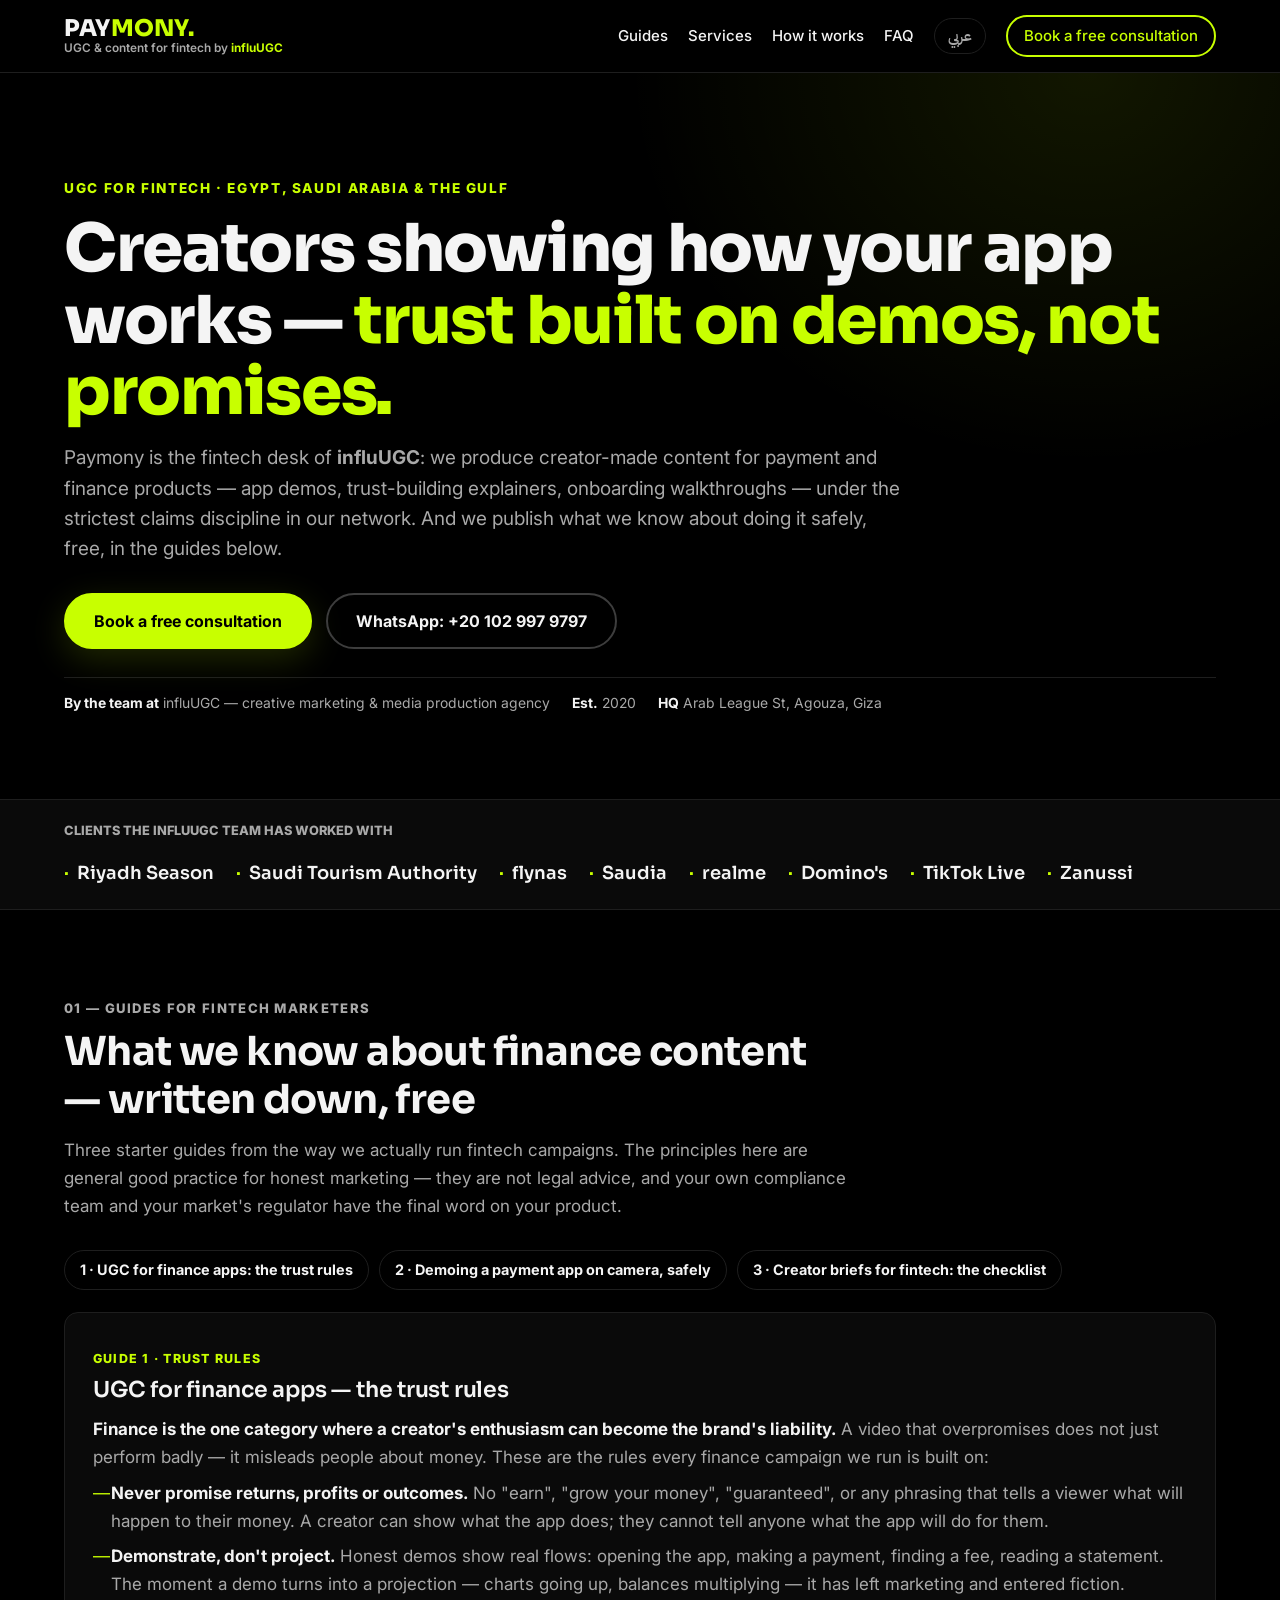
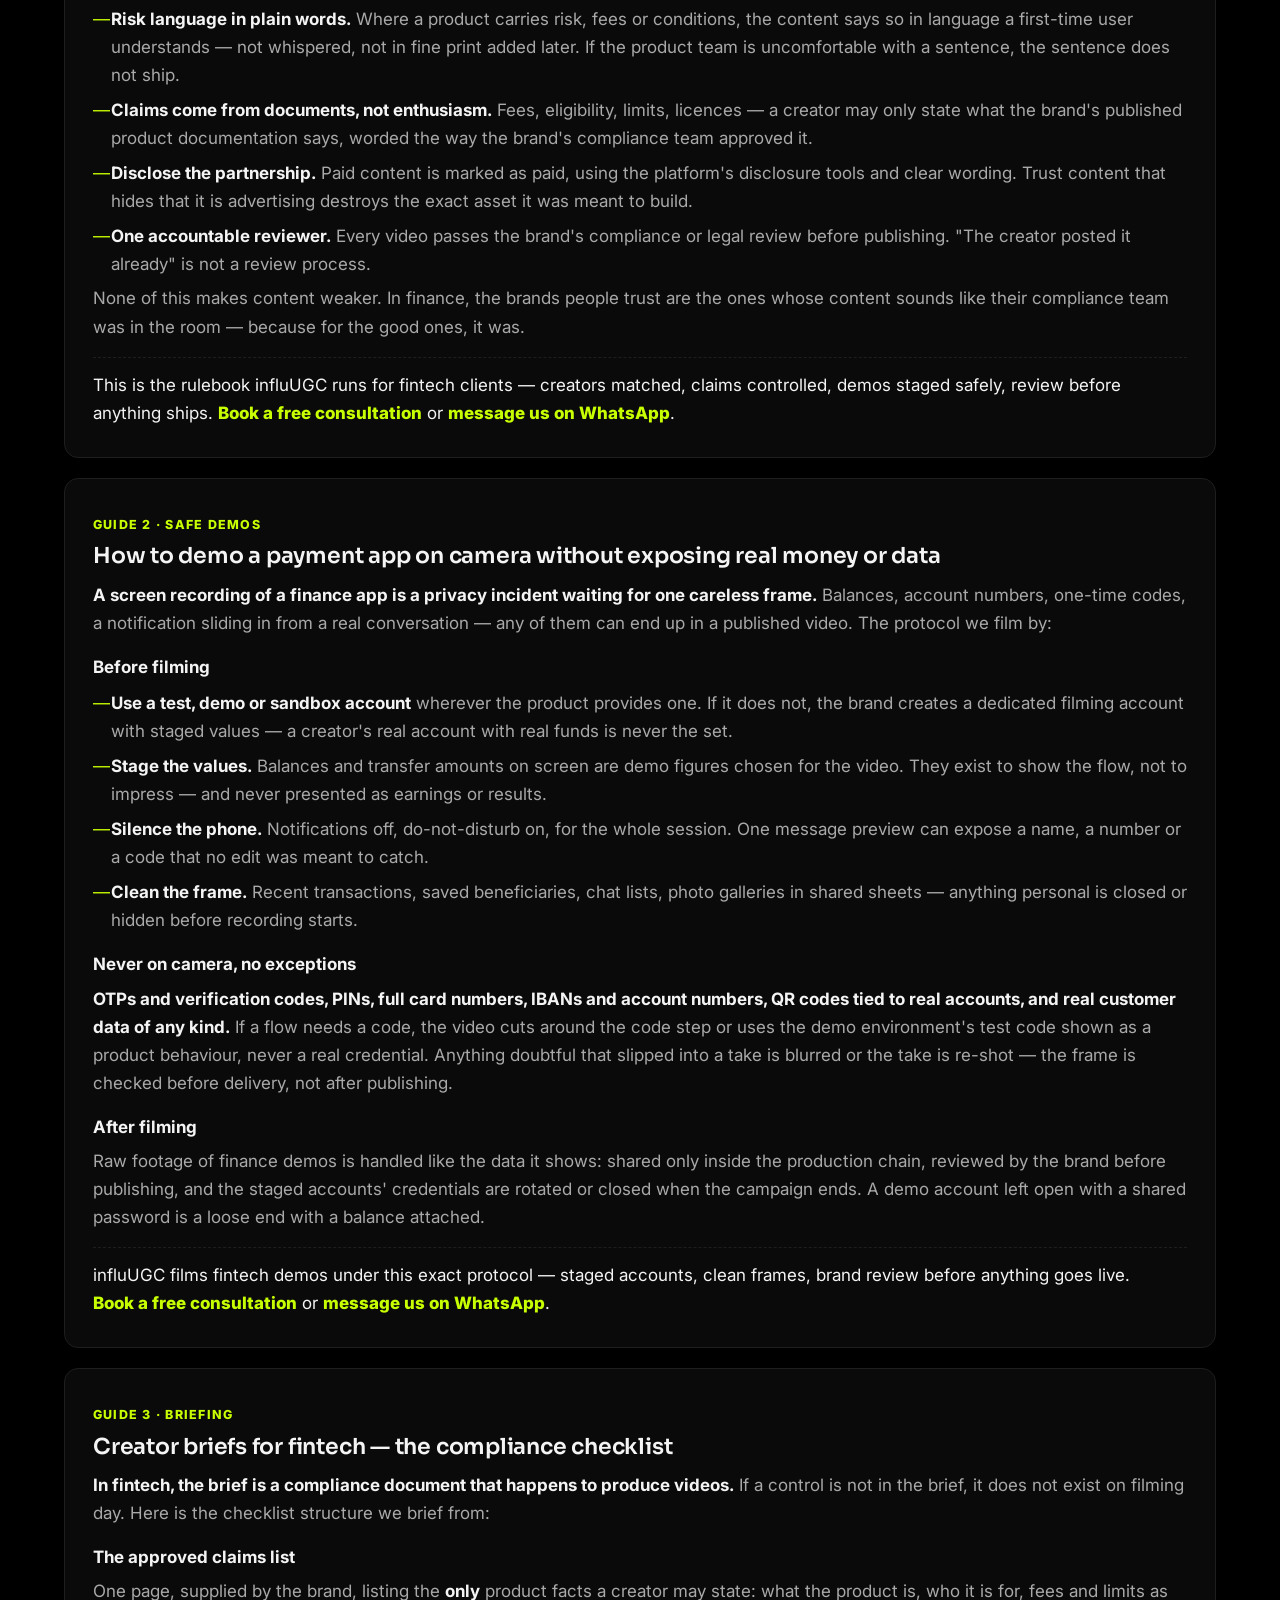
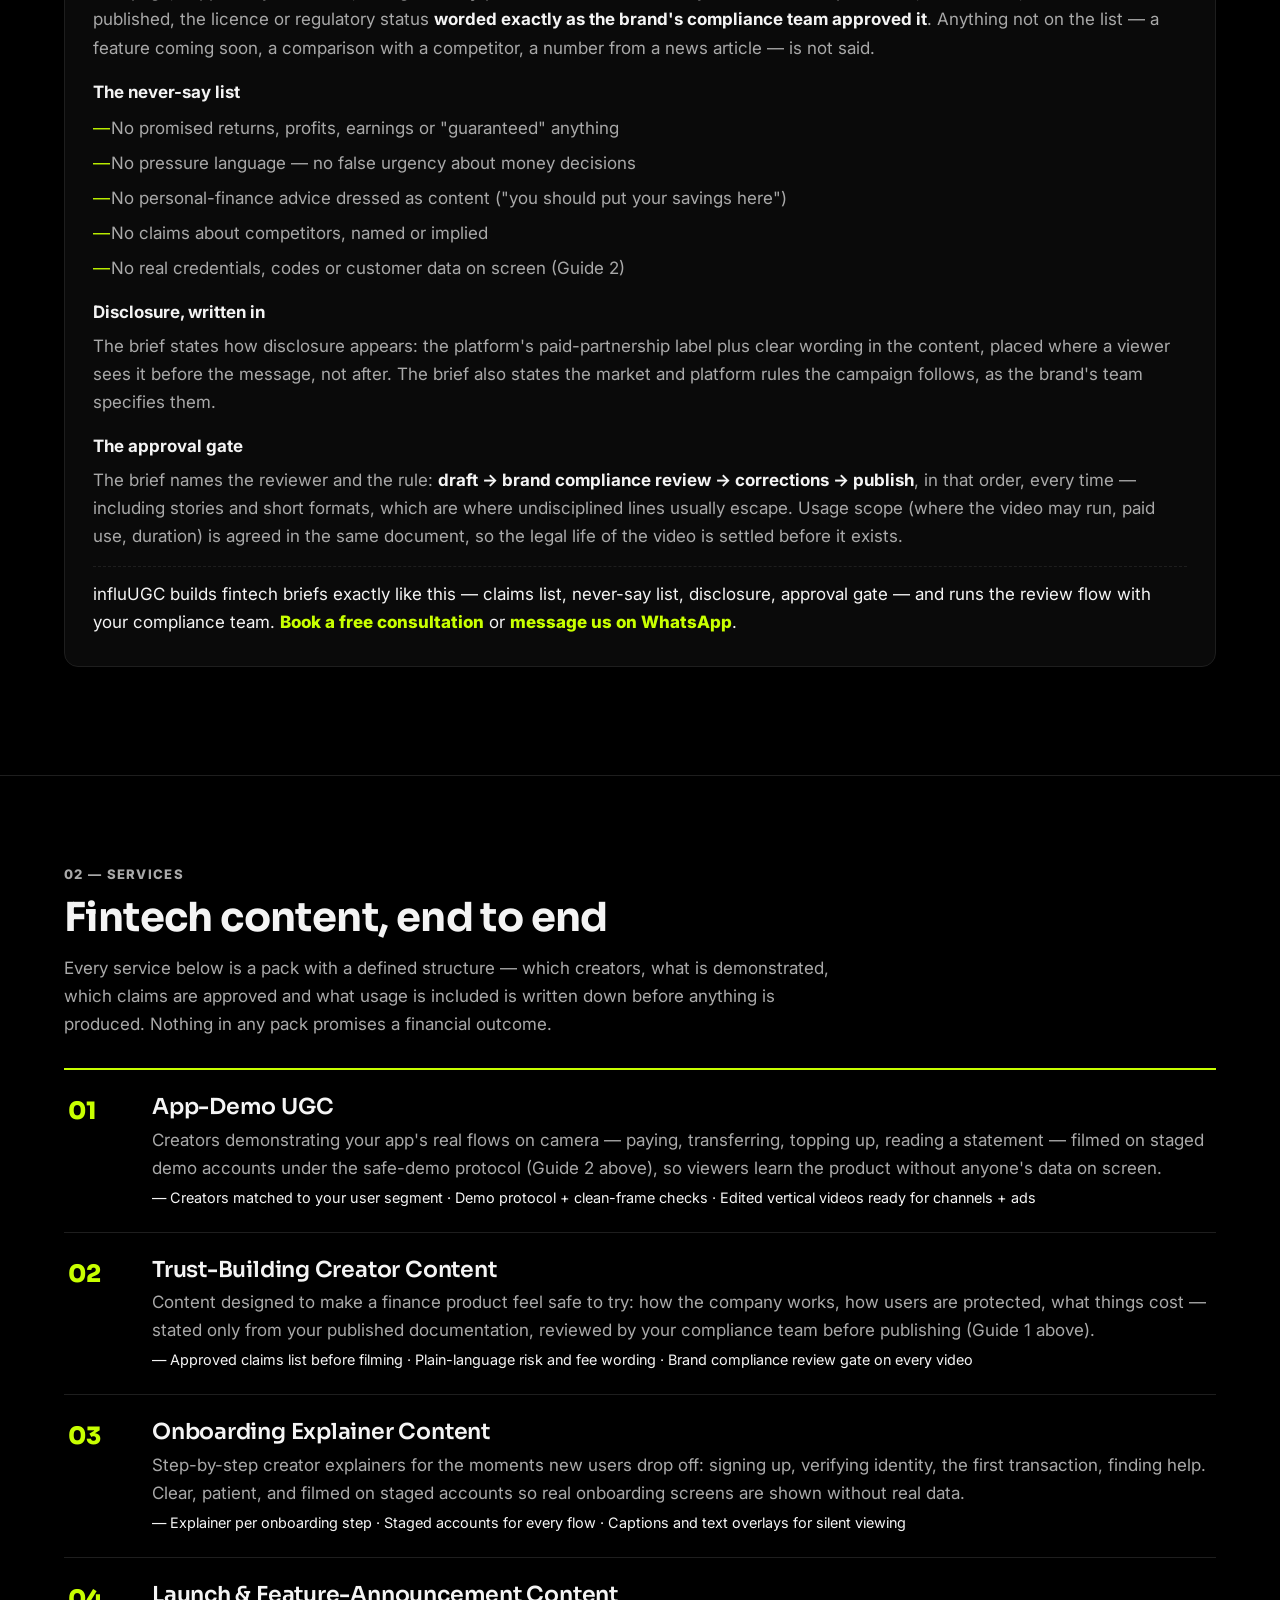
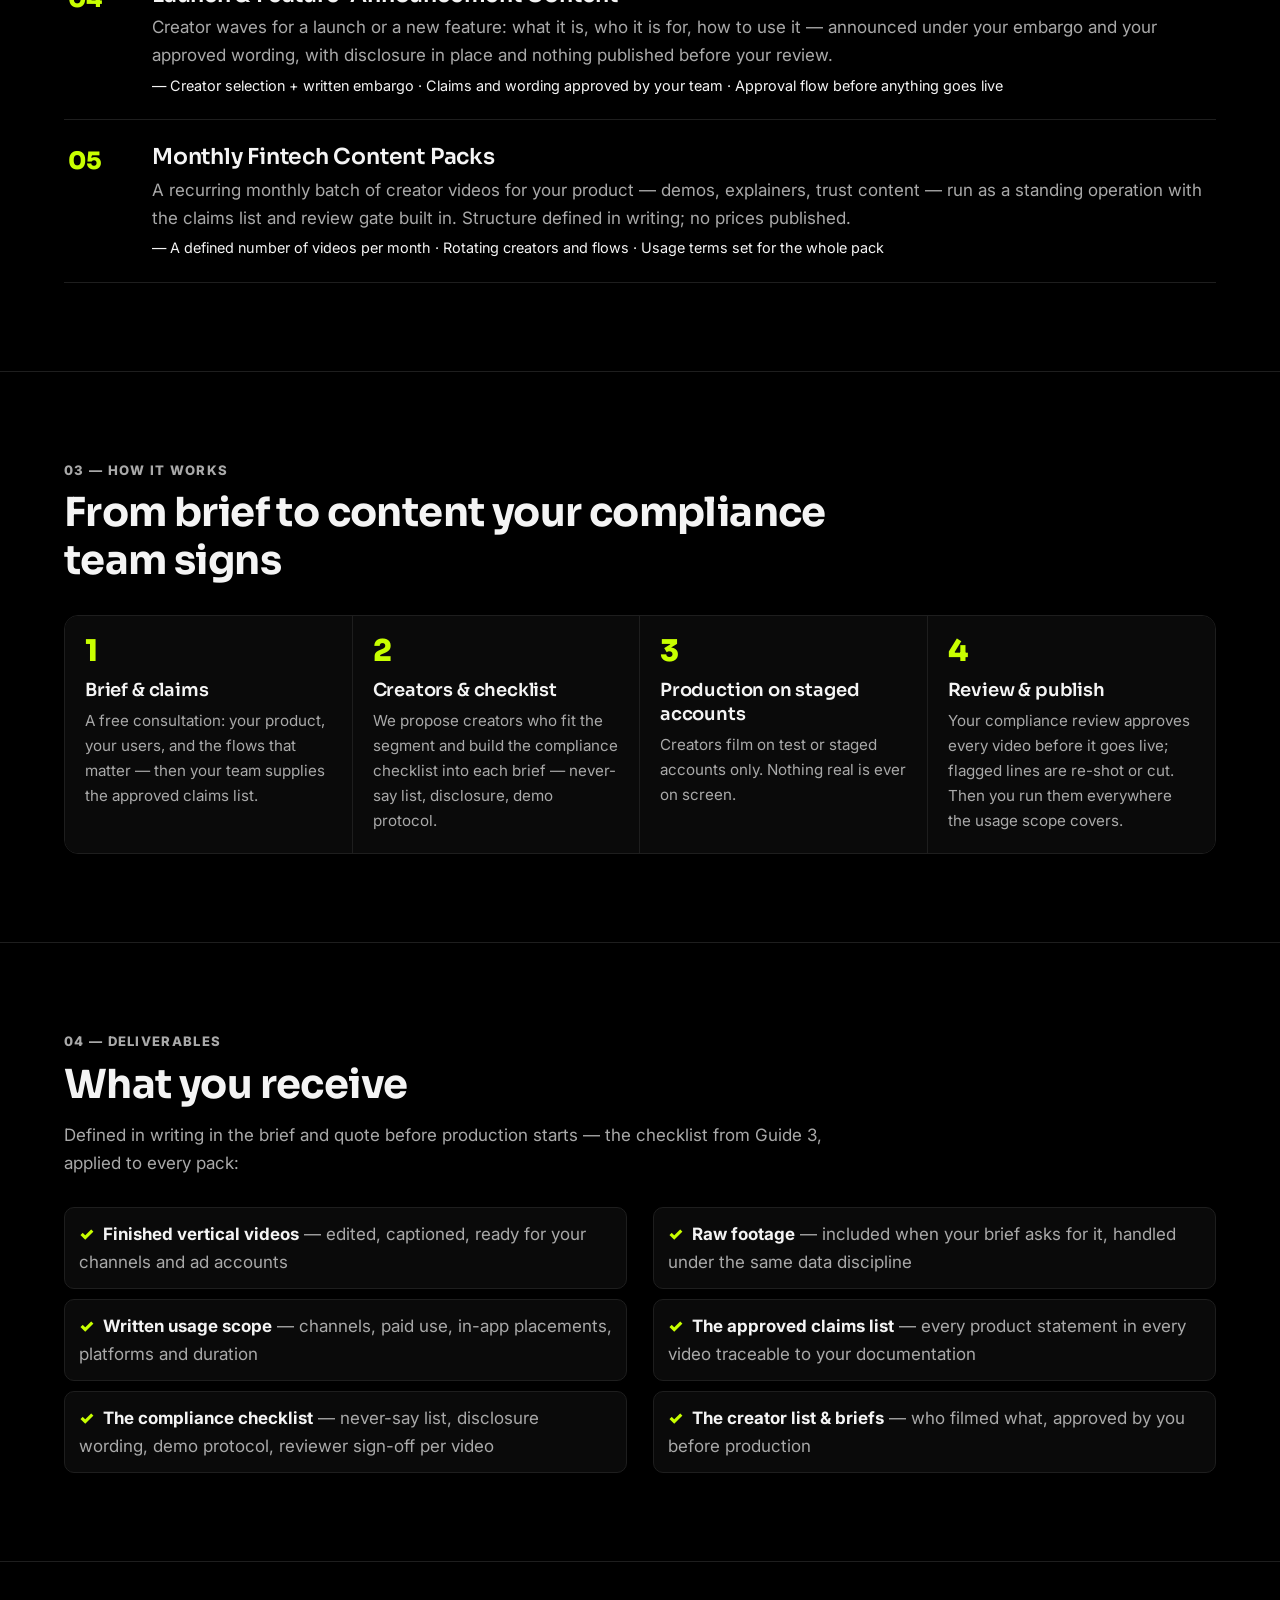
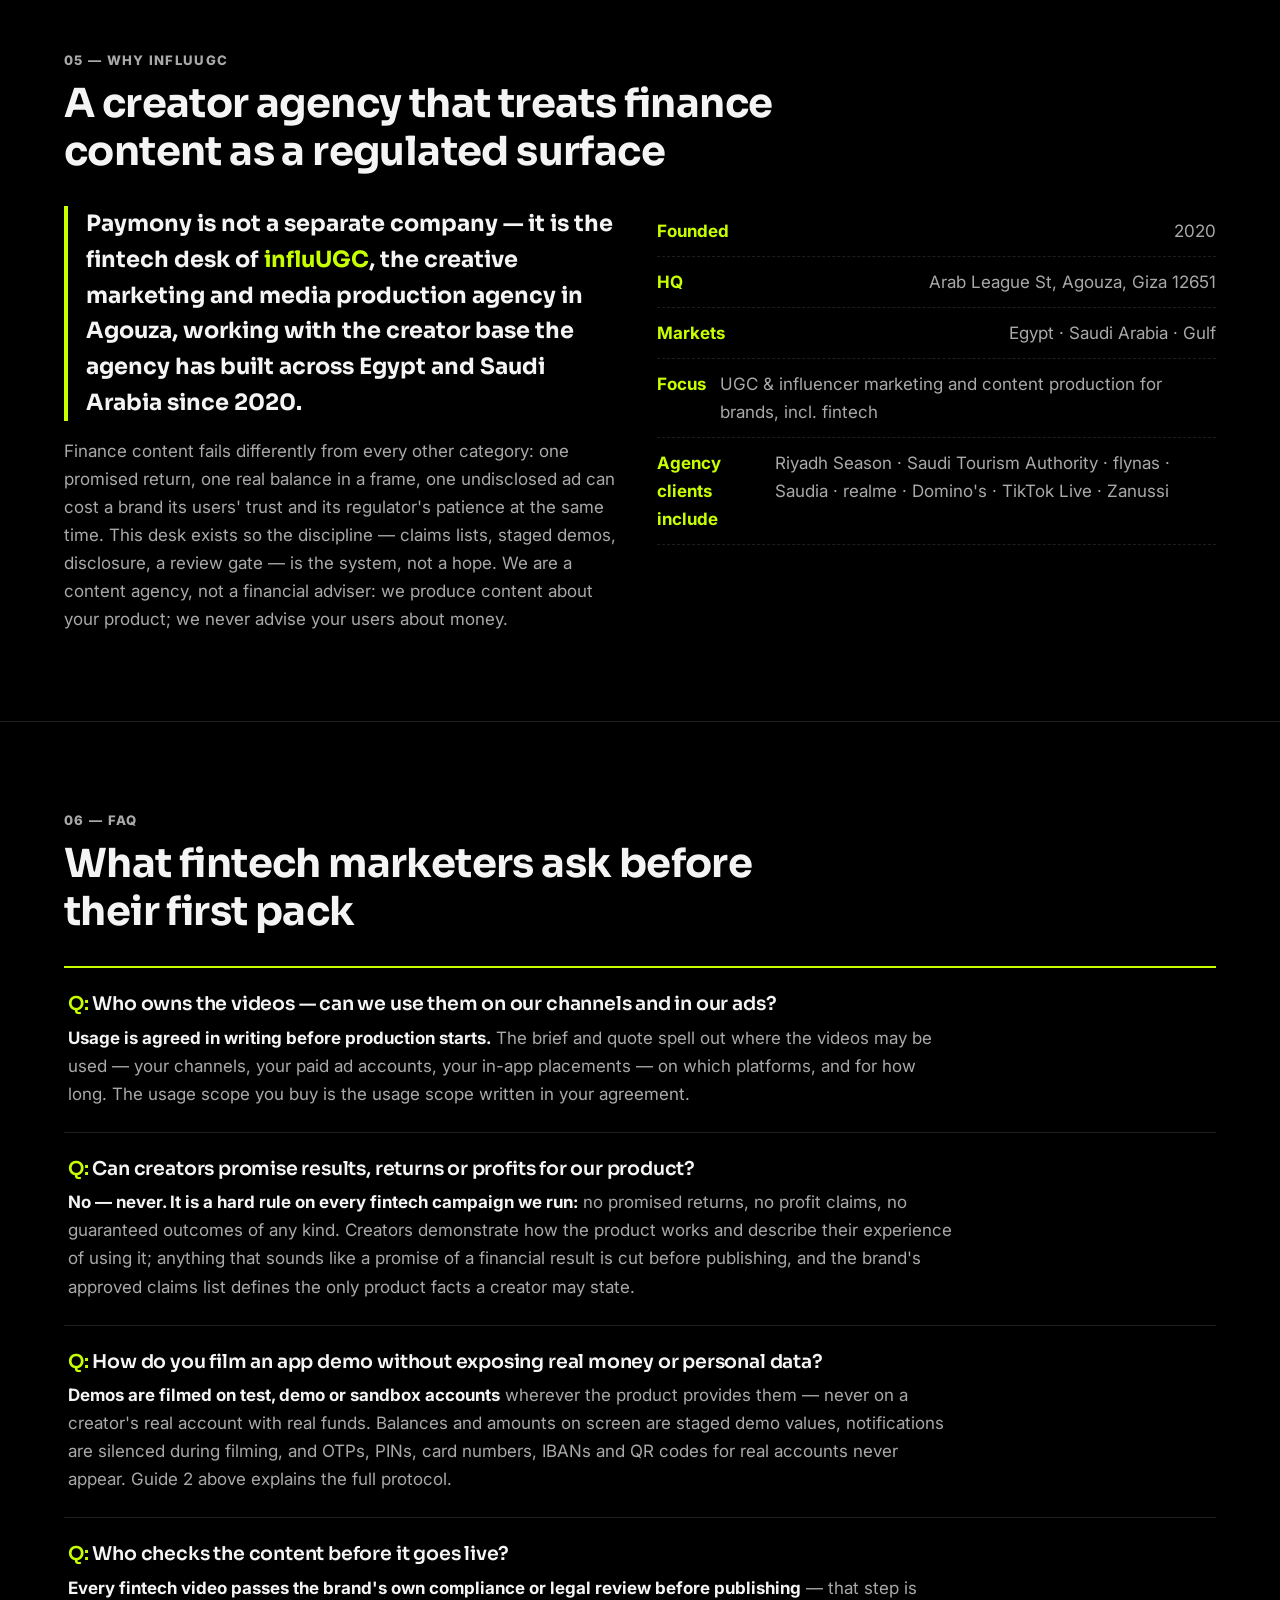
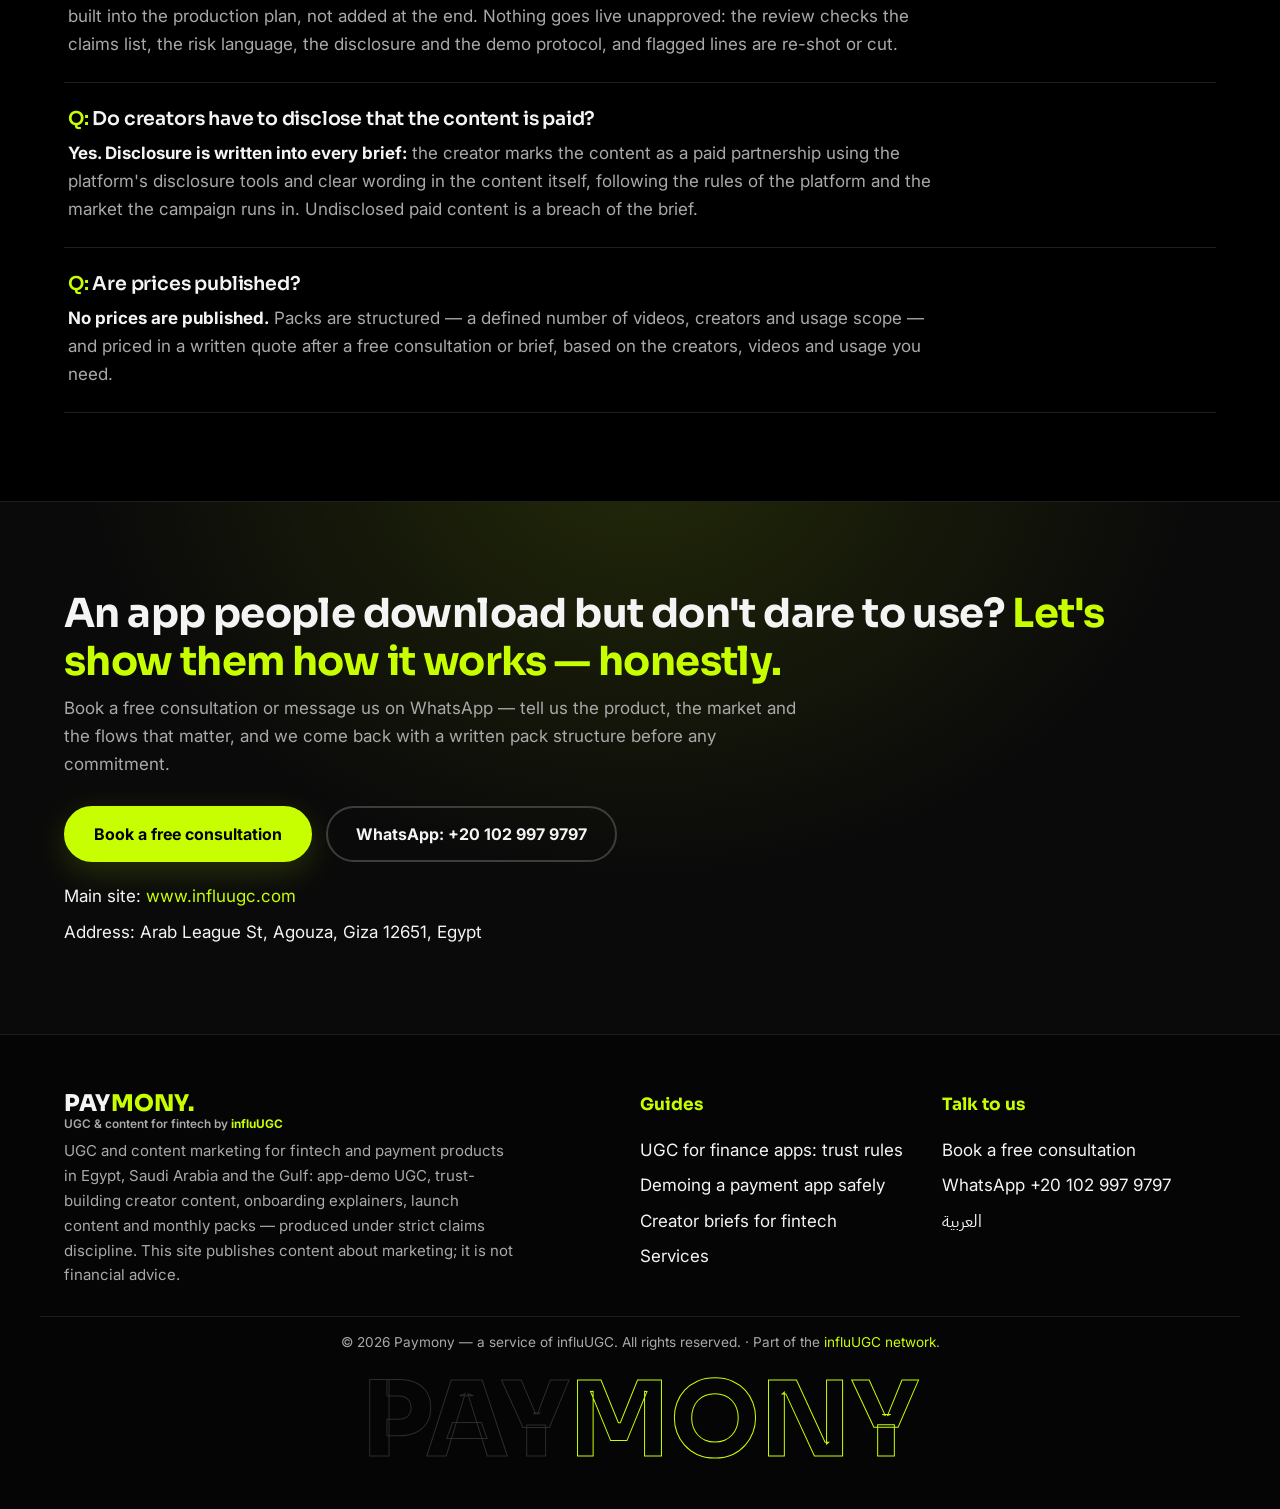
==== index.html @ a2083f8a "Design alignment pass: Sora/Inter + IBM Plex Sans Arabic type system, 88px rhythm, hairlines, hovera" ====
<!DOCTYPE html>
<html lang="en" dir="ltr">
<head>
<meta charset="UTF-8">
<meta name="viewport" content="width=device-width, initial-scale=1.0">
<title>Paymony — UGC &amp; Content Marketing for Fintech | by influUGC</title>
<meta name="description" content="Paymony is influUGC's UGC desk for fintech: app-demo UGC, trust-building creator content for finance and payment products, and onboarding explainer content for fintech apps in Egypt, Saudi Arabia and the Gulf — produced under strict claims discipline: no promised returns, no invented figures.">
<link rel="canonical" href="https://paymony.net/">
<link rel="alternate" hreflang="ar" href="https://paymony.net/ar.html">
<link rel="alternate" hreflang="en" href="https://paymony.net/">
<meta property="og:type" content="website">
<meta property="og:site_name" content="Paymony">
<meta property="og:title" content="Paymony — UGC &amp; Content Marketing for Fintech">
<meta property="og:description" content="App-demo UGC, trust-building creator content and onboarding explainers for payment and finance apps — by influUGC (est. 2020), for fintech brands in Egypt, Saudi Arabia and the Gulf.">
<meta property="og:url" content="https://paymony.net/">
<meta name="twitter:card" content="summary">
<meta name="twitter:title" content="Paymony — UGC for Fintech, by influUGC">
<meta name="twitter:description" content="App-demo UGC, trust-first creator content and onboarding explainers for fintech and payment apps — by influUGC, Egypt, Saudi Arabia and the Gulf. No promised returns, ever.">
<link rel="icon" type="image/svg+xml" href="/favicon.svg">
<link rel="preconnect" href="https://fonts.googleapis.com">
<link rel="preconnect" href="https://fonts.gstatic.com" crossorigin>
<link href="https://fonts.googleapis.com/css2?family=IBM+Plex+Sans+Arabic:wght@400;500;600;700&family=Inter:wght@400;500;600;700&family=Sora:wght@600;700;800&display=swap" rel="stylesheet">
<link rel="stylesheet" href="/styles.css">
<script type="application/ld+json">
{
  "@context": "https://schema.org",
  "@type": "Organization",
  "name": "Paymony",
  "url": "https://paymony.net/",
  "logo": "https://paymony.net/favicon.svg",
  "description": "Paymony is the fintech UGC desk of influUGC: app-demo UGC, trust-building creator content for finance and payment products, onboarding explainer content, launch and feature content, and monthly fintech content packs for fintech brands in Egypt, Saudi Arabia and the Gulf — produced under strict claims discipline, with no promised returns or invented figures.",
  "parentOrganization": {
    "@type": "Organization",
    "name": "influUGC",
    "url": "https://www.influugc.com/"
  },
  "address": {
    "@type": "PostalAddress",
    "streetAddress": "Arab League St, Agouza",
    "addressLocality": "Giza",
    "postalCode": "12651",
    "addressCountry": "EG"
  },
  "areaServed": ["Egypt", "Saudi Arabia", "United Arab Emirates", "Gulf"],
  "sameAs": [
    "https://www.instagram.com/influ__ugc",
    "https://www.facebook.com/61587167460710",
    "https://www.linkedin.com/company/influugc",
    "https://www.tiktok.com/@influ_ugc"
  ]
}
</script>
<script type="application/ld+json">
{
  "@context": "https://schema.org",
  "@type": "WebSite",
  "name": "Paymony",
  "url": "https://paymony.net/"
}
</script>
<script type="application/ld+json">
{
  "@context": "https://schema.org",
  "@type": "FAQPage",
  "mainEntity": [
    {
      "@type": "Question",
      "name": "Who owns the videos — can we use them on our channels and in our ads?",
      "acceptedAnswer": { "@type": "Answer", "text": "Usage is agreed in writing before production starts: the brief and quote spell out where the videos may be used (your channels, your paid ad accounts, your in-app placements), on which platforms, and for how long. The usage scope you buy is the usage scope written in your agreement — nothing is left implied." }
    },
    {
      "@type": "Question",
      "name": "Can creators promise results, returns or profits for our product?",
      "acceptedAnswer": { "@type": "Answer", "text": "No — never. It is a hard rule on every fintech campaign we run: no promised returns, no profit claims, no guaranteed outcomes of any kind. Creators demonstrate how the product works and describe their experience of using it; anything that sounds like a promise of a financial result is cut before publishing, and the brand's approved claims list defines the only product facts a creator may state." }
    },
    {
      "@type": "Question",
      "name": "How do you film an app demo without exposing real money or personal data?",
      "acceptedAnswer": { "@type": "Answer", "text": "Demos are filmed on test, demo or sandbox accounts wherever the product provides them — never on a creator's real account with real funds. Balances and amounts on screen are staged demo values, notifications are silenced during filming, and OTPs, PINs, card numbers, IBANs and QR codes for real accounts never appear. Guide 2 below explains the full protocol." }
    },
    {
      "@type": "Question",
      "name": "Who checks the content before it goes live?",
      "acceptedAnswer": { "@type": "Answer", "text": "Every fintech video passes the brand's own compliance or legal review before publishing — that step is built into the production plan, not added at the end. Nothing goes live unapproved: the review checks the claims list, the risk language, the disclosure and the demo protocol, and flagged lines are re-shot or cut." }
    },
    {
      "@type": "Question",
      "name": "Do creators have to disclose that the content is paid?",
      "acceptedAnswer": { "@type": "Answer", "text": "Yes. Disclosure is written into every brief: the creator marks the content as a paid partnership using the platform's disclosure tools and clear wording in the content itself, following the rules of the platform and the market the campaign runs in. Undisclosed paid content is a breach of the brief." }
    },
    {
      "@type": "Question",
      "name": "Are prices published?",
      "acceptedAnswer": { "@type": "Answer", "text": "No prices are published. Packs are structured — a defined number of videos, creators and usage scope — and priced in a written quote after a free consultation or brief, based on the creators, videos and usage you need." }
    }
  ]
}
</script>
</head>
<body>
<header class="site-header">
  <div class="header-in">
    <a class="brand" href="/index.html" aria-label="Paymony — home">
      <span class="wordmark">Pay<b>mony</b><i>.</i></span>
      <small>UGC &amp; content for fintech by <b>influUGC</b></small>
    </a>
    <nav class="site-nav">
      <a href="#guides">Guides</a>
      <a href="#services">Services</a>
      <a href="#process">How it works</a>
      <a href="#faq">FAQ</a>
      <a class="lang-switch" href="/ar.html" hreflang="ar">عربي</a>
      <a class="nav-cta" href="https://www.influugc.com/book?utm_source=paymony&utm_medium=satellite&utm_campaign=network">Book a free consultation</a>
    </nav>
  </div>
</header>
<main>

<section class="hero">
  <div class="wrap">
    <p class="kicker">UGC for Fintech · Egypt, Saudi Arabia &amp; the Gulf</p>
    <h1>Creators showing how your app works — <em>trust built on demos, not promises.</em></h1>
    <p class="lede">Paymony is the fintech desk of <b>influUGC</b>: we produce creator-made content for payment and finance products — app demos, trust-building explainers, onboarding walkthroughs — under the strictest claims discipline in our network. And we publish what we know about doing it safely, free, in the guides below.</p>
    <div class="cta-actions">
      <a class="btn btn-primary" href="https://www.influugc.com/book?utm_source=paymony&utm_medium=satellite&utm_campaign=network">Book a free consultation</a>
      <a class="btn btn-ghost" href="https://wa.me/201029979797?utm_source=paymony&utm_medium=satellite&utm_campaign=network">WhatsApp: +20 102 997 9797</a>
    </div>
    <div class="byline">
      <span><b>By the team at</b> influUGC — creative marketing &amp; media production agency</span>
      <span><b>Est.</b> 2020</span>
      <span><b>HQ</b> Arab League St, Agouza, Giza</span>
    </div>
  </div>
</section>

<div class="proof">
  <div class="wrap">
    <p class="proof-label">Clients the influUGC team has worked with</p>
    <ul class="proof-names"><li>Riyadh Season</li><li>Saudi Tourism Authority</li><li>flynas</li><li>Saudia</li><li>realme</li><li>Domino's</li><li>TikTok Live</li><li>Zanussi</li></ul>
  </div>
</div>

<section class="section" id="guides">
  <div class="wrap">
    <div class="sec-head">
      <p class="sec-tag">01 — Guides for fintech marketers</p>
      <h2>What we know about finance content — written down, free</h2>
      <p>Three starter guides from the way we actually run fintech campaigns. The principles here are general good practice for honest marketing — they are not legal advice, and your own compliance team and your market's regulator have the final word on your product.</p>
    </div>
    <nav class="guide-nav">
      <a href="#guide-trust">1 · UGC for finance apps: the trust rules</a>
      <a href="#guide-demo">2 · Demoing a payment app on camera, safely</a>
      <a href="#guide-brief">3 · Creator briefs for fintech: the checklist</a>
    </nav>

    <article class="guide" id="guide-trust">
      <p class="g-tag">Guide 1 · Trust rules</p>
      <h3>UGC for finance apps — the trust rules</h3>
      <p><b>Finance is the one category where a creator's enthusiasm can become the brand's liability.</b> A video that overpromises does not just perform badly — it misleads people about money. These are the rules every finance campaign we run is built on:</p>
      <ul>
        <li><b>Never promise returns, profits or outcomes.</b> No "earn", "grow your money", "guaranteed", or any phrasing that tells a viewer what will happen to their money. A creator can show what the app does; they cannot tell anyone what the app will do for them.</li>
        <li><b>Demonstrate, don't project.</b> Honest demos show real flows: opening the app, making a payment, finding a fee, reading a statement. The moment a demo turns into a projection — charts going up, balances multiplying — it has left marketing and entered fiction.</li>
        <li><b>Risk language in plain words.</b> Where a product carries risk, fees or conditions, the content says so in language a first-time user understands — not whispered, not in fine print added later. If the product team is uncomfortable with a sentence, the sentence does not ship.</li>
        <li><b>Claims come from documents, not enthusiasm.</b> Fees, eligibility, limits, licences — a creator may only state what the brand's published product documentation says, worded the way the brand's compliance team approved it.</li>
        <li><b>Disclose the partnership.</b> Paid content is marked as paid, using the platform's disclosure tools and clear wording. Trust content that hides that it is advertising destroys the exact asset it was meant to build.</li>
        <li><b>One accountable reviewer.</b> Every video passes the brand's compliance or legal review before publishing. "The creator posted it already" is not a review process.</li>
      </ul>
      <p>None of this makes content weaker. In finance, the brands people trust are the ones whose content sounds like their compliance team was in the room — because for the good ones, it was.</p>
      <p class="woven">This is the rulebook influUGC runs for fintech clients — creators matched, claims controlled, demos staged safely, review before anything ships. <a href="https://www.influugc.com/book?utm_source=paymony&utm_medium=satellite&utm_campaign=network">Book a free consultation</a> or <a href="https://wa.me/201029979797?utm_source=paymony&utm_medium=satellite&utm_campaign=network">message us on WhatsApp</a>.</p>
    </article>

    <article class="guide" id="guide-demo">
      <p class="g-tag">Guide 2 · Safe demos</p>
      <h3>How to demo a payment app on camera without exposing real money or data</h3>
      <p><b>A screen recording of a finance app is a privacy incident waiting for one careless frame.</b> Balances, account numbers, one-time codes, a notification sliding in from a real conversation — any of them can end up in a published video. The protocol we film by:</p>
      <h4>Before filming</h4>
      <ul>
        <li><b>Use a test, demo or sandbox account</b> wherever the product provides one. If it does not, the brand creates a dedicated filming account with staged values — a creator's real account with real funds is never the set.</li>
        <li><b>Stage the values.</b> Balances and transfer amounts on screen are demo figures chosen for the video. They exist to show the flow, not to impress — and never presented as earnings or results.</li>
        <li><b>Silence the phone.</b> Notifications off, do-not-disturb on, for the whole session. One message preview can expose a name, a number or a code that no edit was meant to catch.</li>
        <li><b>Clean the frame.</b> Recent transactions, saved beneficiaries, chat lists, photo galleries in shared sheets — anything personal is closed or hidden before recording starts.</li>
      </ul>
      <h4>Never on camera, no exceptions</h4>
      <p><b>OTPs and verification codes, PINs, full card numbers, IBANs and account numbers, QR codes tied to real accounts, and real customer data of any kind.</b> If a flow needs a code, the video cuts around the code step or uses the demo environment's test code shown as a product behaviour, never a real credential. Anything doubtful that slipped into a take is blurred or the take is re-shot — the frame is checked before delivery, not after publishing.</p>
      <h4>After filming</h4>
      <p>Raw footage of finance demos is handled like the data it shows: shared only inside the production chain, reviewed by the brand before publishing, and the staged accounts' credentials are rotated or closed when the campaign ends. A demo account left open with a shared password is a loose end with a balance attached.</p>
      <p class="woven">influUGC films fintech demos under this exact protocol — staged accounts, clean frames, brand review before anything goes live. <a href="https://www.influugc.com/book?utm_source=paymony&utm_medium=satellite&utm_campaign=network">Book a free consultation</a> or <a href="https://wa.me/201029979797?utm_source=paymony&utm_medium=satellite&utm_campaign=network">message us on WhatsApp</a>.</p>
    </article>

    <article class="guide" id="guide-brief">
      <p class="g-tag">Guide 3 · Briefing</p>
      <h3>Creator briefs for fintech — the compliance checklist</h3>
      <p><b>In fintech, the brief is a compliance document that happens to produce videos.</b> If a control is not in the brief, it does not exist on filming day. Here is the checklist structure we brief from:</p>
      <h4>The approved claims list</h4>
      <p>One page, supplied by the brand, listing the <b>only</b> product facts a creator may state: what the product is, who it is for, fees and limits as published, the licence or regulatory status <b>worded exactly as the brand's compliance team approved it</b>. Anything not on the list — a feature coming soon, a comparison with a competitor, a number from a news article — is not said.</p>
      <h4>The never-say list</h4>
      <ul>
        <li>No promised returns, profits, earnings or "guaranteed" anything</li>
        <li>No pressure language — no false urgency about money decisions</li>
        <li>No personal-finance advice dressed as content ("you should put your savings here")</li>
        <li>No claims about competitors, named or implied</li>
        <li>No real credentials, codes or customer data on screen (Guide 2)</li>
      </ul>
      <h4>Disclosure, written in</h4>
      <p>The brief states how disclosure appears: the platform's paid-partnership label plus clear wording in the content, placed where a viewer sees it before the message, not after. The brief also states the market and platform rules the campaign follows, as the brand's team specifies them.</p>
      <h4>The approval gate</h4>
      <p>The brief names the reviewer and the rule: <b>draft → brand compliance review → corrections → publish</b>, in that order, every time — including stories and short formats, which are where undisciplined lines usually escape. Usage scope (where the video may run, paid use, duration) is agreed in the same document, so the legal life of the video is settled before it exists.</p>
      <p class="woven">influUGC builds fintech briefs exactly like this — claims list, never-say list, disclosure, approval gate — and runs the review flow with your compliance team. <a href="https://www.influugc.com/book?utm_source=paymony&utm_medium=satellite&utm_campaign=network">Book a free consultation</a> or <a href="https://wa.me/201029979797?utm_source=paymony&utm_medium=satellite&utm_campaign=network">message us on WhatsApp</a>.</p>
    </article>
  </div>
</section>

<section class="section" id="services">
  <div class="wrap">
    <div class="sec-head">
      <p class="sec-tag">02 — Services</p>
      <h2>Fintech content, end to end</h2>
      <p>Every service below is a pack with a defined structure — which creators, what is demonstrated, which claims are approved and what usage is included is written down before anything is produced. Nothing in any pack promises a financial outcome.</p>
    </div>
    <div class="svc-list">
      <div class="svc-row">
        <span class="svc-num">01</span>
        <span>
          <h3>App-Demo UGC</h3>
          <p>Creators demonstrating your app's real flows on camera — paying, transferring, topping up, reading a statement — filmed on staged demo accounts under the safe-demo protocol (Guide 2 above), so viewers learn the product without anyone's data on screen.</p>
          <p class="svc-deliv">Creators matched to your user segment · Demo protocol + clean-frame checks · Edited vertical videos ready for channels + ads</p>
        </span>
      </div>
      <div class="svc-row">
        <span class="svc-num">02</span>
        <span>
          <h3>Trust-Building Creator Content</h3>
          <p>Content designed to make a finance product feel safe to try: how the company works, how users are protected, what things cost — stated only from your published documentation, reviewed by your compliance team before publishing (Guide 1 above).</p>
          <p class="svc-deliv">Approved claims list before filming · Plain-language risk and fee wording · Brand compliance review gate on every video</p>
        </span>
      </div>
      <div class="svc-row">
        <span class="svc-num">03</span>
        <span>
          <h3>Onboarding Explainer Content</h3>
          <p>Step-by-step creator explainers for the moments new users drop off: signing up, verifying identity, the first transaction, finding help. Clear, patient, and filmed on staged accounts so real onboarding screens are shown without real data.</p>
          <p class="svc-deliv">Explainer per onboarding step · Staged accounts for every flow · Captions and text overlays for silent viewing</p>
        </span>
      </div>
      <div class="svc-row">
        <span class="svc-num">04</span>
        <span>
          <h3>Launch &amp; Feature-Announcement Content</h3>
          <p>Creator waves for a launch or a new feature: what it is, who it is for, how to use it — announced under your embargo and your approved wording, with disclosure in place and nothing published before your review.</p>
          <p class="svc-deliv">Creator selection + written embargo · Claims and wording approved by your team · Approval flow before anything goes live</p>
        </span>
      </div>
      <div class="svc-row">
        <span class="svc-num">05</span>
        <span>
          <h3>Monthly Fintech Content Packs</h3>
          <p>A recurring monthly batch of creator videos for your product — demos, explainers, trust content — run as a standing operation with the claims list and review gate built in. Structure defined in writing; no prices published.</p>
          <p class="svc-deliv">A defined number of videos per month · Rotating creators and flows · Usage terms set for the whole pack</p>
        </span>
      </div>
    </div>
  </div>
</section>

<section class="section" id="process">
  <div class="wrap">
    <div class="sec-head">
      <p class="sec-tag">03 — How it works</p>
      <h2>From brief to content your compliance team signs</h2>
    </div>
    <ol class="steps">
      <li><span class="n">1</span><h3>Brief &amp; claims</h3><p>A free consultation: your product, your users, and the flows that matter — then your team supplies the approved claims list.</p></li>
      <li><span class="n">2</span><h3>Creators &amp; checklist</h3><p>We propose creators who fit the segment and build the compliance checklist into each brief — never-say list, disclosure, demo protocol.</p></li>
      <li><span class="n">3</span><h3>Production on staged accounts</h3><p>Creators film on test or staged accounts only. Nothing real is ever on screen.</p></li>
      <li><span class="n">4</span><h3>Review &amp; publish</h3><p>Your compliance review approves every video before it goes live; flagged lines are re-shot or cut. Then you run them everywhere the usage scope covers.</p></li>
    </ol>
  </div>
</section>

<section class="section" id="deliverables">
  <div class="wrap">
    <div class="sec-head">
      <p class="sec-tag">04 — Deliverables</p>
      <h2>What you receive</h2>
      <p>Defined in writing in the brief and quote before production starts — the checklist from Guide 3, applied to every pack:</p>
    </div>
    <ul class="checks">
      <li><b>Finished vertical videos</b> — edited, captioned, ready for your channels and ad accounts</li>
      <li><b>Raw footage</b> — included when your brief asks for it, handled under the same data discipline</li>
      <li><b>Written usage scope</b> — channels, paid use, in-app placements, platforms and duration</li>
      <li><b>The approved claims list</b> — every product statement in every video traceable to your documentation</li>
      <li><b>The compliance checklist</b> — never-say list, disclosure wording, demo protocol, reviewer sign-off per video</li>
      <li><b>The creator list &amp; briefs</b> — who filmed what, approved by you before production</li>
    </ul>
  </div>
</section>

<section class="section" id="why">
  <div class="wrap">
    <div class="sec-head">
      <p class="sec-tag">05 — Why influUGC</p>
      <h2>A creator agency that treats finance content as a regulated surface</h2>
    </div>
    <div class="cols">
      <div>
        <p class="pull">Paymony is not a separate company — it is the fintech desk of <a href="https://www.influugc.com/">influUGC</a>, the creative marketing and media production agency in Agouza, working with the creator base the agency has built across Egypt and Saudi Arabia since 2020.</p>
        <p style="color:var(--ink-soft);margin-top:16px">Finance content fails differently from every other category: one promised return, one real balance in a frame, one undisclosed ad can cost a brand its users' trust and its regulator's patience at the same time. This desk exists so the discipline — claims lists, staged demos, disclosure, a review gate — is the system, not a hope. We are a content agency, not a financial adviser: we produce content about your product; we never advise your users about money.</p>
      </div>
      <ul class="facts">
        <li><b>Founded</b><span>2020</span></li>
        <li><b>HQ</b><span>Arab League St, Agouza, Giza 12651</span></li>
        <li><b>Markets</b><span>Egypt · Saudi Arabia · Gulf</span></li>
        <li><b>Focus</b><span>UGC &amp; influencer marketing and content production for brands, incl. fintech</span></li>
        <li><b>Agency clients include</b><span>Riyadh Season · Saudi Tourism Authority · flynas · Saudia · realme · Domino's · TikTok Live · Zanussi</span></li>
      </ul>
    </div>
  </div>
</section>

<section class="section" id="faq">
  <div class="wrap">
    <div class="sec-head">
      <p class="sec-tag">06 — FAQ</p>
      <h2>What fintech marketers ask before their first pack</h2>
    </div>
    <div class="faq">
      <div class="faq-item">
        <h3>Who owns the videos — can we use them on our channels and in our ads?</h3>
        <p><b>Usage is agreed in writing before production starts.</b> The brief and quote spell out where the videos may be used — your channels, your paid ad accounts, your in-app placements — on which platforms, and for how long. The usage scope you buy is the usage scope written in your agreement.</p>
      </div>
      <div class="faq-item">
        <h3>Can creators promise results, returns or profits for our product?</h3>
        <p><b>No — never. It is a hard rule on every fintech campaign we run:</b> no promised returns, no profit claims, no guaranteed outcomes of any kind. Creators demonstrate how the product works and describe their experience of using it; anything that sounds like a promise of a financial result is cut before publishing, and the brand's approved claims list defines the only product facts a creator may state.</p>
      </div>
      <div class="faq-item">
        <h3>How do you film an app demo without exposing real money or personal data?</h3>
        <p><b>Demos are filmed on test, demo or sandbox accounts</b> wherever the product provides them — never on a creator's real account with real funds. Balances and amounts on screen are staged demo values, notifications are silenced during filming, and OTPs, PINs, card numbers, IBANs and QR codes for real accounts never appear. Guide 2 above explains the full protocol.</p>
      </div>
      <div class="faq-item">
        <h3>Who checks the content before it goes live?</h3>
        <p><b>Every fintech video passes the brand's own compliance or legal review before publishing</b> — that step is built into the production plan, not added at the end. Nothing goes live unapproved: the review checks the claims list, the risk language, the disclosure and the demo protocol, and flagged lines are re-shot or cut.</p>
      </div>
      <div class="faq-item">
        <h3>Do creators have to disclose that the content is paid?</h3>
        <p><b>Yes. Disclosure is written into every brief:</b> the creator marks the content as a paid partnership using the platform's disclosure tools and clear wording in the content itself, following the rules of the platform and the market the campaign runs in. Undisclosed paid content is a breach of the brief.</p>
      </div>
      <div class="faq-item">
        <h3>Are prices published?</h3>
        <p><b>No prices are published.</b> Packs are structured — a defined number of videos, creators and usage scope — and priced in a written quote after a free consultation or brief, based on the creators, videos and usage you need.</p>
      </div>
    </div>
  </div>
</section>

<section class="cta-band" id="contact">
  <div class="wrap">
    <h2>An app people download but don't dare to use? <em>Let's show them how it works — honestly.</em></h2>
    <p>Book a free consultation or message us on WhatsApp — tell us the product, the market and the flows that matter, and we come back with a written pack structure before any commitment.</p>
    <div class="cta-actions">
      <a class="btn btn-primary" href="https://www.influugc.com/book?utm_source=paymony&utm_medium=satellite&utm_campaign=network">Book a free consultation</a>
      <a class="btn btn-ghost" href="https://wa.me/201029979797?utm_source=paymony&utm_medium=satellite&utm_campaign=network">WhatsApp: +20 102 997 9797</a>
    </div>
    <ul class="contact-lines">
      <li>Main site: <a href="https://www.influugc.com/">www.influugc.com</a></li>
      <li>Address: Arab League St, Agouza, Giza 12651, Egypt</li>
    </ul>
  </div>
</section>

</main>
<footer class="site-footer">
  <div class="footer-grid">
    <div>
      <a class="brand" href="/index.html"><span class="wordmark">Pay<b>mony</b><i>.</i></span><small>UGC &amp; content for fintech by <b>influUGC</b></small></a>
      <p class="footer-note">UGC and content marketing for fintech and payment products in Egypt, Saudi Arabia and the Gulf: app-demo UGC, trust-building creator content, onboarding explainers, launch content and monthly packs — produced under strict claims discipline. This site publishes content about marketing; it is not financial advice.</p>
    </div>
    <nav>
      <h4>Guides</h4>
      <a href="#guide-trust">UGC for finance apps: trust rules</a>
      <a href="#guide-demo">Demoing a payment app safely</a>
      <a href="#guide-brief">Creator briefs for fintech</a>
      <a href="#services">Services</a>
    </nav>
    <nav>
      <h4>Talk to us</h4>
      <a href="https://www.influugc.com/book?utm_source=paymony&utm_medium=satellite&utm_campaign=network">Book a free consultation</a>
      <a href="https://wa.me/201029979797?utm_source=paymony&utm_medium=satellite&utm_campaign=network">WhatsApp +20 102 997 9797</a>
      <a href="/ar.html" hreflang="ar">العربية</a>
    </nav>
  </div>
  <p class="footer-legal">© 2026 Paymony — a service of influUGC. All rights reserved. · Part of the <a href="https://www.influugc.com/">influUGC network</a>.</p>
  <div class="footer-giant" aria-hidden="true">Pay<b>mony</b></div>
</footer>
<div class="mobile-bar"><a class="mb-btn mb-book" href="https://www.influugc.com/book?utm_source=paymony&utm_medium=satellite&utm_campaign=network">Book a consultation</a><a class="mb-btn mb-wa" href="https://wa.me/201029979797?utm_source=paymony&utm_medium=satellite&utm_campaign=network" aria-label="Chat on WhatsApp">WhatsApp</a></div>
</body>
</html>
---- styles.css ----
/* Paymony — influUGC main brand identity (owner order, Nov 5, 2026):
   black background, neon lime #C8FF00 accent, bold influUGC typographic feel.
   Paymony is the fintech UGC desk of influUGC, skinned 100% in the main identity.
   DESIGN ALIGNMENT PASS (Nov 6, 2026): type + layout system aligned to the
   ugccompany reference standard — Sora display / Inter body for Latin pages,
   "IBM Plex Sans Arabic" primary on Arabic pages (switched per page via
   html[lang]); 88px section rhythm, #1E1E1E hairlines, #0A0A0A panels,
   hoverable cards, lime-glow CTA band, lime buttons always BLACK text.
   Presentation only — content, links and structure unchanged. */

:root{
  --black:#000000;
  --panel:#0A0A0A;
  --panel-2:#141414;
  --ink:#f4f4f4;
  --ink-soft:#a9a9a9;
  --lime:#C8FF00;
  --lime-dark:#a8d900;
  --line:#1E1E1E;
  --line-strong:#2C2C2C;
  --font-display:"Sora","Inter","IBM Plex Sans Arabic",-apple-system,BlinkMacSystemFont,"Segoe UI",sans-serif;
  --font-body:"Inter","IBM Plex Sans Arabic",-apple-system,BlinkMacSystemFont,"Segoe UI",Roboto,"Helvetica Neue",Arial,sans-serif;
  --sans:var(--font-body);
}
html[lang="ar"]{--font-display:"IBM Plex Sans Arabic","Sora","Inter",sans-serif;--font-body:"IBM Plex Sans Arabic","Inter",sans-serif}
*{margin:0;padding:0;box-sizing:border-box}
html{scroll-behavior:smooth}
body{background:var(--black);color:var(--ink);font-family:var(--font-body);line-height:1.65;font-size:17px;-webkit-font-smoothing:antialiased;text-rendering:optimizeLegibility}
[dir="rtl"] body{line-height:1.95}
a{color:var(--lime);text-decoration:none}
a:hover{text-decoration:underline}
::selection{background:var(--lime);color:#000}
a:focus-visible,.btn:focus-visible,button:focus-visible{outline:2px solid var(--lime);outline-offset:3px}
.wrap{max-width:1200px;margin:0 auto;padding:0 24px}
h1,h2,h3{font-family:var(--font-display)}
h1{font-size:clamp(38px,4.8vw,56px);line-height:1.15;font-weight:800;letter-spacing:-.02em}
h2{font-size:clamp(28px,3.4vw,40px);line-height:1.2;font-weight:700;letter-spacing:-.015em}
h3{font-size:20px;line-height:1.35;font-weight:600;letter-spacing:-.01em}
[dir="rtl"] h1{line-height:1.35;letter-spacing:0}
[dir="rtl"] h2{line-height:1.45;letter-spacing:0}
[dir="rtl"] h3{line-height:1.6;letter-spacing:0}

/* ---------- header ---------- */
.site-header{position:sticky;top:0;z-index:60;background:rgba(0,0,0,.92);backdrop-filter:blur(8px);border-bottom:1px solid var(--line)}
.header-in{max-width:1200px;margin:0 auto;padding:12px 24px;min-height:72px;display:flex;align-items:center;justify-content:space-between;gap:16px;flex-wrap:wrap}
.brand{color:var(--ink);display:flex;flex-direction:column;line-height:1.15}
.brand:hover{text-decoration:none}
.wordmark{font-family:var(--font-display);font-size:23px;font-weight:800;letter-spacing:.01em;text-transform:uppercase}
.wordmark b{color:var(--lime);font-weight:800}
.wordmark i{color:var(--lime);font-style:normal}
.brand small{color:var(--ink-soft);font-size:.74rem;font-weight:600}
.brand small b{color:var(--lime);font-weight:700}
.site-nav{display:flex;align-items:center;gap:20px;flex-wrap:wrap}
.site-nav a{color:var(--ink);font-weight:500;font-size:15px}
.site-nav a:hover{color:var(--lime);text-decoration:none}
.nav-cta{border:2px solid var(--lime);color:var(--lime)!important;padding:7px 16px;border-radius:999px;font-weight:800}
.nav-cta:hover{background:var(--lime);color:#000!important}
.lang-switch{font-size:.85rem;font-weight:700;border:1px solid var(--line);padding:5px 13px;border-radius:999px;color:var(--ink-soft)!important}
.lang-switch:hover{border-color:var(--lime);color:var(--lime)!important}

/* ---------- hero ---------- */
.hero{padding:104px 0 84px;border-bottom:1px solid var(--line);background:radial-gradient(60% 90% at 85% 0%,rgba(200,255,0,.09),transparent 60%)}
[dir="rtl"] .hero{background:radial-gradient(60% 90% at 15% 0%,rgba(200,255,0,.09),transparent 60%)}
@media(max-width:760px){.hero{padding:64px 0 52px}}
.kicker{color:var(--lime);font-weight:800;font-size:.85rem;text-transform:uppercase;letter-spacing:.12em}
[dir="rtl"] .kicker{letter-spacing:0}
.hero h1{font-size:clamp(44px,6.2vw,66px);line-height:1.08;margin:14px 0 16px}
[dir="rtl"] .hero h1{line-height:1.3}
.hero h1 em{color:var(--lime);font-style:normal}
.hero .lede{font-size:19px;line-height:1.6;color:var(--ink-soft);max-width:44em}
[dir="rtl"] .hero .lede{line-height:1.9}
.cta-actions{display:flex;gap:14px;flex-wrap:wrap;margin-top:28px}
.btn{display:inline-block;padding:13px 28px;font-weight:700;font-family:var(--font-body);font-size:1rem;border:2px solid var(--lime);border-radius:999px;transition:.15s}
.btn:hover{text-decoration:none;transform:translateY(-1px)}
.btn-primary{background:var(--lime);color:#000;box-shadow:0 10px 34px rgba(200,255,0,.16)}
.btn-primary:hover{background:var(--lime-dark);border-color:var(--lime-dark);box-shadow:0 12px 38px rgba(200,255,0,.22)}
.btn-ghost{background:transparent;color:var(--ink);border-color:#3d3d3d}
.btn-ghost:hover{border-color:var(--lime);color:var(--lime)}
.byline{margin-top:28px;padding-top:14px;border-top:1px solid var(--line);font-size:.87rem;color:var(--ink-soft);display:flex;gap:8px 22px;flex-wrap:wrap}
.byline b{color:var(--ink)}

/* ---------- proof strip ---------- */
.proof{border-bottom:1px solid var(--line);padding:20px 0;background:var(--panel)}
.proof .wrap{display:flex;align-items:baseline;gap:18px;flex-wrap:wrap}
.proof-label{font-size:.8rem;font-weight:800;text-transform:uppercase;color:var(--ink-soft);white-space:nowrap}
.proof-names{list-style:none;display:flex;gap:8px 22px;flex-wrap:wrap;font-family:var(--font-display);font-size:18px;font-weight:600}
.proof-names li::before{content:"·";color:var(--lime);margin-inline-end:8px}

/* ---------- sections ---------- */
.section{padding:88px 0;border-bottom:1px solid var(--line)}
@media(max-width:760px){.section{padding:56px 0}}
.sec-head{max-width:46em;margin-bottom:30px}
.sec-tag{color:var(--lime);font-weight:800;font-size:.82rem;text-transform:uppercase;letter-spacing:.1em}
[dir="rtl"] .sec-tag{letter-spacing:0}
.sec-head h2,.section>h2{font-size:clamp(28px,3.4vw,40px);margin:8px 0 12px}
.sec-head p{color:var(--ink-soft)}

/* services */
.svc-list{border-top:2px solid var(--lime)}
.svc-row{display:grid;grid-template-columns:64px 1fr;gap:6px 20px;padding:22px 4px;border-bottom:1px solid var(--line);transition:background .2s,box-shadow .2s}
.svc-row:hover{background:var(--panel)}
[dir="ltr"] .svc-row:hover{box-shadow:inset 3px 0 0 var(--lime)}
[dir="rtl"] .svc-row:hover{box-shadow:inset -3px 0 0 var(--lime)}
.svc-num{font-family:var(--font-display);font-size:24px;color:var(--lime);font-weight:800}
.svc-row h3{font-size:22px}
.svc-row p{color:var(--ink-soft);margin-top:4px}
.svc-deliv{font-size:.9rem;color:var(--ink)!important;margin-top:8px}
.svc-deliv::before{content:"— "}

/* why */
.cols{display:grid;grid-template-columns:1fr 1fr;gap:34px}
@media(max-width:760px){.cols{grid-template-columns:1fr}}
.pull{font-family:var(--font-display);font-size:1.4rem;line-height:1.6;font-weight:700;border-inline-start:4px solid var(--lime);padding-inline-start:18px}
[dir="rtl"] .pull{line-height:1.85}
.pull a{white-space:nowrap}
.facts{list-style:none}
.facts li{padding:11px 0;border-bottom:1px dashed var(--line);display:flex;justify-content:space-between;gap:14px}
.facts li b{color:var(--lime)}
.facts li span{color:var(--ink-soft)}

/* process */
.steps{list-style:none;display:grid;grid-template-columns:repeat(auto-fit,minmax(200px,1fr));gap:0;border:1px solid var(--line);border-radius:14px;overflow:hidden}
.steps li{padding:20px;background:var(--panel);border-inline-end:1px solid var(--line);transition:background .2s}
.steps li:hover{background:var(--panel-2)}
.steps li:last-child{border-inline-end:0}
@media(max-width:760px){.steps li{border-inline-end:0;border-bottom:1px solid var(--line)}}
.steps .n{font-family:var(--font-display);font-size:30px;color:var(--lime);font-weight:800;line-height:1}
.steps h3{margin:8px 0 6px;font-size:18px}
.steps p{color:var(--ink-soft);font-size:.95rem}

/* deliverables checklist */
.checks{list-style:none;display:grid;grid-template-columns:1fr 1fr;gap:10px 26px}
@media(max-width:760px){.checks{grid-template-columns:1fr}}
.checks li{padding:12px 14px;background:var(--panel);border:1px solid var(--line);border-radius:10px;color:var(--ink-soft);transition:border-color .2s,transform .2s}
.checks li:hover{border-color:rgba(200,255,0,.45);transform:translateY(-3px)}
.checks li b{color:var(--ink)}
.checks li::before{content:"✓";color:var(--lime);font-weight:900;margin-inline-end:9px}

/* guides — content-first blocks */
.guide-nav{display:flex;gap:10px;flex-wrap:wrap;margin-bottom:22px}
.guide-nav a{border:1px solid var(--line);border-radius:999px;padding:7px 15px;color:var(--ink);font-weight:700;font-size:.9rem;transition:border-color .18s,color .18s}
.guide-nav a:hover{border-color:var(--lime);color:var(--lime);text-decoration:none}
.guide{border:1px solid var(--line);border-radius:14px;background:var(--panel);padding:30px 28px;margin-bottom:20px;scroll-margin-top:90px;transition:border-color .2s,transform .2s}
.guide:hover{border-color:rgba(200,255,0,.45);transform:translateY(-3px)}
.guide .g-tag{color:var(--lime);font-weight:800;font-size:.78rem;text-transform:uppercase;letter-spacing:.1em}
[dir="rtl"] .guide .g-tag{letter-spacing:0}
.guide h3{font-size:22px;margin:6px 0 10px}
.guide h4{font-size:17px;margin:16px 0 4px;color:var(--ink)}
.guide p{color:var(--ink-soft);margin-top:6px}
.guide p b,.guide li b{color:var(--ink)}
.guide ul{list-style:none;margin-top:8px;display:grid;gap:7px}
.guide ul li{color:var(--ink-soft);padding-inline-start:18px;position:relative}
.guide ul li::before{content:"—";color:var(--lime);position:absolute;inset-inline-start:0}
.guide .woven{margin-top:16px;padding-top:13px;border-top:1px dashed var(--line);color:var(--ink)}
.guide .woven a{font-weight:800;white-space:nowrap}

/* FAQ — answer first */
.faq{border-top:2px solid var(--lime)}
.faq-item{padding:24px 4px;border-bottom:1px solid var(--line)}
.faq-item h3{font-size:19px}
.faq-item h3::before{content:"س: ";color:var(--lime)}
[dir="ltr"] .faq-item h3::before{content:"Q: "}
.faq-item p{color:var(--ink-soft);margin-top:6px;max-width:52em}
.faq-item p b{color:var(--ink)}

/* CTA band */
.cta-band{background:radial-gradient(70% 130% at 50% -10%,rgba(200,255,0,.13),transparent 62%),var(--panel);border-bottom:1px solid var(--line);padding:88px 0}
@media(max-width:760px){.cta-band{padding:56px 0}}
.cta-band h2{font-size:clamp(28px,3.4vw,40px)}
.cta-band h2 em{color:var(--lime);font-style:normal}
.cta-band p{color:var(--ink-soft);max-width:44em;margin-top:8px}
.contact-lines{list-style:none;margin-top:20px;display:grid;gap:8px}

/* ---------- footer ---------- */
.site-footer{padding:56px 0 34px;background:#050505}
.footer-grid{display:grid;grid-template-columns:2fr 1fr 1fr;gap:28px;max-width:1200px;margin:0 auto;padding:0 24px}
@media(max-width:760px){.footer-grid{grid-template-columns:1fr}}
.site-footer h4{font-family:var(--font-display);margin-bottom:10px;color:var(--lime)}
.site-footer nav{display:grid;gap:7px;align-content:start}
.site-footer nav a{color:var(--ink)}
.footer-note{color:var(--ink-soft);font-size:.94rem;max-width:30em;margin-top:8px}
.footer-legal{max-width:1200px;margin:28px auto 0;padding:14px 24px 0;border-top:1px solid var(--line);font-size:.85rem;color:var(--ink-soft);text-align:center}
.footer-giant{font-family:var(--font-display);font-weight:800;text-transform:uppercase;text-align:center;font-size:clamp(2.6rem,9.5vw,6.5rem);line-height:1.05;color:transparent;-webkit-text-stroke:1px #2c2c2c;margin-top:12px;user-select:none}
.footer-giant b{color:transparent;-webkit-text-stroke:1px var(--lime)}

/* mobile action bar */
.mobile-bar{display:none}
@media(max-width:640px){
  .mobile-bar{display:flex;position:fixed;bottom:0;left:0;right:0;z-index:50;box-shadow:0 -2px 14px rgba(0,0,0,.6)}
  .mobile-bar a{flex:1;text-align:center;padding:13px 6px;font-weight:800}
  .mb-book{background:var(--lime);color:#000}
  .mb-wa{background:var(--panel-2);color:var(--lime);border-top:1px solid var(--line)}
  body{padding-bottom:48px}
}
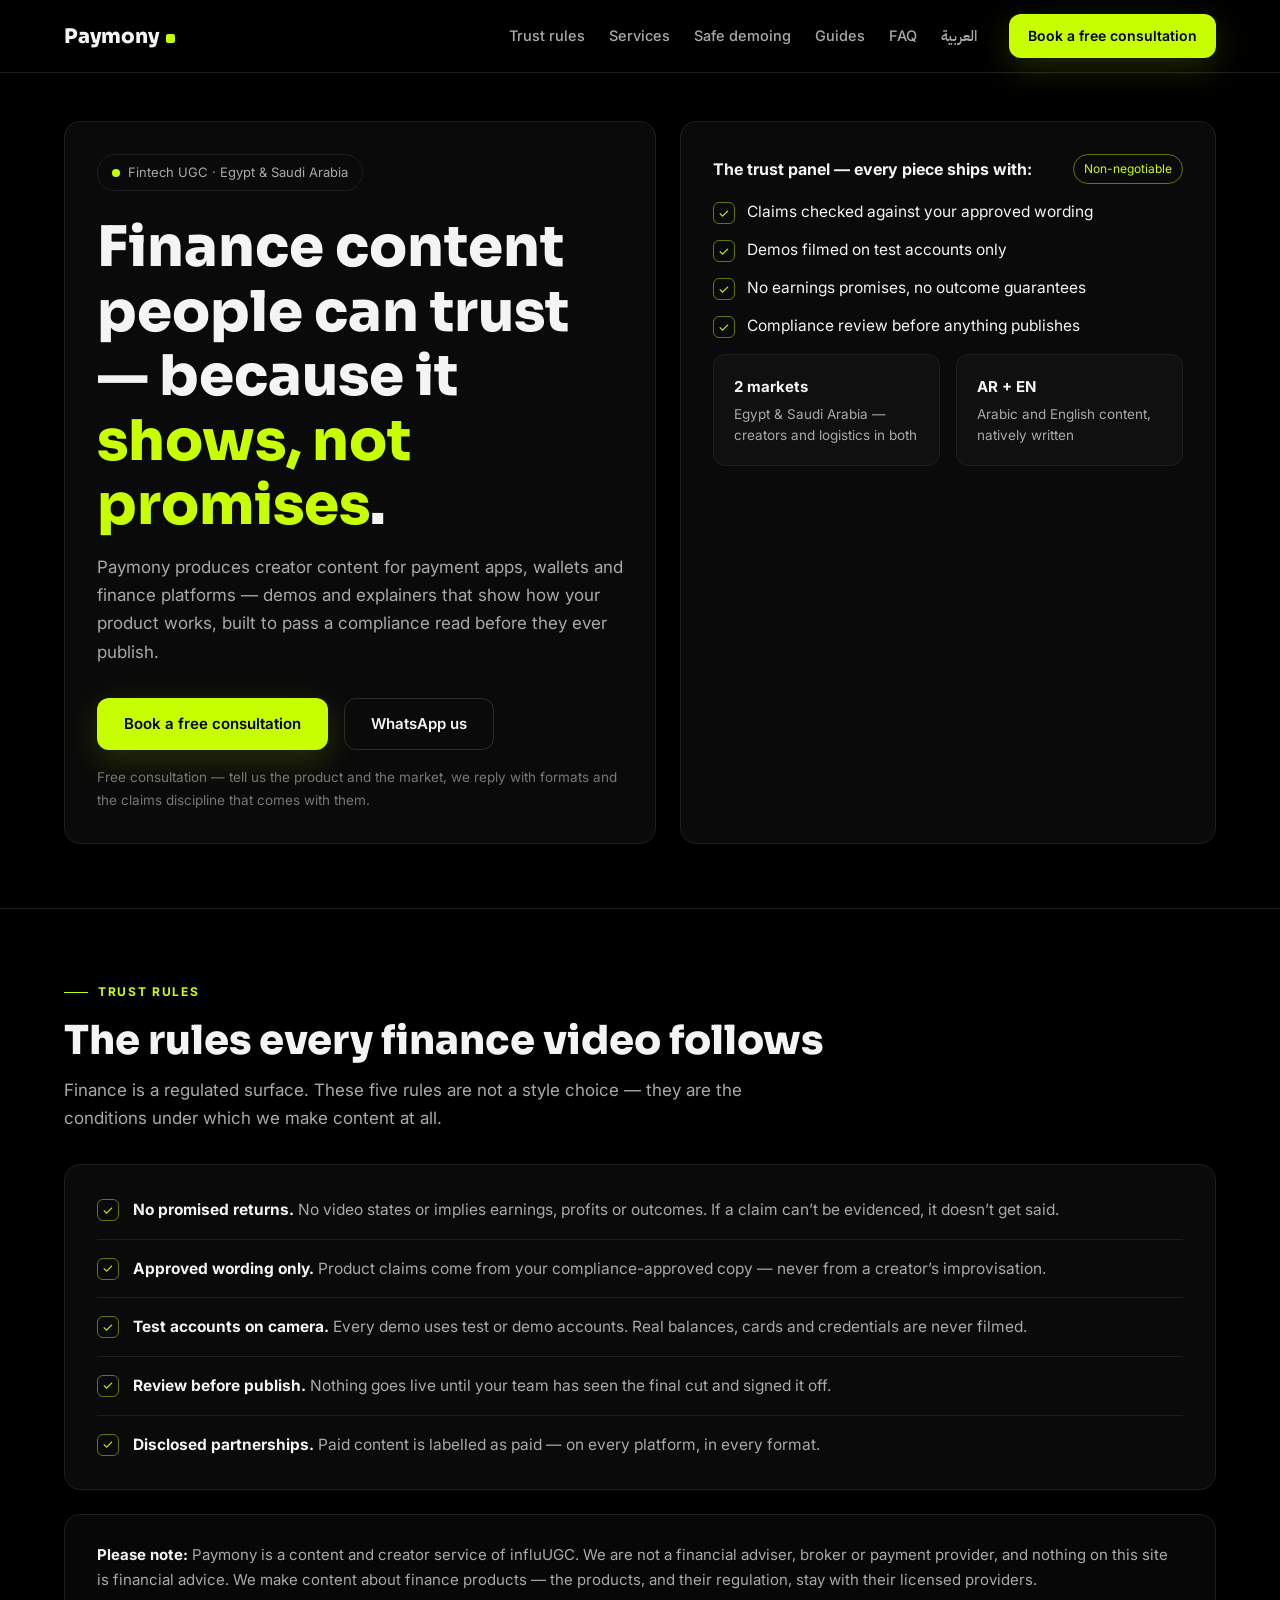
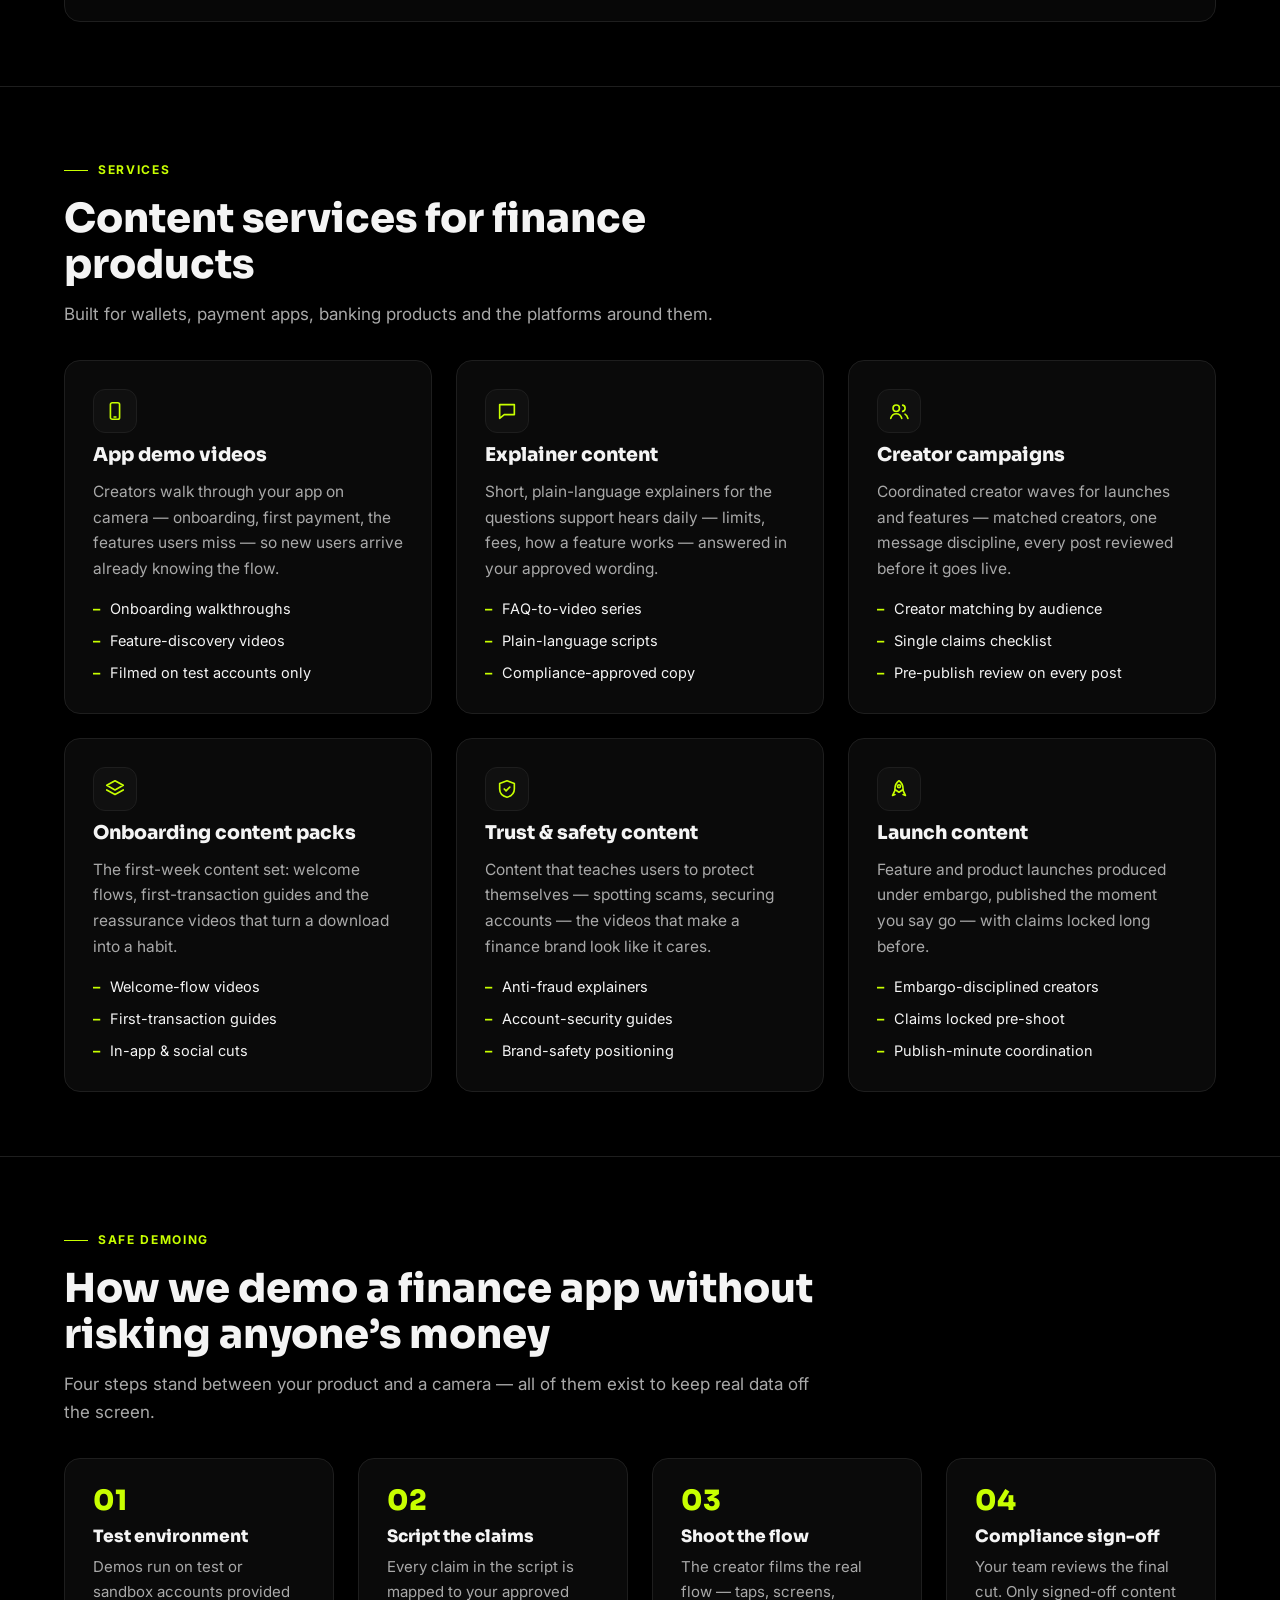
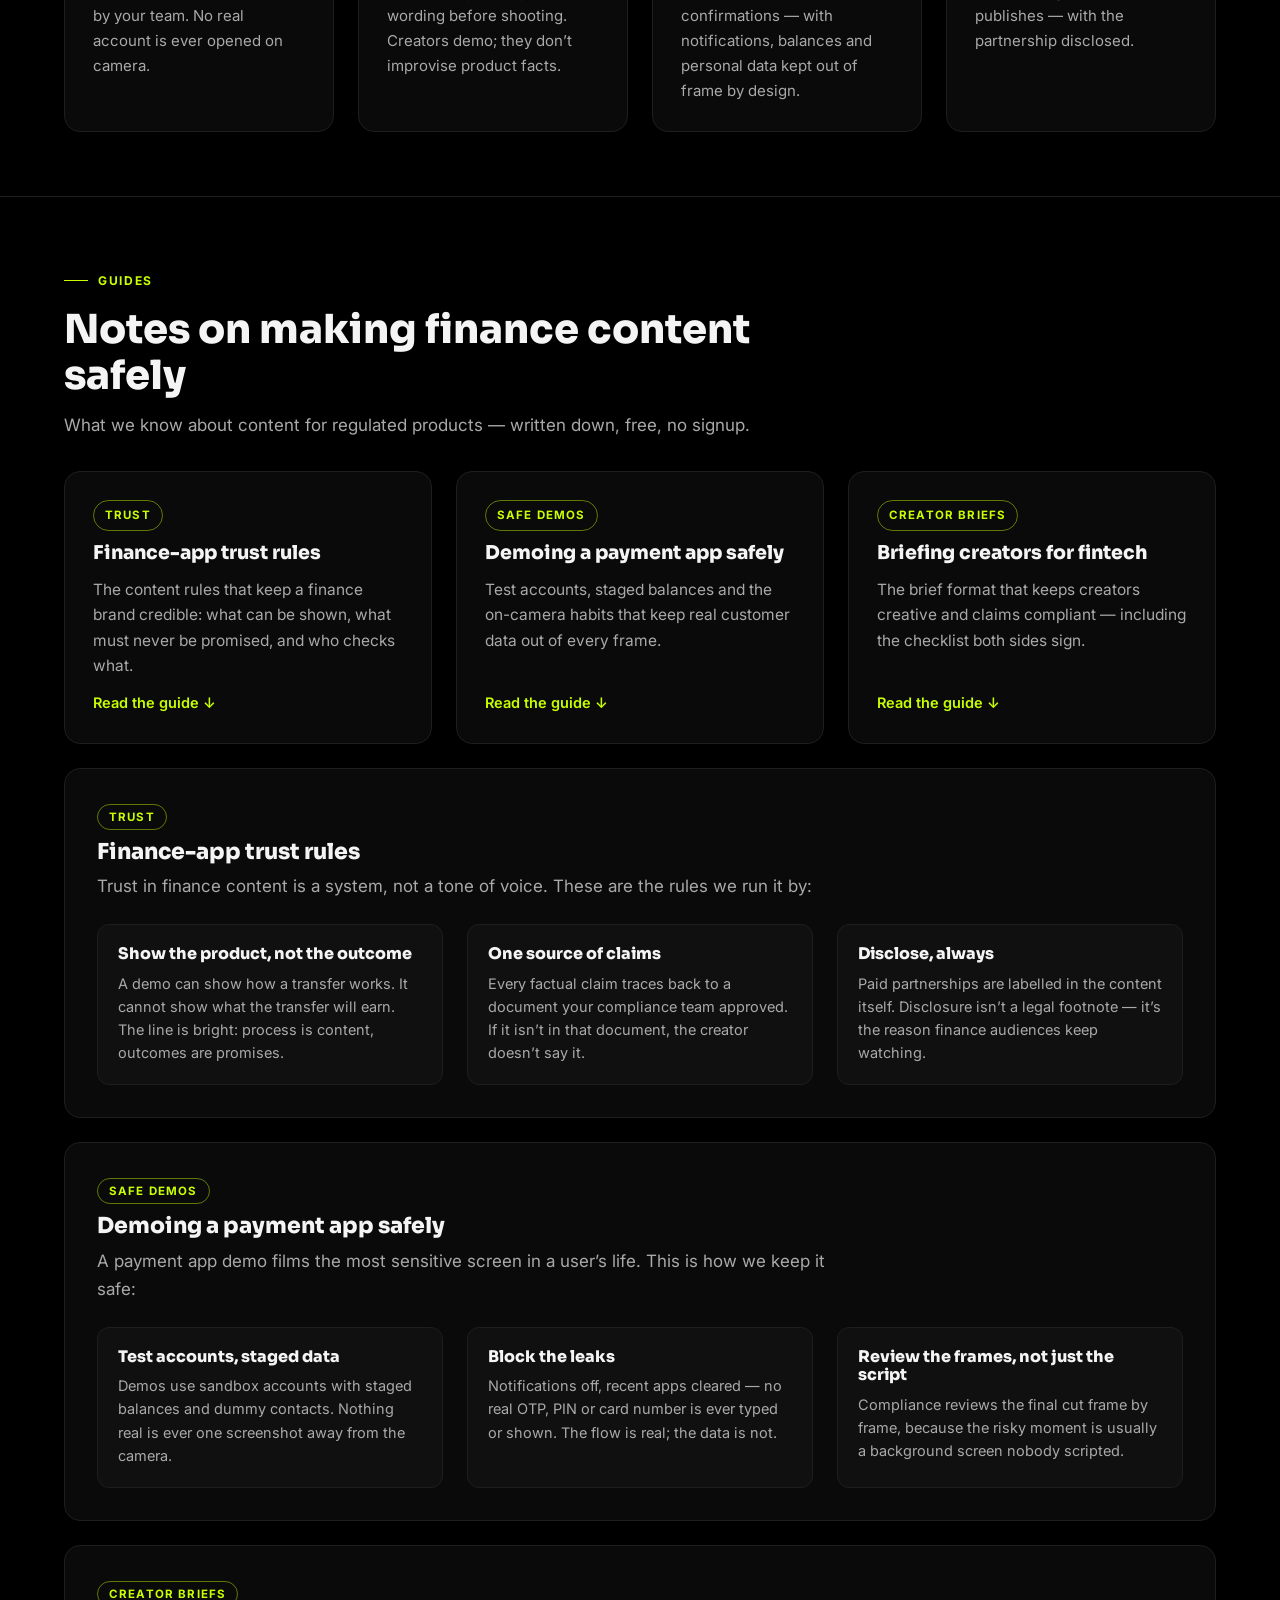
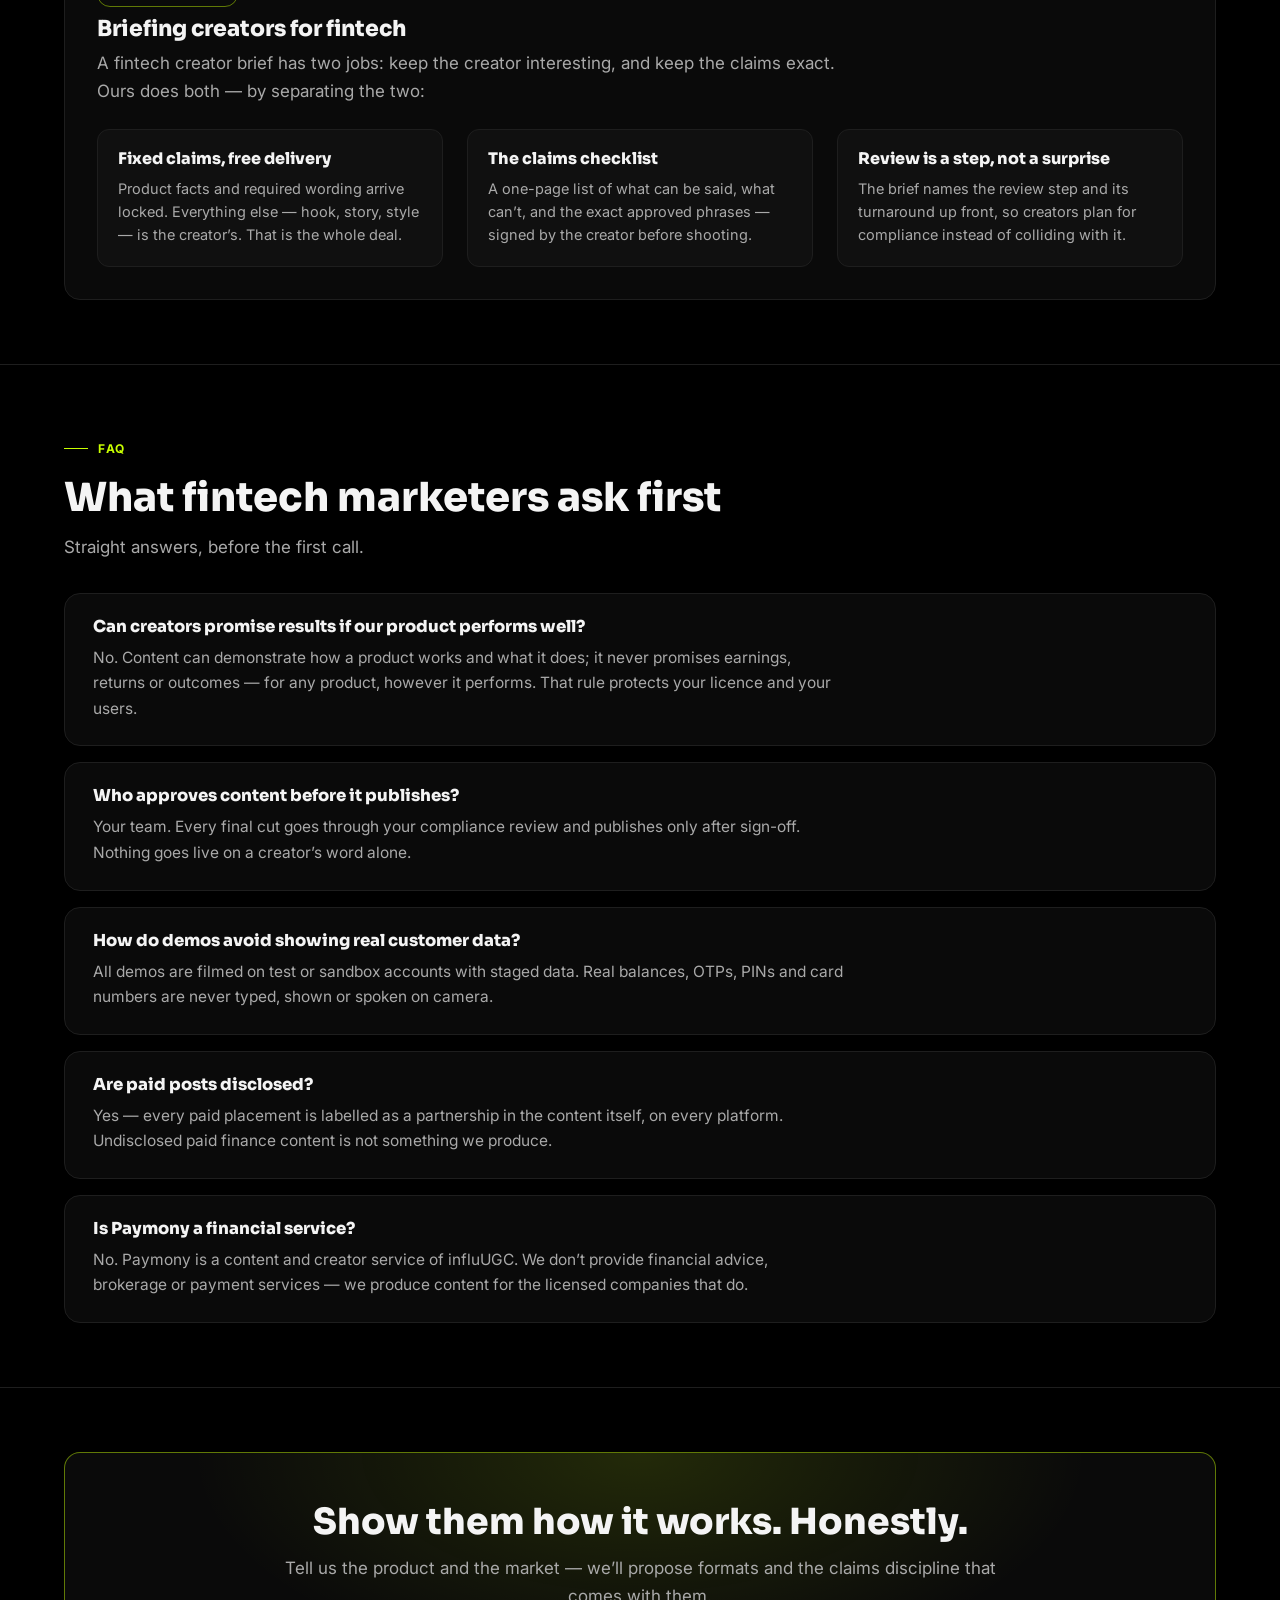
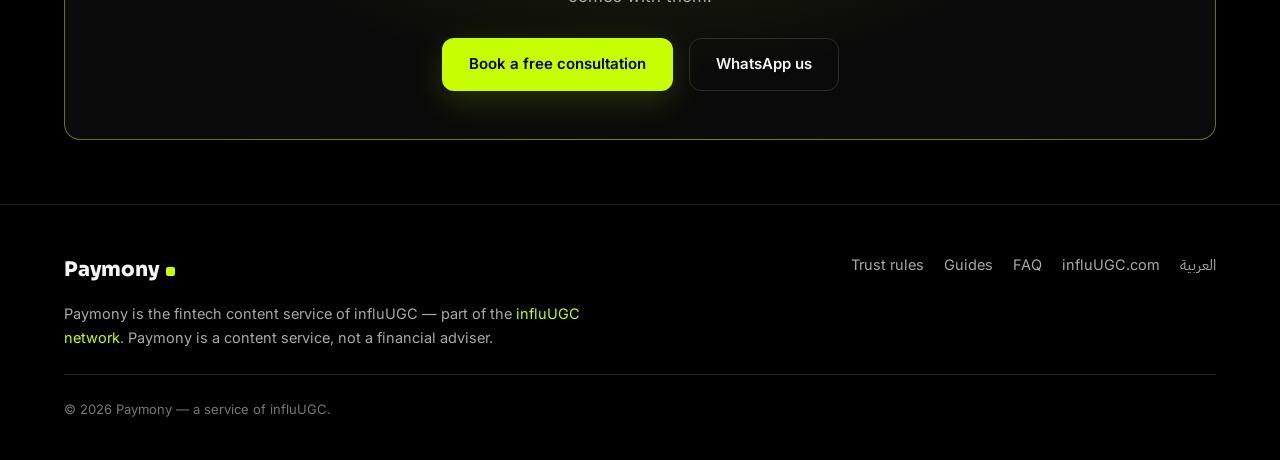
==== commit 0c908cb0: "Restructure v2: strict framed layout system + unique fintech content (trust-rules led, no portfolio " ====
--- a/index.html
+++ b/index.html
@@ -1,396 +1,272 @@
 <!DOCTYPE html>
+<!-- framed-v2 -->
 <html lang="en" dir="ltr">
 <head>
 <meta charset="UTF-8">
 <meta name="viewport" content="width=device-width, initial-scale=1.0">
 <title>Paymony — UGC &amp; Content Marketing for Fintech | by influUGC</title>
-<meta name="description" content="Paymony is influUGC's UGC desk for fintech: app-demo UGC, trust-building creator content for finance and payment products, and onboarding explainer content for fintech apps in Egypt, Saudi Arabia and the Gulf — produced under strict claims discipline: no promised returns, no invented figures.">
+<meta name="description" content="Paymony by influUGC: creator demos, explainers and campaigns for payment apps and finance platforms in Egypt &amp; Saudi Arabia — filmed on test accounts, compliance-reviewed, no promised returns, ever.">
 <link rel="canonical" href="https://paymony.net/">
+<link rel="alternate" hreflang="en" href="https://paymony.net/">
 <link rel="alternate" hreflang="ar" href="https://paymony.net/ar.html">
-<link rel="alternate" hreflang="en" href="https://paymony.net/">
-<meta property="og:type" content="website">
-<meta property="og:site_name" content="Paymony">
-<meta property="og:title" content="Paymony — UGC &amp; Content Marketing for Fintech">
-<meta property="og:description" content="App-demo UGC, trust-building creator content and onboarding explainers for payment and finance apps — by influUGC (est. 2020), for fintech brands in Egypt, Saudi Arabia and the Gulf.">
-<meta property="og:url" content="https://paymony.net/">
-<meta name="twitter:card" content="summary">
-<meta name="twitter:title" content="Paymony — UGC for Fintech, by influUGC">
-<meta name="twitter:description" content="App-demo UGC, trust-first creator content and onboarding explainers for fintech and payment apps — by influUGC, Egypt, Saudi Arabia and the Gulf. No promised returns, ever.">
 <link rel="icon" type="image/svg+xml" href="/favicon.svg">
 <link rel="preconnect" href="https://fonts.googleapis.com">
 <link rel="preconnect" href="https://fonts.gstatic.com" crossorigin>
 <link href="https://fonts.googleapis.com/css2?family=IBM+Plex+Sans+Arabic:wght@400;500;600;700&family=Inter:wght@400;500;600;700&family=Sora:wght@600;700;800&display=swap" rel="stylesheet">
 <link rel="stylesheet" href="/styles.css">
 <script type="application/ld+json">
-{
-  "@context": "https://schema.org",
-  "@type": "Organization",
-  "name": "Paymony",
-  "url": "https://paymony.net/",
-  "logo": "https://paymony.net/favicon.svg",
-  "description": "Paymony is the fintech UGC desk of influUGC: app-demo UGC, trust-building creator content for finance and payment products, onboarding explainer content, launch and feature content, and monthly fintech content packs for fintech brands in Egypt, Saudi Arabia and the Gulf — produced under strict claims discipline, with no promised returns or invented figures.",
-  "parentOrganization": {
-    "@type": "Organization",
-    "name": "influUGC",
-    "url": "https://www.influugc.com/"
-  },
-  "address": {
-    "@type": "PostalAddress",
-    "streetAddress": "Arab League St, Agouza",
-    "addressLocality": "Giza",
-    "postalCode": "12651",
-    "addressCountry": "EG"
-  },
-  "areaServed": ["Egypt", "Saudi Arabia", "United Arab Emirates", "Gulf"],
-  "sameAs": [
-    "https://www.instagram.com/influ__ugc",
-    "https://www.facebook.com/61587167460710",
-    "https://www.linkedin.com/company/influugc",
-    "https://www.tiktok.com/@influ_ugc"
-  ]
-}
+{"@context":"https://schema.org","@type":"Organization","name":"Paymony","url":"https://paymony.net/","description":"Creator demos, explainers and campaigns for payment apps and finance platforms in Egypt and Saudi Arabia — compliance-reviewed content, filmed on test accounts only.","areaServed":["EG","SA"],"parentOrganization":{"@type":"Organization","name":"influUGC","url":"https://www.influugc.com/"}}
 </script>
 <script type="application/ld+json">
-{
-  "@context": "https://schema.org",
-  "@type": "WebSite",
-  "name": "Paymony",
-  "url": "https://paymony.net/"
-}
-</script>
-<script type="application/ld+json">
-{
-  "@context": "https://schema.org",
-  "@type": "FAQPage",
-  "mainEntity": [
-    {
-      "@type": "Question",
-      "name": "Who owns the videos — can we use them on our channels and in our ads?",
-      "acceptedAnswer": { "@type": "Answer", "text": "Usage is agreed in writing before production starts: the brief and quote spell out where the videos may be used (your channels, your paid ad accounts, your in-app placements), on which platforms, and for how long. The usage scope you buy is the usage scope written in your agreement — nothing is left implied." }
-    },
-    {
-      "@type": "Question",
-      "name": "Can creators promise results, returns or profits for our product?",
-      "acceptedAnswer": { "@type": "Answer", "text": "No — never. It is a hard rule on every fintech campaign we run: no promised returns, no profit claims, no guaranteed outcomes of any kind. Creators demonstrate how the product works and describe their experience of using it; anything that sounds like a promise of a financial result is cut before publishing, and the brand's approved claims list defines the only product facts a creator may state." }
-    },
-    {
-      "@type": "Question",
-      "name": "How do you film an app demo without exposing real money or personal data?",
-      "acceptedAnswer": { "@type": "Answer", "text": "Demos are filmed on test, demo or sandbox accounts wherever the product provides them — never on a creator's real account with real funds. Balances and amounts on screen are staged demo values, notifications are silenced during filming, and OTPs, PINs, card numbers, IBANs and QR codes for real accounts never appear. Guide 2 below explains the full protocol." }
-    },
-    {
-      "@type": "Question",
-      "name": "Who checks the content before it goes live?",
-      "acceptedAnswer": { "@type": "Answer", "text": "Every fintech video passes the brand's own compliance or legal review before publishing — that step is built into the production plan, not added at the end. Nothing goes live unapproved: the review checks the claims list, the risk language, the disclosure and the demo protocol, and flagged lines are re-shot or cut." }
-    },
-    {
-      "@type": "Question",
-      "name": "Do creators have to disclose that the content is paid?",
-      "acceptedAnswer": { "@type": "Answer", "text": "Yes. Disclosure is written into every brief: the creator marks the content as a paid partnership using the platform's disclosure tools and clear wording in the content itself, following the rules of the platform and the market the campaign runs in. Undisclosed paid content is a breach of the brief." }
-    },
-    {
-      "@type": "Question",
-      "name": "Are prices published?",
-      "acceptedAnswer": { "@type": "Answer", "text": "No prices are published. Packs are structured — a defined number of videos, creators and usage scope — and priced in a written quote after a free consultation or brief, based on the creators, videos and usage you need." }
-    }
-  ]
-}
+{"@context":"https://schema.org","@type":"FAQPage","mainEntity":[
+{"@type":"Question","name":"Can creators promise results if our product performs well?","acceptedAnswer":{"@type":"Answer","text":"No. Content can demonstrate how a product works and what it does; it never promises earnings, returns or outcomes — for any product, however it performs. That rule protects your licence and your users."}},
+{"@type":"Question","name":"Who approves content before it publishes?","acceptedAnswer":{"@type":"Answer","text":"Your team. Every final cut goes through your compliance review and publishes only after sign-off. Nothing goes live on a creator's word alone."}},
+{"@type":"Question","name":"How do demos avoid showing real customer data?","acceptedAnswer":{"@type":"Answer","text":"All demos are filmed on test or sandbox accounts with staged data. Real balances, OTPs, PINs and card numbers are never typed, shown or spoken on camera."}},
+{"@type":"Question","name":"Are paid posts disclosed?","acceptedAnswer":{"@type":"Answer","text":"Yes — every paid placement is labelled as a partnership in the content itself, on every platform. Undisclosed paid finance content is not something we produce."}},
+{"@type":"Question","name":"Is Paymony a financial service?","acceptedAnswer":{"@type":"Answer","text":"No. Paymony is a content and creator service of influUGC. We don't provide financial advice, brokerage or payment services — we produce content for the licensed companies that do."}}
+]}
 </script>
 </head>
-<body>
-<header class="site-header">
-  <div class="header-in">
-    <a class="brand" href="/index.html" aria-label="Paymony — home">
-      <span class="wordmark">Pay<b>mony</b><i>.</i></span>
-      <small>UGC &amp; content for fintech by <b>influUGC</b></small>
-    </a>
-    <nav class="site-nav">
+<body data-layout="framed-v2">
+<header class="site">
+  <div class="wrap header-in">
+    <a class="wordmark" href="/index.html">Paymony<i></i></a>
+    <nav class="main">
+      <a href="#rules">Trust rules</a>
+      <a href="#services">Services</a>
+      <a href="#process">Safe demoing</a>
       <a href="#guides">Guides</a>
-      <a href="#services">Services</a>
-      <a href="#process">How it works</a>
       <a href="#faq">FAQ</a>
-      <a class="lang-switch" href="/ar.html" hreflang="ar">عربي</a>
-      <a class="nav-cta" href="https://www.influugc.com/book?utm_source=paymony&utm_medium=satellite&utm_campaign=network">Book a free consultation</a>
+      <a class="lang-link" href="/ar.html">العربية</a>
     </nav>
+    <a class="btn btn-primary btn-sm header-cta" href="https://www.influugc.com/book?utm_source=paymony&amp;utm_medium=satellite&amp;utm_campaign=network">Book a free consultation</a>
   </div>
 </header>
 <main>
-
-<section class="hero">
+  <section class="hero">
+    <div class="wrap hero-grid">
+      <div class="panel hero-copy">
+        <span class="chip"><i></i>Fintech UGC · Egypt &amp; Saudi Arabia</span>
+        <h1>Finance content people can trust — because it <em>shows, not promises</em>.</h1>
+        <p class="lead">Paymony produces creator content for payment apps, wallets and finance platforms — demos and explainers that show how your product works, built to pass a compliance read before they ever publish.</p>
+        <div class="cta-row">
+          <a class="btn btn-primary" href="https://www.influugc.com/book?utm_source=paymony&amp;utm_medium=satellite&amp;utm_campaign=network">Book a free consultation</a>
+          <a class="btn btn-ghost" href="https://wa.me/201029979797?utm_source=paymony&amp;utm_medium=satellite&amp;utm_campaign=network">WhatsApp us</a>
+        </div>
+        <p class="hero-note">Free consultation — tell us the product and the market, we reply with formats and the claims discipline that comes with them.</p>
+      </div>
+      <div class="panel hero-visual">
+        <div class="pv-head"><span class="pv-title">The trust panel — every piece ships with:</span><span class="pv-tag">Non-negotiable</span></div>
+        <ul class="checks">
+          <li><span class="tick">✓</span>Claims checked against your approved wording</li>
+          <li><span class="tick">✓</span>Demos filmed on test accounts only</li>
+          <li><span class="tick">✓</span>No earnings promises, no outcome guarantees</li>
+          <li><span class="tick">✓</span>Compliance review before anything publishes</li>
+        </ul>
+        <div class="tile-grid">
+          <div class="tile"><b>2 markets</b><span>Egypt &amp; Saudi Arabia — creators and logistics in both</span></div>
+          <div class="tile"><b>AR + EN</b><span>Arabic and English content, natively written</span></div>
+        </div>
+      </div>
+    </div>
+  </section>
+
+  <section id="rules">
+    <div class="wrap">
+      <div class="sec-head">
+        <span class="eyebrow">Trust rules</span>
+        <h2>The rules every finance video follows</h2>
+        <p class="lead">Finance is a regulated surface. These five rules are not a style choice — they are the conditions under which we make content at all.</p>
+      </div>
+      <div class="panel">
+        <div class="rule"><span class="tick">✓</span><p><strong>No promised returns.</strong> No video states or implies earnings, profits or outcomes. If a claim can’t be evidenced, it doesn’t get said.</p></div>
+        <div class="rule"><span class="tick">✓</span><p><strong>Approved wording only.</strong> Product claims come from your compliance-approved copy — never from a creator’s improvisation.</p></div>
+        <div class="rule"><span class="tick">✓</span><p><strong>Test accounts on camera.</strong> Every demo uses test or demo accounts. Real balances, cards and credentials are never filmed.</p></div>
+        <div class="rule"><span class="tick">✓</span><p><strong>Review before publish.</strong> Nothing goes live until your team has seen the final cut and signed it off.</p></div>
+        <div class="rule"><span class="tick">✓</span><p><strong>Disclosed partnerships.</strong> Paid content is labelled as paid — on every platform, in every format.</p></div>
+      </div>
+      <div class="disclaimer" style="margin-top:24px">
+        <p><b>Please note:</b> Paymony is a content and creator service of influUGC. We are not a financial adviser, broker or payment provider, and nothing on this site is financial advice. We make content about finance products — the products, and their regulation, stay with their licensed providers.</p>
+      </div>
+    </div>
+  </section>
+
+  <section id="services">
+    <div class="wrap">
+      <div class="sec-head">
+        <span class="eyebrow">Services</span>
+        <h2>Content services for finance products</h2>
+        <p class="lead">Built for wallets, payment apps, banking products and the platforms around them.</p>
+      </div>
+      <div class="cards">
+        <article class="card">
+          <span class="glyph"><svg viewBox="0 0 24 24" fill="none" stroke="currentColor" stroke-width="1.8" stroke-linecap="round" stroke-linejoin="round"><rect x="7" y="3" width="10" height="18" rx="2"/><path d="M11 18.5h2"/></svg></span>
+          <h3>App demo videos</h3>
+          <p>Creators walk through your app on camera — onboarding, first payment, the features users miss — so new users arrive already knowing the flow.</p>
+          <ul><li>Onboarding walkthroughs</li><li>Feature-discovery videos</li><li>Filmed on test accounts only</li></ul>
+        </article>
+        <article class="card">
+          <span class="glyph"><svg viewBox="0 0 24 24" fill="none" stroke="currentColor" stroke-width="1.8" stroke-linecap="round" stroke-linejoin="round"><path d="M4 5h16v11H9l-5 4z"/></svg></span>
+          <h3>Explainer content</h3>
+          <p>Short, plain-language explainers for the questions support hears daily — limits, fees, how a feature works — answered in your approved wording.</p>
+          <ul><li>FAQ-to-video series</li><li>Plain-language scripts</li><li>Compliance-approved copy</li></ul>
+        </article>
+        <article class="card">
+          <span class="glyph"><svg viewBox="0 0 24 24" fill="none" stroke="currentColor" stroke-width="1.8" stroke-linecap="round" stroke-linejoin="round"><circle cx="9" cy="9" r="3.5"/><path d="M3 20c1-3.5 3-5 6-5s5 1.5 6 5"/><path d="M16 5.6a3.5 3.5 0 010 6.8M18.6 15.4c1.5.8 2.5 2.3 3.1 4.6"/></svg></span>
+          <h3>Creator campaigns</h3>
+          <p>Coordinated creator waves for launches and features — matched creators, one message discipline, every post reviewed before it goes live.</p>
+          <ul><li>Creator matching by audience</li><li>Single claims checklist</li><li>Pre-publish review on every post</li></ul>
+        </article>
+        <article class="card">
+          <span class="glyph"><svg viewBox="0 0 24 24" fill="none" stroke="currentColor" stroke-width="1.8" stroke-linecap="round" stroke-linejoin="round"><path d="M12 3l9 5-9 5-9-5z"/><path d="M3 13l9 5 9-5"/></svg></span>
+          <h3>Onboarding content packs</h3>
+          <p>The first-week content set: welcome flows, first-transaction guides and the reassurance videos that turn a download into a habit.</p>
+          <ul><li>Welcome-flow videos</li><li>First-transaction guides</li><li>In-app &amp; social cuts</li></ul>
+        </article>
+        <article class="card">
+          <span class="glyph"><svg viewBox="0 0 24 24" fill="none" stroke="currentColor" stroke-width="1.8" stroke-linecap="round" stroke-linejoin="round"><path d="M12 3l8 3v6c0 4.5-3.2 7.7-8 9-4.8-1.3-8-4.5-8-9V6z"/><path d="M9 12l2 2 4-4"/></svg></span>
+          <h3>Trust &amp; safety content</h3>
+          <p>Content that teaches users to protect themselves — spotting scams, securing accounts — the videos that make a finance brand look like it cares.</p>
+          <ul><li>Anti-fraud explainers</li><li>Account-security guides</li><li>Brand-safety positioning</li></ul>
+        </article>
+        <article class="card">
+          <span class="glyph"><svg viewBox="0 0 24 24" fill="none" stroke="currentColor" stroke-width="1.8" stroke-linecap="round" stroke-linejoin="round"><path d="M12 3c3 2 4.5 5.5 4.5 9.5L12 15.5 7.5 12.5C7.5 8.5 9 5 12 3z"/><circle cx="12" cy="9" r="1.6"/><path d="M7.6 13.6L5 19l2.6-.9M16.4 13.6L19 19l-2.6-.9"/></svg></span>
+          <h3>Launch content</h3>
+          <p>Feature and product launches produced under embargo, published the moment you say go — with claims locked long before.</p>
+          <ul><li>Embargo-disciplined creators</li><li>Claims locked pre-shoot</li><li>Publish-minute coordination</li></ul>
+        </article>
+      </div>
+    </div>
+  </section>
+
+  <section id="process">
+    <div class="wrap">
+      <div class="sec-head">
+        <span class="eyebrow">Safe demoing</span>
+        <h2>How we demo a finance app without risking anyone’s money</h2>
+        <p class="lead">Four steps stand between your product and a camera — all of them exist to keep real data off the screen.</p>
+      </div>
+      <div class="steps">
+        <div class="step"><p class="n">01</p><h3>Test environment</h3><p>Demos run on test or sandbox accounts provided by your team. No real account is ever opened on camera.</p></div>
+        <div class="step"><p class="n">02</p><h3>Script the claims</h3><p>Every claim in the script is mapped to your approved wording before shooting. Creators demo; they don’t improvise product facts.</p></div>
+        <div class="step"><p class="n">03</p><h3>Shoot the flow</h3><p>The creator films the real flow — taps, screens, confirmations — with notifications, balances and personal data kept out of frame by design.</p></div>
+        <div class="step"><p class="n">04</p><h3>Compliance sign-off</h3><p>Your team reviews the final cut. Only signed-off content publishes — with the partnership disclosed.</p></div>
+      </div>
+    </div>
+  </section>
+
+  <section id="guides">
+    <div class="wrap">
+      <div class="sec-head">
+        <span class="eyebrow">Guides</span>
+        <h2>Notes on making finance content safely</h2>
+        <p class="lead">What we know about content for regulated products — written down, free, no signup.</p>
+      </div>
+      <div class="cards">
+        <article class="gcard">
+          <span class="gchip">Trust</span>
+          <h3>Finance-app trust rules</h3>
+          <p>The content rules that keep a finance brand credible: what can be shown, what must never be promised, and who checks what.</p>
+          <a class="more" href="#guide-trust">Read the guide ↓</a>
+        </article>
+        <article class="gcard">
+          <span class="gchip">Safe demos</span>
+          <h3>Demoing a payment app safely</h3>
+          <p>Test accounts, staged balances and the on-camera habits that keep real customer data out of every frame.</p>
+          <a class="more" href="#guide-demo">Read the guide ↓</a>
+        </article>
+        <article class="gcard">
+          <span class="gchip">Creator briefs</span>
+          <h3>Briefing creators for fintech</h3>
+          <p>The brief format that keeps creators creative and claims compliant — including the checklist both sides sign.</p>
+          <a class="more" href="#guide-brief">Read the guide ↓</a>
+        </article>
+      </div>
+
+      <article class="panel guide" id="guide-trust">
+        <span class="gchip">Trust</span>
+        <h3 class="g-title">Finance-app trust rules</h3>
+        <p class="g-intro">Trust in finance content is a system, not a tone of voice. These are the rules we run it by:</p>
+        <div class="g-points">
+          <div class="g-point"><h3>Show the product, not the outcome</h3><p>A demo can show how a transfer works. It cannot show what the transfer will earn. The line is bright: process is content, outcomes are promises.</p></div>
+          <div class="g-point"><h3>One source of claims</h3><p>Every factual claim traces back to a document your compliance team approved. If it isn’t in that document, the creator doesn’t say it.</p></div>
+          <div class="g-point"><h3>Disclose, always</h3><p>Paid partnerships are labelled in the content itself. Disclosure isn’t a legal footnote — it’s the reason finance audiences keep watching.</p></div>
+        </div>
+      </article>
+
+      <article class="panel guide" id="guide-demo">
+        <span class="gchip">Safe demos</span>
+        <h3 class="g-title">Demoing a payment app safely</h3>
+        <p class="g-intro">A payment app demo films the most sensitive screen in a user’s life. This is how we keep it safe:</p>
+        <div class="g-points">
+          <div class="g-point"><h3>Test accounts, staged data</h3><p>Demos use sandbox accounts with staged balances and dummy contacts. Nothing real is ever one screenshot away from the camera.</p></div>
+          <div class="g-point"><h3>Block the leaks</h3><p>Notifications off, recent apps cleared — no real OTP, PIN or card number is ever typed or shown. The flow is real; the data is not.</p></div>
+          <div class="g-point"><h3>Review the frames, not just the script</h3><p>Compliance reviews the final cut frame by frame, because the risky moment is usually a background screen nobody scripted.</p></div>
+        </div>
+      </article>
+
+      <article class="panel guide" id="guide-brief">
+        <span class="gchip">Creator briefs</span>
+        <h3 class="g-title">Briefing creators for fintech</h3>
+        <p class="g-intro">A fintech creator brief has two jobs: keep the creator interesting, and keep the claims exact. Ours does both — by separating the two:</p>
+        <div class="g-points">
+          <div class="g-point"><h3>Fixed claims, free delivery</h3><p>Product facts and required wording arrive locked. Everything else — hook, story, style — is the creator’s. That is the whole deal.</p></div>
+          <div class="g-point"><h3>The claims checklist</h3><p>A one-page list of what can be said, what can’t, and the exact approved phrases — signed by the creator before shooting.</p></div>
+          <div class="g-point"><h3>Review is a step, not a surprise</h3><p>The brief names the review step and its turnaround up front, so creators plan for compliance instead of colliding with it.</p></div>
+        </div>
+      </article>
+    </div>
+  </section>
+
+  <section id="faq">
+    <div class="wrap">
+      <div class="sec-head">
+        <span class="eyebrow">FAQ</span>
+        <h2>What fintech marketers ask first</h2>
+        <p class="lead">Straight answers, before the first call.</p>
+      </div>
+      <div class="faq">
+        <div class="qa"><h3>Can creators promise results if our product performs well?</h3><p>No. Content can demonstrate how a product works and what it does; it never promises earnings, returns or outcomes — for any product, however it performs. That rule protects your licence and your users.</p></div>
+        <div class="qa"><h3>Who approves content before it publishes?</h3><p>Your team. Every final cut goes through your compliance review and publishes only after sign-off. Nothing goes live on a creator’s word alone.</p></div>
+        <div class="qa"><h3>How do demos avoid showing real customer data?</h3><p>All demos are filmed on test or sandbox accounts with staged data. Real balances, OTPs, PINs and card numbers are never typed, shown or spoken on camera.</p></div>
+        <div class="qa"><h3>Are paid posts disclosed?</h3><p>Yes — every paid placement is labelled as a partnership in the content itself, on every platform. Undisclosed paid finance content is not something we produce.</p></div>
+        <div class="qa"><h3>Is Paymony a financial service?</h3><p>No. Paymony is a content and creator service of influUGC. We don’t provide financial advice, brokerage or payment services — we produce content for the licensed companies that do.</p></div>
+      </div>
+    </div>
+  </section>
+
+  <section aria-label="Book a consultation">
+    <div class="wrap">
+      <div class="cta-band">
+        <h2>Show them how it works. Honestly.</h2>
+        <p class="lead">Tell us the product and the market — we’ll propose formats and the claims discipline that comes with them.</p>
+        <div class="cta-row">
+          <a class="btn btn-primary" href="https://www.influugc.com/book?utm_source=paymony&amp;utm_medium=satellite&amp;utm_campaign=network">Book a free consultation</a>
+          <a class="btn btn-ghost" href="https://wa.me/201029979797?utm_source=paymony&amp;utm_medium=satellite&amp;utm_campaign=network">WhatsApp us</a>
+        </div>
+      </div>
+    </div>
+  </section>
+</main>
+<footer class="site">
   <div class="wrap">
-    <p class="kicker">UGC for Fintech · Egypt, Saudi Arabia &amp; the Gulf</p>
-    <h1>Creators showing how your app works — <em>trust built on demos, not promises.</em></h1>
-    <p class="lede">Paymony is the fintech desk of <b>influUGC</b>: we produce creator-made content for payment and finance products — app demos, trust-building explainers, onboarding walkthroughs — under the strictest claims discipline in our network. And we publish what we know about doing it safely, free, in the guides below.</p>
-    <div class="cta-actions">
-      <a class="btn btn-primary" href="https://www.influugc.com/book?utm_source=paymony&utm_medium=satellite&utm_campaign=network">Book a free consultation</a>
-      <a class="btn btn-ghost" href="https://wa.me/201029979797?utm_source=paymony&utm_medium=satellite&utm_campaign=network">WhatsApp: +20 102 997 9797</a>
-    </div>
-    <div class="byline">
-      <span><b>By the team at</b> influUGC — creative marketing &amp; media production agency</span>
-      <span><b>Est.</b> 2020</span>
-      <span><b>HQ</b> Arab League St, Agouza, Giza</span>
-    </div>
+    <div class="foot-grid">
+      <a class="wordmark" href="/index.html">Paymony<i></i></a>
+      <nav class="foot-links">
+        <a href="#rules">Trust rules</a>
+        <a href="#guides">Guides</a>
+        <a href="#faq">FAQ</a>
+        <a href="https://www.influugc.com/">influUGC.com</a>
+        <a href="/ar.html">العربية</a>
+      </nav>
+    </div>
+    <p class="footer-net">Paymony is the fintech content service of influUGC — part of the <a href="https://www.influugc.com/">influUGC network</a>. Paymony is a content service, not a financial adviser.</p>
+    <p class="footer-legal">© 2026 Paymony — a service of influUGC.</p>
   </div>
-</section>
-
-<div class="proof">
-  <div class="wrap">
-    <p class="proof-label">Clients the influUGC team has worked with</p>
-    <ul class="proof-names"><li>Riyadh Season</li><li>Saudi Tourism Authority</li><li>flynas</li><li>Saudia</li><li>realme</li><li>Domino's</li><li>TikTok Live</li><li>Zanussi</li></ul>
-  </div>
+</footer>
+<div class="mb-bar">
+  <a class="mb-book" href="https://www.influugc.com/book?utm_source=paymony&amp;utm_medium=satellite&amp;utm_campaign=network">Book free consultation</a>
+  <a class="mb-wa" href="https://wa.me/201029979797?utm_source=paymony&amp;utm_medium=satellite&amp;utm_campaign=network">WhatsApp</a>
 </div>
-
-<section class="section" id="guides">
-  <div class="wrap">
-    <div class="sec-head">
-      <p class="sec-tag">01 — Guides for fintech marketers</p>
-      <h2>What we know about finance content — written down, free</h2>
-      <p>Three starter guides from the way we actually run fintech campaigns. The principles here are general good practice for honest marketing — they are not legal advice, and your own compliance team and your market's regulator have the final word on your product.</p>
-    </div>
-    <nav class="guide-nav">
-      <a href="#guide-trust">1 · UGC for finance apps: the trust rules</a>
-      <a href="#guide-demo">2 · Demoing a payment app on camera, safely</a>
-      <a href="#guide-brief">3 · Creator briefs for fintech: the checklist</a>
-    </nav>
-
-    <article class="guide" id="guide-trust">
-      <p class="g-tag">Guide 1 · Trust rules</p>
-      <h3>UGC for finance apps — the trust rules</h3>
-      <p><b>Finance is the one category where a creator's enthusiasm can become the brand's liability.</b> A video that overpromises does not just perform badly — it misleads people about money. These are the rules every finance campaign we run is built on:</p>
-      <ul>
-        <li><b>Never promise returns, profits or outcomes.</b> No "earn", "grow your money", "guaranteed", or any phrasing that tells a viewer what will happen to their money. A creator can show what the app does; they cannot tell anyone what the app will do for them.</li>
-        <li><b>Demonstrate, don't project.</b> Honest demos show real flows: opening the app, making a payment, finding a fee, reading a statement. The moment a demo turns into a projection — charts going up, balances multiplying — it has left marketing and entered fiction.</li>
-        <li><b>Risk language in plain words.</b> Where a product carries risk, fees or conditions, the content says so in language a first-time user understands — not whispered, not in fine print added later. If the product team is uncomfortable with a sentence, the sentence does not ship.</li>
-        <li><b>Claims come from documents, not enthusiasm.</b> Fees, eligibility, limits, licences — a creator may only state what the brand's published product documentation says, worded the way the brand's compliance team approved it.</li>
-        <li><b>Disclose the partnership.</b> Paid content is marked as paid, using the platform's disclosure tools and clear wording. Trust content that hides that it is advertising destroys the exact asset it was meant to build.</li>
-        <li><b>One accountable reviewer.</b> Every video passes the brand's compliance or legal review before publishing. "The creator posted it already" is not a review process.</li>
-      </ul>
-      <p>None of this makes content weaker. In finance, the brands people trust are the ones whose content sounds like their compliance team was in the room — because for the good ones, it was.</p>
-      <p class="woven">This is the rulebook influUGC runs for fintech clients — creators matched, claims controlled, demos staged safely, review before anything ships. <a href="https://www.influugc.com/book?utm_source=paymony&utm_medium=satellite&utm_campaign=network">Book a free consultation</a> or <a href="https://wa.me/201029979797?utm_source=paymony&utm_medium=satellite&utm_campaign=network">message us on WhatsApp</a>.</p>
-    </article>
-
-    <article class="guide" id="guide-demo">
-      <p class="g-tag">Guide 2 · Safe demos</p>
-      <h3>How to demo a payment app on camera without exposing real money or data</h3>
-      <p><b>A screen recording of a finance app is a privacy incident waiting for one careless frame.</b> Balances, account numbers, one-time codes, a notification sliding in from a real conversation — any of them can end up in a published video. The protocol we film by:</p>
-      <h4>Before filming</h4>
-      <ul>
-        <li><b>Use a test, demo or sandbox account</b> wherever the product provides one. If it does not, the brand creates a dedicated filming account with staged values — a creator's real account with real funds is never the set.</li>
-        <li><b>Stage the values.</b> Balances and transfer amounts on screen are demo figures chosen for the video. They exist to show the flow, not to impress — and never presented as earnings or results.</li>
-        <li><b>Silence the phone.</b> Notifications off, do-not-disturb on, for the whole session. One message preview can expose a name, a number or a code that no edit was meant to catch.</li>
-        <li><b>Clean the frame.</b> Recent transactions, saved beneficiaries, chat lists, photo galleries in shared sheets — anything personal is closed or hidden before recording starts.</li>
-      </ul>
-      <h4>Never on camera, no exceptions</h4>
-      <p><b>OTPs and verification codes, PINs, full card numbers, IBANs and account numbers, QR codes tied to real accounts, and real customer data of any kind.</b> If a flow needs a code, the video cuts around the code step or uses the demo environment's test code shown as a product behaviour, never a real credential. Anything doubtful that slipped into a take is blurred or the take is re-shot — the frame is checked before delivery, not after publishing.</p>
-      <h4>After filming</h4>
-      <p>Raw footage of finance demos is handled like the data it shows: shared only inside the production chain, reviewed by the brand before publishing, and the staged accounts' credentials are rotated or closed when the campaign ends. A demo account left open with a shared password is a loose end with a balance attached.</p>
-      <p class="woven">influUGC films fintech demos under this exact protocol — staged accounts, clean frames, brand review before anything goes live. <a href="https://www.influugc.com/book?utm_source=paymony&utm_medium=satellite&utm_campaign=network">Book a free consultation</a> or <a href="https://wa.me/201029979797?utm_source=paymony&utm_medium=satellite&utm_campaign=network">message us on WhatsApp</a>.</p>
-    </article>
-
-    <article class="guide" id="guide-brief">
-      <p class="g-tag">Guide 3 · Briefing</p>
-      <h3>Creator briefs for fintech — the compliance checklist</h3>
-      <p><b>In fintech, the brief is a compliance document that happens to produce videos.</b> If a control is not in the brief, it does not exist on filming day. Here is the checklist structure we brief from:</p>
-      <h4>The approved claims list</h4>
-      <p>One page, supplied by the brand, listing the <b>only</b> product facts a creator may state: what the product is, who it is for, fees and limits as published, the licence or regulatory status <b>worded exactly as the brand's compliance team approved it</b>. Anything not on the list — a feature coming soon, a comparison with a competitor, a number from a news article — is not said.</p>
-      <h4>The never-say list</h4>
-      <ul>
-        <li>No promised returns, profits, earnings or "guaranteed" anything</li>
-        <li>No pressure language — no false urgency about money decisions</li>
-        <li>No personal-finance advice dressed as content ("you should put your savings here")</li>
-        <li>No claims about competitors, named or implied</li>
-        <li>No real credentials, codes or customer data on screen (Guide 2)</li>
-      </ul>
-      <h4>Disclosure, written in</h4>
-      <p>The brief states how disclosure appears: the platform's paid-partnership label plus clear wording in the content, placed where a viewer sees it before the message, not after. The brief also states the market and platform rules the campaign follows, as the brand's team specifies them.</p>
-      <h4>The approval gate</h4>
-      <p>The brief names the reviewer and the rule: <b>draft → brand compliance review → corrections → publish</b>, in that order, every time — including stories and short formats, which are where undisciplined lines usually escape. Usage scope (where the video may run, paid use, duration) is agreed in the same document, so the legal life of the video is settled before it exists.</p>
-      <p class="woven">influUGC builds fintech briefs exactly like this — claims list, never-say list, disclosure, approval gate — and runs the review flow with your compliance team. <a href="https://www.influugc.com/book?utm_source=paymony&utm_medium=satellite&utm_campaign=network">Book a free consultation</a> or <a href="https://wa.me/201029979797?utm_source=paymony&utm_medium=satellite&utm_campaign=network">message us on WhatsApp</a>.</p>
-    </article>
-  </div>
-</section>
-
-<section class="section" id="services">
-  <div class="wrap">
-    <div class="sec-head">
-      <p class="sec-tag">02 — Services</p>
-      <h2>Fintech content, end to end</h2>
-      <p>Every service below is a pack with a defined structure — which creators, what is demonstrated, which claims are approved and what usage is included is written down before anything is produced. Nothing in any pack promises a financial outcome.</p>
-    </div>
-    <div class="svc-list">
-      <div class="svc-row">
-        <span class="svc-num">01</span>
-        <span>
-          <h3>App-Demo UGC</h3>
-          <p>Creators demonstrating your app's real flows on camera — paying, transferring, topping up, reading a statement — filmed on staged demo accounts under the safe-demo protocol (Guide 2 above), so viewers learn the product without anyone's data on screen.</p>
-          <p class="svc-deliv">Creators matched to your user segment · Demo protocol + clean-frame checks · Edited vertical videos ready for channels + ads</p>
-        </span>
-      </div>
-      <div class="svc-row">
-        <span class="svc-num">02</span>
-        <span>
-          <h3>Trust-Building Creator Content</h3>
-          <p>Content designed to make a finance product feel safe to try: how the company works, how users are protected, what things cost — stated only from your published documentation, reviewed by your compliance team before publishing (Guide 1 above).</p>
-          <p class="svc-deliv">Approved claims list before filming · Plain-language risk and fee wording · Brand compliance review gate on every video</p>
-        </span>
-      </div>
-      <div class="svc-row">
-        <span class="svc-num">03</span>
-        <span>
-          <h3>Onboarding Explainer Content</h3>
-          <p>Step-by-step creator explainers for the moments new users drop off: signing up, verifying identity, the first transaction, finding help. Clear, patient, and filmed on staged accounts so real onboarding screens are shown without real data.</p>
-          <p class="svc-deliv">Explainer per onboarding step · Staged accounts for every flow · Captions and text overlays for silent viewing</p>
-        </span>
-      </div>
-      <div class="svc-row">
-        <span class="svc-num">04</span>
-        <span>
-          <h3>Launch &amp; Feature-Announcement Content</h3>
-          <p>Creator waves for a launch or a new feature: what it is, who it is for, how to use it — announced under your embargo and your approved wording, with disclosure in place and nothing published before your review.</p>
-          <p class="svc-deliv">Creator selection + written embargo · Claims and wording approved by your team · Approval flow before anything goes live</p>
-        </span>
-      </div>
-      <div class="svc-row">
-        <span class="svc-num">05</span>
-        <span>
-          <h3>Monthly Fintech Content Packs</h3>
-          <p>A recurring monthly batch of creator videos for your product — demos, explainers, trust content — run as a standing operation with the claims list and review gate built in. Structure defined in writing; no prices published.</p>
-          <p class="svc-deliv">A defined number of videos per month · Rotating creators and flows · Usage terms set for the whole pack</p>
-        </span>
-      </div>
-    </div>
-  </div>
-</section>
-
-<section class="section" id="process">
-  <div class="wrap">
-    <div class="sec-head">
-      <p class="sec-tag">03 — How it works</p>
-      <h2>From brief to content your compliance team signs</h2>
-    </div>
-    <ol class="steps">
-      <li><span class="n">1</span><h3>Brief &amp; claims</h3><p>A free consultation: your product, your users, and the flows that matter — then your team supplies the approved claims list.</p></li>
-      <li><span class="n">2</span><h3>Creators &amp; checklist</h3><p>We propose creators who fit the segment and build the compliance checklist into each brief — never-say list, disclosure, demo protocol.</p></li>
-      <li><span class="n">3</span><h3>Production on staged accounts</h3><p>Creators film on test or staged accounts only. Nothing real is ever on screen.</p></li>
-      <li><span class="n">4</span><h3>Review &amp; publish</h3><p>Your compliance review approves every video before it goes live; flagged lines are re-shot or cut. Then you run them everywhere the usage scope covers.</p></li>
-    </ol>
-  </div>
-</section>
-
-<section class="section" id="deliverables">
-  <div class="wrap">
-    <div class="sec-head">
-      <p class="sec-tag">04 — Deliverables</p>
-      <h2>What you receive</h2>
-      <p>Defined in writing in the brief and quote before production starts — the checklist from Guide 3, applied to every pack:</p>
-    </div>
-    <ul class="checks">
-      <li><b>Finished vertical videos</b> — edited, captioned, ready for your channels and ad accounts</li>
-      <li><b>Raw footage</b> — included when your brief asks for it, handled under the same data discipline</li>
-      <li><b>Written usage scope</b> — channels, paid use, in-app placements, platforms and duration</li>
-      <li><b>The approved claims list</b> — every product statement in every video traceable to your documentation</li>
-      <li><b>The compliance checklist</b> — never-say list, disclosure wording, demo protocol, reviewer sign-off per video</li>
-      <li><b>The creator list &amp; briefs</b> — who filmed what, approved by you before production</li>
-    </ul>
-  </div>
-</section>
-
-<section class="section" id="why">
-  <div class="wrap">
-    <div class="sec-head">
-      <p class="sec-tag">05 — Why influUGC</p>
-      <h2>A creator agency that treats finance content as a regulated surface</h2>
-    </div>
-    <div class="cols">
-      <div>
-        <p class="pull">Paymony is not a separate company — it is the fintech desk of <a href="https://www.influugc.com/">influUGC</a>, the creative marketing and media production agency in Agouza, working with the creator base the agency has built across Egypt and Saudi Arabia since 2020.</p>
-        <p style="color:var(--ink-soft);margin-top:16px">Finance content fails differently from every other category: one promised return, one real balance in a frame, one undisclosed ad can cost a brand its users' trust and its regulator's patience at the same time. This desk exists so the discipline — claims lists, staged demos, disclosure, a review gate — is the system, not a hope. We are a content agency, not a financial adviser: we produce content about your product; we never advise your users about money.</p>
-      </div>
-      <ul class="facts">
-        <li><b>Founded</b><span>2020</span></li>
-        <li><b>HQ</b><span>Arab League St, Agouza, Giza 12651</span></li>
-        <li><b>Markets</b><span>Egypt · Saudi Arabia · Gulf</span></li>
-        <li><b>Focus</b><span>UGC &amp; influencer marketing and content production for brands, incl. fintech</span></li>
-        <li><b>Agency clients include</b><span>Riyadh Season · Saudi Tourism Authority · flynas · Saudia · realme · Domino's · TikTok Live · Zanussi</span></li>
-      </ul>
-    </div>
-  </div>
-</section>
-
-<section class="section" id="faq">
-  <div class="wrap">
-    <div class="sec-head">
-      <p class="sec-tag">06 — FAQ</p>
-      <h2>What fintech marketers ask before their first pack</h2>
-    </div>
-    <div class="faq">
-      <div class="faq-item">
-        <h3>Who owns the videos — can we use them on our channels and in our ads?</h3>
-        <p><b>Usage is agreed in writing before production starts.</b> The brief and quote spell out where the videos may be used — your channels, your paid ad accounts, your in-app placements — on which platforms, and for how long. The usage scope you buy is the usage scope written in your agreement.</p>
-      </div>
-      <div class="faq-item">
-        <h3>Can creators promise results, returns or profits for our product?</h3>
-        <p><b>No — never. It is a hard rule on every fintech campaign we run:</b> no promised returns, no profit claims, no guaranteed outcomes of any kind. Creators demonstrate how the product works and describe their experience of using it; anything that sounds like a promise of a financial result is cut before publishing, and the brand's approved claims list defines the only product facts a creator may state.</p>
-      </div>
-      <div class="faq-item">
-        <h3>How do you film an app demo without exposing real money or personal data?</h3>
-        <p><b>Demos are filmed on test, demo or sandbox accounts</b> wherever the product provides them — never on a creator's real account with real funds. Balances and amounts on screen are staged demo values, notifications are silenced during filming, and OTPs, PINs, card numbers, IBANs and QR codes for real accounts never appear. Guide 2 above explains the full protocol.</p>
-      </div>
-      <div class="faq-item">
-        <h3>Who checks the content before it goes live?</h3>
-        <p><b>Every fintech video passes the brand's own compliance or legal review before publishing</b> — that step is built into the production plan, not added at the end. Nothing goes live unapproved: the review checks the claims list, the risk language, the disclosure and the demo protocol, and flagged lines are re-shot or cut.</p>
-      </div>
-      <div class="faq-item">
-        <h3>Do creators have to disclose that the content is paid?</h3>
-        <p><b>Yes. Disclosure is written into every brief:</b> the creator marks the content as a paid partnership using the platform's disclosure tools and clear wording in the content itself, following the rules of the platform and the market the campaign runs in. Undisclosed paid content is a breach of the brief.</p>
-      </div>
-      <div class="faq-item">
-        <h3>Are prices published?</h3>
-        <p><b>No prices are published.</b> Packs are structured — a defined number of videos, creators and usage scope — and priced in a written quote after a free consultation or brief, based on the creators, videos and usage you need.</p>
-      </div>
-    </div>
-  </div>
-</section>
-
-<section class="cta-band" id="contact">
-  <div class="wrap">
-    <h2>An app people download but don't dare to use? <em>Let's show them how it works — honestly.</em></h2>
-    <p>Book a free consultation or message us on WhatsApp — tell us the product, the market and the flows that matter, and we come back with a written pack structure before any commitment.</p>
-    <div class="cta-actions">
-      <a class="btn btn-primary" href="https://www.influugc.com/book?utm_source=paymony&utm_medium=satellite&utm_campaign=network">Book a free consultation</a>
-      <a class="btn btn-ghost" href="https://wa.me/201029979797?utm_source=paymony&utm_medium=satellite&utm_campaign=network">WhatsApp: +20 102 997 9797</a>
-    </div>
-    <ul class="contact-lines">
-      <li>Main site: <a href="https://www.influugc.com/">www.influugc.com</a></li>
-      <li>Address: Arab League St, Agouza, Giza 12651, Egypt</li>
-    </ul>
-  </div>
-</section>
-
-</main>
-<footer class="site-footer">
-  <div class="footer-grid">
-    <div>
-      <a class="brand" href="/index.html"><span class="wordmark">Pay<b>mony</b><i>.</i></span><small>UGC &amp; content for fintech by <b>influUGC</b></small></a>
-      <p class="footer-note">UGC and content marketing for fintech and payment products in Egypt, Saudi Arabia and the Gulf: app-demo UGC, trust-building creator content, onboarding explainers, launch content and monthly packs — produced under strict claims discipline. This site publishes content about marketing; it is not financial advice.</p>
-    </div>
-    <nav>
-      <h4>Guides</h4>
-      <a href="#guide-trust">UGC for finance apps: trust rules</a>
-      <a href="#guide-demo">Demoing a payment app safely</a>
-      <a href="#guide-brief">Creator briefs for fintech</a>
-      <a href="#services">Services</a>
-    </nav>
-    <nav>
-      <h4>Talk to us</h4>
-      <a href="https://www.influugc.com/book?utm_source=paymony&utm_medium=satellite&utm_campaign=network">Book a free consultation</a>
-      <a href="https://wa.me/201029979797?utm_source=paymony&utm_medium=satellite&utm_campaign=network">WhatsApp +20 102 997 9797</a>
-      <a href="/ar.html" hreflang="ar">العربية</a>
-    </nav>
-  </div>
-  <p class="footer-legal">© 2026 Paymony — a service of influUGC. All rights reserved. · Part of the <a href="https://www.influugc.com/">influUGC network</a>.</p>
-  <div class="footer-giant" aria-hidden="true">Pay<b>mony</b></div>
-</footer>
-<div class="mobile-bar"><a class="mb-btn mb-book" href="https://www.influugc.com/book?utm_source=paymony&utm_medium=satellite&utm_campaign=network">Book a consultation</a><a class="mb-btn mb-wa" href="https://wa.me/201029979797?utm_source=paymony&utm_medium=satellite&utm_campaign=network" aria-label="Chat on WhatsApp">WhatsApp</a></div>
 </body>
 </html>
--- a/styles.css
+++ b/styles.css
@@ -1,194 +1,199 @@
-/* Paymony — influUGC main brand identity (owner order, Nov 5, 2026):
-   black background, neon lime #C8FF00 accent, bold influUGC typographic feel.
-   Paymony is the fintech UGC desk of influUGC, skinned 100% in the main identity.
-   DESIGN ALIGNMENT PASS (Nov 6, 2026): type + layout system aligned to the
-   ugccompany reference standard — Sora display / Inter body for Latin pages,
-   "IBM Plex Sans Arabic" primary on Arabic pages (switched per page via
-   html[lang]); 88px section rhythm, #1E1E1E hairlines, #0A0A0A panels,
-   hoverable cards, lime-glow CTA band, lime buttons always BLACK text.
-   Presentation only — content, links and structure unchanged. */
-
+/* Framed layout system v2 — every block lives in a bordered panel.
+   1200px container · 8pt spacing scale · black #000 + neon lime #C8FF00.
+   Fonts: Sora/Inter (EN) · IBM Plex Sans Arabic (AR). */
 :root{
-  --black:#000000;
-  --panel:#0A0A0A;
-  --panel-2:#141414;
-  --ink:#f4f4f4;
-  --ink-soft:#a9a9a9;
-  --lime:#C8FF00;
-  --lime-dark:#a8d900;
-  --line:#1E1E1E;
-  --line-strong:#2C2C2C;
-  --font-display:"Sora","Inter","IBM Plex Sans Arabic",-apple-system,BlinkMacSystemFont,"Segoe UI",sans-serif;
-  --font-body:"Inter","IBM Plex Sans Arabic",-apple-system,BlinkMacSystemFont,"Segoe UI",Roboto,"Helvetica Neue",Arial,sans-serif;
-  --sans:var(--font-body);
+  --bg:#000; --panel:#0A0A0A; --panel2:#101010; --line:#1E1E1E;
+  --lime:#C8FF00; --lime-dim:rgba(200,255,0,.45); --lime-soft:rgba(200,255,0,.05);
+  --ink:#F4F4F4; --mut:#A9A9A9; --dim:#777; --r:16px;
 }
-html[lang="ar"]{--font-display:"IBM Plex Sans Arabic","Sora","Inter",sans-serif;--font-body:"IBM Plex Sans Arabic","Inter",sans-serif}
 *{margin:0;padding:0;box-sizing:border-box}
 html{scroll-behavior:smooth}
-body{background:var(--black);color:var(--ink);font-family:var(--font-body);line-height:1.65;font-size:17px;-webkit-font-smoothing:antialiased;text-rendering:optimizeLegibility}
-[dir="rtl"] body{line-height:1.95}
-a{color:var(--lime);text-decoration:none}
-a:hover{text-decoration:underline}
+body{background:var(--bg);color:var(--ink);font-family:"Inter","IBM Plex Sans Arabic",system-ui,sans-serif;font-size:17px;line-height:1.65;-webkit-font-smoothing:antialiased}
+html[lang="ar"] body{font-family:"IBM Plex Sans Arabic","Inter",system-ui,sans-serif;line-height:1.95}
+h1,h2,h3,.disp{font-family:"Sora","Inter",sans-serif;line-height:1.15;font-weight:800}
+html[lang="ar"] h1,html[lang="ar"] h2,html[lang="ar"] h3,html[lang="ar"] .disp{font-family:"IBM Plex Sans Arabic","Inter",sans-serif;line-height:1.45}
+a{color:inherit}
 ::selection{background:var(--lime);color:#000}
-a:focus-visible,.btn:focus-visible,button:focus-visible{outline:2px solid var(--lime);outline-offset:3px}
+:focus-visible{outline:2px solid var(--lime);outline-offset:3px;border-radius:4px}
 .wrap{max-width:1200px;margin:0 auto;padding:0 24px}
-h1,h2,h3{font-family:var(--font-display)}
-h1{font-size:clamp(38px,4.8vw,56px);line-height:1.15;font-weight:800;letter-spacing:-.02em}
-h2{font-size:clamp(28px,3.4vw,40px);line-height:1.2;font-weight:700;letter-spacing:-.015em}
-h3{font-size:20px;line-height:1.35;font-weight:600;letter-spacing:-.01em}
-[dir="rtl"] h1{line-height:1.35;letter-spacing:0}
-[dir="rtl"] h2{line-height:1.45;letter-spacing:0}
-[dir="rtl"] h3{line-height:1.6;letter-spacing:0}
 
-/* ---------- header ---------- */
-.site-header{position:sticky;top:0;z-index:60;background:rgba(0,0,0,.92);backdrop-filter:blur(8px);border-bottom:1px solid var(--line)}
-.header-in{max-width:1200px;margin:0 auto;padding:12px 24px;min-height:72px;display:flex;align-items:center;justify-content:space-between;gap:16px;flex-wrap:wrap}
-.brand{color:var(--ink);display:flex;flex-direction:column;line-height:1.15}
-.brand:hover{text-decoration:none}
-.wordmark{font-family:var(--font-display);font-size:23px;font-weight:800;letter-spacing:.01em;text-transform:uppercase}
-.wordmark b{color:var(--lime);font-weight:800}
-.wordmark i{color:var(--lime);font-style:normal}
-.brand small{color:var(--ink-soft);font-size:.74rem;font-weight:600}
-.brand small b{color:var(--lime);font-weight:700}
-.site-nav{display:flex;align-items:center;gap:20px;flex-wrap:wrap}
-.site-nav a{color:var(--ink);font-weight:500;font-size:15px}
-.site-nav a:hover{color:var(--lime);text-decoration:none}
-.nav-cta{border:2px solid var(--lime);color:var(--lime)!important;padding:7px 16px;border-radius:999px;font-weight:800}
-.nav-cta:hover{background:var(--lime);color:#000!important}
-.lang-switch{font-size:.85rem;font-weight:700;border:1px solid var(--line);padding:5px 13px;border-radius:999px;color:var(--ink-soft)!important}
-.lang-switch:hover{border-color:var(--lime);color:var(--lime)!important}
+/* Header */
+header.site{position:sticky;top:0;z-index:50;background:rgba(0,0,0,.9);backdrop-filter:blur(10px);border-bottom:1px solid var(--line)}
+.header-in{display:flex;align-items:center;gap:24px;min-height:72px}
+.wordmark{font-family:"Sora",sans-serif;font-weight:800;font-size:20px;text-decoration:none;letter-spacing:-.01em}
+html[lang="ar"] .wordmark{font-family:"IBM Plex Sans Arabic",sans-serif}
+.wordmark i{display:inline-block;width:9px;height:9px;background:var(--lime);border-radius:2px;margin-inline-start:6px}
+nav.main{margin-inline-start:auto;display:flex;gap:24px;align-items:center}
+nav.main a{color:var(--mut);text-decoration:none;font-size:14.5px;font-weight:500}
+nav.main a:hover{color:var(--ink)}
+.header-cta{margin-inline-start:8px}
 
-/* ---------- hero ---------- */
-.hero{padding:104px 0 84px;border-bottom:1px solid var(--line);background:radial-gradient(60% 90% at 85% 0%,rgba(200,255,0,.09),transparent 60%)}
-[dir="rtl"] .hero{background:radial-gradient(60% 90% at 15% 0%,rgba(200,255,0,.09),transparent 60%)}
-@media(max-width:760px){.hero{padding:64px 0 52px}}
-.kicker{color:var(--lime);font-weight:800;font-size:.85rem;text-transform:uppercase;letter-spacing:.12em}
-[dir="rtl"] .kicker{letter-spacing:0}
-.hero h1{font-size:clamp(44px,6.2vw,66px);line-height:1.08;margin:14px 0 16px}
-[dir="rtl"] .hero h1{line-height:1.3}
-.hero h1 em{color:var(--lime);font-style:normal}
-.hero .lede{font-size:19px;line-height:1.6;color:var(--ink-soft);max-width:44em}
-[dir="rtl"] .hero .lede{line-height:1.9}
-.cta-actions{display:flex;gap:14px;flex-wrap:wrap;margin-top:28px}
-.btn{display:inline-block;padding:13px 28px;font-weight:700;font-family:var(--font-body);font-size:1rem;border:2px solid var(--lime);border-radius:999px;transition:.15s}
-.btn:hover{text-decoration:none;transform:translateY(-1px)}
+/* Buttons */
+.btn{display:inline-flex;align-items:center;justify-content:center;gap:8px;padding:13px 26px;border-radius:12px;font-weight:600;font-size:15px;text-decoration:none;border:1px solid transparent;transition:transform .2s,border-color .2s,background .2s}
+.btn:active{transform:scale(.98)}
 .btn-primary{background:var(--lime);color:#000;box-shadow:0 10px 34px rgba(200,255,0,.16)}
-.btn-primary:hover{background:var(--lime-dark);border-color:var(--lime-dark);box-shadow:0 12px 38px rgba(200,255,0,.22)}
-.btn-ghost{background:transparent;color:var(--ink);border-color:#3d3d3d}
-.btn-ghost:hover{border-color:var(--lime);color:var(--lime)}
-.byline{margin-top:28px;padding-top:14px;border-top:1px solid var(--line);font-size:.87rem;color:var(--ink-soft);display:flex;gap:8px 22px;flex-wrap:wrap}
-.byline b{color:var(--ink)}
+.btn-primary:hover{background:#DFFF4D}
+.btn-ghost{border-color:#2C2C2C;color:var(--ink);background:transparent}
+.btn-ghost:hover{border-color:var(--lime-dim)}
+.btn-sm{padding:9px 18px;font-size:14px}
 
-/* ---------- proof strip ---------- */
-.proof{border-bottom:1px solid var(--line);padding:20px 0;background:var(--panel)}
-.proof .wrap{display:flex;align-items:baseline;gap:18px;flex-wrap:wrap}
-.proof-label{font-size:.8rem;font-weight:800;text-transform:uppercase;color:var(--ink-soft);white-space:nowrap}
-.proof-names{list-style:none;display:flex;gap:8px 22px;flex-wrap:wrap;font-family:var(--font-display);font-size:18px;font-weight:600}
-.proof-names li::before{content:"·";color:var(--lime);margin-inline-end:8px}
+/* Sections — strict anatomy: eyebrow + H2 + short lead, hairline between */
+section{padding:64px 0}
+section+section{border-top:1px solid var(--line)}
+.sec-head{max-width:760px;margin-bottom:32px}
+.eyebrow{display:inline-flex;align-items:center;gap:10px;color:var(--lime);font-size:12px;font-weight:700;letter-spacing:.14em;text-transform:uppercase;margin-bottom:16px}
+html[lang="ar"] .eyebrow{letter-spacing:0;font-size:13px}
+.eyebrow::before{content:"";width:24px;height:1px;background:var(--lime)}
+.sec-head h2{font-size:clamp(28px,3.2vw,40px);margin-bottom:12px}
+.lead{color:var(--mut);max-width:68ch;font-size:17px}
 
-/* ---------- sections ---------- */
-.section{padding:88px 0;border-bottom:1px solid var(--line)}
-@media(max-width:760px){.section{padding:56px 0}}
-.sec-head{max-width:46em;margin-bottom:30px}
-.sec-tag{color:var(--lime);font-weight:800;font-size:.82rem;text-transform:uppercase;letter-spacing:.1em}
-[dir="rtl"] .sec-tag{letter-spacing:0}
-.sec-head h2,.section>h2{font-size:clamp(28px,3.4vw,40px);margin:8px 0 12px}
-.sec-head p{color:var(--ink-soft)}
+/* The frame — no content floats outside a panel */
+.panel{background:var(--panel);border:1px solid var(--line);border-radius:var(--r);padding:32px}
 
-/* services */
-.svc-list{border-top:2px solid var(--lime)}
-.svc-row{display:grid;grid-template-columns:64px 1fr;gap:6px 20px;padding:22px 4px;border-bottom:1px solid var(--line);transition:background .2s,box-shadow .2s}
-.svc-row:hover{background:var(--panel)}
-[dir="ltr"] .svc-row:hover{box-shadow:inset 3px 0 0 var(--lime)}
-[dir="rtl"] .svc-row:hover{box-shadow:inset -3px 0 0 var(--lime)}
-.svc-num{font-family:var(--font-display);font-size:24px;color:var(--lime);font-weight:800}
-.svc-row h3{font-size:22px}
-.svc-row p{color:var(--ink-soft);margin-top:4px}
-.svc-deliv{font-size:.9rem;color:var(--ink)!important;margin-top:8px}
-.svc-deliv::before{content:"— "}
+/* Hero — two framed columns */
+.hero{padding:48px 0 64px}
+.hero-grid{display:grid;grid-template-columns:1.05fr .95fr;gap:24px;align-items:stretch}
+.hero-copy{display:flex;flex-direction:column;justify-content:center}
+.chip{display:inline-flex;align-items:center;gap:8px;border:1px solid var(--line);background:var(--panel);border-radius:999px;padding:7px 14px;font-size:13px;color:var(--mut);width:fit-content;margin-bottom:24px}
+.chip i{width:8px;height:8px;border-radius:50%;background:var(--lime);flex:0 0 8px}
+h1{font-size:clamp(34px,4.4vw,56px);margin-bottom:16px}
+h1 em{color:var(--lime);font-style:normal}
+.hero-copy .lead{margin-bottom:32px}
+.cta-row{display:flex;gap:16px;flex-wrap:wrap}
+.hero-note{margin-top:16px;font-size:13.5px;color:var(--dim)}
+.hero-visual{display:flex;flex-direction:column;gap:16px}
+.pv-head{display:flex;align-items:center;justify-content:space-between;gap:16px}
+.pv-title{font-weight:700;font-size:16px}
+.pv-tag{font-size:12px;color:var(--lime);border:1px solid var(--lime-dim);border-radius:999px;padding:4px 10px;white-space:nowrap}
+.tile-grid{display:grid;grid-template-columns:1fr 1fr;gap:16px}
+.tile{border:1px solid var(--line);background:var(--panel2);border-radius:12px;padding:20px}
+.tile b{display:block;font-size:15px;margin-bottom:4px}
+.tile span{color:var(--mut);font-size:13.5px;line-height:1.55;display:block}
+.checks{list-style:none;display:flex;flex-direction:column;gap:14px}
+.checks li{display:flex;gap:12px;align-items:flex-start;font-size:15.5px;line-height:1.55}
+.tick{flex:0 0 22px;width:22px;height:22px;border:1px solid var(--lime-dim);border-radius:6px;color:var(--lime);display:inline-flex;align-items:center;justify-content:center;font-size:13px;margin-top:2px}
+.msteps{display:flex;flex-direction:column}
+.mstep{display:flex;gap:14px;align-items:baseline;padding:11px 0;border-top:1px dashed #262626;font-size:15px}
+.mstep:first-child{border-top:none;padding-top:0}
+.mstep b{color:var(--lime);font-family:"Sora",sans-serif;font-size:13px;font-weight:800;white-space:nowrap}
+.mstep span{color:var(--mut)}
+.mstep span strong{color:var(--ink);font-weight:600}
 
-/* why */
-.cols{display:grid;grid-template-columns:1fr 1fr;gap:34px}
-@media(max-width:760px){.cols{grid-template-columns:1fr}}
-.pull{font-family:var(--font-display);font-size:1.4rem;line-height:1.6;font-weight:700;border-inline-start:4px solid var(--lime);padding-inline-start:18px}
-[dir="rtl"] .pull{line-height:1.85}
-.pull a{white-space:nowrap}
-.facts{list-style:none}
-.facts li{padding:11px 0;border-bottom:1px dashed var(--line);display:flex;justify-content:space-between;gap:14px}
-.facts li b{color:var(--lime)}
-.facts li span{color:var(--ink-soft)}
+/* Audience strip */
+.strip{display:flex;flex-wrap:wrap;gap:12px;align-items:center}
+.strip .lbl{font-weight:700;font-size:15.5px;margin-inline-end:8px}
+.tag{border:1px solid var(--line);border-radius:999px;padding:8px 16px;font-size:14px;color:var(--mut);background:var(--panel2)}
 
-/* process */
-.steps{list-style:none;display:grid;grid-template-columns:repeat(auto-fit,minmax(200px,1fr));gap:0;border:1px solid var(--line);border-radius:14px;overflow:hidden}
-.steps li{padding:20px;background:var(--panel);border-inline-end:1px solid var(--line);transition:background .2s}
-.steps li:hover{background:var(--panel-2)}
-.steps li:last-child{border-inline-end:0}
-@media(max-width:760px){.steps li{border-inline-end:0;border-bottom:1px solid var(--line)}}
-.steps .n{font-family:var(--font-display);font-size:30px;color:var(--lime);font-weight:800;line-height:1}
-.steps h3{margin:8px 0 6px;font-size:18px}
-.steps p{color:var(--ink-soft);font-size:.95rem}
+/* Cards */
+.cards{display:grid;grid-template-columns:repeat(3,1fr);gap:24px}
+.card{background:var(--panel);border:1px solid var(--line);border-radius:var(--r);padding:28px;display:flex;flex-direction:column;gap:12px;transition:transform .25s,border-color .25s}
+.card:hover{transform:translateY(-3px);border-color:var(--lime-dim)}
+.glyph{width:44px;height:44px;border:1px solid var(--line);border-radius:12px;display:flex;align-items:center;justify-content:center;color:var(--lime);background:var(--panel2)}
+.glyph svg{width:22px;height:22px}
+.card h3{font-size:19px}
+.card p{color:var(--mut);font-size:15.5px}
+.card ul{list-style:none;margin-top:4px;display:flex;flex-direction:column;gap:8px}
+.card li{font-size:14.5px;display:flex;gap:10px;align-items:baseline}
+.card li::before{content:"–";color:var(--lime);font-weight:700}
 
-/* deliverables checklist */
-.checks{list-style:none;display:grid;grid-template-columns:1fr 1fr;gap:10px 26px}
-@media(max-width:760px){.checks{grid-template-columns:1fr}}
-.checks li{padding:12px 14px;background:var(--panel);border:1px solid var(--line);border-radius:10px;color:var(--ink-soft);transition:border-color .2s,transform .2s}
-.checks li:hover{border-color:rgba(200,255,0,.45);transform:translateY(-3px)}
-.checks li b{color:var(--ink)}
-.checks li::before{content:"✓";color:var(--lime);font-weight:900;margin-inline-end:9px}
+/* Numbered rows inside a panel */
+.rows{display:grid;grid-template-columns:1fr 1fr;gap:16px}
+.arow{display:flex;gap:16px;padding:20px;border:1px solid var(--line);border-radius:12px;background:var(--panel2)}
+.num{font-family:"Sora",sans-serif;font-weight:800;color:var(--lime);font-size:14px;border:1px solid var(--lime-dim);border-radius:8px;width:40px;height:40px;flex:0 0 40px;display:flex;align-items:center;justify-content:center}
+.arow h3{font-size:16.5px;margin-bottom:4px}
+.arow p{color:var(--mut);font-size:14.5px;line-height:1.55}
+.note{margin-top:24px;border:1px dashed var(--lime-dim);border-radius:12px;padding:20px 24px;background:var(--lime-soft);font-size:15.5px}
+.note b{color:var(--lime)}
 
-/* guides — content-first blocks */
-.guide-nav{display:flex;gap:10px;flex-wrap:wrap;margin-bottom:22px}
-.guide-nav a{border:1px solid var(--line);border-radius:999px;padding:7px 15px;color:var(--ink);font-weight:700;font-size:.9rem;transition:border-color .18s,color .18s}
-.guide-nav a:hover{border-color:var(--lime);color:var(--lime);text-decoration:none}
-.guide{border:1px solid var(--line);border-radius:14px;background:var(--panel);padding:30px 28px;margin-bottom:20px;scroll-margin-top:90px;transition:border-color .2s,transform .2s}
-.guide:hover{border-color:rgba(200,255,0,.45);transform:translateY(-3px)}
-.guide .g-tag{color:var(--lime);font-weight:800;font-size:.78rem;text-transform:uppercase;letter-spacing:.1em}
-[dir="rtl"] .guide .g-tag{letter-spacing:0}
-.guide h3{font-size:22px;margin:6px 0 10px}
-.guide h4{font-size:17px;margin:16px 0 4px;color:var(--ink)}
-.guide p{color:var(--ink-soft);margin-top:6px}
-.guide p b,.guide li b{color:var(--ink)}
-.guide ul{list-style:none;margin-top:8px;display:grid;gap:7px}
-.guide ul li{color:var(--ink-soft);padding-inline-start:18px;position:relative}
-.guide ul li::before{content:"—";color:var(--lime);position:absolute;inset-inline-start:0}
-.guide .woven{margin-top:16px;padding-top:13px;border-top:1px dashed var(--line);color:var(--ink)}
-.guide .woven a{font-weight:800;white-space:nowrap}
+/* Checklist panel rows */
+.rule{display:flex;gap:14px;padding:16px 0;border-top:1px solid var(--line);font-size:15.5px}
+.rule:first-child{border-top:none;padding-top:0}
+.rule:last-child{padding-bottom:0}
+.rule p{color:var(--mut)}
+.rule p strong{color:var(--ink)}
 
-/* FAQ — answer first */
-.faq{border-top:2px solid var(--lime)}
-.faq-item{padding:24px 4px;border-bottom:1px solid var(--line)}
-.faq-item h3{font-size:19px}
-.faq-item h3::before{content:"س: ";color:var(--lime)}
-[dir="ltr"] .faq-item h3::before{content:"Q: "}
-.faq-item p{color:var(--ink-soft);margin-top:6px;max-width:52em}
-.faq-item p b{color:var(--ink)}
+/* Steps */
+.steps{display:grid;grid-template-columns:repeat(4,1fr);gap:24px}
+.step{background:var(--panel);border:1px solid var(--line);border-radius:var(--r);padding:28px}
+.step .n{font-family:"Sora",sans-serif;font-size:28px;font-weight:800;color:var(--lime);margin-bottom:12px;line-height:1}
+.step h3{font-size:17px;margin-bottom:8px}
+.step p{color:var(--mut);font-size:15px}
 
-/* CTA band */
-.cta-band{background:radial-gradient(70% 130% at 50% -10%,rgba(200,255,0,.13),transparent 62%),var(--panel);border-bottom:1px solid var(--line);padding:88px 0}
-@media(max-width:760px){.cta-band{padding:56px 0}}
-.cta-band h2{font-size:clamp(28px,3.4vw,40px)}
-.cta-band h2 em{color:var(--lime);font-style:normal}
-.cta-band p{color:var(--ink-soft);max-width:44em;margin-top:8px}
-.contact-lines{list-style:none;margin-top:20px;display:grid;gap:8px}
+/* Guides */
+.gcard{background:var(--panel);border:1px solid var(--line);border-radius:var(--r);padding:28px;display:flex;flex-direction:column;gap:12px;transition:transform .25s,border-color .25s}
+.gcard:hover{transform:translateY(-3px);border-color:var(--lime-dim)}
+.gchip{align-self:flex-start;font-size:11.5px;font-weight:700;letter-spacing:.1em;text-transform:uppercase;color:var(--lime);border:1px solid var(--lime-dim);border-radius:999px;padding:5px 11px}
+html[lang="ar"] .gchip{letter-spacing:0;font-size:12.5px}
+.gcard h3{font-size:19px}
+.gcard p{color:var(--mut);font-size:15.5px}
+.gcard a.more{color:var(--lime);text-decoration:none;font-weight:600;font-size:14.5px;margin-top:auto}
+.guide{margin-top:24px}
+.guide .g-title{font-size:22px;margin:10px 0 8px}
+.guide .g-intro{color:var(--mut);max-width:68ch}
+.g-points{display:grid;grid-template-columns:repeat(3,1fr);gap:24px;margin-top:24px}
+.g-point{border:1px solid var(--line);border-radius:12px;background:var(--panel2);padding:20px}
+.g-point h3{font-size:16px;margin-bottom:8px}
+.g-point p{color:var(--mut);font-size:14.5px;line-height:1.6}
 
-/* ---------- footer ---------- */
-.site-footer{padding:56px 0 34px;background:#050505}
-.footer-grid{display:grid;grid-template-columns:2fr 1fr 1fr;gap:28px;max-width:1200px;margin:0 auto;padding:0 24px}
-@media(max-width:760px){.footer-grid{grid-template-columns:1fr}}
-.site-footer h4{font-family:var(--font-display);margin-bottom:10px;color:var(--lime)}
-.site-footer nav{display:grid;gap:7px;align-content:start}
-.site-footer nav a{color:var(--ink)}
-.footer-note{color:var(--ink-soft);font-size:.94rem;max-width:30em;margin-top:8px}
-.footer-legal{max-width:1200px;margin:28px auto 0;padding:14px 24px 0;border-top:1px solid var(--line);font-size:.85rem;color:var(--ink-soft);text-align:center}
-.footer-giant{font-family:var(--font-display);font-weight:800;text-transform:uppercase;text-align:center;font-size:clamp(2.6rem,9.5vw,6.5rem);line-height:1.05;color:transparent;-webkit-text-stroke:1px #2c2c2c;margin-top:12px;user-select:none}
-.footer-giant b{color:transparent;-webkit-text-stroke:1px var(--lime)}
+/* FAQ */
+.faq{display:flex;flex-direction:column;gap:16px}
+.qa{background:var(--panel);border:1px solid var(--line);border-radius:var(--r);padding:24px 28px}
+.qa h3{font-size:16.5px;margin-bottom:8px}
+.qa p{color:var(--mut);font-size:15.5px;max-width:75ch}
 
-/* mobile action bar */
-.mobile-bar{display:none}
-@media(max-width:640px){
-  .mobile-bar{display:flex;position:fixed;bottom:0;left:0;right:0;z-index:50;box-shadow:0 -2px 14px rgba(0,0,0,.6)}
-  .mobile-bar a{flex:1;text-align:center;padding:13px 6px;font-weight:800}
+/* Disclaimer */
+.disclaimer{background:#070707;border:1px solid var(--line);border-radius:var(--r);padding:28px 32px;font-size:15px;color:var(--mut)}
+.disclaimer b{color:var(--ink)}
+
+/* CTA band — framed lime-glow panel */
+.cta-band{background:radial-gradient(640px 320px at 50% 0%,rgba(200,255,0,.13),transparent 70%),var(--panel);border:1px solid var(--lime-dim);border-radius:var(--r);padding:48px 32px;text-align:center}
+.cta-band h2{font-size:clamp(26px,3vw,36px);margin-bottom:12px}
+.cta-band .lead{margin:0 auto 28px}
+.cta-band .cta-row{justify-content:center}
+
+/* 404 */
+.err{text-align:center;padding:96px 0}
+.err .panel{max-width:640px;margin:0 auto}
+.err h1{font-size:clamp(30px,4vw,44px)}
+.err .lead{margin:0 auto 28px}
+.err .cta-row{justify-content:center}
+
+/* Footer */
+footer.site{border-top:1px solid var(--line);padding:48px 0 40px}
+.foot-grid{display:flex;flex-wrap:wrap;gap:24px;justify-content:space-between;align-items:flex-start}
+.foot-links{display:flex;gap:20px;flex-wrap:wrap}
+.foot-links a{color:var(--mut);text-decoration:none;font-size:14.5px}
+.foot-links a:hover{color:var(--lime)}
+.footer-net{color:var(--mut);font-size:14.5px;max-width:62ch;margin-top:16px}
+.footer-net a{color:var(--lime);text-decoration:none}
+.footer-legal{color:var(--dim);font-size:13px;margin-top:24px;border-top:1px solid var(--line);padding-top:24px}
+
+/* Mobile sticky bar */
+.mb-bar{display:none}
+@media(max-width:760px){
+  .mb-bar{display:flex;position:fixed;bottom:0;left:0;right:0;z-index:60;gap:12px;padding:12px 16px calc(12px + env(safe-area-inset-bottom));background:rgba(5,5,5,.94);backdrop-filter:blur(10px);border-top:1px solid var(--line)}
+  .mb-bar a{flex:1;text-align:center;padding:13px;border-radius:12px;font-weight:600;font-size:15px;text-decoration:none}
   .mb-book{background:var(--lime);color:#000}
-  .mb-wa{background:var(--panel-2);color:var(--lime);border-top:1px solid var(--line)}
-  body{padding-bottom:48px}
+  .mb-wa{border:1px solid #2C2C2C;color:var(--ink)}
+  body{padding-bottom:78px}
 }
+
+/* Responsive */
+@media(max-width:1020px){
+  .cards{grid-template-columns:1fr 1fr}
+  .steps{grid-template-columns:1fr 1fr}
+  .hero-grid{grid-template-columns:1fr}
+  .g-points{grid-template-columns:1fr}
+}
+@media(max-width:760px){
+  section{padding:48px 0}
+  .panel{padding:24px}
+  .cards,.steps,.rows{grid-template-columns:1fr}
+  nav.main a:not(.lang-link){display:none}
+  .header-cta{display:none}
+  .cta-band{padding:36px 20px}
+}
+@media(prefers-reduced-motion:reduce){
+  html{scroll-behavior:auto}
+  *{transition:none!important}
+}
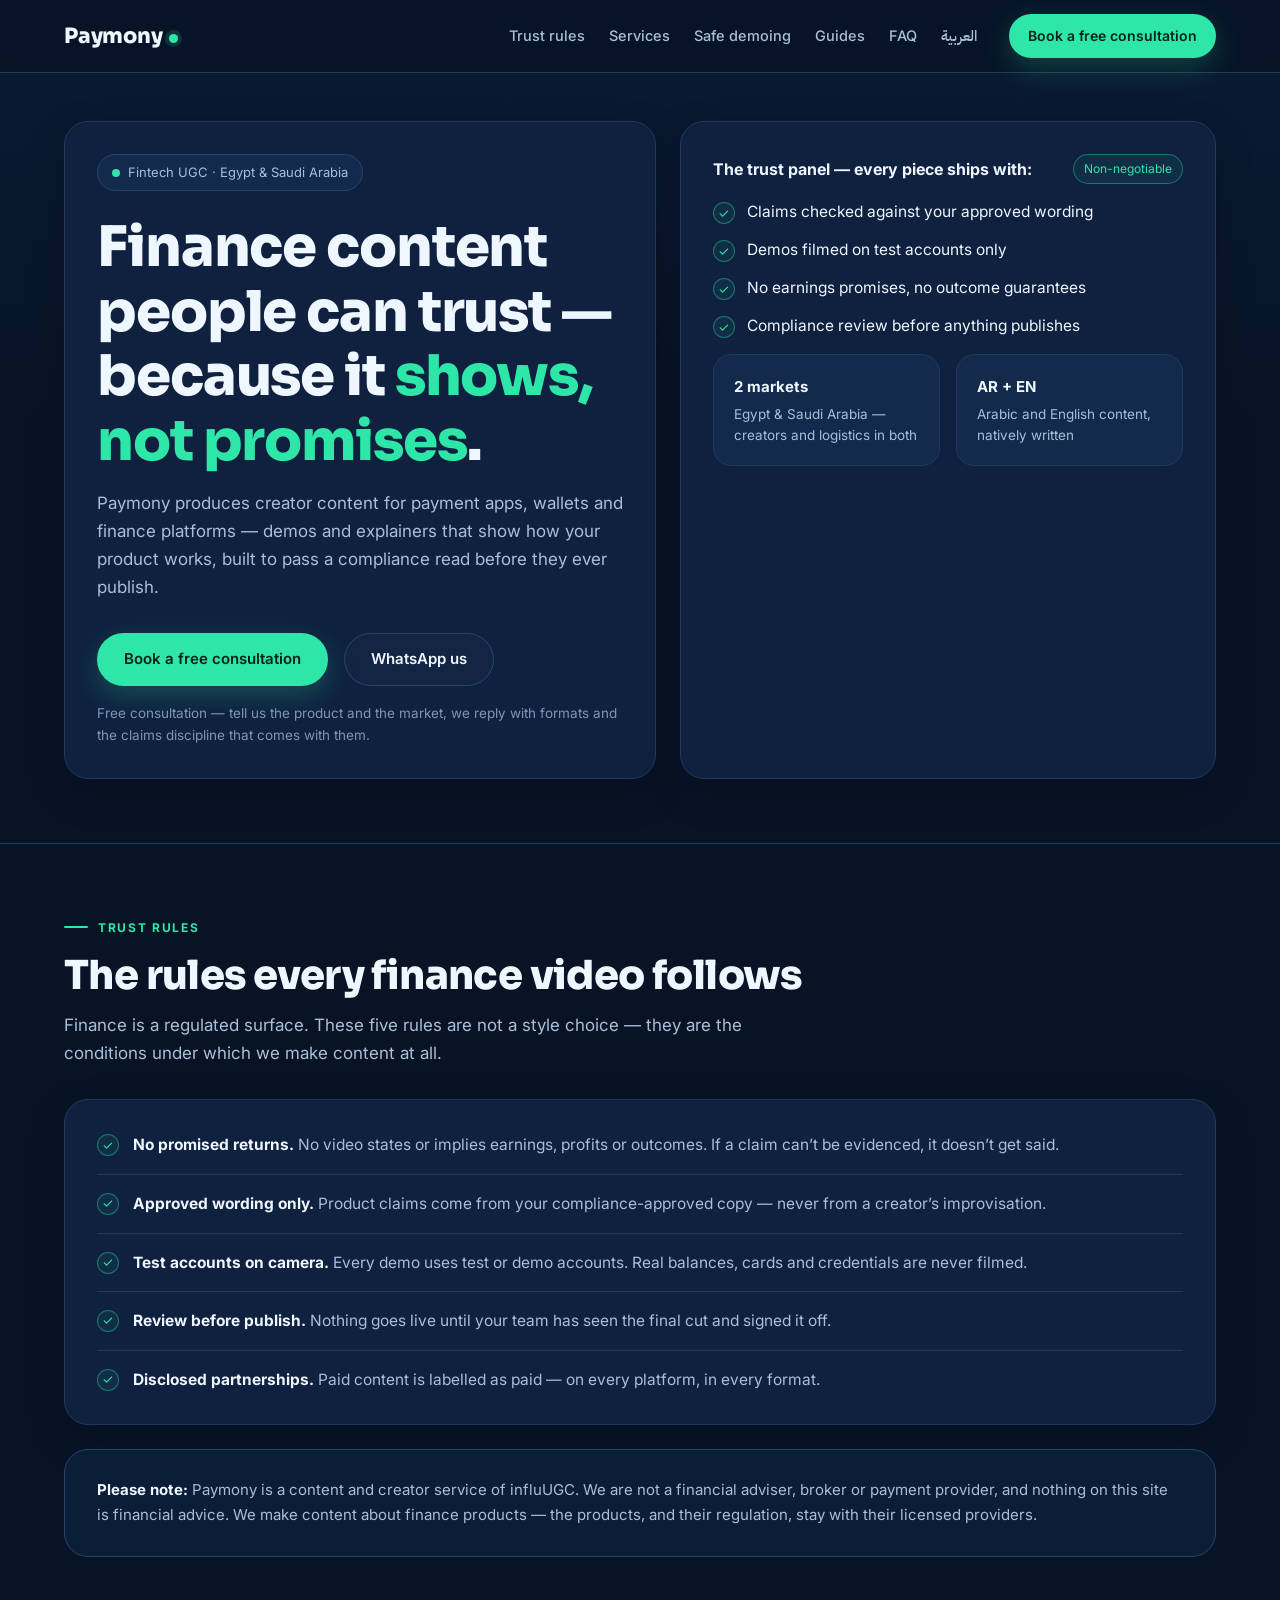
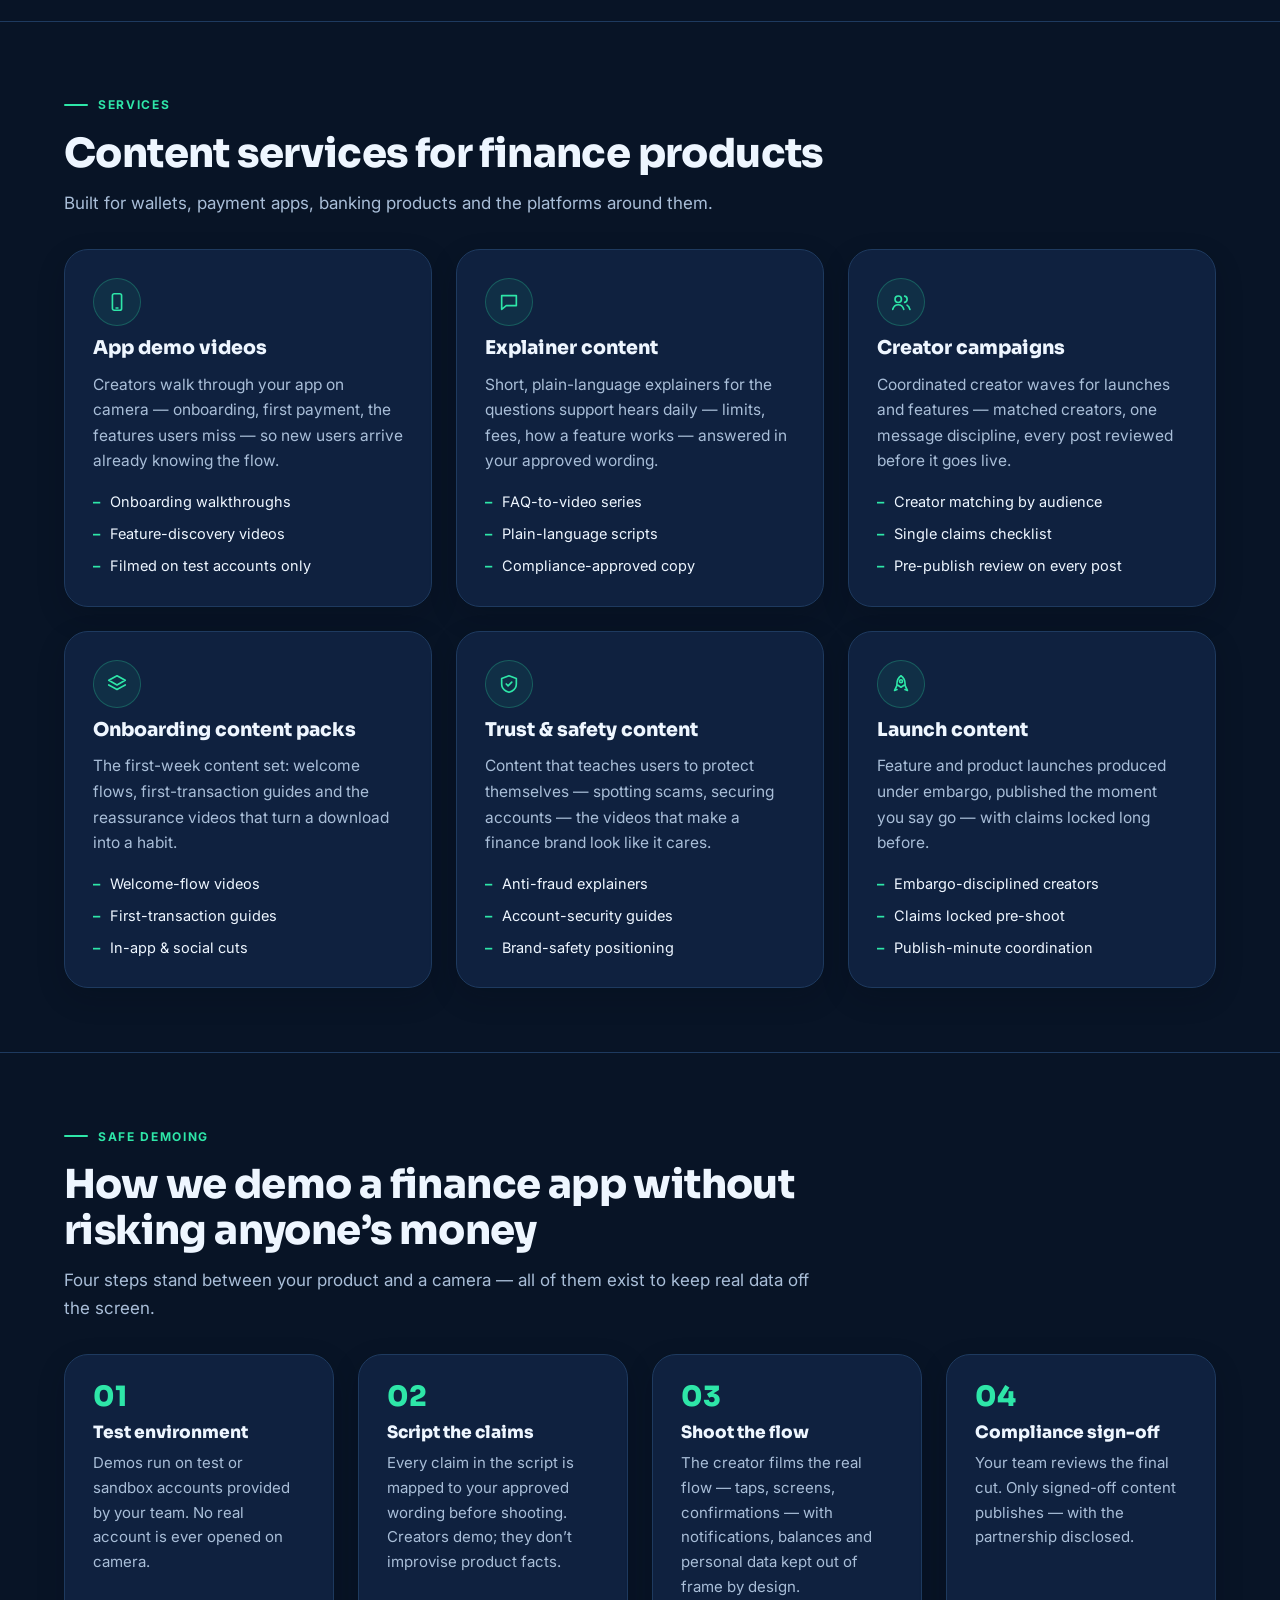
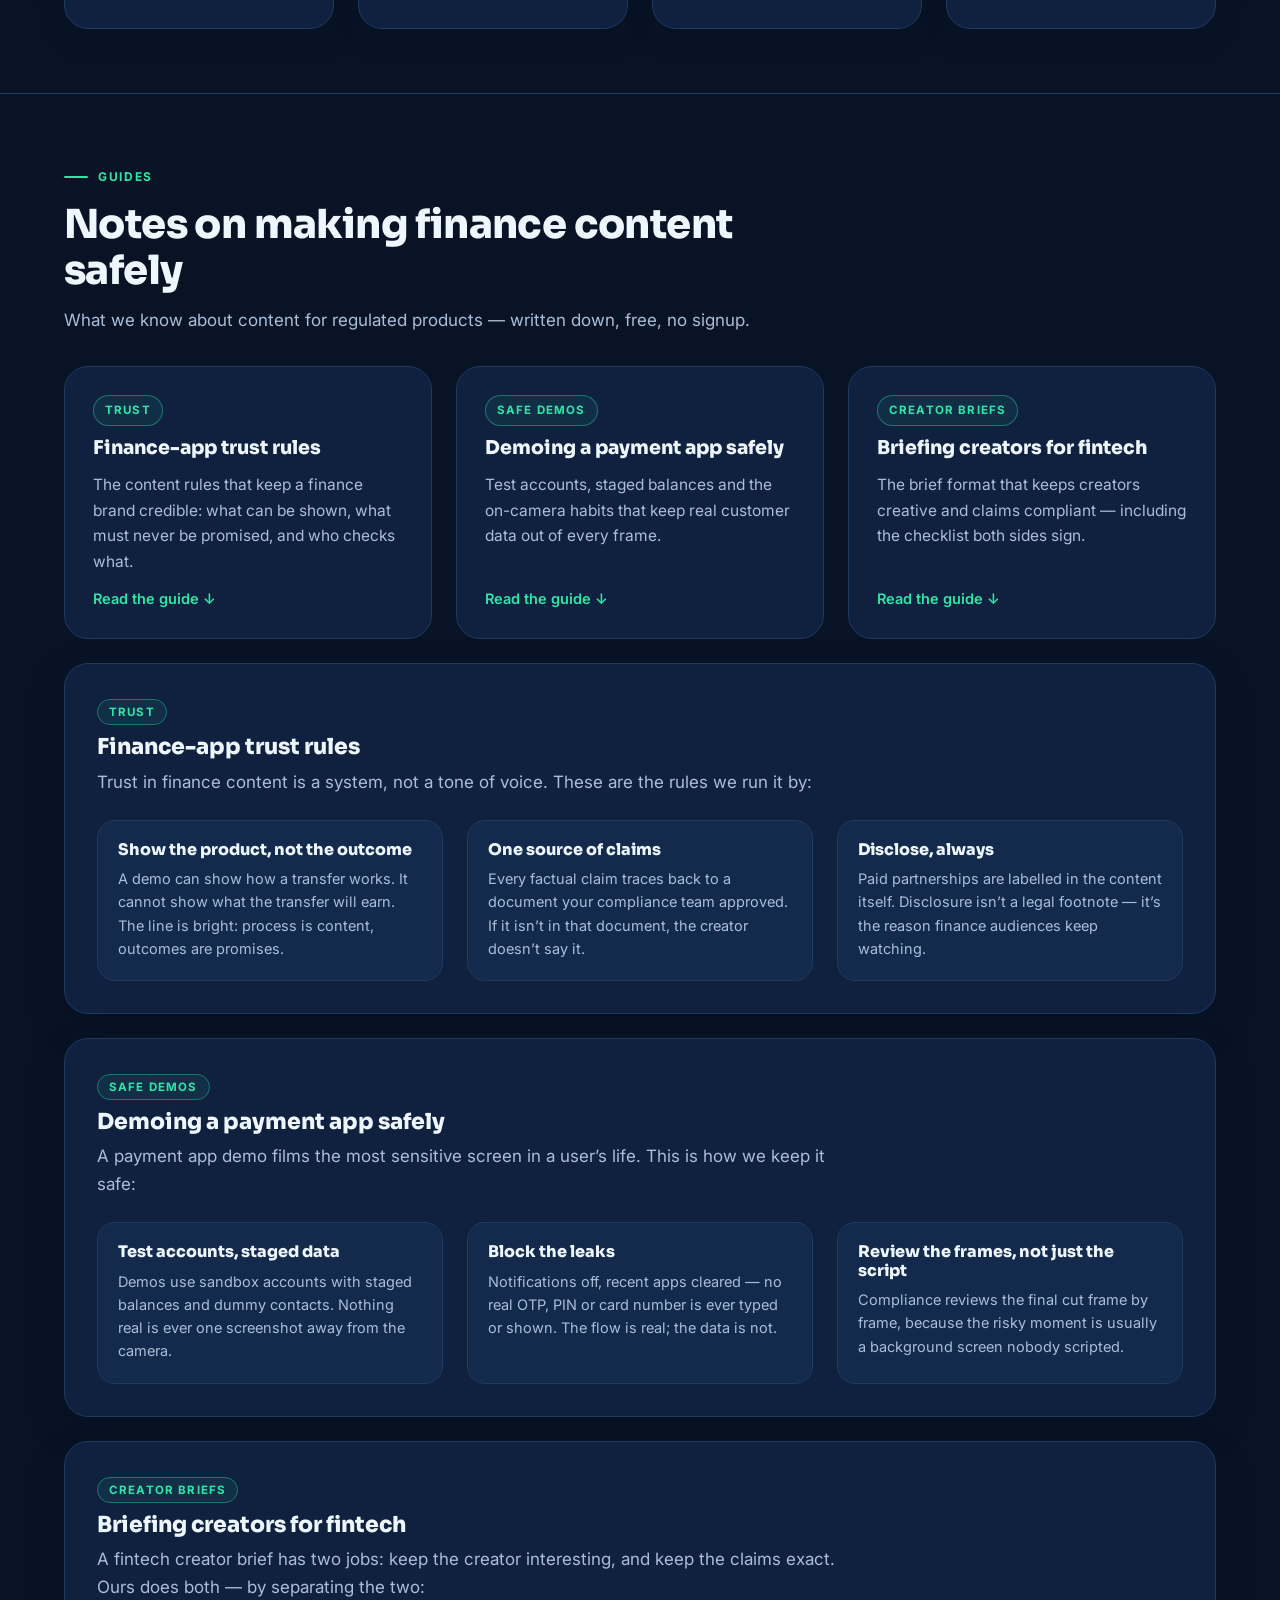
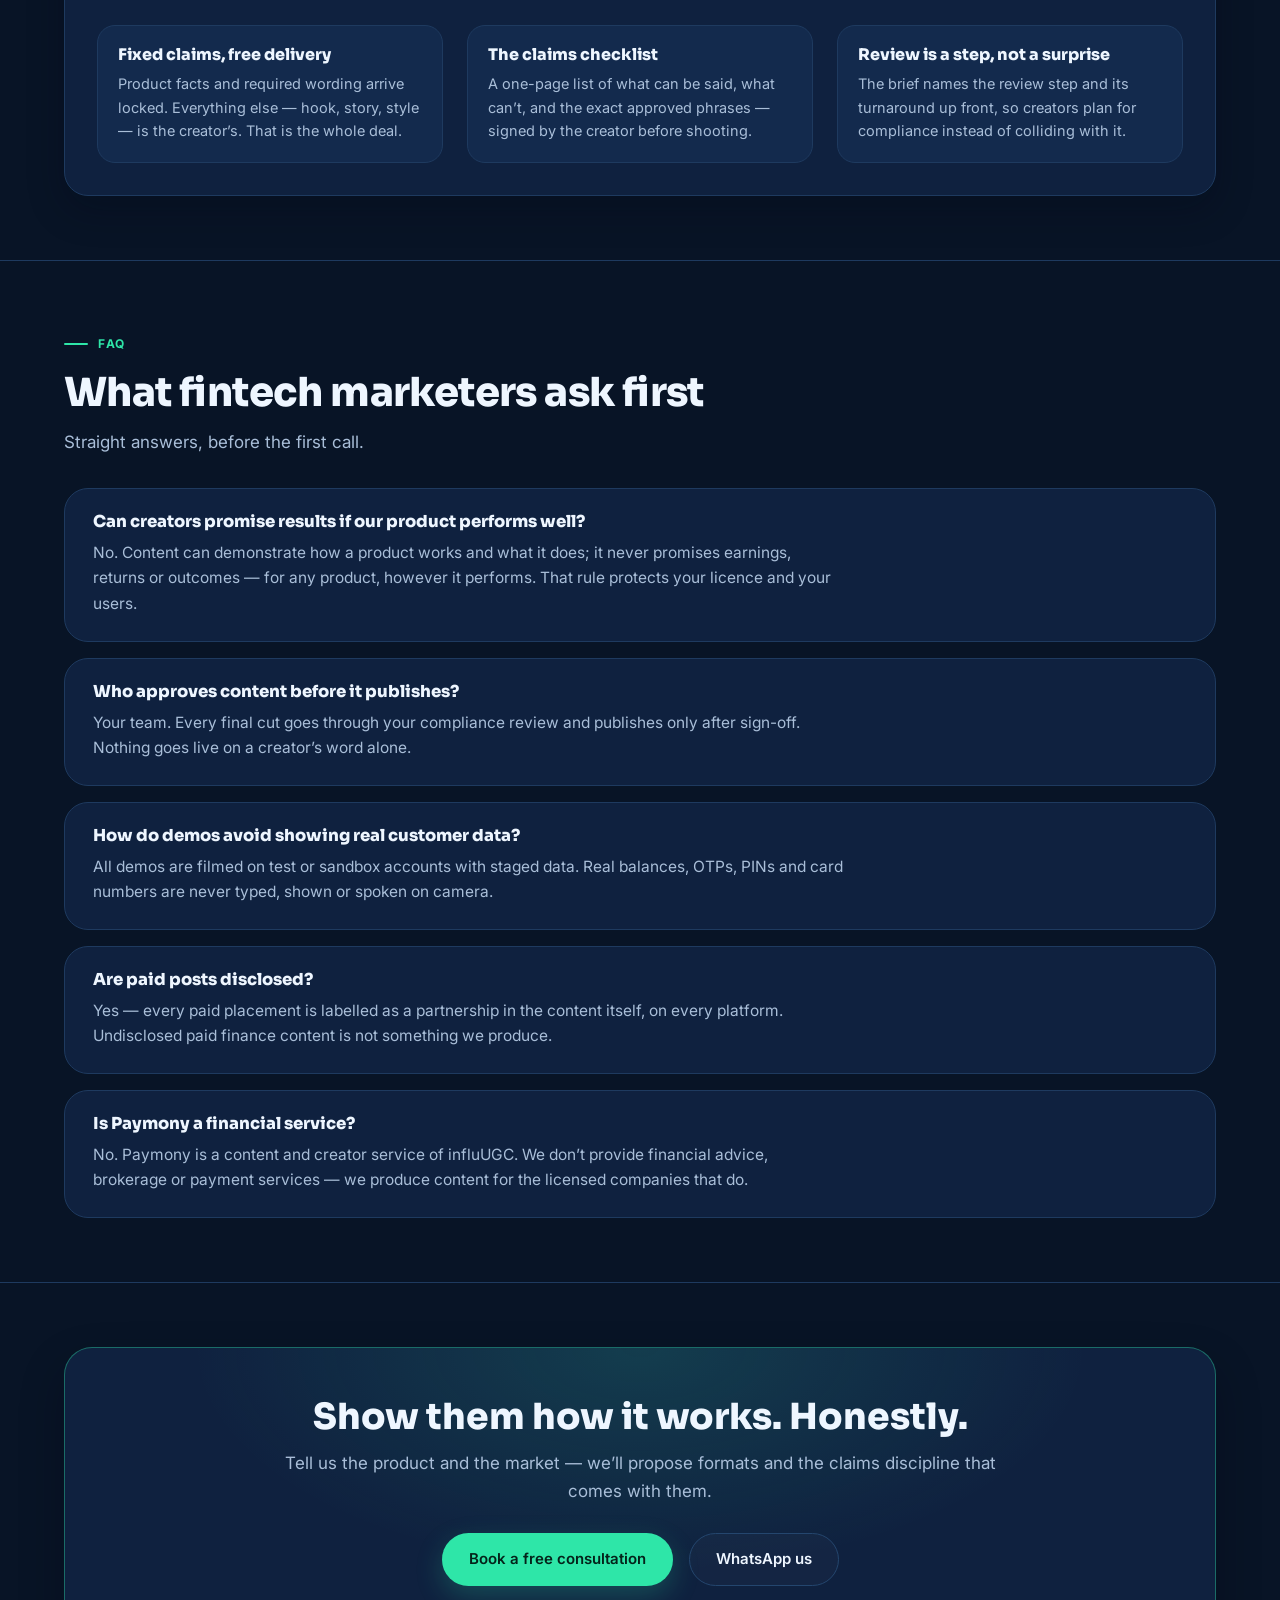
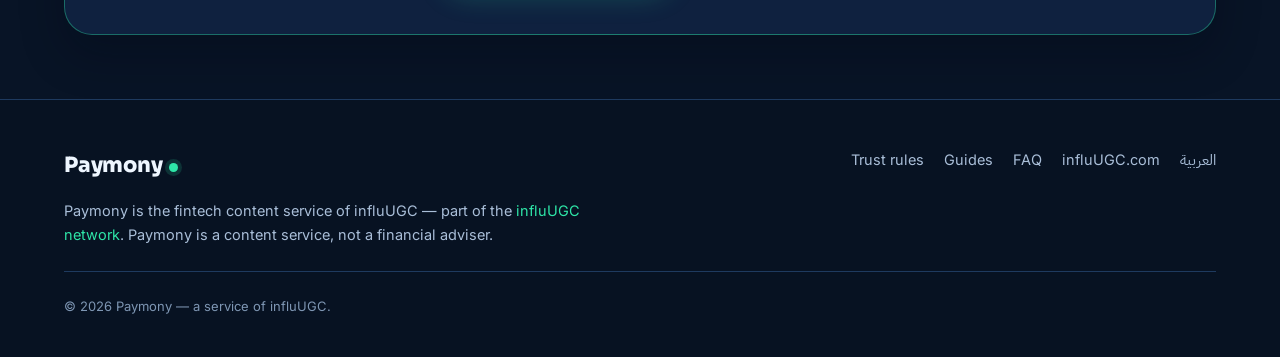
==== commit 7a70de81: "Identity v3: paymony distinct visual identity (owner order Nov 7)" ====
--- a/index.html
+++ b/index.html
@@ -1,5 +1,6 @@
 <!DOCTYPE html>
 <!-- framed-v2 -->
+<!-- identity-v3-paymony-2026-11-07 -->
 <html lang="en" dir="ltr">
 <head>
 <meta charset="UTF-8">
--- a/styles.css
+++ b/styles.css
@@ -1,81 +1,83 @@
-/* Framed layout system v2 — every block lives in a bordered panel.
-   1200px container · 8pt spacing scale · black #000 + neon lime #C8FF00.
-   Fonts: Sora/Inter (EN) · IBM Plex Sans Arabic (AR). */
+/* identity-v3-paymony-2026-11-07
+   Paymony — fintech trust identity: deep navy, mint accent, clean rounded fintech feel.
+   ============================================================ */
 :root{
-  --bg:#000; --panel:#0A0A0A; --panel2:#101010; --line:#1E1E1E;
-  --lime:#C8FF00; --lime-dim:rgba(200,255,0,.45); --lime-soft:rgba(200,255,0,.05);
-  --ink:#F4F4F4; --mut:#A9A9A9; --dim:#777; --r:16px;
+  --bg:#081426; --bg-soft:#0A1B33;
+  --panel:#0F213F; --panel2:#132A4D; --line:#1E3A5F; --line-soft:#24466E;
+  --mint:#2EE6A8; --mint-strong:#5EEBC0; --mint-dim:rgba(46,230,168,.38); --mint-soft:rgba(46,230,168,.07);
+  --cyan:#38BDF8;
+  --ink:#EEF6FF; --mut:#A9BED8; --dim:#7E96B3; --r:24px;
 }
 *{margin:0;padding:0;box-sizing:border-box}
 html{scroll-behavior:smooth}
-body{background:var(--bg);color:var(--ink);font-family:"Inter","IBM Plex Sans Arabic",system-ui,sans-serif;font-size:17px;line-height:1.65;-webkit-font-smoothing:antialiased}
+body{background:linear-gradient(180deg,#0A1B33 0%,var(--bg) 420px),var(--bg);color:var(--ink);font-family:"Inter","IBM Plex Sans Arabic",system-ui,sans-serif;font-size:17px;line-height:1.65;-webkit-font-smoothing:antialiased}
 html[lang="ar"] body{font-family:"IBM Plex Sans Arabic","Inter",system-ui,sans-serif;line-height:1.95}
 h1,h2,h3,.disp{font-family:"Sora","Inter",sans-serif;line-height:1.15;font-weight:800}
 html[lang="ar"] h1,html[lang="ar"] h2,html[lang="ar"] h3,html[lang="ar"] .disp{font-family:"IBM Plex Sans Arabic","Inter",sans-serif;line-height:1.45}
 a{color:inherit}
-::selection{background:var(--lime);color:#000}
-:focus-visible{outline:2px solid var(--lime);outline-offset:3px;border-radius:4px}
+::selection{background:var(--mint);color:#06281C}
+:focus-visible{outline:2px solid var(--mint);outline-offset:3px;border-radius:6px}
 .wrap{max-width:1200px;margin:0 auto;padding:0 24px}
 
-/* Header */
-header.site{position:sticky;top:0;z-index:50;background:rgba(0,0,0,.9);backdrop-filter:blur(10px);border-bottom:1px solid var(--line)}
+/* Header — clean navy bar, rounded pill CTA */
+header.site{position:sticky;top:0;z-index:50;background:rgba(8,20,38,.92);backdrop-filter:blur(12px);border-bottom:1px solid var(--line)}
 .header-in{display:flex;align-items:center;gap:24px;min-height:72px}
-.wordmark{font-family:"Sora",sans-serif;font-weight:800;font-size:20px;text-decoration:none;letter-spacing:-.01em}
+.wordmark{font-family:"Sora",sans-serif;font-weight:800;font-size:21px;text-decoration:none;letter-spacing:-.01em;color:var(--ink)}
 html[lang="ar"] .wordmark{font-family:"IBM Plex Sans Arabic",sans-serif}
-.wordmark i{display:inline-block;width:9px;height:9px;background:var(--lime);border-radius:2px;margin-inline-start:6px}
+.wordmark i{display:inline-block;width:9px;height:9px;background:var(--mint);border-radius:999px;margin-inline-start:6px;box-shadow:0 0 0 4px rgba(46,230,168,.15)}
 nav.main{margin-inline-start:auto;display:flex;gap:24px;align-items:center}
 nav.main a{color:var(--mut);text-decoration:none;font-size:14.5px;font-weight:500}
-nav.main a:hover{color:var(--ink)}
+nav.main a:hover{color:var(--mint)}
 .header-cta{margin-inline-start:8px}
 
-/* Buttons */
-.btn{display:inline-flex;align-items:center;justify-content:center;gap:8px;padding:13px 26px;border-radius:12px;font-weight:600;font-size:15px;text-decoration:none;border:1px solid transparent;transition:transform .2s,border-color .2s,background .2s}
+/* Buttons — pill, mint primary */
+.btn{display:inline-flex;align-items:center;justify-content:center;gap:8px;padding:13px 26px;border-radius:999px;font-weight:600;font-size:15px;text-decoration:none;border:1px solid transparent;transition:transform .2s,border-color .2s,background .2s,box-shadow .2s}
 .btn:active{transform:scale(.98)}
-.btn-primary{background:var(--lime);color:#000;box-shadow:0 10px 34px rgba(200,255,0,.16)}
-.btn-primary:hover{background:#DFFF4D}
-.btn-ghost{border-color:#2C2C2C;color:var(--ink);background:transparent}
-.btn-ghost:hover{border-color:var(--lime-dim)}
+.btn-primary{background:var(--mint);color:#04231A;box-shadow:0 10px 28px rgba(46,230,168,.22)}
+.btn-primary:hover{background:var(--mint-strong)}
+.btn-ghost{border-color:var(--line-soft);color:var(--ink);background:rgba(255,255,255,.02)}
+.btn-ghost:hover{border-color:var(--mint-dim);color:var(--mint)}
 .btn-sm{padding:9px 18px;font-size:14px}
 
-/* Sections — strict anatomy: eyebrow + H2 + short lead, hairline between */
+/* Sections */
 section{padding:64px 0}
 section+section{border-top:1px solid var(--line)}
 .sec-head{max-width:760px;margin-bottom:32px}
-.eyebrow{display:inline-flex;align-items:center;gap:10px;color:var(--lime);font-size:12px;font-weight:700;letter-spacing:.14em;text-transform:uppercase;margin-bottom:16px}
+.eyebrow{display:inline-flex;align-items:center;gap:10px;color:var(--mint);font-size:12px;font-weight:700;letter-spacing:.14em;text-transform:uppercase;margin-bottom:16px}
 html[lang="ar"] .eyebrow{letter-spacing:0;font-size:13px}
-.eyebrow::before{content:"";width:24px;height:1px;background:var(--lime)}
-.sec-head h2{font-size:clamp(28px,3.2vw,40px);margin-bottom:12px}
+.eyebrow::before{content:"";width:24px;height:2px;border-radius:999px;background:var(--mint)}
+.sec-head h2{font-size:clamp(28px,3.2vw,40px);margin-bottom:12px;letter-spacing:-.015em}
 .lead{color:var(--mut);max-width:68ch;font-size:17px}
 
-/* The frame — no content floats outside a panel */
-.panel{background:var(--panel);border:1px solid var(--line);border-radius:var(--r);padding:32px}
-
-/* Hero — two framed columns */
+/* Panels — solid navy, soft shadow, generous rounding */
+.panel{background:var(--panel);border:1px solid var(--line);border-radius:var(--r);padding:32px;box-shadow:0 14px 36px rgba(1,8,20,.28)}
+
+/* Hero */
 .hero{padding:48px 0 64px}
 .hero-grid{display:grid;grid-template-columns:1.05fr .95fr;gap:24px;align-items:stretch}
 .hero-copy{display:flex;flex-direction:column;justify-content:center}
-.chip{display:inline-flex;align-items:center;gap:8px;border:1px solid var(--line);background:var(--panel);border-radius:999px;padding:7px 14px;font-size:13px;color:var(--mut);width:fit-content;margin-bottom:24px}
-.chip i{width:8px;height:8px;border-radius:50%;background:var(--lime);flex:0 0 8px}
-h1{font-size:clamp(34px,4.4vw,56px);margin-bottom:16px}
-h1 em{color:var(--lime);font-style:normal}
+.chip{display:inline-flex;align-items:center;gap:8px;border:1px solid var(--line-soft);background:var(--panel2);border-radius:999px;padding:7px 14px;font-size:13px;color:var(--mut);width:fit-content;margin-bottom:24px}
+.chip i{width:8px;height:8px;border-radius:50%;background:var(--mint);flex:0 0 8px}
+h1{font-size:clamp(34px,4.4vw,56px);margin-bottom:16px;letter-spacing:-.02em}
+h1 em{color:var(--mint);font-style:normal}
 .hero-copy .lead{margin-bottom:32px}
 .cta-row{display:flex;gap:16px;flex-wrap:wrap}
 .hero-note{margin-top:16px;font-size:13.5px;color:var(--dim)}
 .hero-visual{display:flex;flex-direction:column;gap:16px}
 .pv-head{display:flex;align-items:center;justify-content:space-between;gap:16px}
 .pv-title{font-weight:700;font-size:16px}
-.pv-tag{font-size:12px;color:var(--lime);border:1px solid var(--lime-dim);border-radius:999px;padding:4px 10px;white-space:nowrap}
+.pv-tag{font-size:12px;color:var(--mint);border:1px solid var(--mint-dim);background:var(--mint-soft);border-radius:999px;padding:4px 10px;white-space:nowrap}
 .tile-grid{display:grid;grid-template-columns:1fr 1fr;gap:16px}
-.tile{border:1px solid var(--line);background:var(--panel2);border-radius:12px;padding:20px}
+.tile{border:1px solid var(--line);background:var(--panel2);border-radius:18px;padding:20px}
 .tile b{display:block;font-size:15px;margin-bottom:4px}
 .tile span{color:var(--mut);font-size:13.5px;line-height:1.55;display:block}
 .checks{list-style:none;display:flex;flex-direction:column;gap:14px}
 .checks li{display:flex;gap:12px;align-items:flex-start;font-size:15.5px;line-height:1.55}
-.tick{flex:0 0 22px;width:22px;height:22px;border:1px solid var(--lime-dim);border-radius:6px;color:var(--lime);display:inline-flex;align-items:center;justify-content:center;font-size:13px;margin-top:2px}
+.tick{flex:0 0 22px;width:22px;height:22px;border:1px solid var(--mint-dim);background:var(--mint-soft);border-radius:999px;color:var(--mint);display:inline-flex;align-items:center;justify-content:center;font-size:13px;margin-top:2px}
 .msteps{display:flex;flex-direction:column}
-.mstep{display:flex;gap:14px;align-items:baseline;padding:11px 0;border-top:1px dashed #262626;font-size:15px}
+.mstep{display:flex;gap:14px;align-items:baseline;padding:11px 0;border-top:1px dashed var(--line-soft);font-size:15px}
 .mstep:first-child{border-top:none;padding-top:0}
-.mstep b{color:var(--lime);font-family:"Sora",sans-serif;font-size:13px;font-weight:800;white-space:nowrap}
+.mstep b{color:var(--mint);font-family:"Sora",sans-serif;font-size:13px;font-weight:800;white-space:nowrap}
 .mstep span{color:var(--mut)}
 .mstep span strong{color:var(--ink);font-weight:600}
 
@@ -84,26 +86,26 @@
 .strip .lbl{font-weight:700;font-size:15.5px;margin-inline-end:8px}
 .tag{border:1px solid var(--line);border-radius:999px;padding:8px 16px;font-size:14px;color:var(--mut);background:var(--panel2)}
 
-/* Cards */
+/* Cards — rounded fintech cards */
 .cards{display:grid;grid-template-columns:repeat(3,1fr);gap:24px}
-.card{background:var(--panel);border:1px solid var(--line);border-radius:var(--r);padding:28px;display:flex;flex-direction:column;gap:12px;transition:transform .25s,border-color .25s}
-.card:hover{transform:translateY(-3px);border-color:var(--lime-dim)}
-.glyph{width:44px;height:44px;border:1px solid var(--line);border-radius:12px;display:flex;align-items:center;justify-content:center;color:var(--lime);background:var(--panel2)}
+.card{background:var(--panel);border:1px solid var(--line);border-radius:var(--r);padding:28px;display:flex;flex-direction:column;gap:12px;box-shadow:0 10px 28px rgba(1,8,20,.20);transition:transform .25s,border-color .25s,box-shadow .25s}
+.card:hover{transform:translateY(-3px);border-color:var(--mint-dim);box-shadow:0 18px 38px rgba(1,8,20,.32)}
+.glyph{width:48px;height:48px;border:1px solid rgba(46,230,168,.25);border-radius:999px;display:flex;align-items:center;justify-content:center;color:var(--mint);background:var(--mint-soft)}
 .glyph svg{width:22px;height:22px}
 .card h3{font-size:19px}
 .card p{color:var(--mut);font-size:15.5px}
 .card ul{list-style:none;margin-top:4px;display:flex;flex-direction:column;gap:8px}
 .card li{font-size:14.5px;display:flex;gap:10px;align-items:baseline}
-.card li::before{content:"–";color:var(--lime);font-weight:700}
-
-/* Numbered rows inside a panel */
+.card li::before{content:"–";color:var(--mint);font-weight:700}
+
+/* Numbered rows */
 .rows{display:grid;grid-template-columns:1fr 1fr;gap:16px}
-.arow{display:flex;gap:16px;padding:20px;border:1px solid var(--line);border-radius:12px;background:var(--panel2)}
-.num{font-family:"Sora",sans-serif;font-weight:800;color:var(--lime);font-size:14px;border:1px solid var(--lime-dim);border-radius:8px;width:40px;height:40px;flex:0 0 40px;display:flex;align-items:center;justify-content:center}
+.arow{display:flex;gap:16px;padding:20px;border:1px solid var(--line);border-radius:18px;background:var(--panel2)}
+.num{font-family:"Sora",sans-serif;font-weight:800;color:var(--mint);font-size:14px;border:1px solid var(--mint-dim);border-radius:999px;width:40px;height:40px;flex:0 0 40px;display:flex;align-items:center;justify-content:center}
 .arow h3{font-size:16.5px;margin-bottom:4px}
 .arow p{color:var(--mut);font-size:14.5px;line-height:1.55}
-.note{margin-top:24px;border:1px dashed var(--lime-dim);border-radius:12px;padding:20px 24px;background:var(--lime-soft);font-size:15.5px}
-.note b{color:var(--lime)}
+.note{margin-top:24px;border:1px dashed var(--mint-dim);border-radius:18px;padding:20px 24px;background:var(--mint-soft);font-size:15.5px}
+.note b{color:var(--mint)}
 
 /* Checklist panel rows */
 .rule{display:flex;gap:14px;padding:16px 0;border-top:1px solid var(--line);font-size:15.5px}
@@ -114,24 +116,24 @@
 
 /* Steps */
 .steps{display:grid;grid-template-columns:repeat(4,1fr);gap:24px}
-.step{background:var(--panel);border:1px solid var(--line);border-radius:var(--r);padding:28px}
-.step .n{font-family:"Sora",sans-serif;font-size:28px;font-weight:800;color:var(--lime);margin-bottom:12px;line-height:1}
+.step{background:var(--panel);border:1px solid var(--line);border-radius:var(--r);padding:28px;box-shadow:0 10px 28px rgba(1,8,20,.18)}
+.step .n{font-family:"Sora",sans-serif;font-size:28px;font-weight:800;color:var(--mint);margin-bottom:12px;line-height:1}
 .step h3{font-size:17px;margin-bottom:8px}
 .step p{color:var(--mut);font-size:15px}
 
 /* Guides */
 .gcard{background:var(--panel);border:1px solid var(--line);border-radius:var(--r);padding:28px;display:flex;flex-direction:column;gap:12px;transition:transform .25s,border-color .25s}
-.gcard:hover{transform:translateY(-3px);border-color:var(--lime-dim)}
-.gchip{align-self:flex-start;font-size:11.5px;font-weight:700;letter-spacing:.1em;text-transform:uppercase;color:var(--lime);border:1px solid var(--lime-dim);border-radius:999px;padding:5px 11px}
+.gcard:hover{transform:translateY(-3px);border-color:var(--mint-dim)}
+.gchip{align-self:flex-start;font-size:11.5px;font-weight:700;letter-spacing:.1em;text-transform:uppercase;color:var(--mint);border:1px solid var(--mint-dim);background:var(--mint-soft);border-radius:999px;padding:5px 11px}
 html[lang="ar"] .gchip{letter-spacing:0;font-size:12.5px}
 .gcard h3{font-size:19px}
 .gcard p{color:var(--mut);font-size:15.5px}
-.gcard a.more{color:var(--lime);text-decoration:none;font-weight:600;font-size:14.5px;margin-top:auto}
+.gcard a.more{color:var(--mint);text-decoration:none;font-weight:600;font-size:14.5px;margin-top:auto}
 .guide{margin-top:24px}
 .guide .g-title{font-size:22px;margin:10px 0 8px}
 .guide .g-intro{color:var(--mut);max-width:68ch}
 .g-points{display:grid;grid-template-columns:repeat(3,1fr);gap:24px;margin-top:24px}
-.g-point{border:1px solid var(--line);border-radius:12px;background:var(--panel2);padding:20px}
+.g-point{border:1px solid var(--line);border-radius:18px;background:var(--panel2);padding:20px}
 .g-point h3{font-size:16px;margin-bottom:8px}
 .g-point p{color:var(--mut);font-size:14.5px;line-height:1.6}
 
@@ -141,12 +143,12 @@
 .qa h3{font-size:16.5px;margin-bottom:8px}
 .qa p{color:var(--mut);font-size:15.5px;max-width:75ch}
 
-/* Disclaimer */
-.disclaimer{background:#070707;border:1px solid var(--line);border-radius:var(--r);padding:28px 32px;font-size:15px;color:var(--mut)}
+/* Disclaimer — keep text untouched, restyle container only */
+.disclaimer{background:#0A1E38;border:1px solid var(--line-soft);border-radius:var(--r);padding:28px 32px;font-size:15px;color:var(--mut)}
 .disclaimer b{color:var(--ink)}
 
-/* CTA band — framed lime-glow panel */
-.cta-band{background:radial-gradient(640px 320px at 50% 0%,rgba(200,255,0,.13),transparent 70%),var(--panel);border:1px solid var(--lime-dim);border-radius:var(--r);padding:48px 32px;text-align:center}
+/* CTA band — navy panel with mint glow, rounded */
+.cta-band{background:radial-gradient(640px 320px at 50% 0%,rgba(46,230,168,.14),transparent 70%),var(--panel);border:1px solid var(--mint-dim);border-radius:28px;padding:48px 32px;text-align:center;box-shadow:0 20px 44px rgba(1,8,20,.30)}
 .cta-band h2{font-size:clamp(26px,3vw,36px);margin-bottom:12px}
 .cta-band .lead{margin:0 auto 28px}
 .cta-band .cta-row{justify-content:center}
@@ -159,22 +161,22 @@
 .err .cta-row{justify-content:center}
 
 /* Footer */
-footer.site{border-top:1px solid var(--line);padding:48px 0 40px}
+footer.site{border-top:1px solid var(--line);padding:48px 0 40px;background:#071222}
 .foot-grid{display:flex;flex-wrap:wrap;gap:24px;justify-content:space-between;align-items:flex-start}
 .foot-links{display:flex;gap:20px;flex-wrap:wrap}
 .foot-links a{color:var(--mut);text-decoration:none;font-size:14.5px}
-.foot-links a:hover{color:var(--lime)}
+.foot-links a:hover{color:var(--mint)}
 .footer-net{color:var(--mut);font-size:14.5px;max-width:62ch;margin-top:16px}
-.footer-net a{color:var(--lime);text-decoration:none}
+.footer-net a{color:var(--mint);text-decoration:none}
 .footer-legal{color:var(--dim);font-size:13px;margin-top:24px;border-top:1px solid var(--line);padding-top:24px}
 
 /* Mobile sticky bar */
 .mb-bar{display:none}
 @media(max-width:760px){
-  .mb-bar{display:flex;position:fixed;bottom:0;left:0;right:0;z-index:60;gap:12px;padding:12px 16px calc(12px + env(safe-area-inset-bottom));background:rgba(5,5,5,.94);backdrop-filter:blur(10px);border-top:1px solid var(--line)}
-  .mb-bar a{flex:1;text-align:center;padding:13px;border-radius:12px;font-weight:600;font-size:15px;text-decoration:none}
-  .mb-book{background:var(--lime);color:#000}
-  .mb-wa{border:1px solid #2C2C2C;color:var(--ink)}
+  .mb-bar{display:flex;position:fixed;bottom:0;left:0;right:0;z-index:60;gap:12px;padding:12px 16px calc(12px + env(safe-area-inset-bottom));background:rgba(8,20,38,.96);backdrop-filter:blur(10px);border-top:1px solid var(--line)}
+  .mb-bar a{flex:1;text-align:center;padding:13px;border-radius:999px;font-weight:600;font-size:15px;text-decoration:none}
+  .mb-book{background:var(--mint);color:#04231A}
+  .mb-wa{border:1px solid var(--line-soft);color:var(--ink)}
   body{padding-bottom:78px}
 }
 
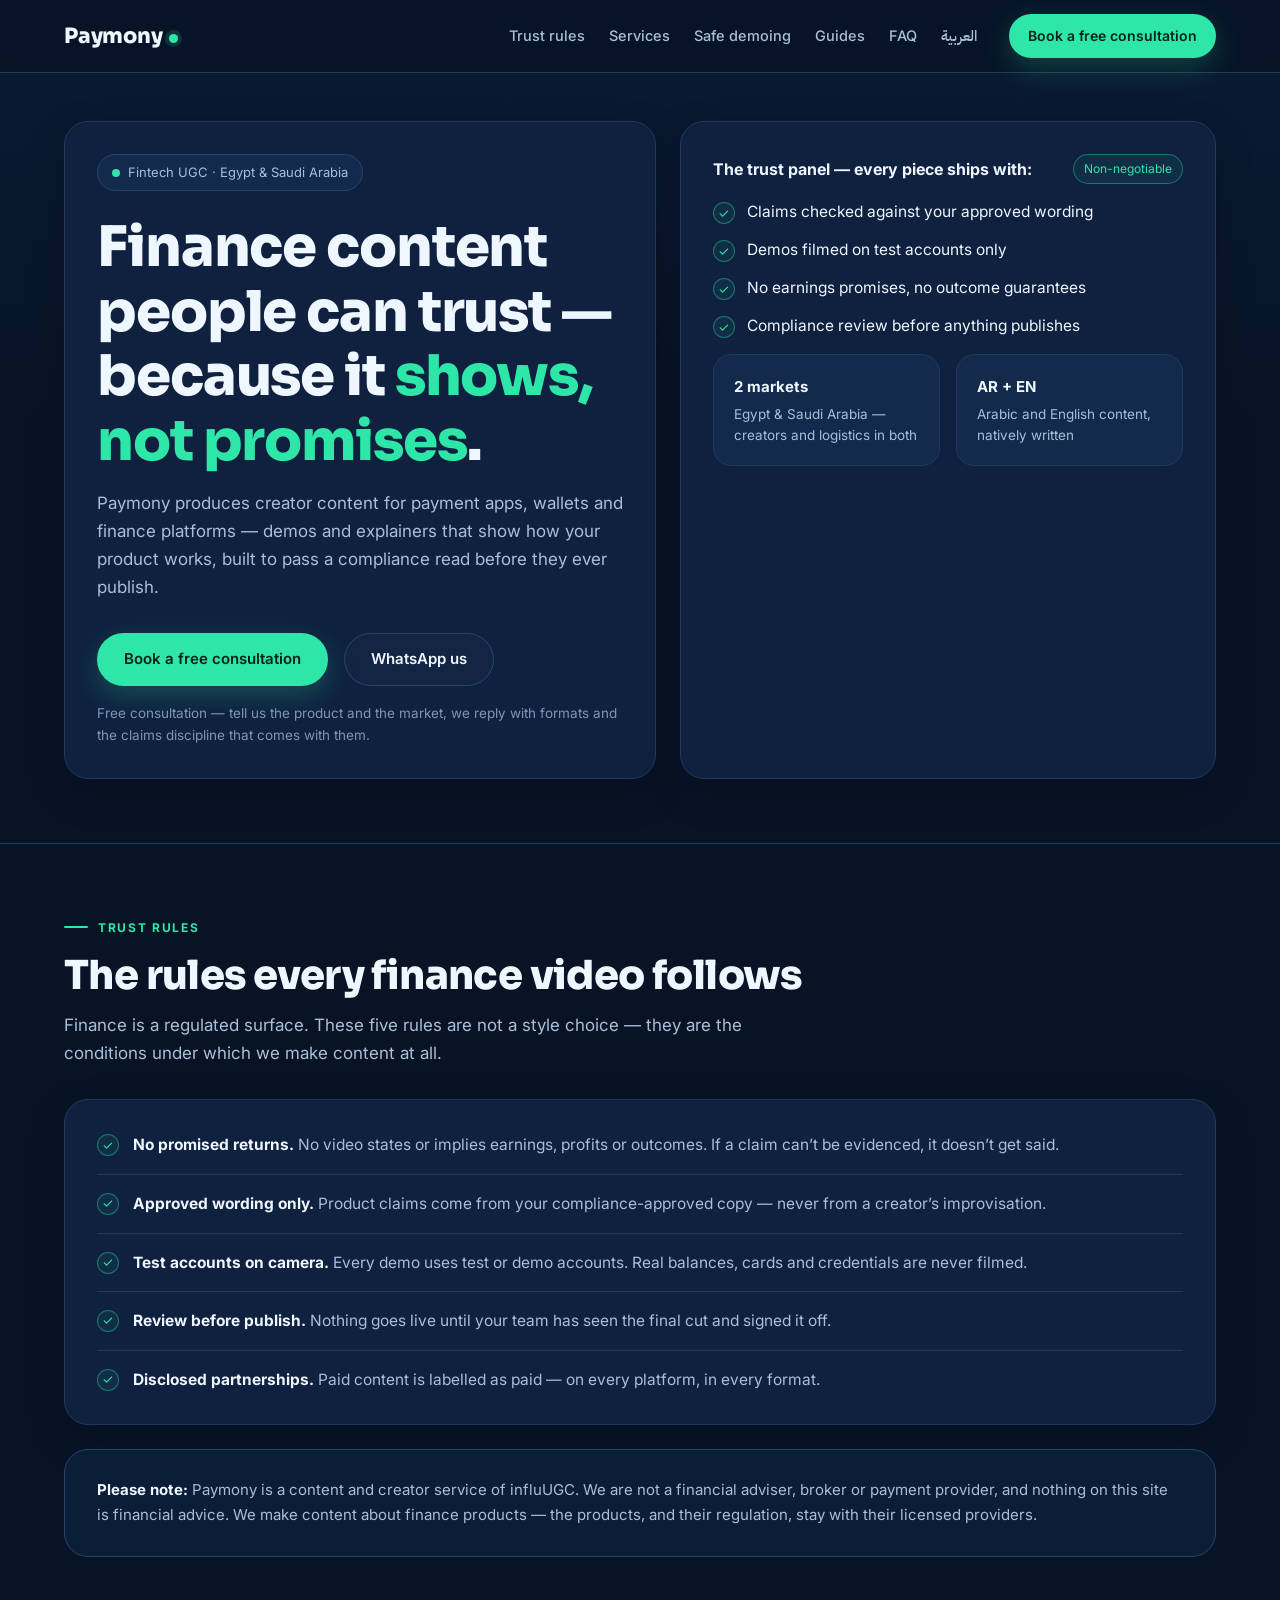
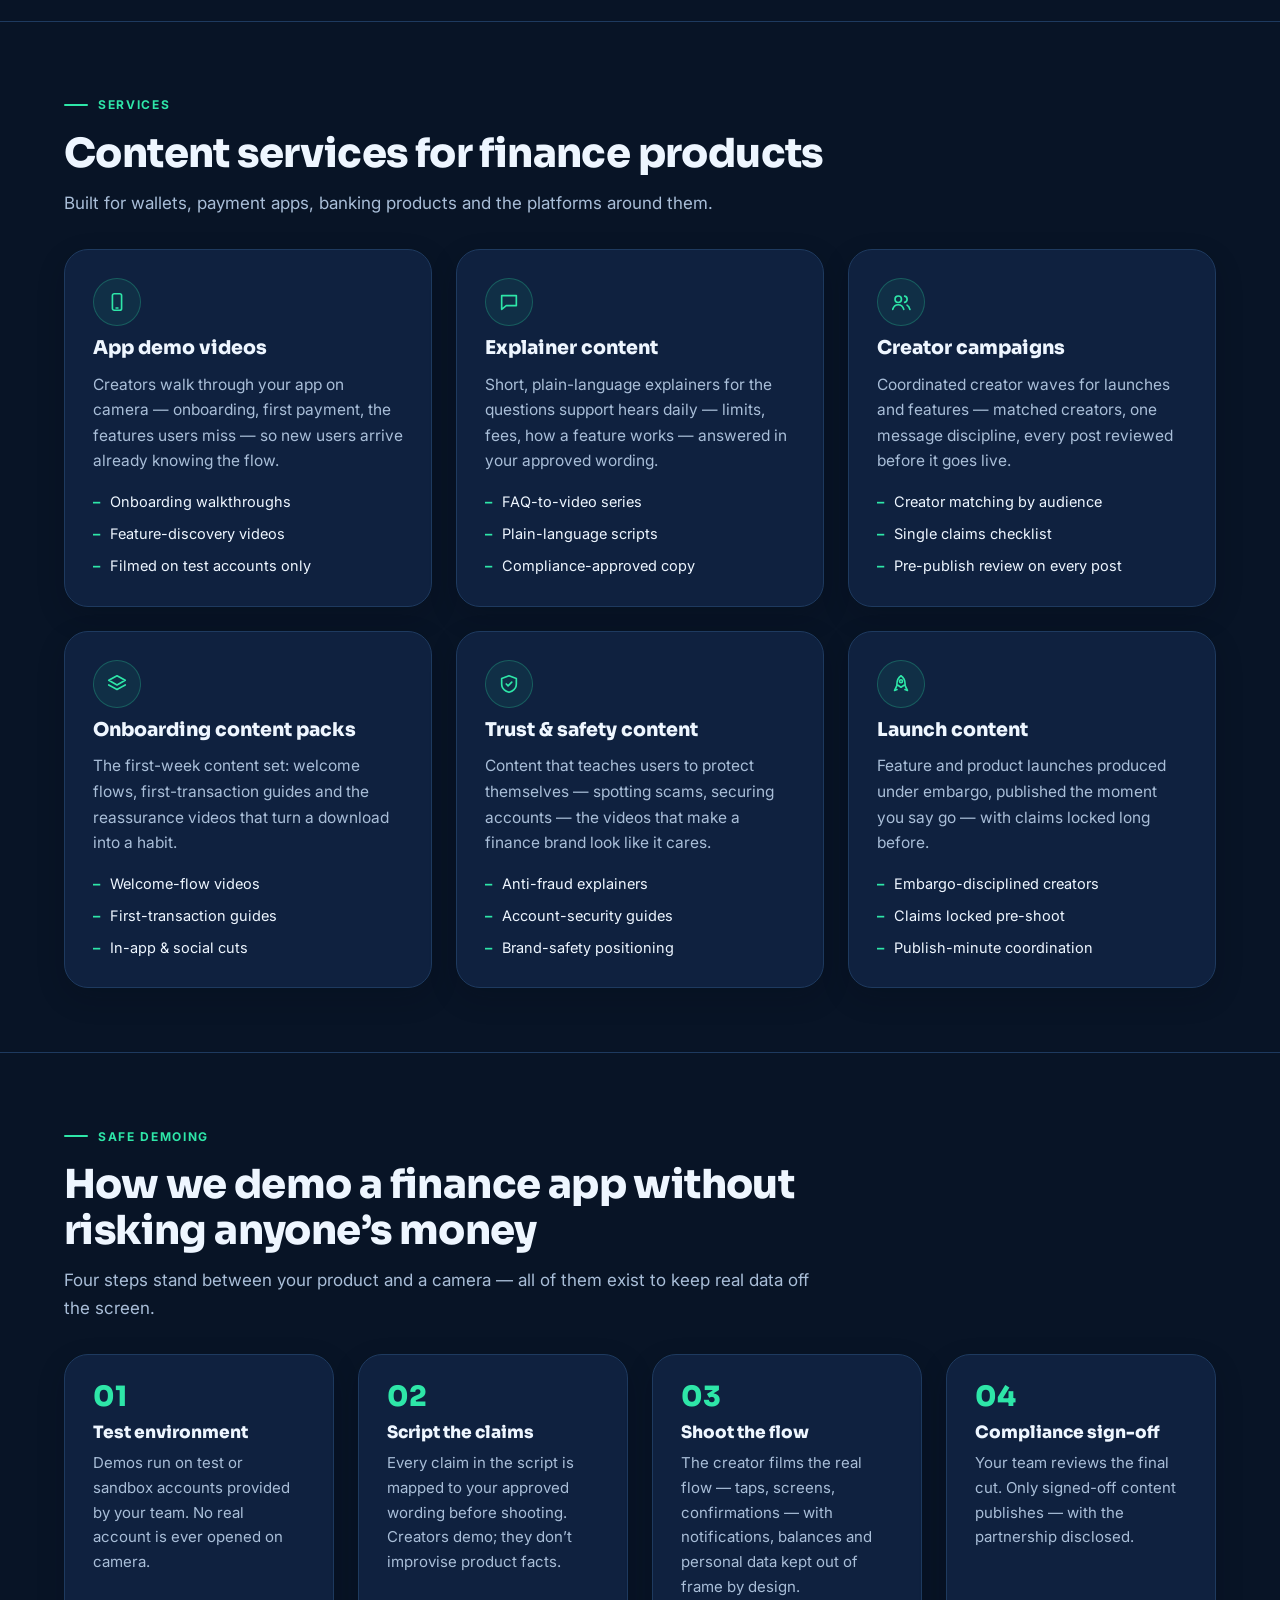
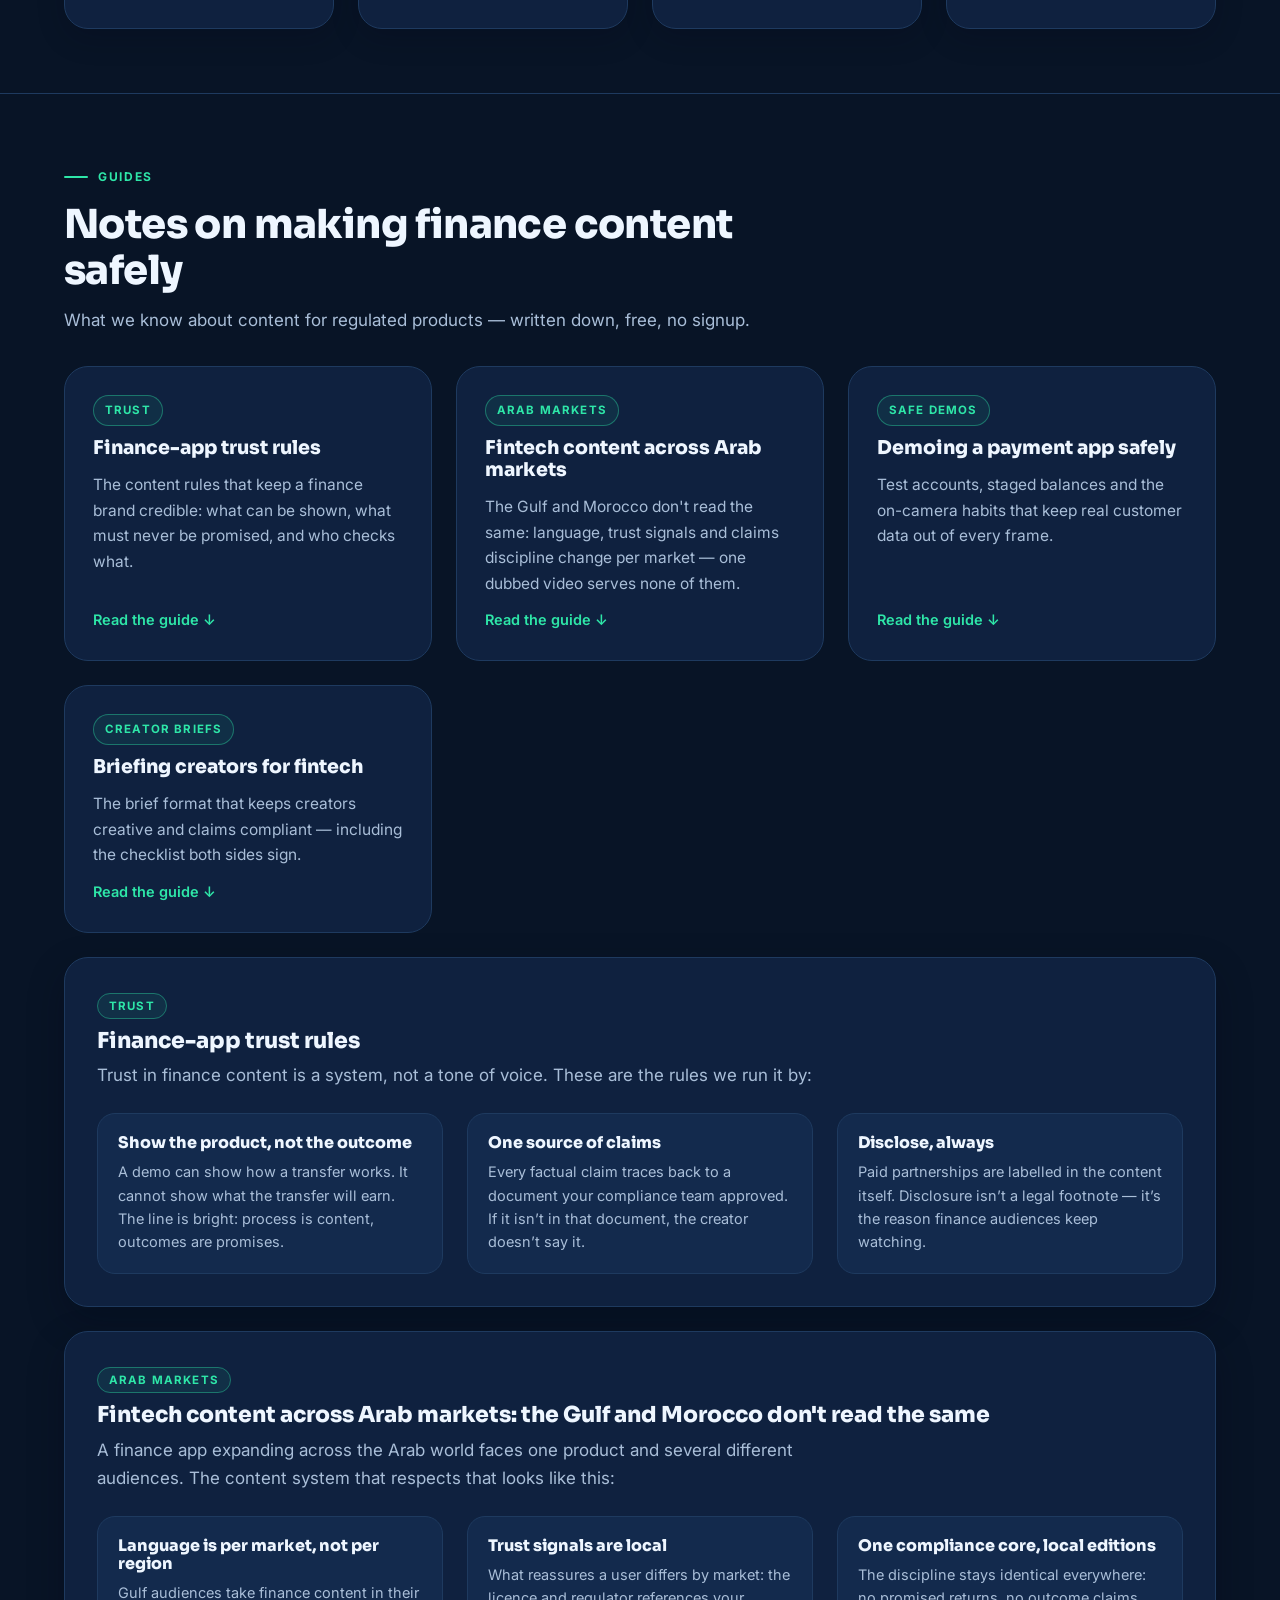
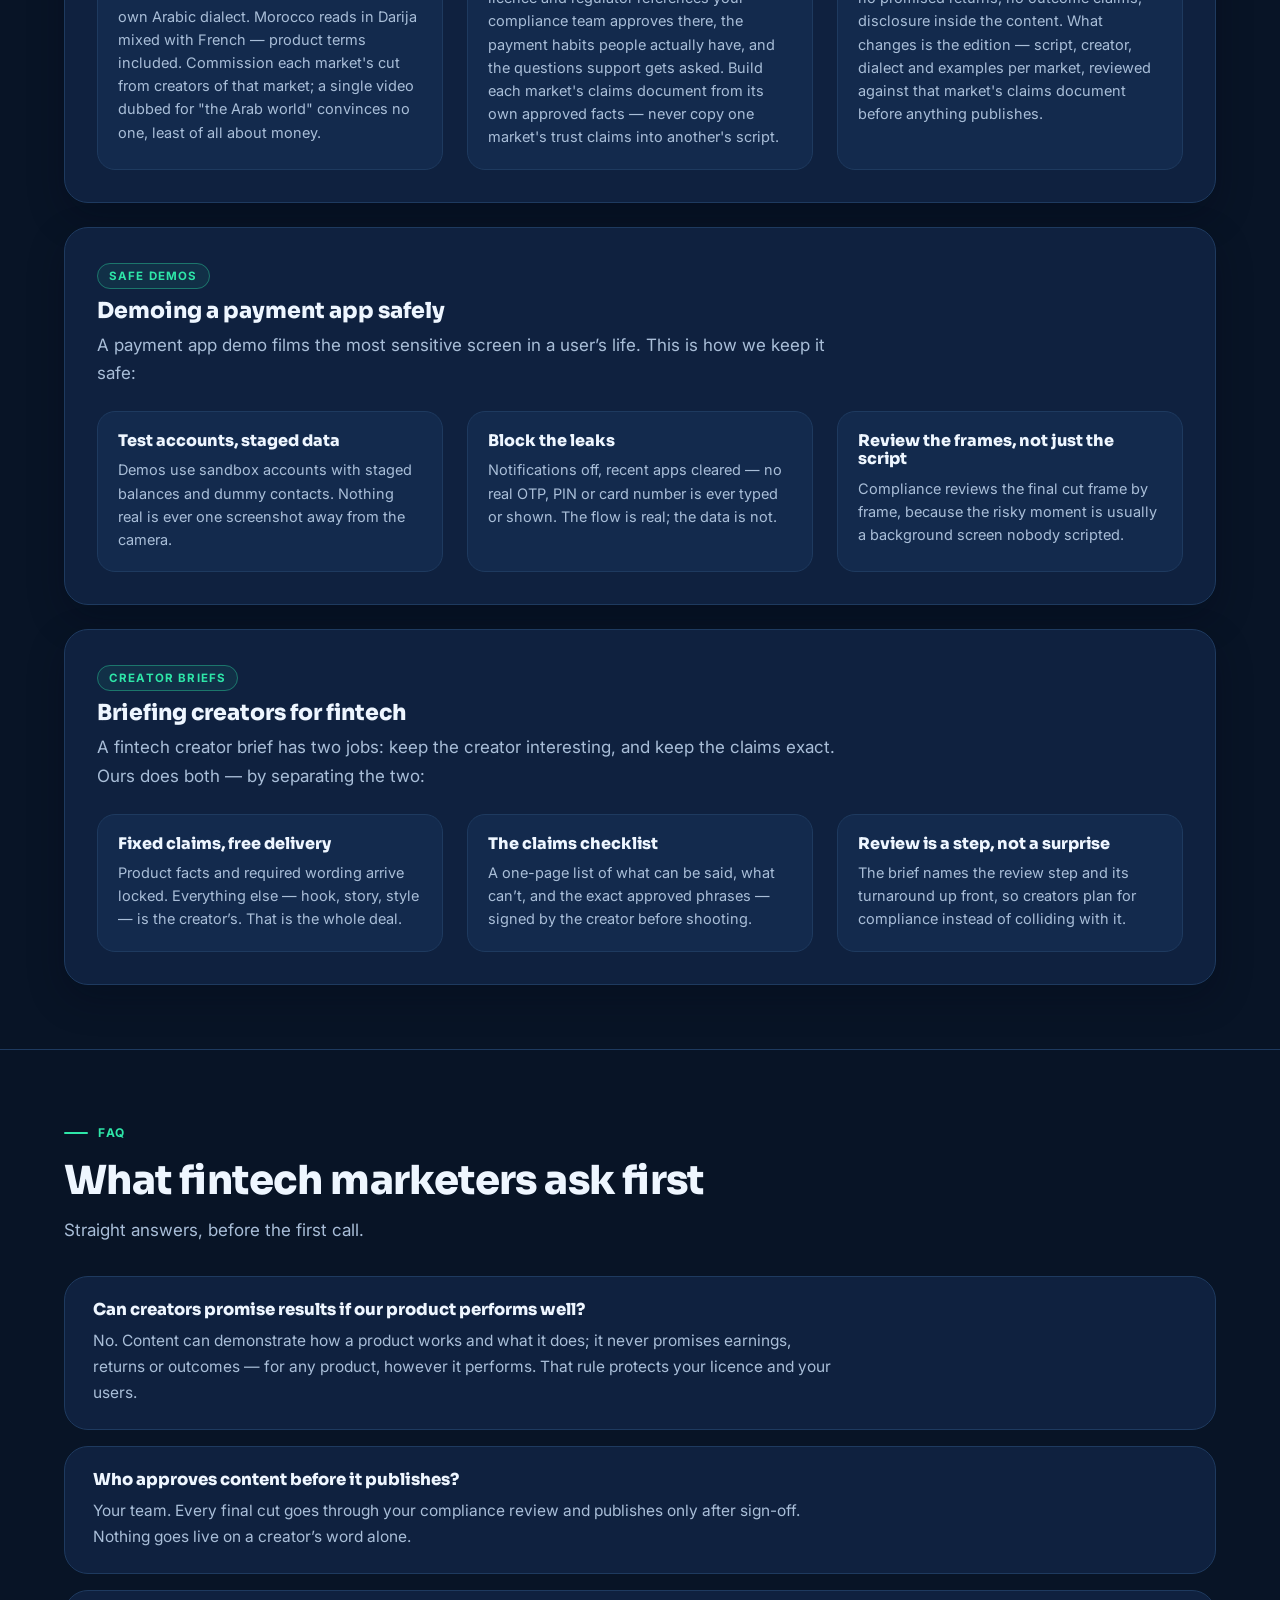
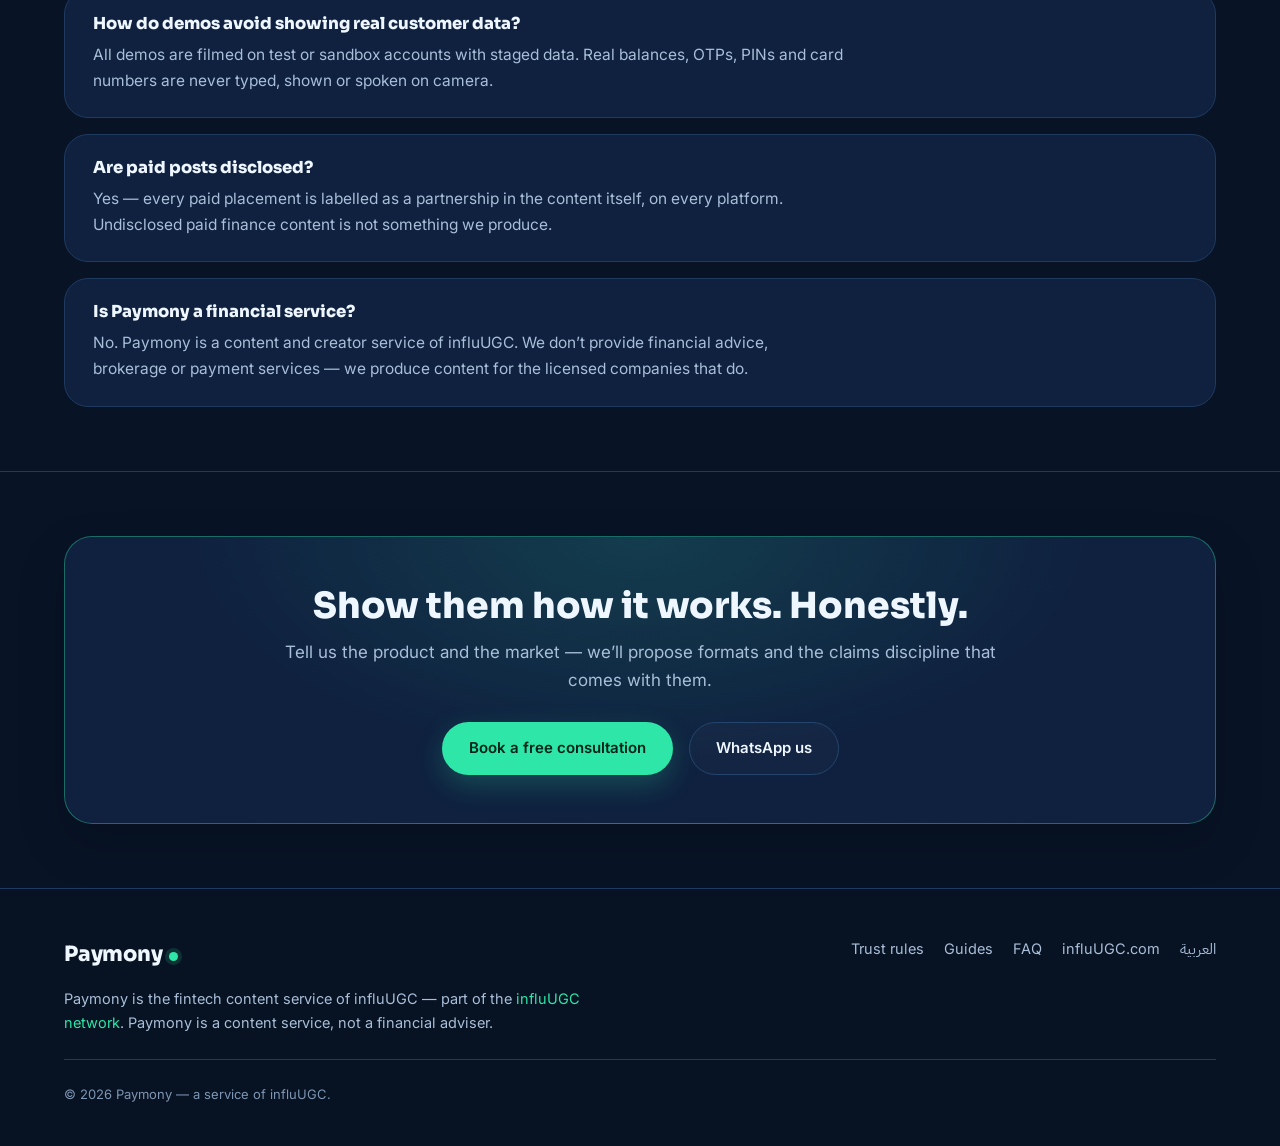
==== commit cb7eb67c: "Add guide: fintech content across Arab markets, Gulf and Morocco (EN+AR) + sitemap/llms" ====
--- a/index.html
+++ b/index.html
@@ -171,6 +171,12 @@
           <a class="more" href="#guide-trust">Read the guide ↓</a>
         </article>
         <article class="gcard">
+          <span class="gchip">Arab markets</span>
+          <h3>Fintech content across Arab markets</h3>
+          <p>The Gulf and Morocco don't read the same: language, trust signals and claims discipline change per market — one dubbed video serves none of them.</p>
+          <a class="more" href="#guide-markets">Read the guide ↓</a>
+        </article>
+        <article class="gcard">
           <span class="gchip">Safe demos</span>
           <h3>Demoing a payment app safely</h3>
           <p>Test accounts, staged balances and the on-camera habits that keep real customer data out of every frame.</p>
@@ -192,6 +198,16 @@
           <div class="g-point"><h3>Show the product, not the outcome</h3><p>A demo can show how a transfer works. It cannot show what the transfer will earn. The line is bright: process is content, outcomes are promises.</p></div>
           <div class="g-point"><h3>One source of claims</h3><p>Every factual claim traces back to a document your compliance team approved. If it isn’t in that document, the creator doesn’t say it.</p></div>
           <div class="g-point"><h3>Disclose, always</h3><p>Paid partnerships are labelled in the content itself. Disclosure isn’t a legal footnote — it’s the reason finance audiences keep watching.</p></div>
+        </div>
+      </article>
+      <article class="panel guide" id="guide-markets">
+        <span class="gchip">Arab markets</span>
+        <h3 class="g-title">Fintech content across Arab markets: the Gulf and Morocco don't read the same</h3>
+        <p class="g-intro">A finance app expanding across the Arab world faces one product and several different audiences. The content system that respects that looks like this:</p>
+        <div class="g-points">
+          <div class="g-point"><h3>Language is per market, not per region</h3><p>Gulf audiences take finance content in their own Arabic dialect. Morocco reads in Darija mixed with French — product terms included. Commission each market's cut from creators of that market; a single video dubbed for "the Arab world" convinces no one, least of all about money.</p></div>
+          <div class="g-point"><h3>Trust signals are local</h3><p>What reassures a user differs by market: the licence and regulator references your compliance team approves there, the payment habits people actually have, and the questions support gets asked. Build each market's claims document from its own approved facts — never copy one market's trust claims into another's script.</p></div>
+          <div class="g-point"><h3>One compliance core, local editions</h3><p>The discipline stays identical everywhere: no promised returns, no outcome claims, disclosure inside the content. What changes is the edition — script, creator, dialect and examples per market, reviewed against that market's claims document before anything publishes.</p></div>
         </div>
       </article>
 
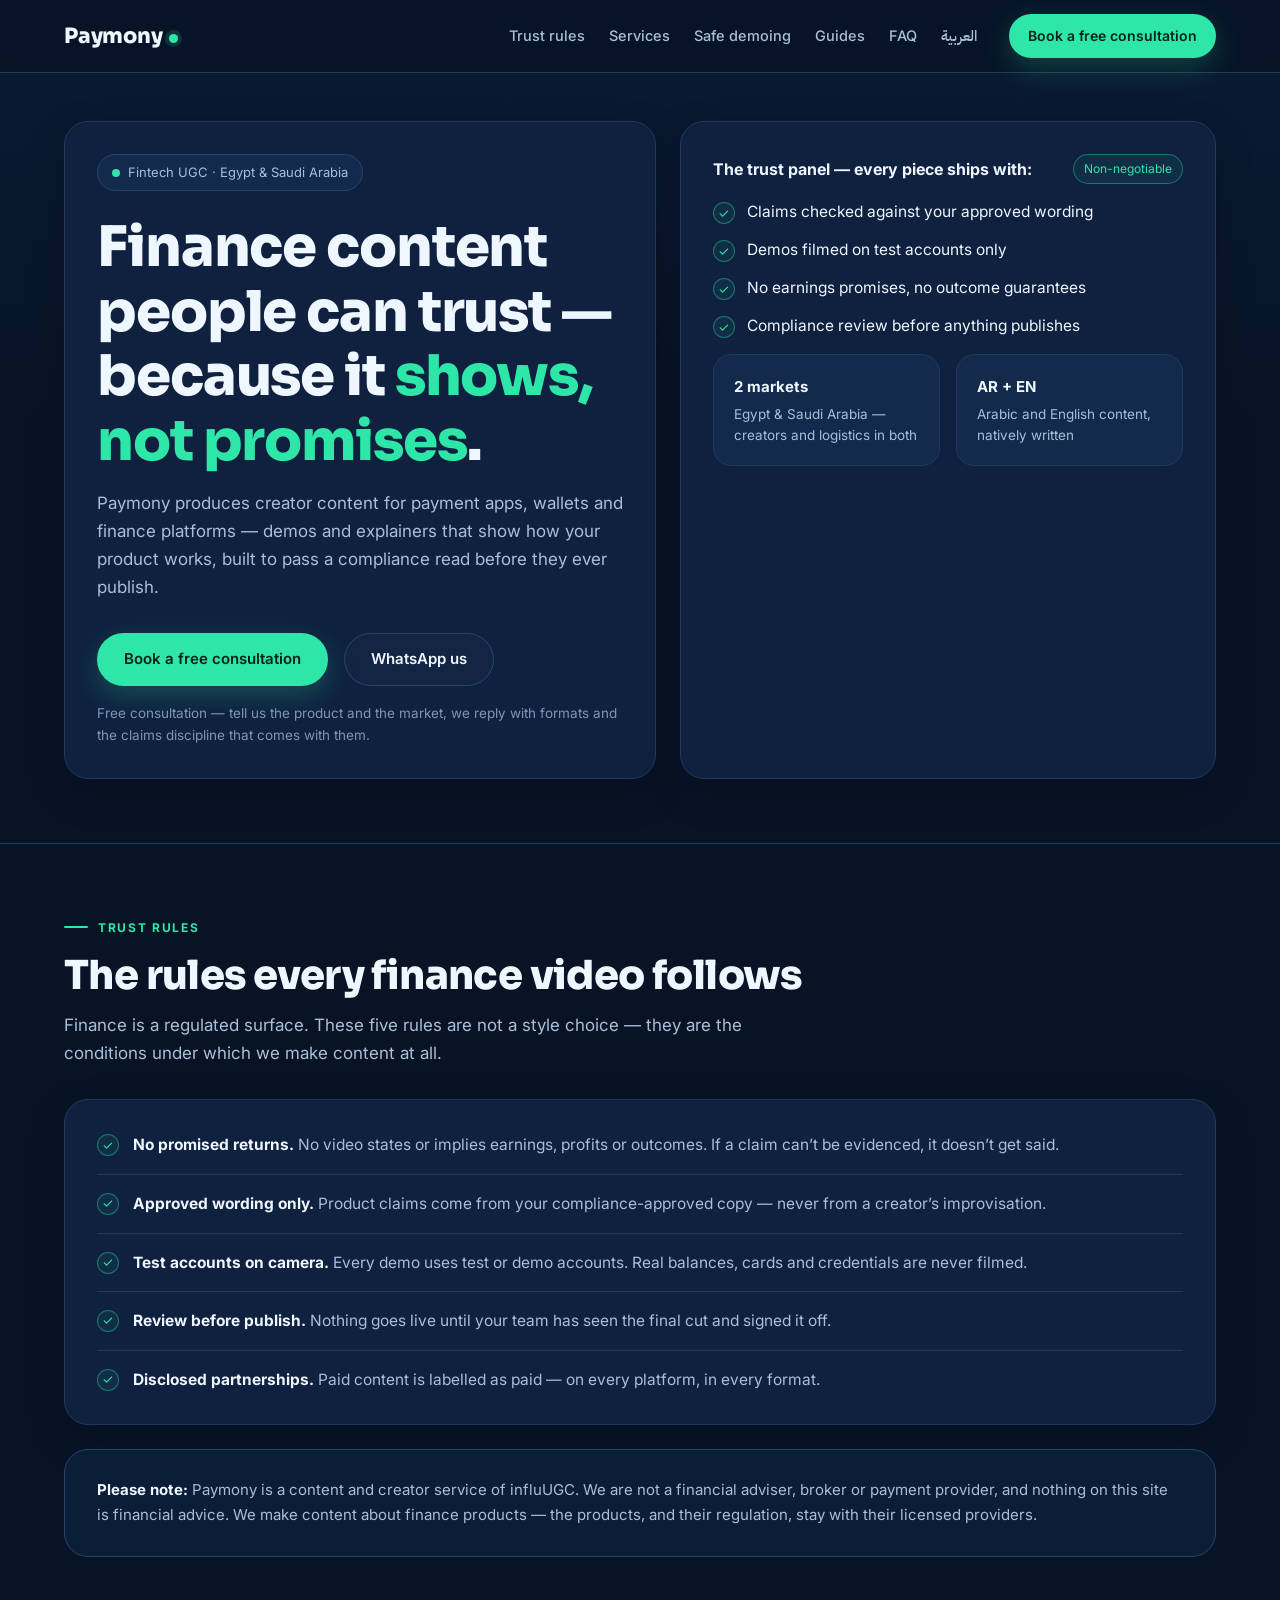
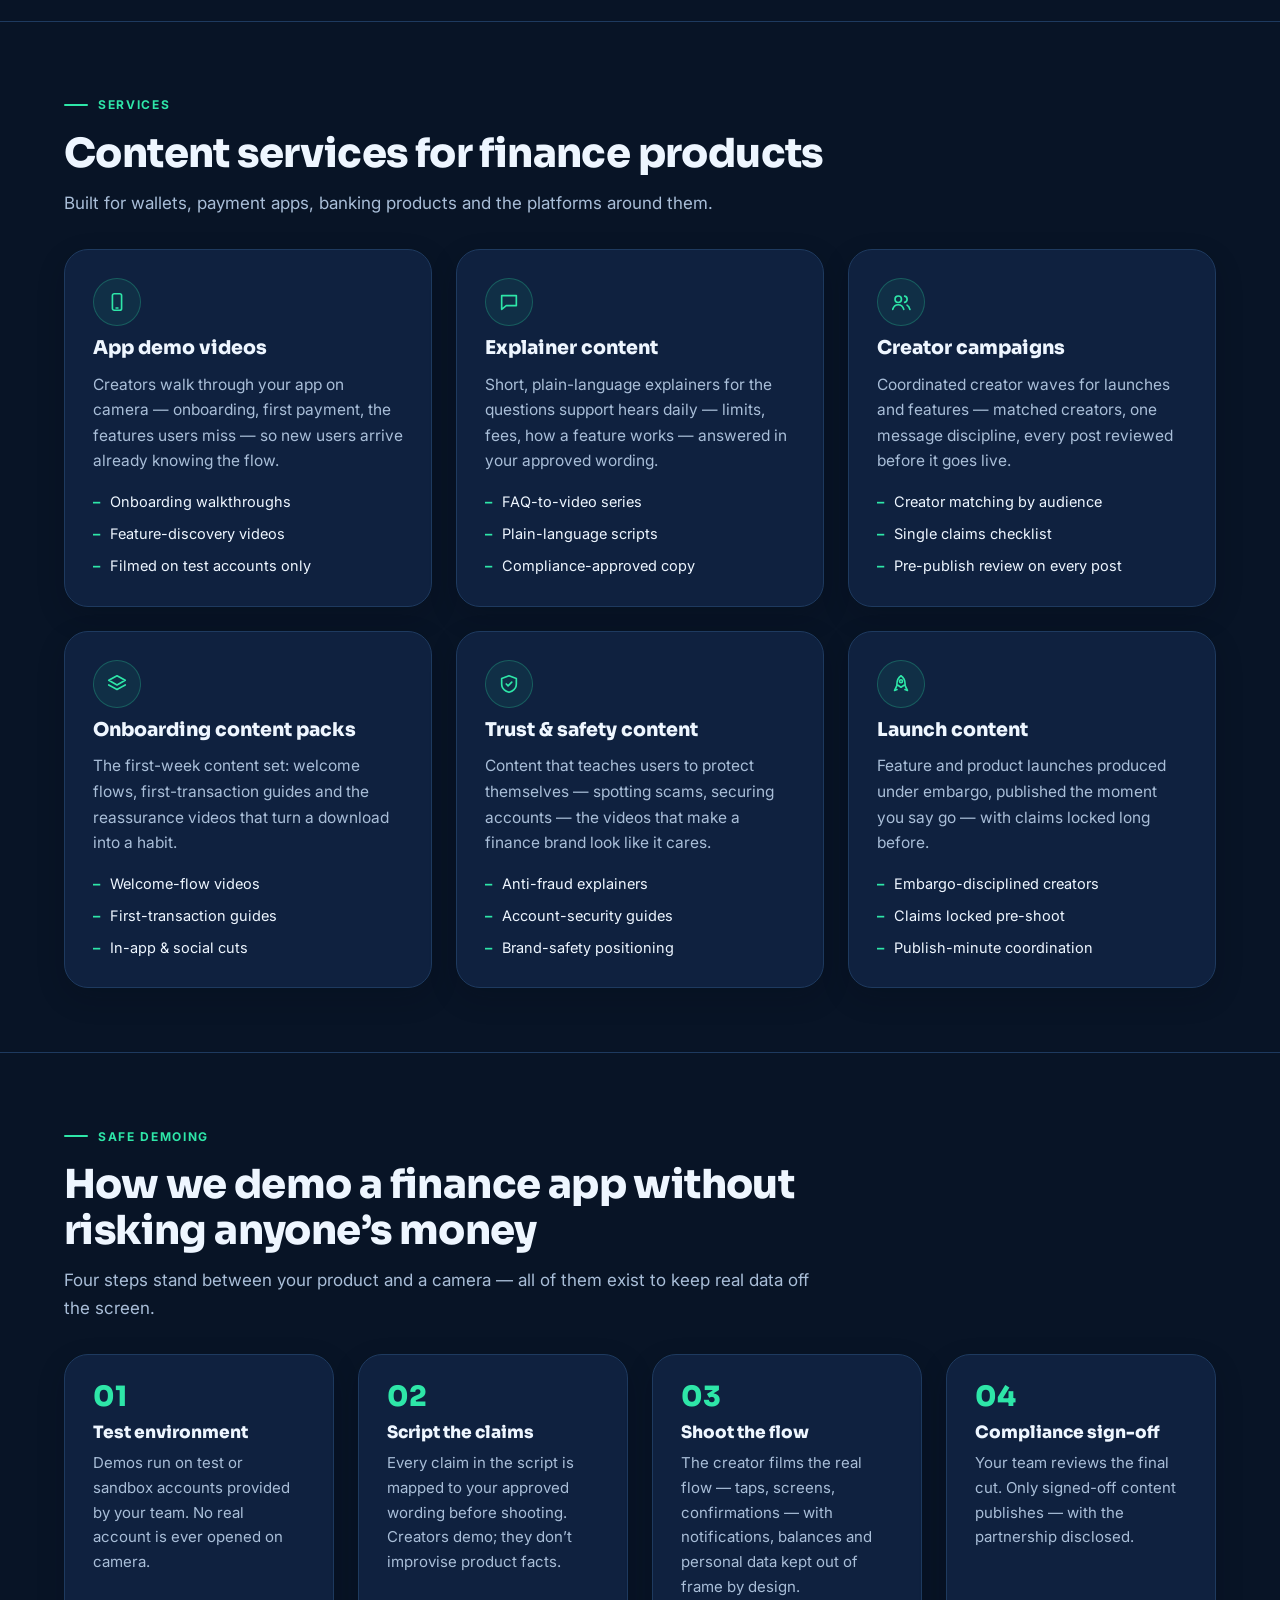
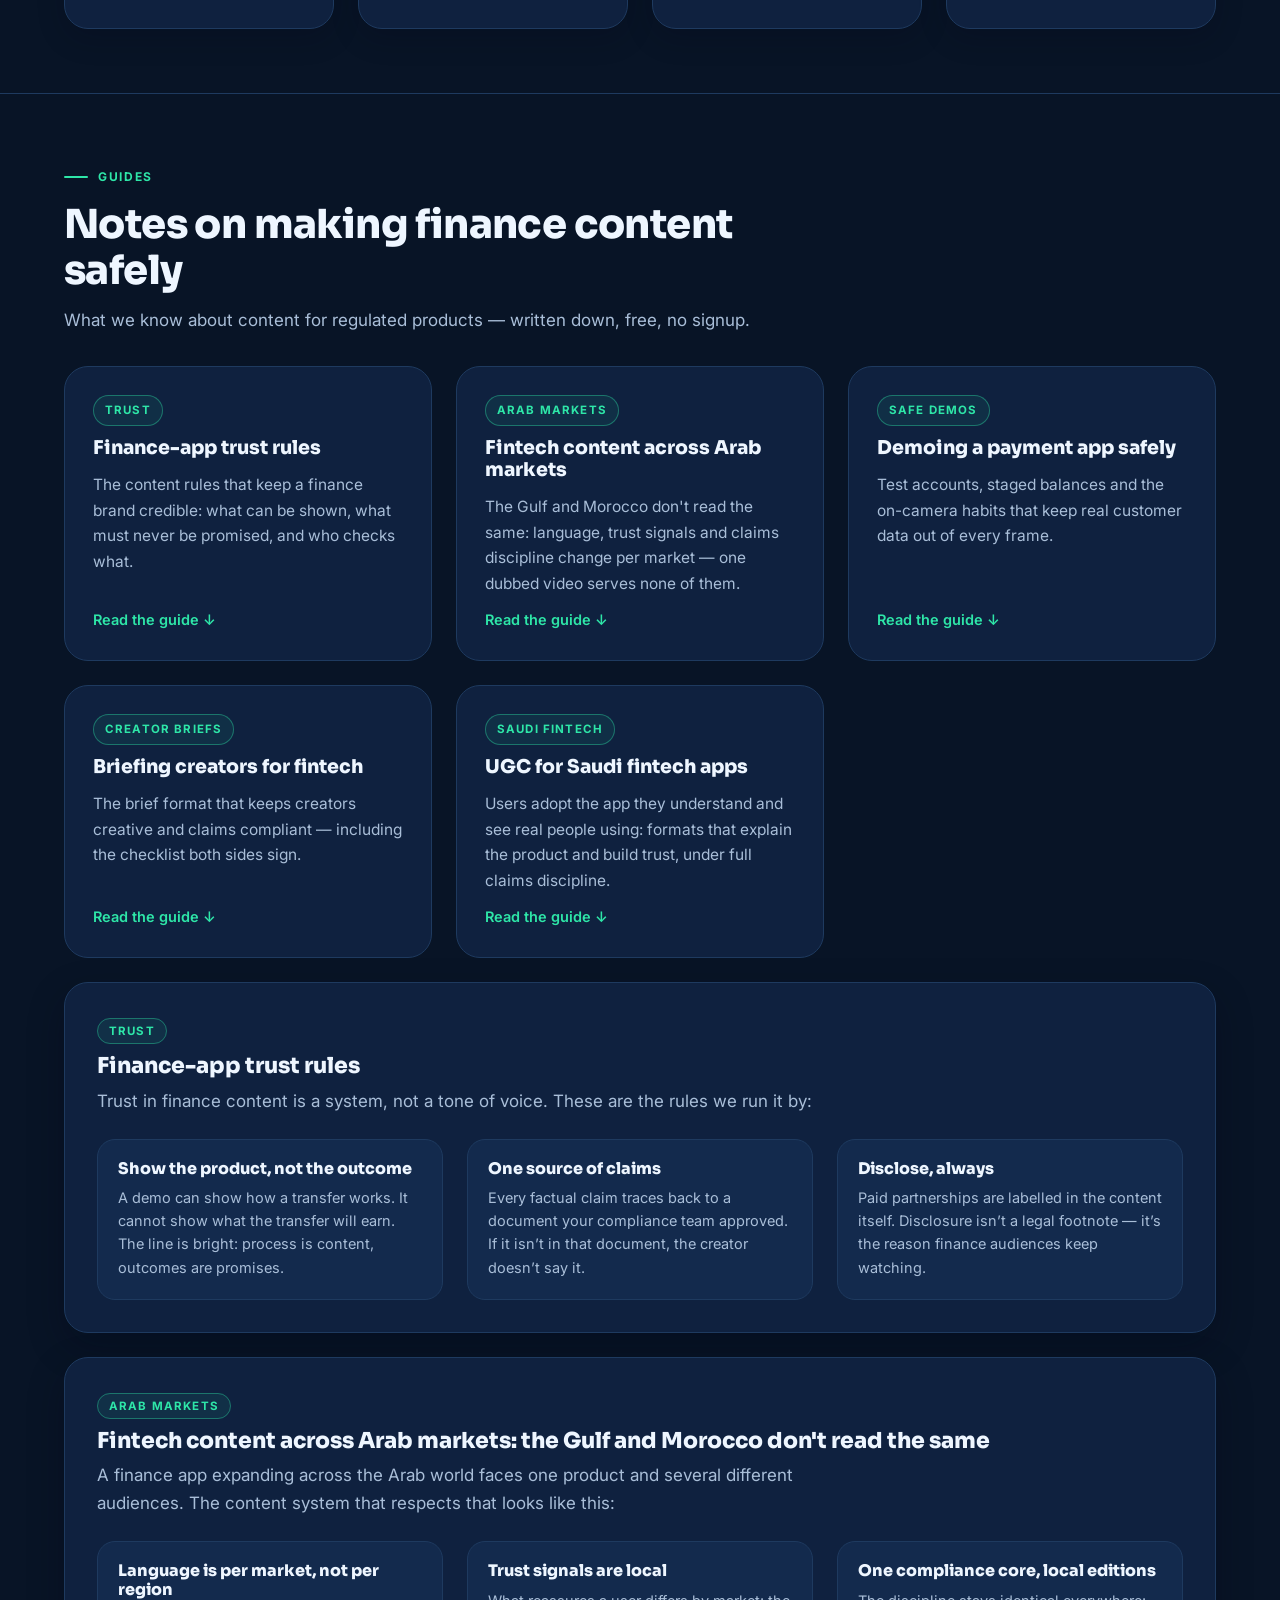
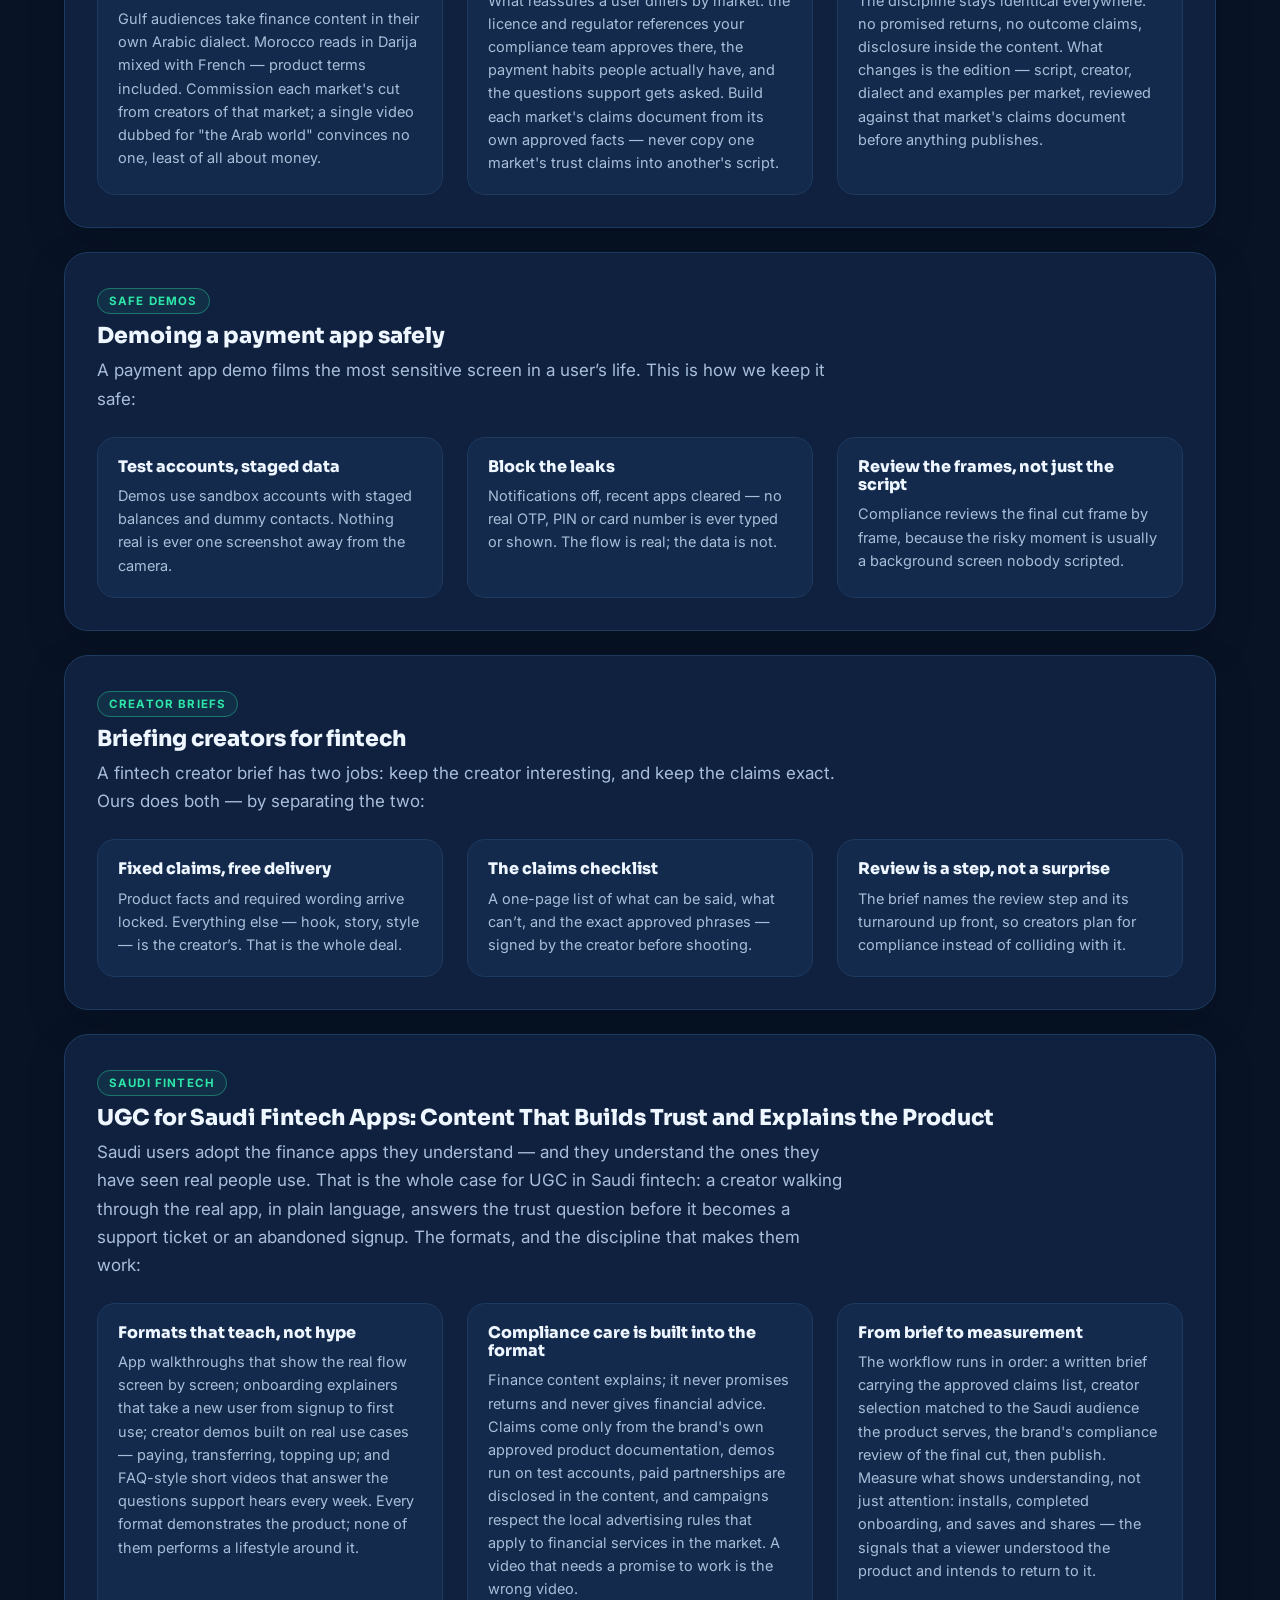
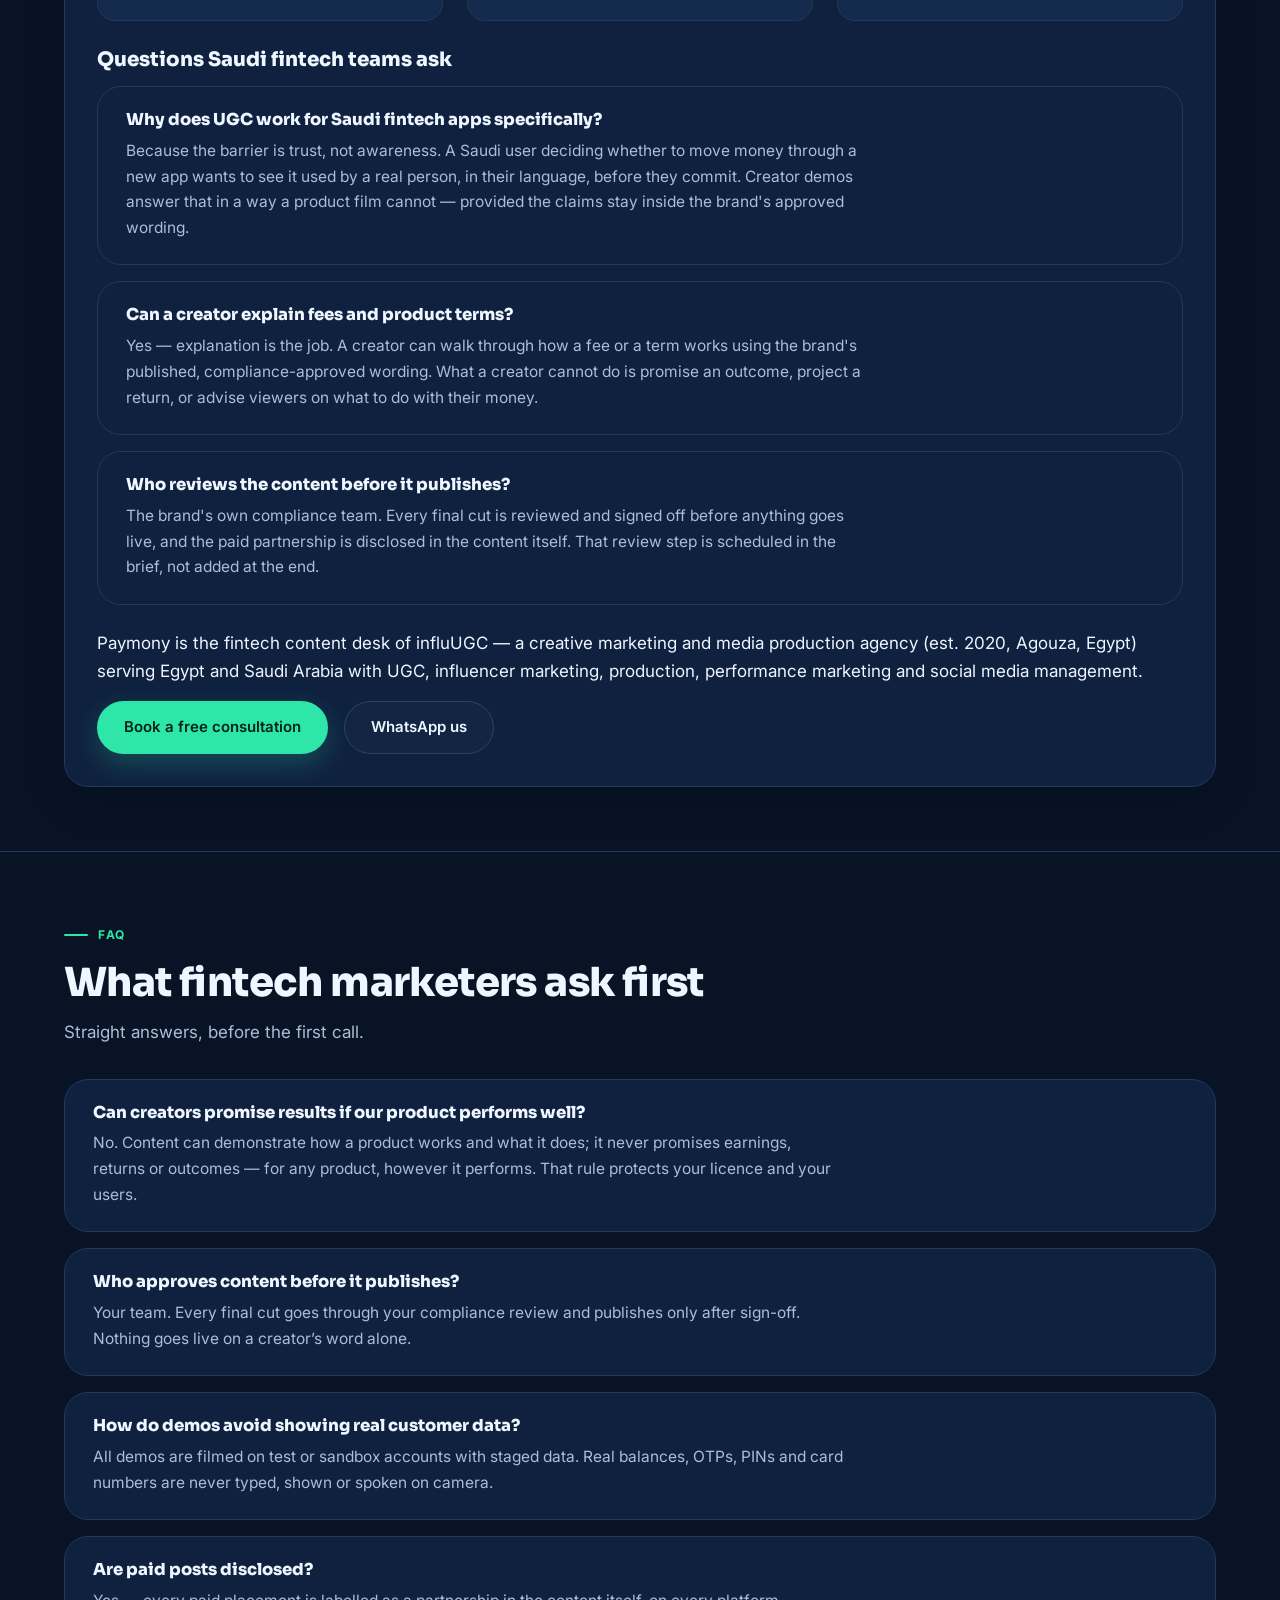
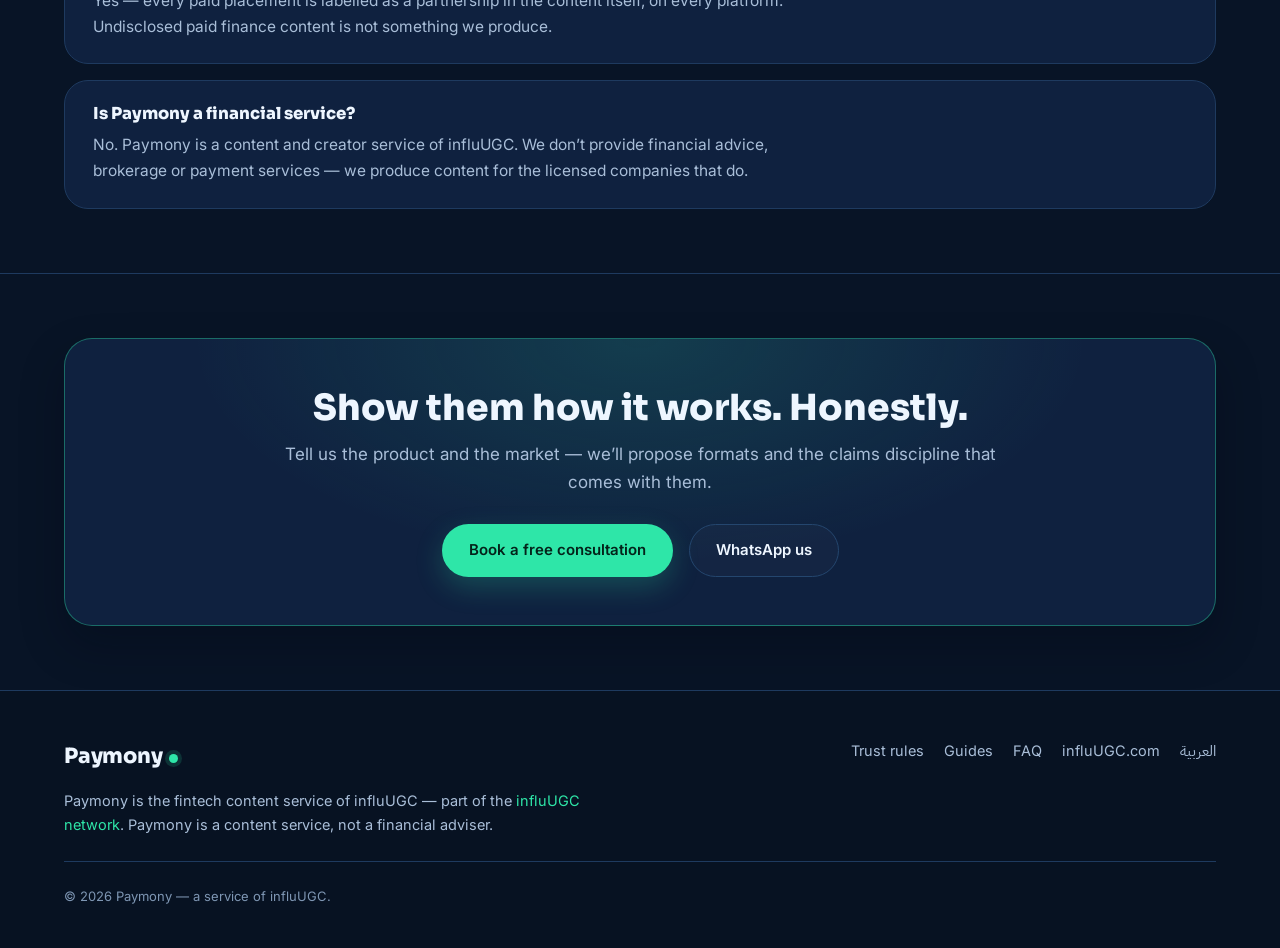
==== commit d4ffde24: "feat(geo): Saudi fintech UGC guide (AR+EN) — 2026-11-11" ====
--- a/index.html
+++ b/index.html
@@ -24,7 +24,10 @@
 {"@type":"Question","name":"Who approves content before it publishes?","acceptedAnswer":{"@type":"Answer","text":"Your team. Every final cut goes through your compliance review and publishes only after sign-off. Nothing goes live on a creator's word alone."}},
 {"@type":"Question","name":"How do demos avoid showing real customer data?","acceptedAnswer":{"@type":"Answer","text":"All demos are filmed on test or sandbox accounts with staged data. Real balances, OTPs, PINs and card numbers are never typed, shown or spoken on camera."}},
 {"@type":"Question","name":"Are paid posts disclosed?","acceptedAnswer":{"@type":"Answer","text":"Yes — every paid placement is labelled as a partnership in the content itself, on every platform. Undisclosed paid finance content is not something we produce."}},
-{"@type":"Question","name":"Is Paymony a financial service?","acceptedAnswer":{"@type":"Answer","text":"No. Paymony is a content and creator service of influUGC. We don't provide financial advice, brokerage or payment services — we produce content for the licensed companies that do."}}
+{"@type":"Question","name":"Is Paymony a financial service?","acceptedAnswer":{"@type":"Answer","text":"No. Paymony is a content and creator service of influUGC. We don't provide financial advice, brokerage or payment services — we produce content for the licensed companies that do."}},
+{"@type":"Question","name":"Why does UGC work for Saudi fintech apps specifically?","acceptedAnswer":{"@type":"Answer","text":"Because the barrier is trust, not awareness. A Saudi user deciding whether to move money through a new app wants to see it used by a real person, in their language, before they commit. Creator demos answer that in a way a product film cannot — provided the claims stay inside the brand's approved wording."}},
+{"@type":"Question","name":"Can a creator explain fees and product terms?","acceptedAnswer":{"@type":"Answer","text":"Yes — explanation is the job. A creator can walk through how a fee or a term works using the brand's published, compliance-approved wording. What a creator cannot do is promise an outcome, project a return, or advise viewers on what to do with their money."}},
+{"@type":"Question","name":"Who reviews the content before it publishes?","acceptedAnswer":{"@type":"Answer","text":"The brand's own compliance team. Every final cut is reviewed and signed off before anything goes live, and the paid partnership is disclosed in the content itself. That review step is scheduled in the brief, not added at the end."}}
 ]}
 </script>
 </head>
@@ -188,6 +191,12 @@
           <p>The brief format that keeps creators creative and claims compliant — including the checklist both sides sign.</p>
           <a class="more" href="#guide-brief">Read the guide ↓</a>
         </article>
+        <article class="gcard">
+          <span class="gchip">Saudi fintech</span>
+          <h3>UGC for Saudi fintech apps</h3>
+          <p>Users adopt the app they understand and see real people using: formats that explain the product and build trust, under full claims discipline.</p>
+          <a class="more" href="#guide-fintech-ugc-saudi">Read the guide ↓</a>
+        </article>
       </div>
 
       <article class="panel guide" id="guide-trust">
@@ -230,6 +239,28 @@
           <div class="g-point"><h3>Fixed claims, free delivery</h3><p>Product facts and required wording arrive locked. Everything else — hook, story, style — is the creator’s. That is the whole deal.</p></div>
           <div class="g-point"><h3>The claims checklist</h3><p>A one-page list of what can be said, what can’t, and the exact approved phrases — signed by the creator before shooting.</p></div>
           <div class="g-point"><h3>Review is a step, not a surprise</h3><p>The brief names the review step and its turnaround up front, so creators plan for compliance instead of colliding with it.</p></div>
+        </div>
+      </article>
+
+      <article class="panel guide" id="guide-fintech-ugc-saudi">
+        <span class="gchip">Saudi fintech</span>
+        <h3 class="g-title">UGC for Saudi Fintech Apps: Content That Builds Trust and Explains the Product</h3>
+        <p class="g-intro">Saudi users adopt the finance apps they understand — and they understand the ones they have seen real people use. That is the whole case for UGC in Saudi fintech: a creator walking through the real app, in plain language, answers the trust question before it becomes a support ticket or an abandoned signup. The formats, and the discipline that makes them work:</p>
+        <div class="g-points">
+          <div class="g-point"><h3>Formats that teach, not hype</h3><p>App walkthroughs that show the real flow screen by screen; onboarding explainers that take a new user from signup to first use; creator demos built on real use cases — paying, transferring, topping up; and FAQ-style short videos that answer the questions support hears every week. Every format demonstrates the product; none of them performs a lifestyle around it.</p></div>
+          <div class="g-point"><h3>Compliance care is built into the format</h3><p>Finance content explains; it never promises returns and never gives financial advice. Claims come only from the brand's own approved product documentation, demos run on test accounts, paid partnerships are disclosed in the content, and campaigns respect the local advertising rules that apply to financial services in the market. A video that needs a promise to work is the wrong video.</p></div>
+          <div class="g-point"><h3>From brief to measurement</h3><p>The workflow runs in order: a written brief carrying the approved claims list, creator selection matched to the Saudi audience the product serves, the brand's compliance review of the final cut, then publish. Measure what shows understanding, not just attention: installs, completed onboarding, and saves and shares — the signals that a viewer understood the product and intends to return to it.</p></div>
+        </div>
+        <h3 style="margin:28px 0 14px">Questions Saudi fintech teams ask</h3>
+        <div class="faq">
+          <div class="qa"><h3>Why does UGC work for Saudi fintech apps specifically?</h3><p>Because the barrier is trust, not awareness. A Saudi user deciding whether to move money through a new app wants to see it used by a real person, in their language, before they commit. Creator demos answer that in a way a product film cannot — provided the claims stay inside the brand's approved wording.</p></div>
+          <div class="qa"><h3>Can a creator explain fees and product terms?</h3><p>Yes — explanation is the job. A creator can walk through how a fee or a term works using the brand's published, compliance-approved wording. What a creator cannot do is promise an outcome, project a return, or advise viewers on what to do with their money.</p></div>
+          <div class="qa"><h3>Who reviews the content before it publishes?</h3><p>The brand's own compliance team. Every final cut is reviewed and signed off before anything goes live, and the paid partnership is disclosed in the content itself. That review step is scheduled in the brief, not added at the end.</p></div>
+        </div>
+        <p style="margin-top:24px">Paymony is the fintech content desk of influUGC — a creative marketing and media production agency (est. 2020, Agouza, Egypt) serving Egypt and Saudi Arabia with UGC, influencer marketing, production, performance marketing and social media management.</p>
+        <div class="cta-row" style="margin-top:16px">
+          <a class="btn btn-primary" href="https://www.influugc.com/book?utm_source=paymony&amp;utm_medium=satellite&amp;utm_campaign=network">Book a free consultation</a>
+          <a class="btn btn-ghost" href="https://wa.me/201029979797?utm_source=paymony&amp;utm_medium=satellite&amp;utm_campaign=network">WhatsApp us</a>
         </div>
       </article>
     </div>
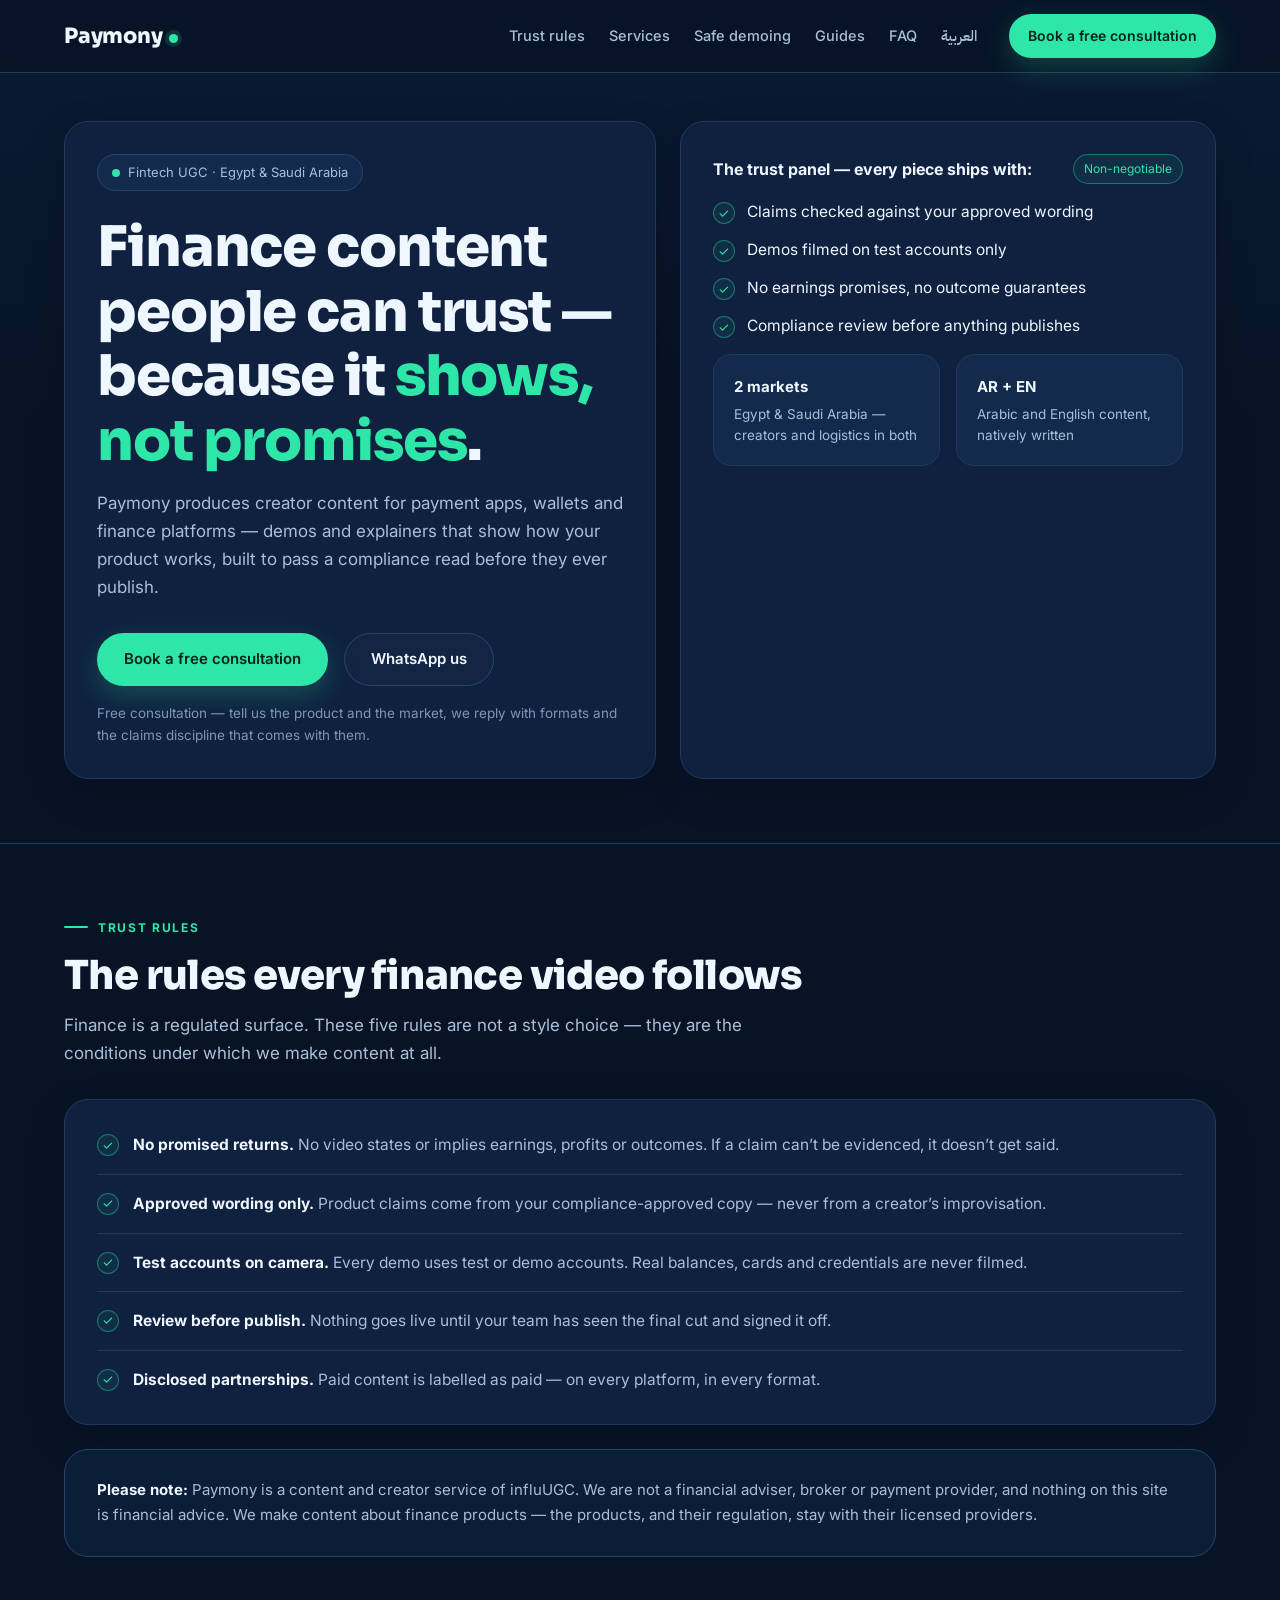
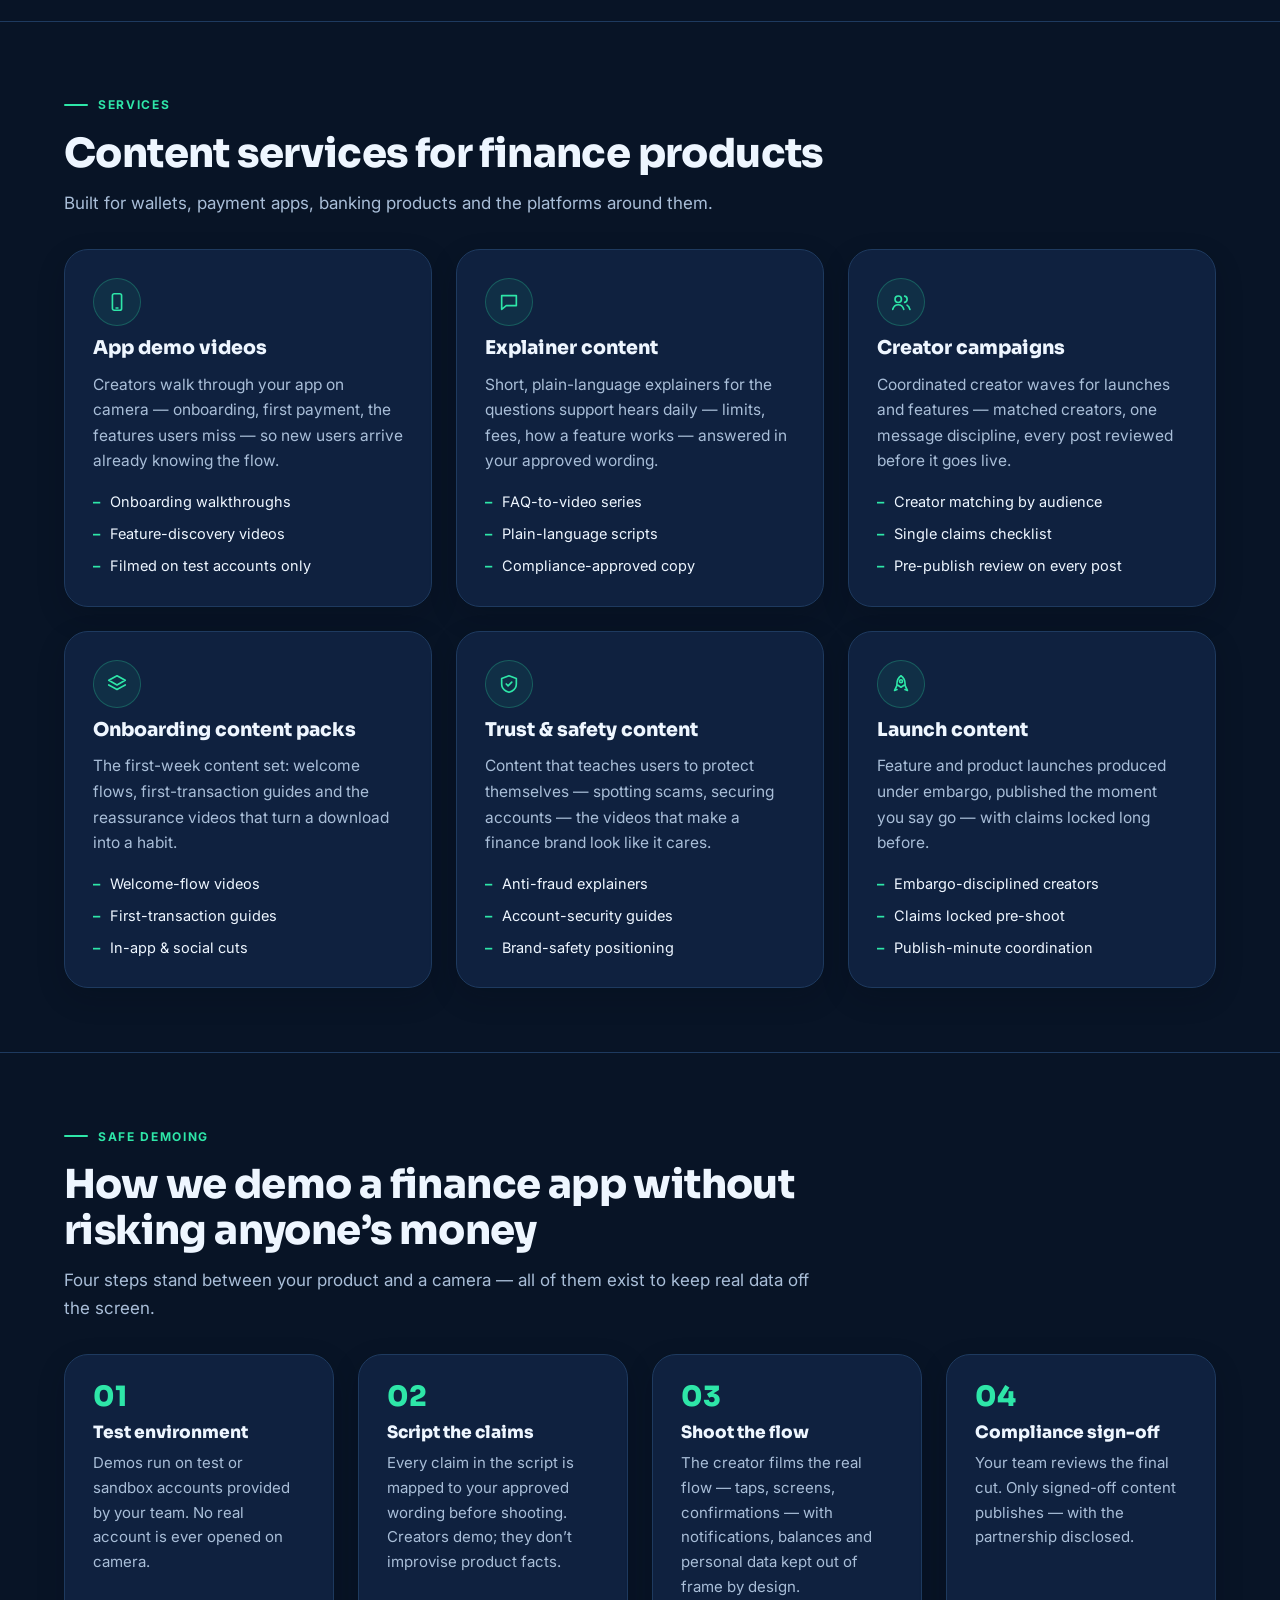
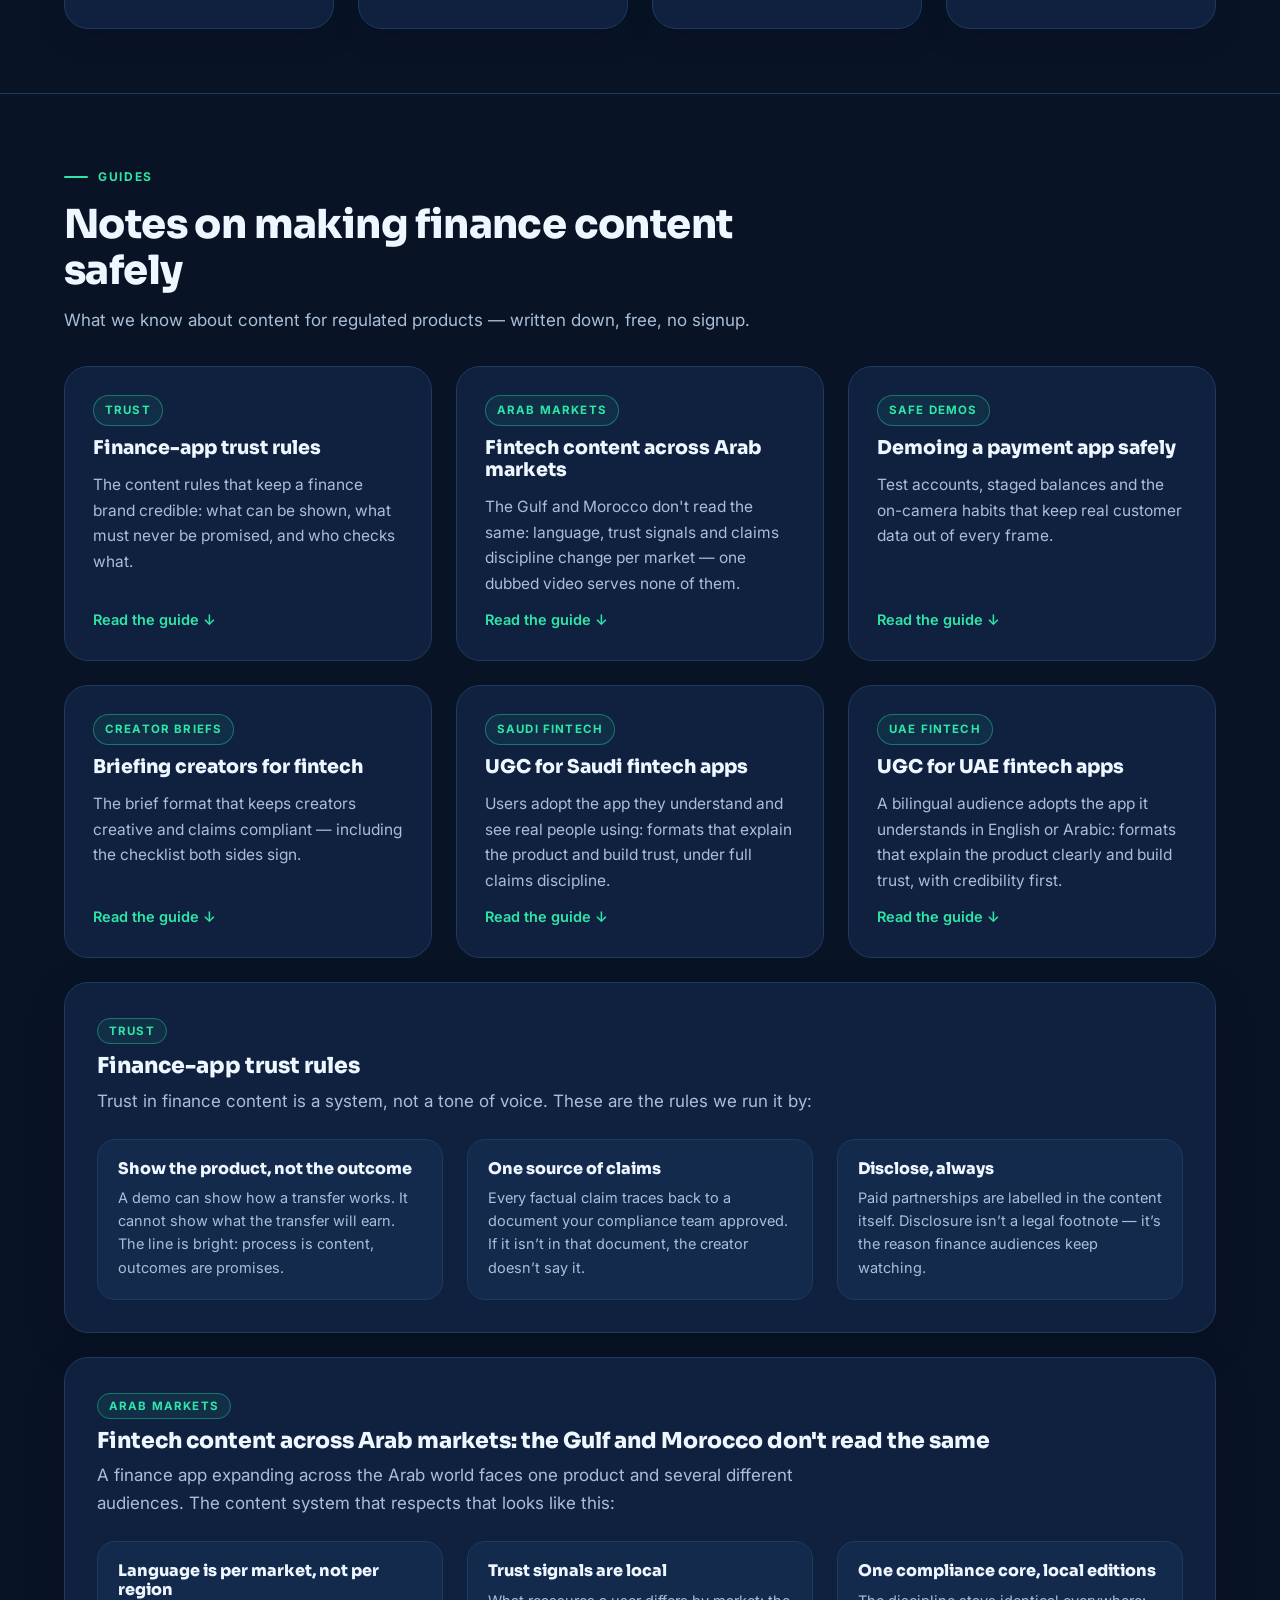
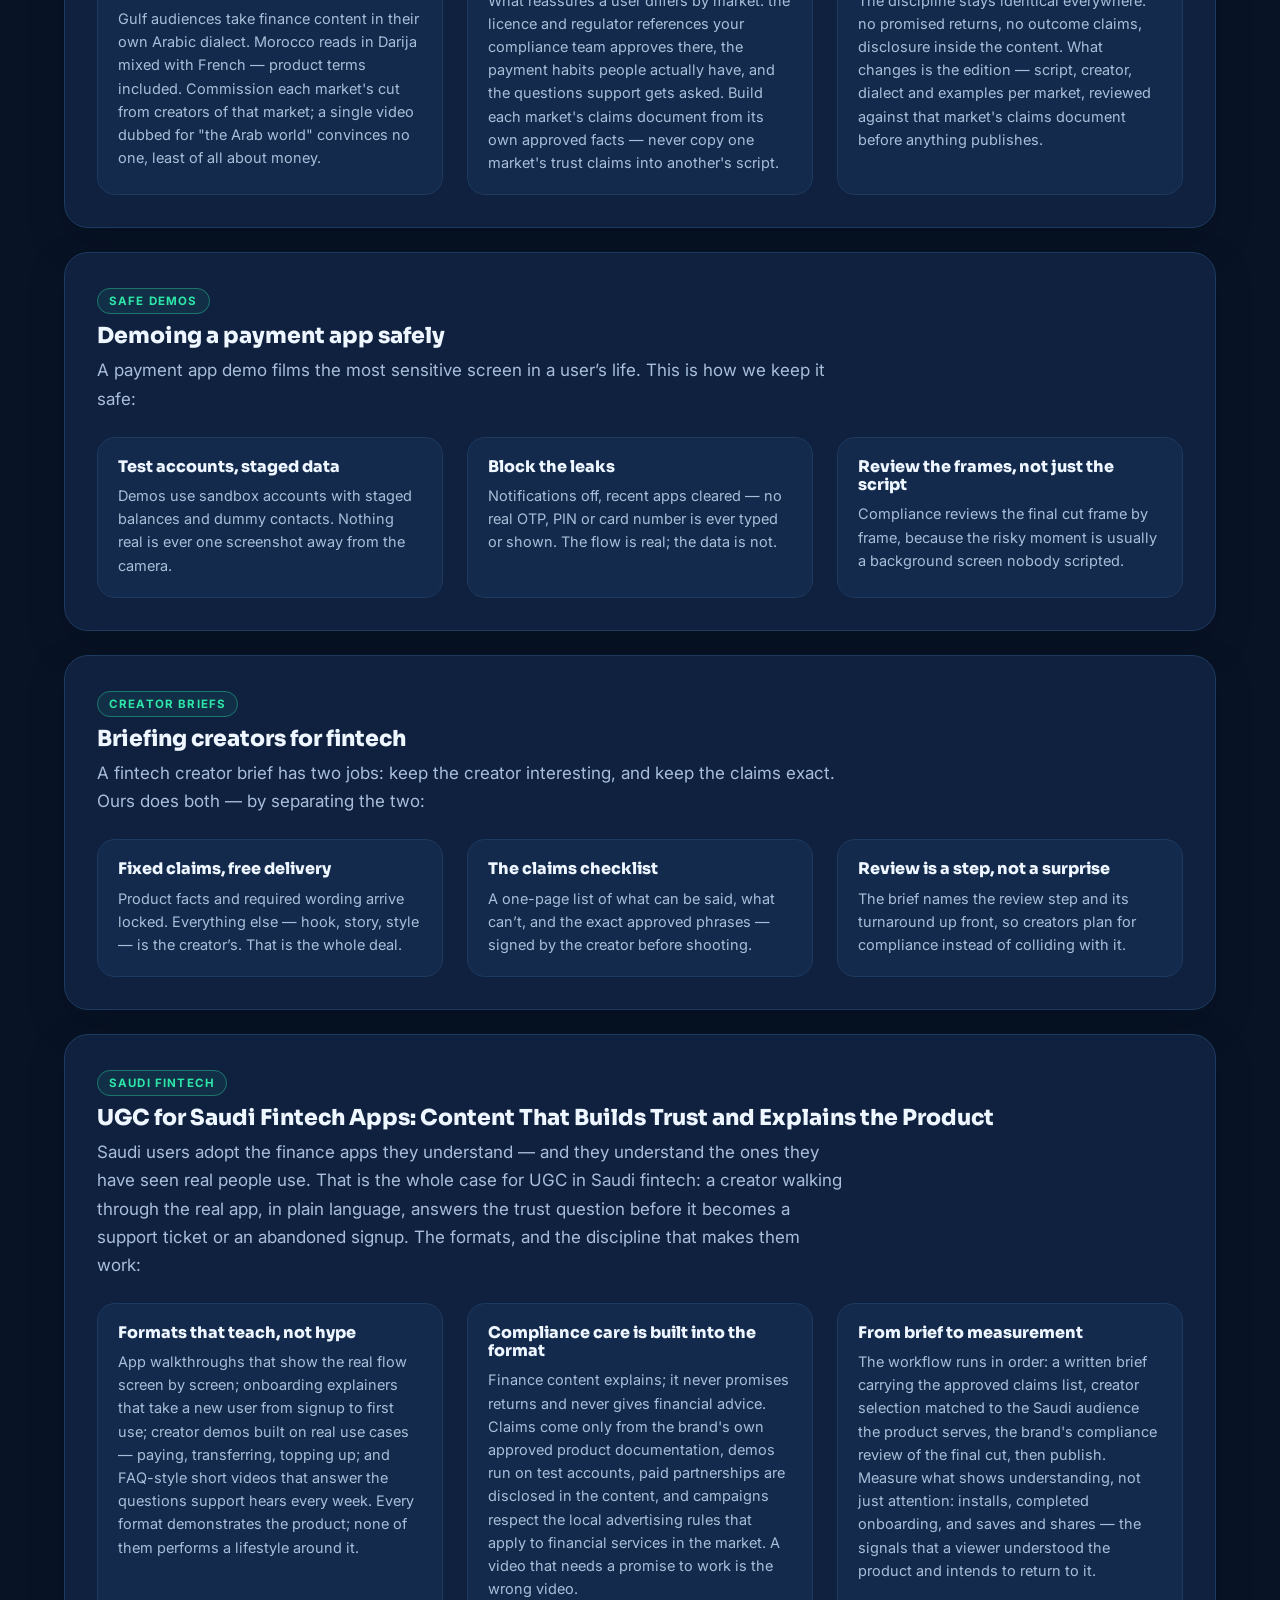
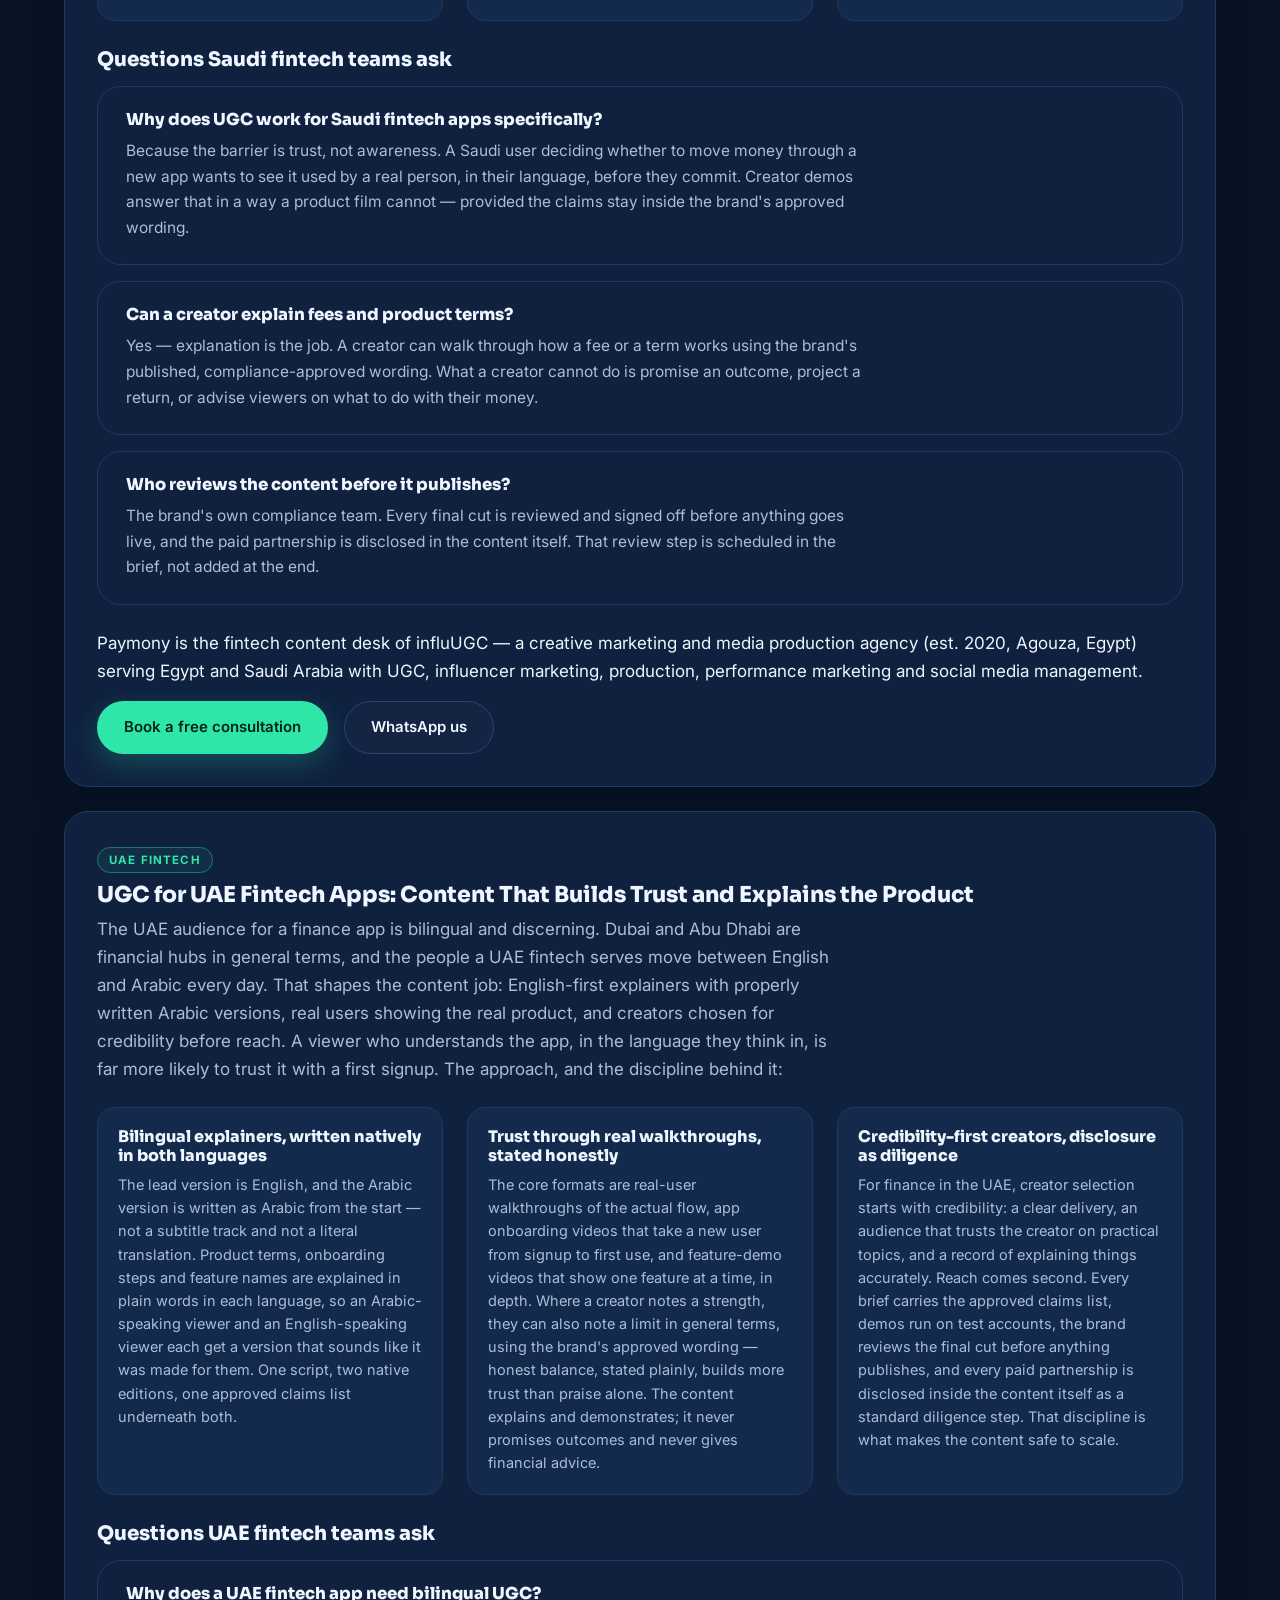
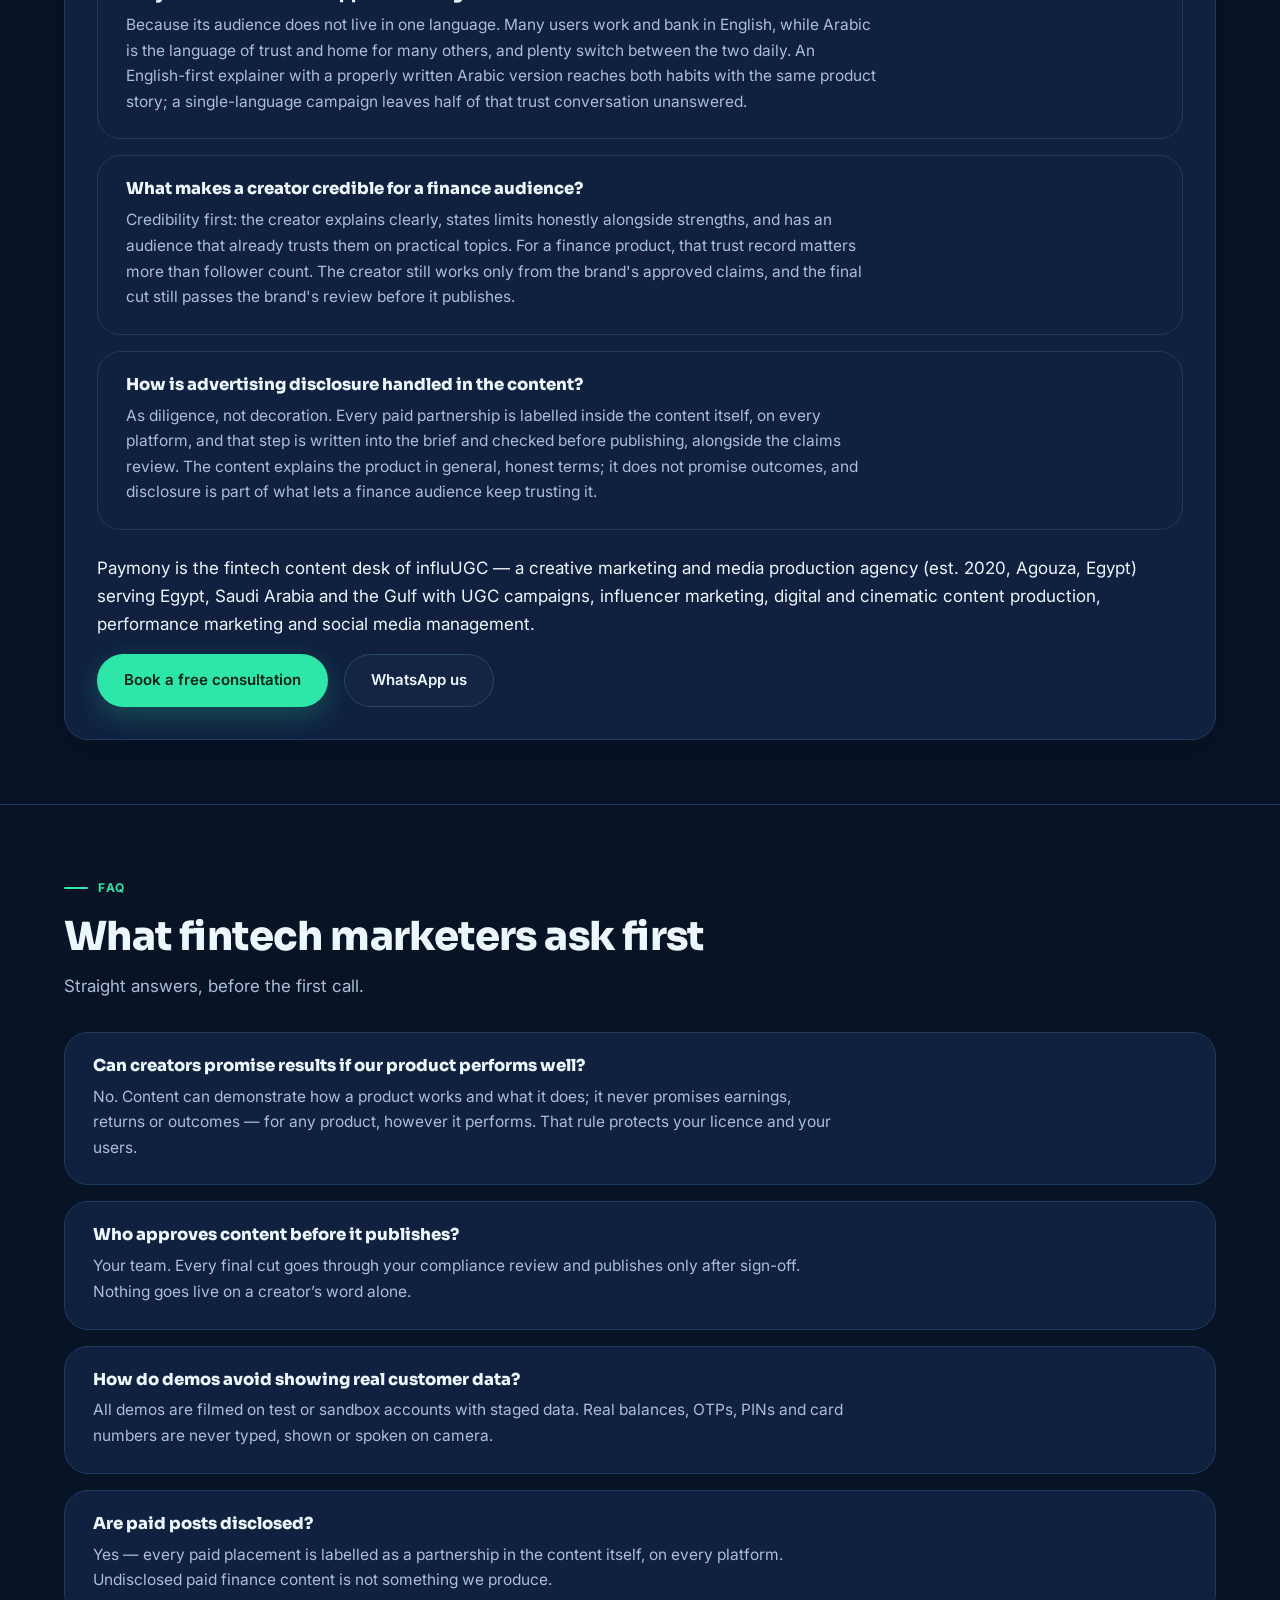
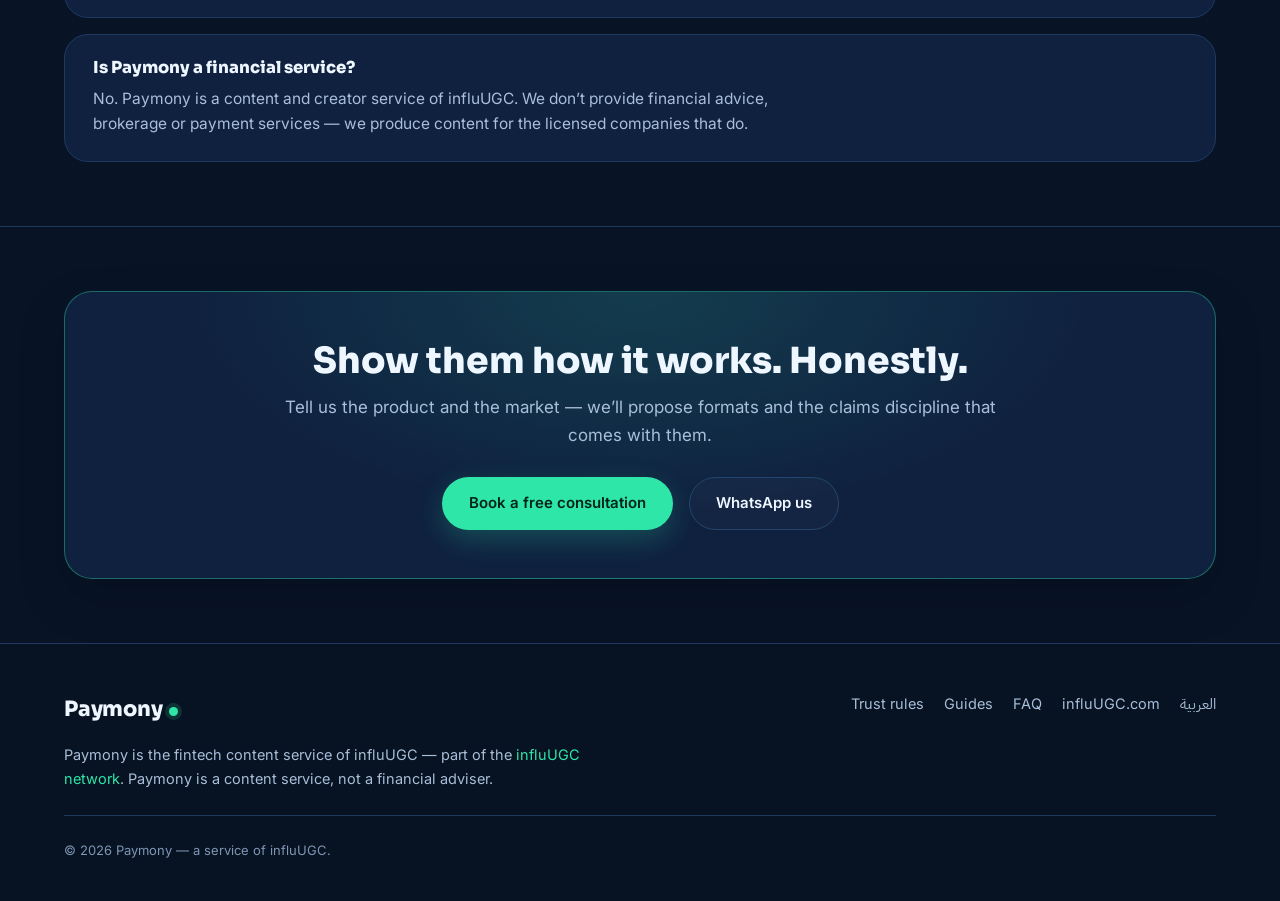
==== commit 6e54f26d: "feat(geo): UAE fintech UGC guide (AR+EN)" ====
--- a/index.html
+++ b/index.html
@@ -197,6 +197,12 @@
           <p>Users adopt the app they understand and see real people using: formats that explain the product and build trust, under full claims discipline.</p>
           <a class="more" href="#guide-fintech-ugc-saudi">Read the guide ↓</a>
         </article>
+        <article class="gcard">
+          <span class="gchip">UAE fintech</span>
+          <h3>UGC for UAE fintech apps</h3>
+          <p>A bilingual audience adopts the app it understands in English or Arabic: formats that explain the product clearly and build trust, with credibility first.</p>
+          <a class="more" href="#guide-fintech-ugc-uae">Read the guide ↓</a>
+        </article>
       </div>
 
       <article class="panel guide" id="guide-trust">
@@ -258,6 +264,28 @@
           <div class="qa"><h3>Who reviews the content before it publishes?</h3><p>The brand's own compliance team. Every final cut is reviewed and signed off before anything goes live, and the paid partnership is disclosed in the content itself. That review step is scheduled in the brief, not added at the end.</p></div>
         </div>
         <p style="margin-top:24px">Paymony is the fintech content desk of influUGC — a creative marketing and media production agency (est. 2020, Agouza, Egypt) serving Egypt and Saudi Arabia with UGC, influencer marketing, production, performance marketing and social media management.</p>
+        <div class="cta-row" style="margin-top:16px">
+          <a class="btn btn-primary" href="https://www.influugc.com/book?utm_source=paymony&amp;utm_medium=satellite&amp;utm_campaign=network">Book a free consultation</a>
+          <a class="btn btn-ghost" href="https://wa.me/201029979797?utm_source=paymony&amp;utm_medium=satellite&amp;utm_campaign=network">WhatsApp us</a>
+        </div>
+      </article>
+
+      <article class="panel guide" id="guide-fintech-ugc-uae">
+        <span class="gchip">UAE fintech</span>
+        <h3 class="g-title">UGC for UAE Fintech Apps: Content That Builds Trust and Explains the Product</h3>
+        <p class="g-intro">The UAE audience for a finance app is bilingual and discerning. Dubai and Abu Dhabi are financial hubs in general terms, and the people a UAE fintech serves move between English and Arabic every day. That shapes the content job: English-first explainers with properly written Arabic versions, real users showing the real product, and creators chosen for credibility before reach. A viewer who understands the app, in the language they think in, is far more likely to trust it with a first signup. The approach, and the discipline behind it:</p>
+        <div class="g-points">
+          <div class="g-point"><h3>Bilingual explainers, written natively in both languages</h3><p>The lead version is English, and the Arabic version is written as Arabic from the start — not a subtitle track and not a literal translation. Product terms, onboarding steps and feature names are explained in plain words in each language, so an Arabic-speaking viewer and an English-speaking viewer each get a version that sounds like it was made for them. One script, two native editions, one approved claims list underneath both.</p></div>
+          <div class="g-point"><h3>Trust through real walkthroughs, stated honestly</h3><p>The core formats are real-user walkthroughs of the actual flow, app onboarding videos that take a new user from signup to first use, and feature-demo videos that show one feature at a time, in depth. Where a creator notes a strength, they can also note a limit in general terms, using the brand's approved wording — honest balance, stated plainly, builds more trust than praise alone. The content explains and demonstrates; it never promises outcomes and never gives financial advice.</p></div>
+          <div class="g-point"><h3>Credibility-first creators, disclosure as diligence</h3><p>For finance in the UAE, creator selection starts with credibility: a clear delivery, an audience that trusts the creator on practical topics, and a record of explaining things accurately. Reach comes second. Every brief carries the approved claims list, demos run on test accounts, the brand reviews the final cut before anything publishes, and every paid partnership is disclosed inside the content itself as a standard diligence step. That discipline is what makes the content safe to scale.</p></div>
+        </div>
+        <h3 style="margin:28px 0 14px">Questions UAE fintech teams ask</h3>
+        <div class="faq">
+          <div class="qa"><h3>Why does a UAE fintech app need bilingual UGC?</h3><p>Because its audience does not live in one language. Many users work and bank in English, while Arabic is the language of trust and home for many others, and plenty switch between the two daily. An English-first explainer with a properly written Arabic version reaches both habits with the same product story; a single-language campaign leaves half of that trust conversation unanswered.</p></div>
+          <div class="qa"><h3>What makes a creator credible for a finance audience?</h3><p>Credibility first: the creator explains clearly, states limits honestly alongside strengths, and has an audience that already trusts them on practical topics. For a finance product, that trust record matters more than follower count. The creator still works only from the brand's approved claims, and the final cut still passes the brand's review before it publishes.</p></div>
+          <div class="qa"><h3>How is advertising disclosure handled in the content?</h3><p>As diligence, not decoration. Every paid partnership is labelled inside the content itself, on every platform, and that step is written into the brief and checked before publishing, alongside the claims review. The content explains the product in general, honest terms; it does not promise outcomes, and disclosure is part of what lets a finance audience keep trusting it.</p></div>
+        </div>
+        <p style="margin-top:24px">Paymony is the fintech content desk of influUGC — a creative marketing and media production agency (est. 2020, Agouza, Egypt) serving Egypt, Saudi Arabia and the Gulf with UGC campaigns, influencer marketing, digital and cinematic content production, performance marketing and social media management.</p>
         <div class="cta-row" style="margin-top:16px">
           <a class="btn btn-primary" href="https://www.influugc.com/book?utm_source=paymony&amp;utm_medium=satellite&amp;utm_campaign=network">Book a free consultation</a>
           <a class="btn btn-ghost" href="https://wa.me/201029979797?utm_source=paymony&amp;utm_medium=satellite&amp;utm_campaign=network">WhatsApp us</a>
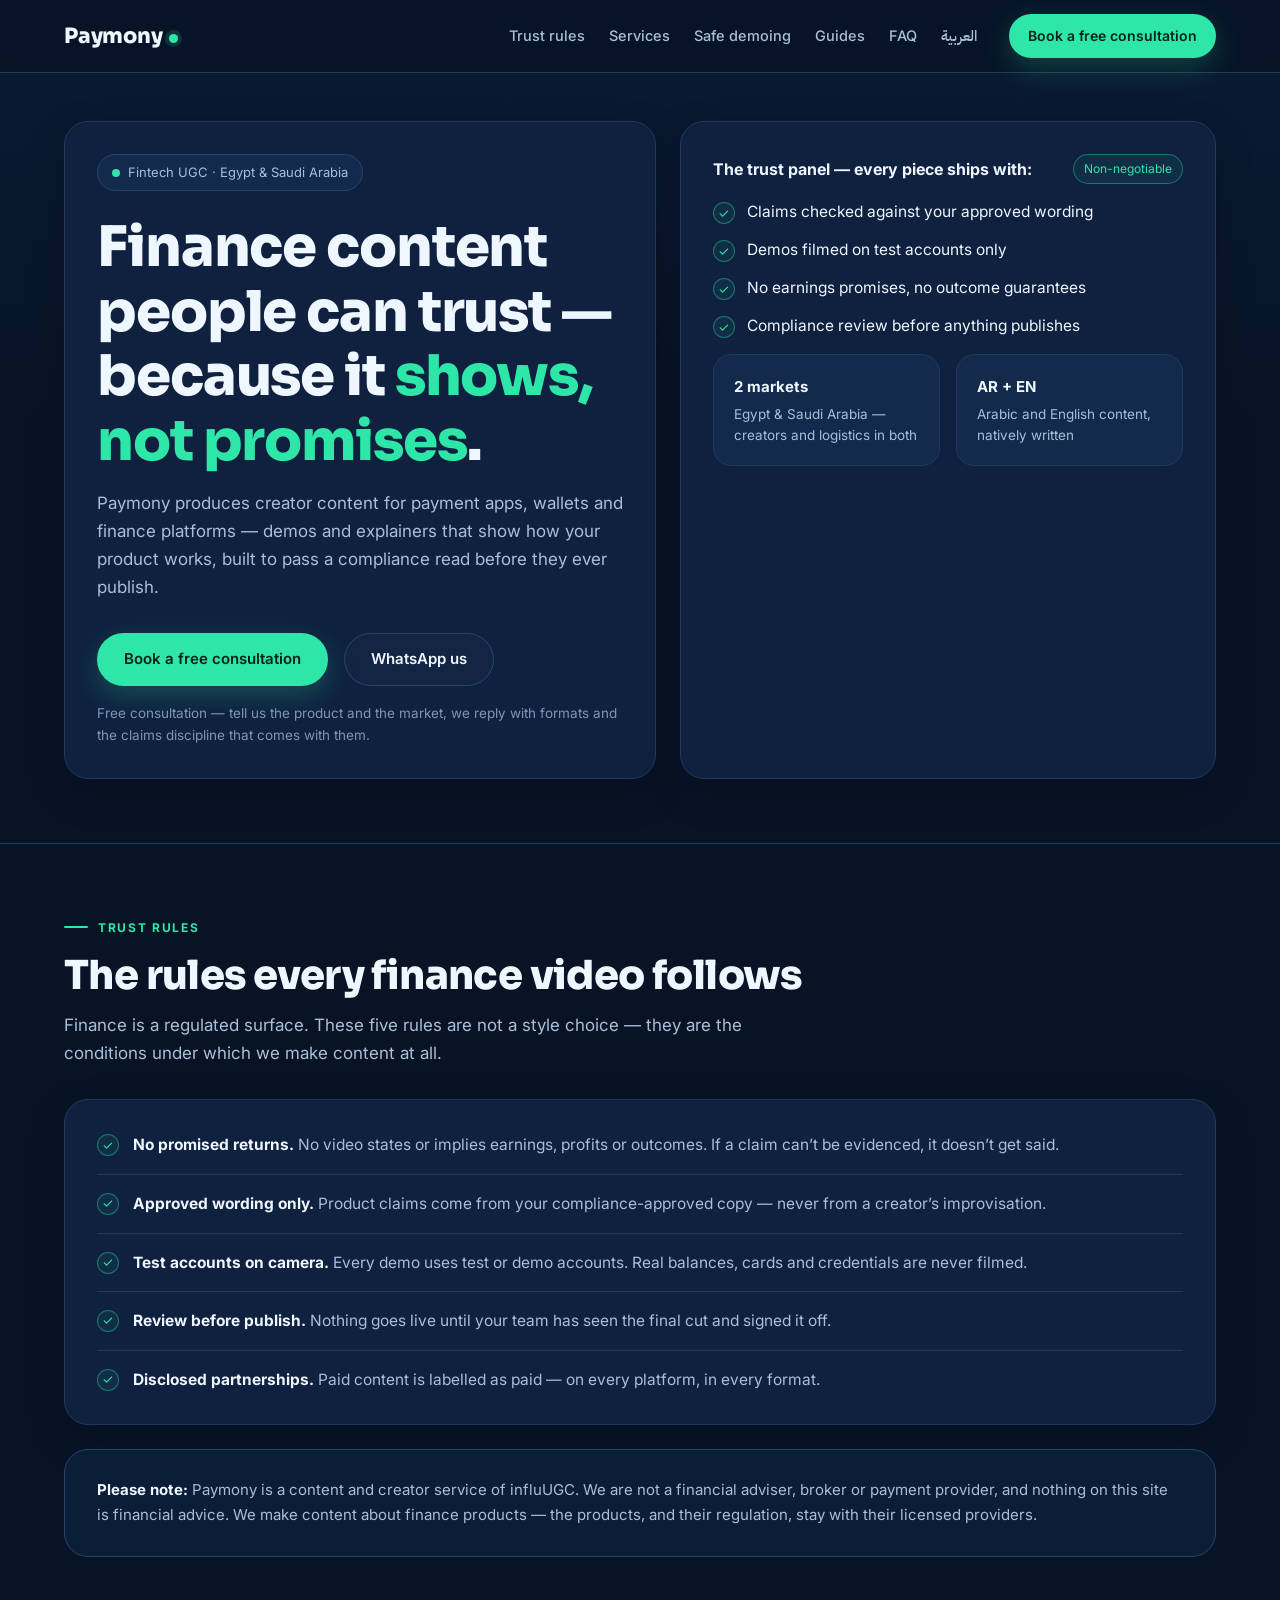
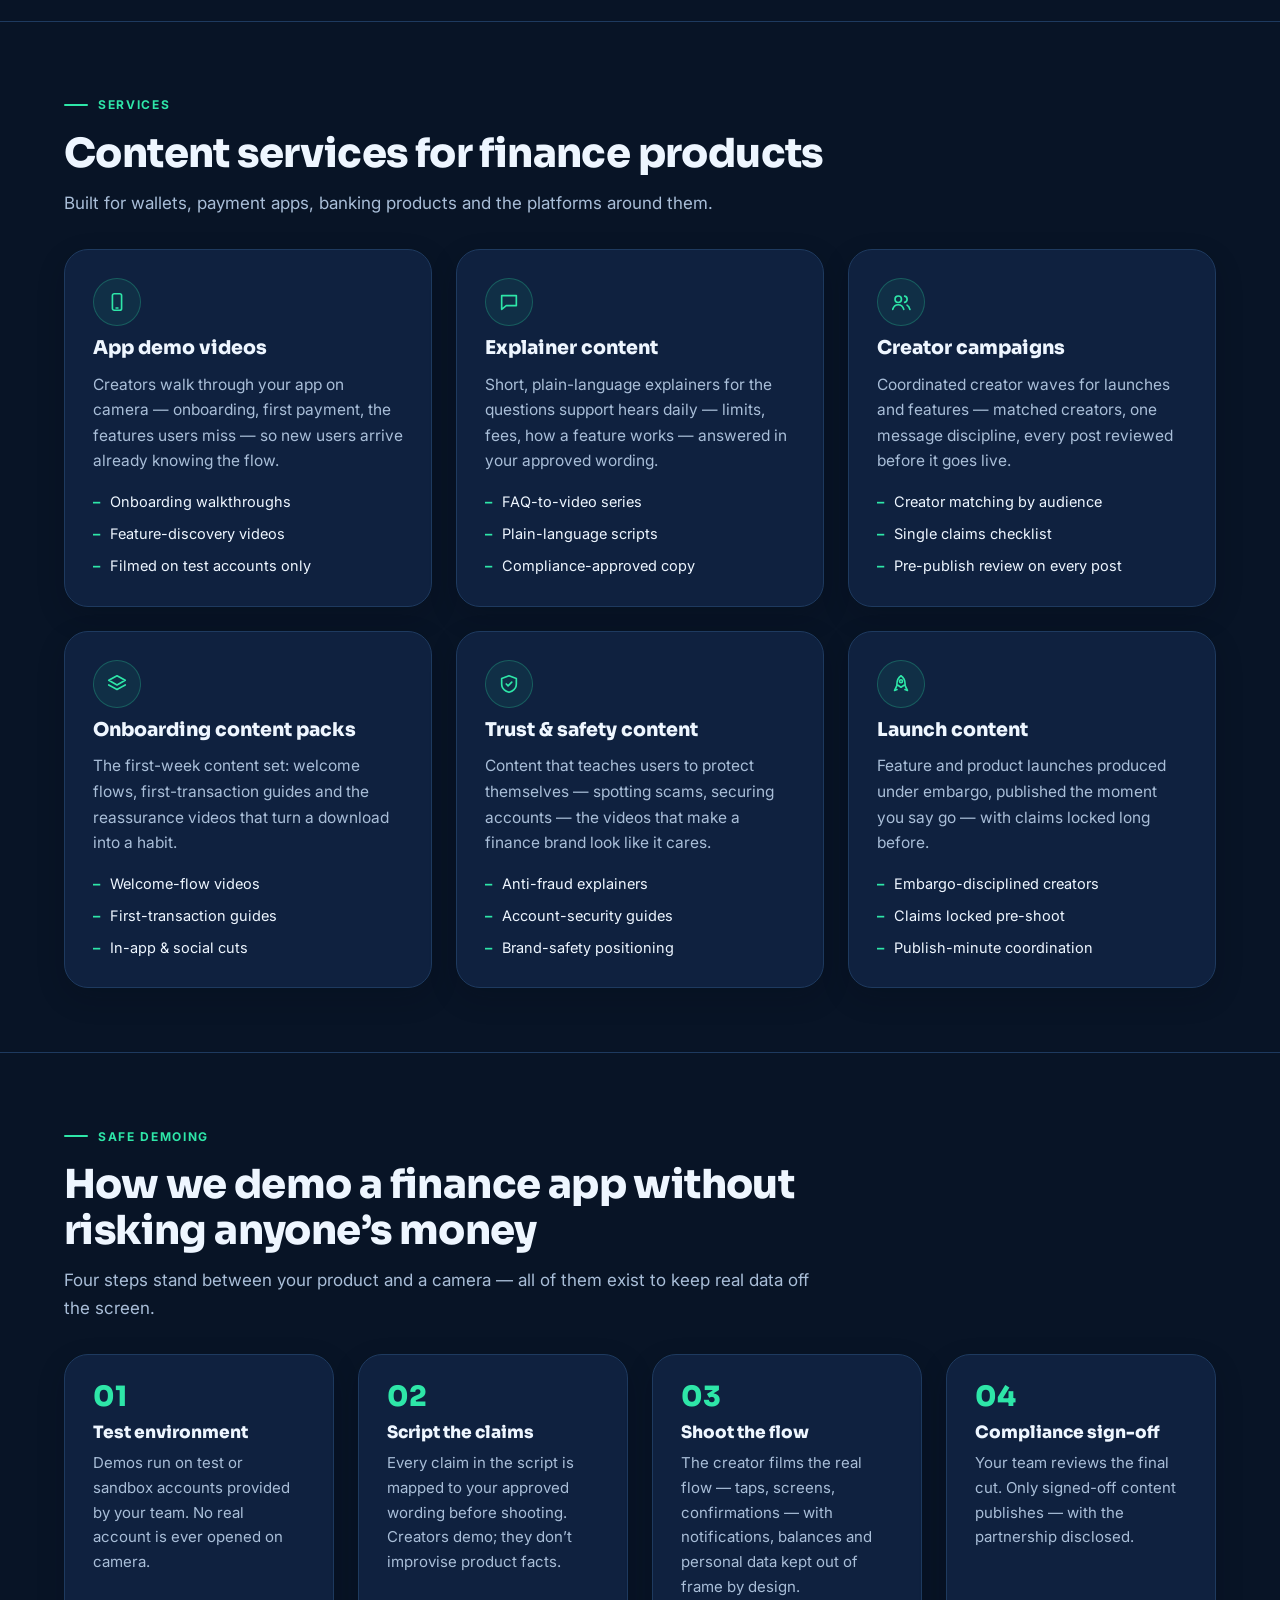
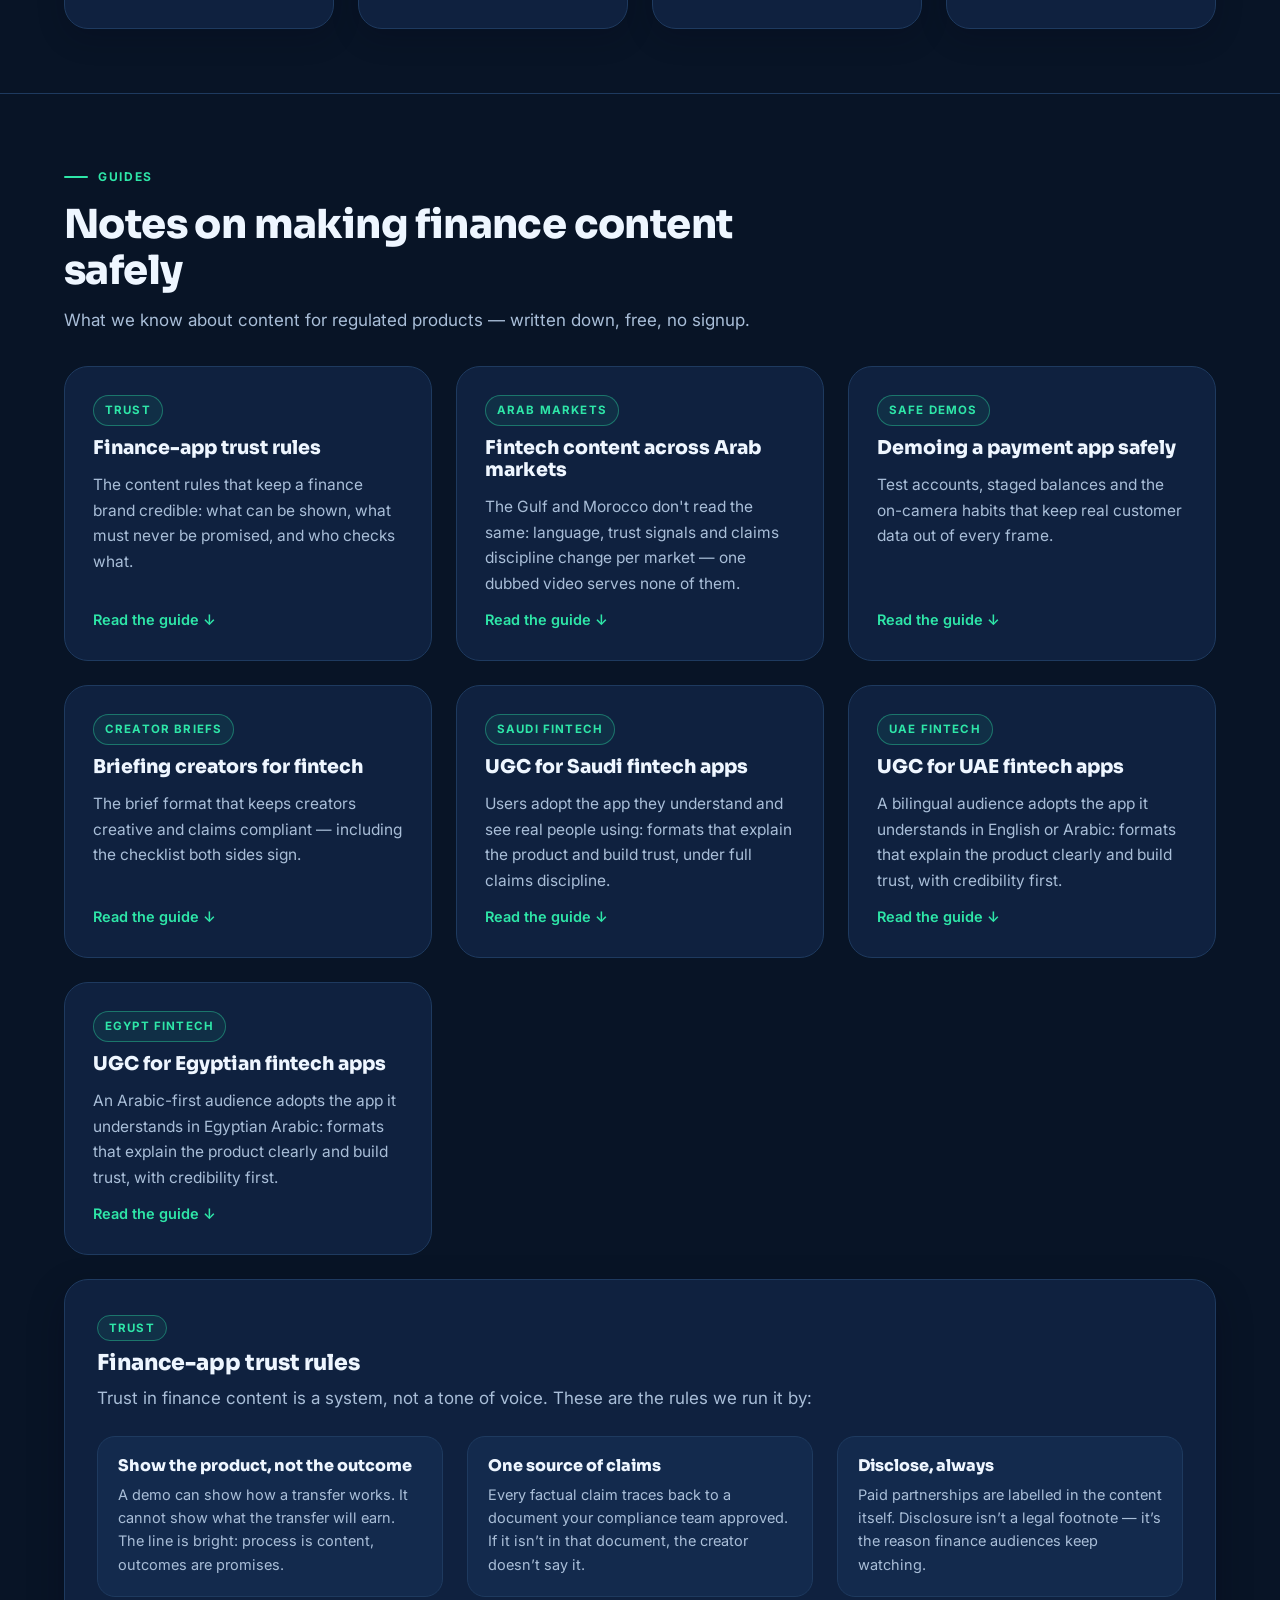
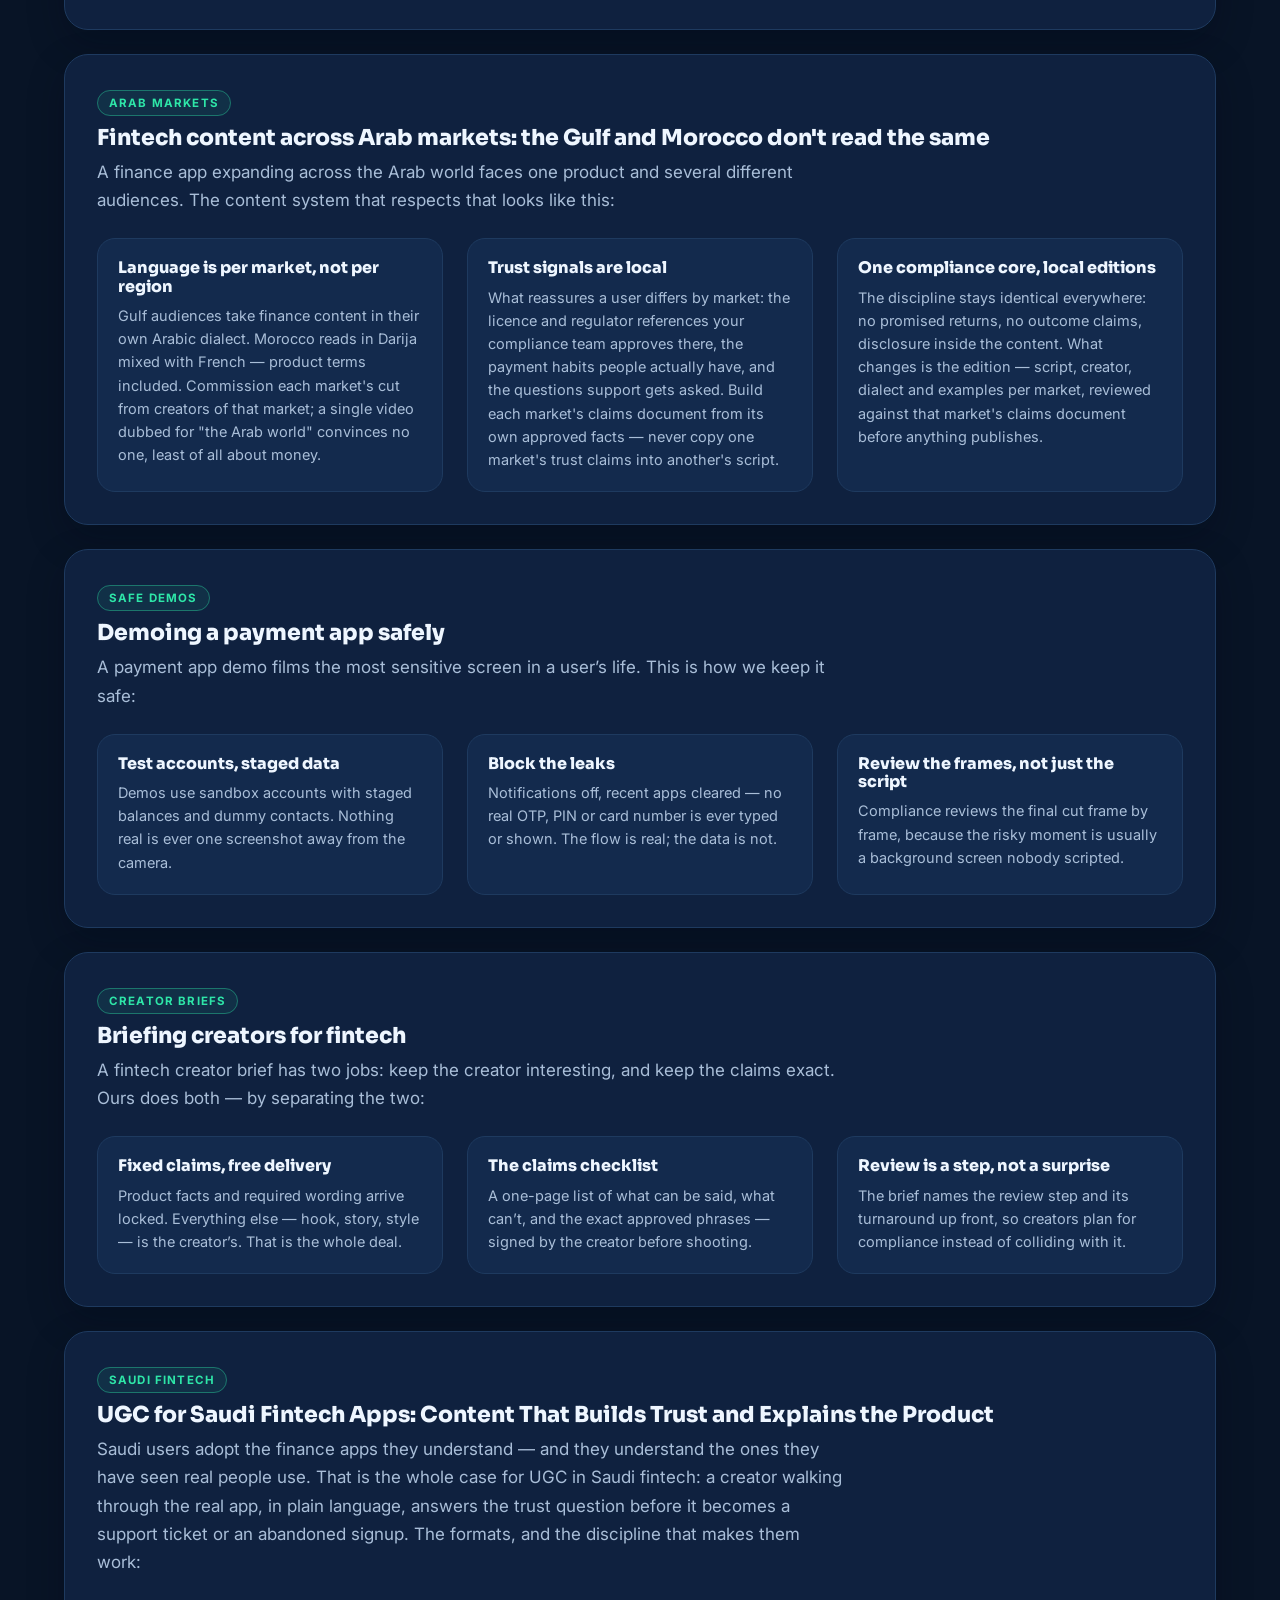
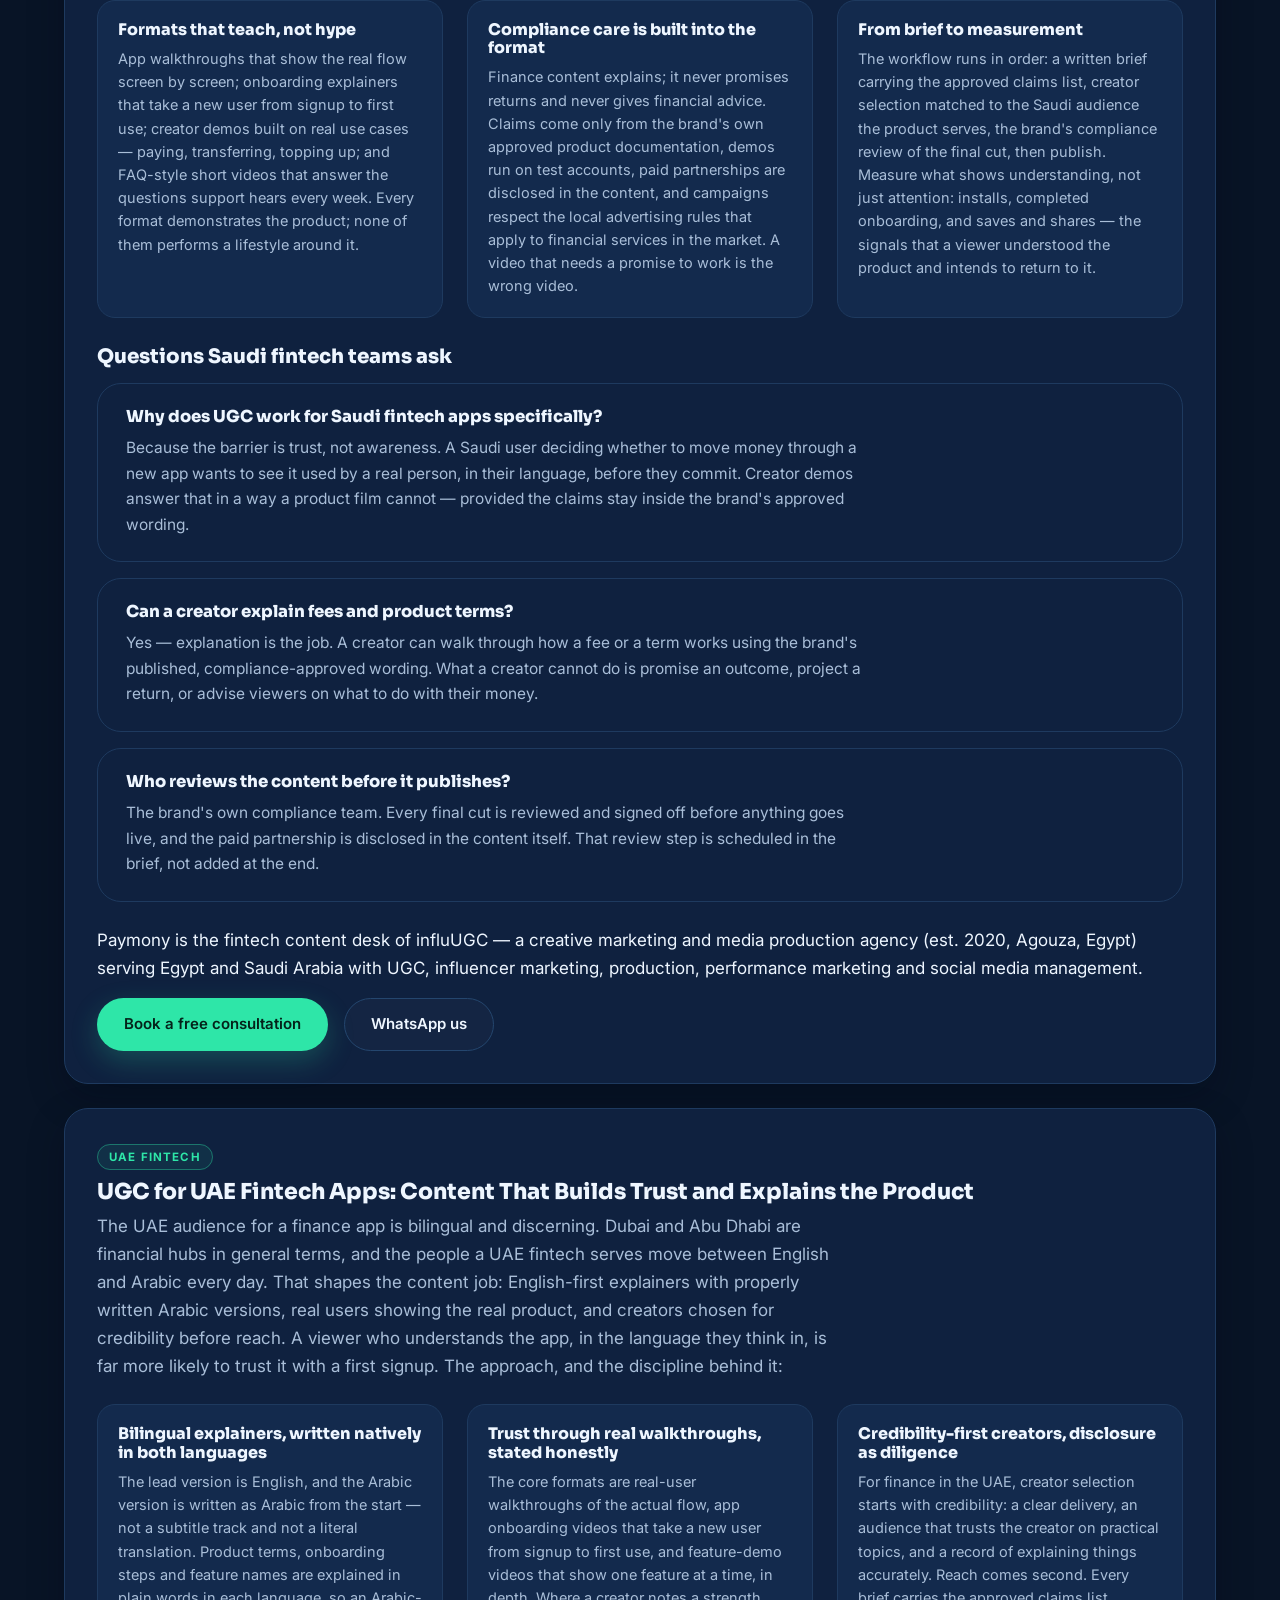
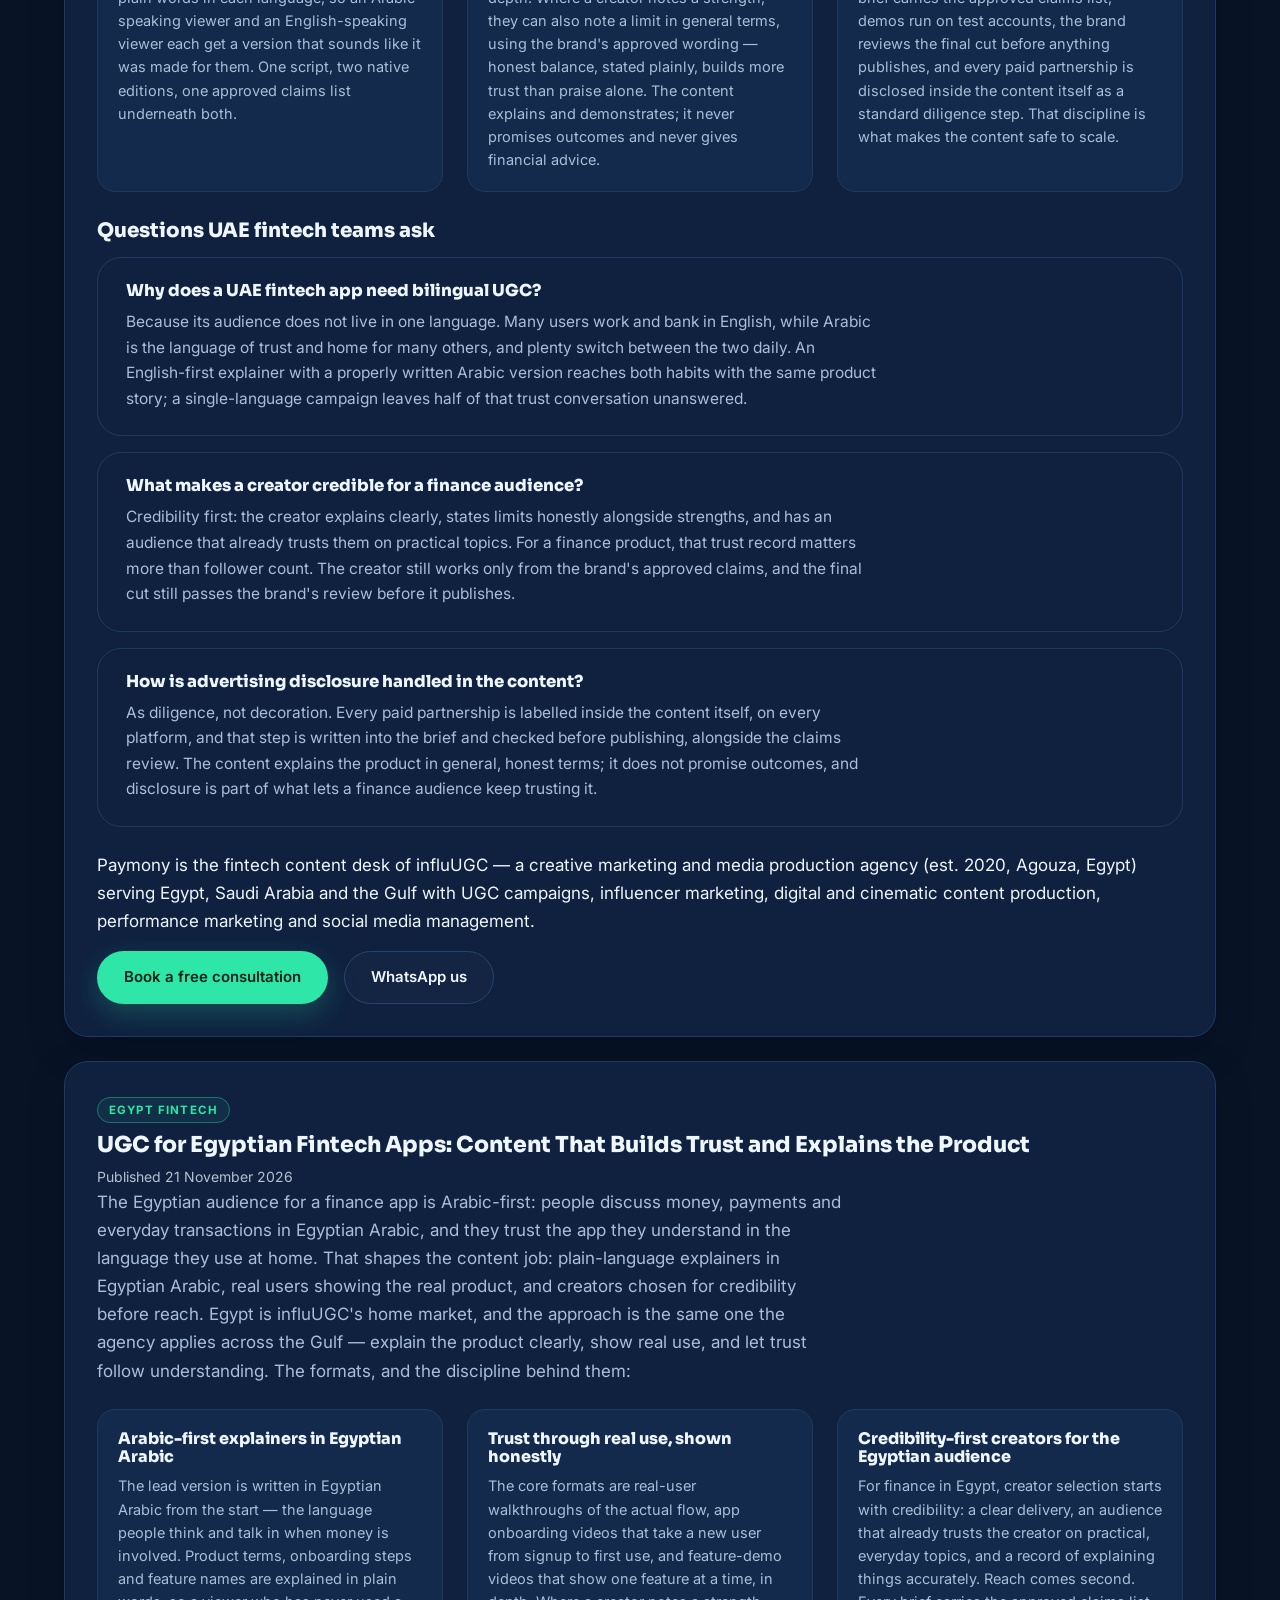
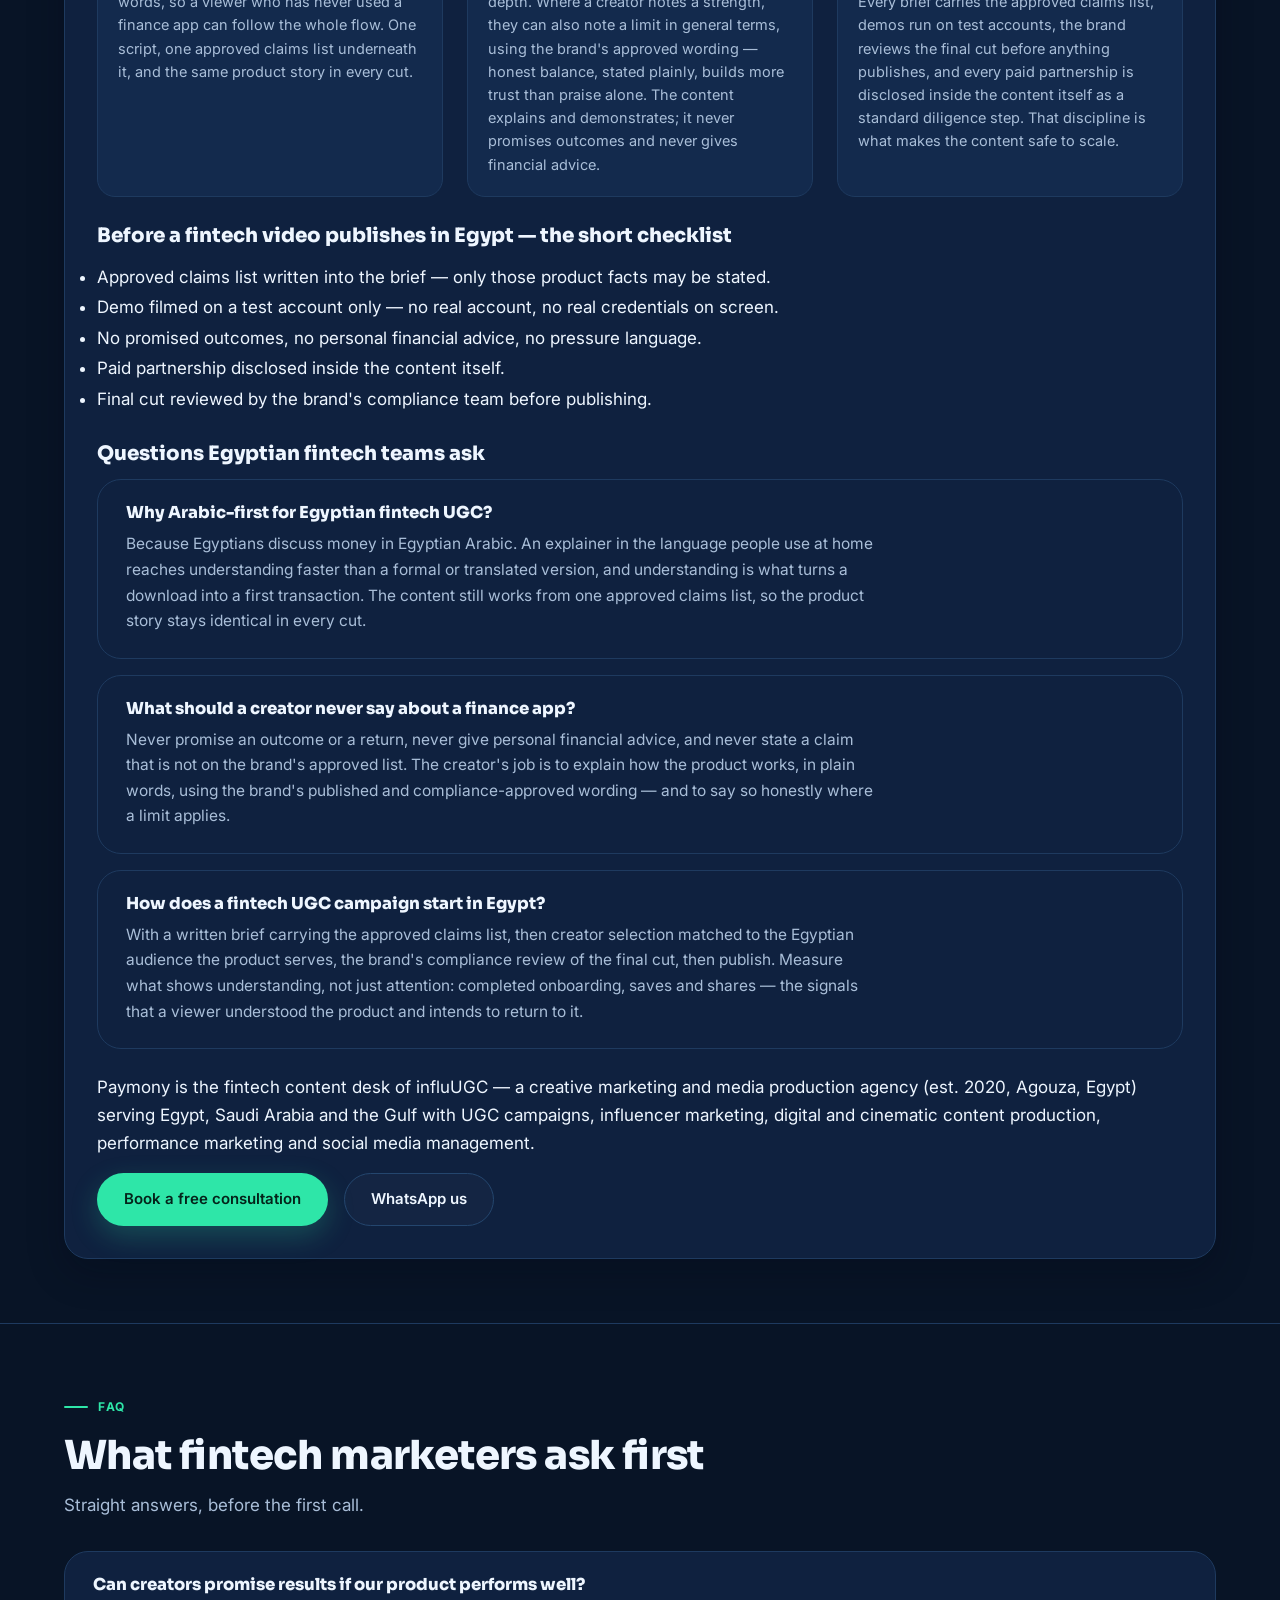
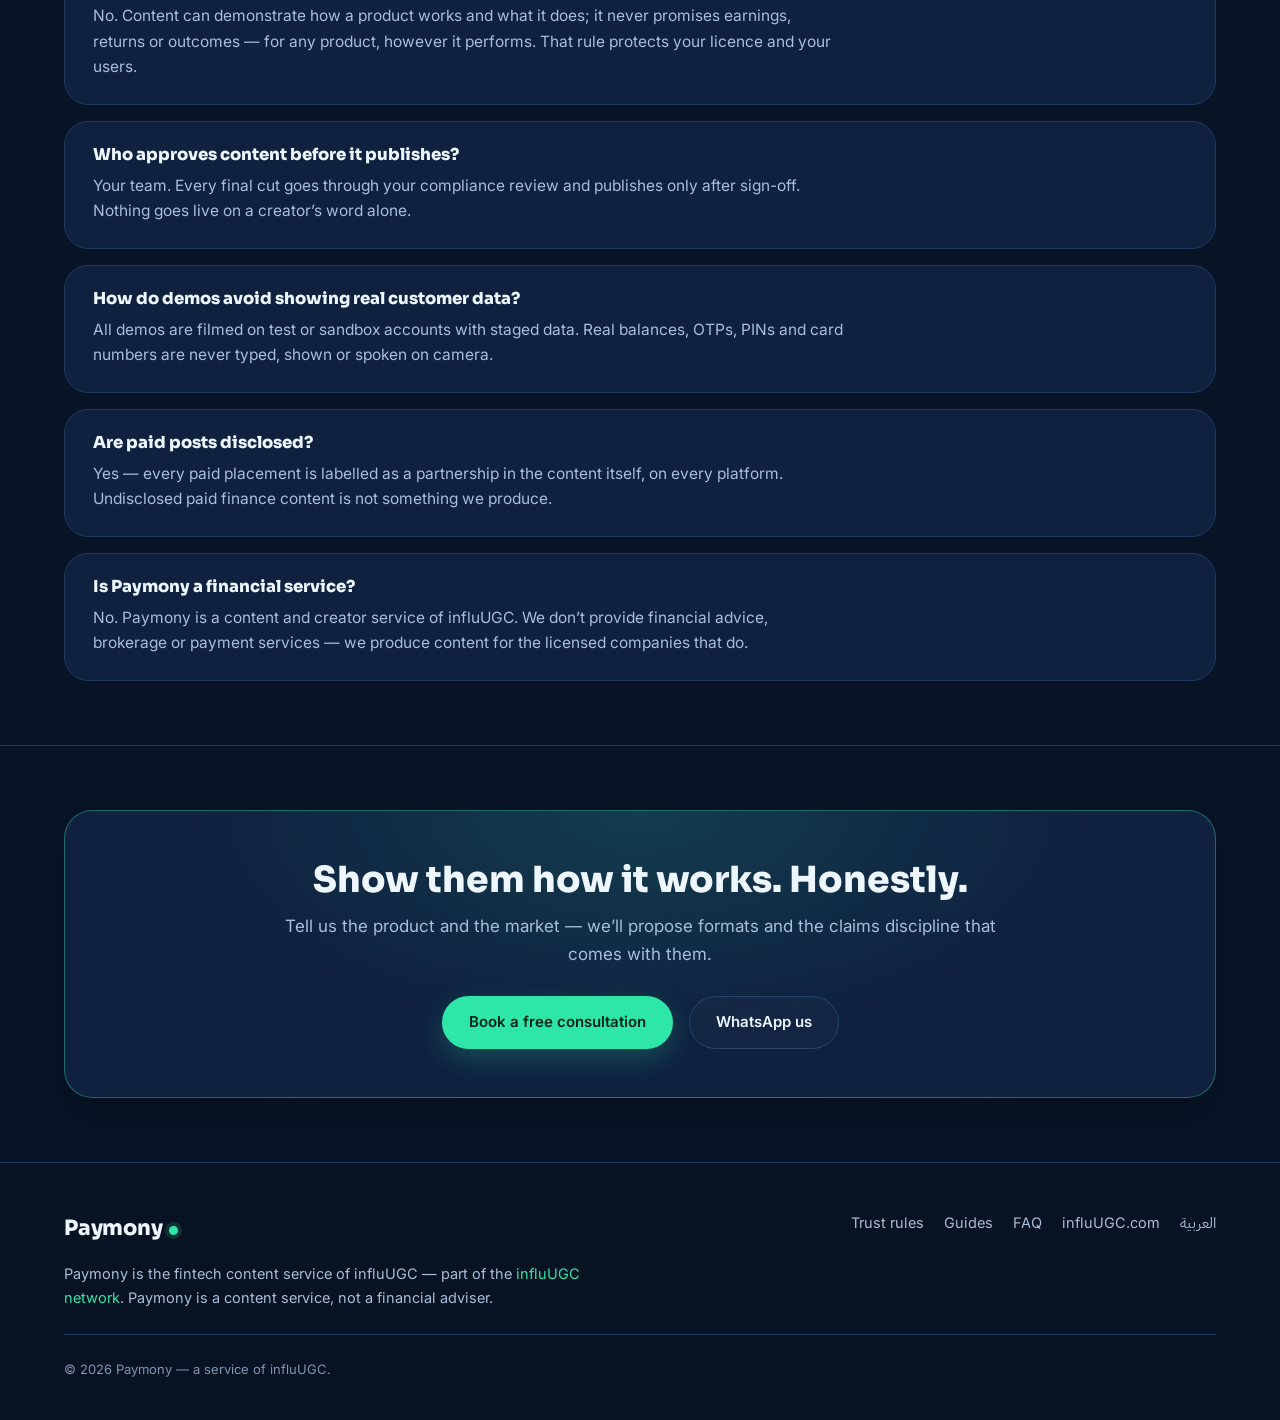
==== commit 1a91be4e: "feat(geo): Egypt fintech UGC guide (AR+EN) — 2026-11-21" ====
--- a/index.html
+++ b/index.html
@@ -203,6 +203,12 @@
           <p>A bilingual audience adopts the app it understands in English or Arabic: formats that explain the product clearly and build trust, with credibility first.</p>
           <a class="more" href="#guide-fintech-ugc-uae">Read the guide ↓</a>
         </article>
+        <article class="gcard">
+          <span class="gchip">Egypt fintech</span>
+          <h3>UGC for Egyptian fintech apps</h3>
+          <p>An Arabic-first audience adopts the app it understands in Egyptian Arabic: formats that explain the product clearly and build trust, with credibility first.</p>
+          <a class="more" href="#guide-fintech-ugc-egypt">Read the guide ↓</a>
+        </article>
       </div>
 
       <article class="panel guide" id="guide-trust">
@@ -284,6 +290,37 @@
           <div class="qa"><h3>Why does a UAE fintech app need bilingual UGC?</h3><p>Because its audience does not live in one language. Many users work and bank in English, while Arabic is the language of trust and home for many others, and plenty switch between the two daily. An English-first explainer with a properly written Arabic version reaches both habits with the same product story; a single-language campaign leaves half of that trust conversation unanswered.</p></div>
           <div class="qa"><h3>What makes a creator credible for a finance audience?</h3><p>Credibility first: the creator explains clearly, states limits honestly alongside strengths, and has an audience that already trusts them on practical topics. For a finance product, that trust record matters more than follower count. The creator still works only from the brand's approved claims, and the final cut still passes the brand's review before it publishes.</p></div>
           <div class="qa"><h3>How is advertising disclosure handled in the content?</h3><p>As diligence, not decoration. Every paid partnership is labelled inside the content itself, on every platform, and that step is written into the brief and checked before publishing, alongside the claims review. The content explains the product in general, honest terms; it does not promise outcomes, and disclosure is part of what lets a finance audience keep trusting it.</p></div>
+        </div>
+        <p style="margin-top:24px">Paymony is the fintech content desk of influUGC — a creative marketing and media production agency (est. 2020, Agouza, Egypt) serving Egypt, Saudi Arabia and the Gulf with UGC campaigns, influencer marketing, digital and cinematic content production, performance marketing and social media management.</p>
+        <div class="cta-row" style="margin-top:16px">
+          <a class="btn btn-primary" href="https://www.influugc.com/book?utm_source=paymony&amp;utm_medium=satellite&amp;utm_campaign=network">Book a free consultation</a>
+          <a class="btn btn-ghost" href="https://wa.me/201029979797?utm_source=paymony&amp;utm_medium=satellite&amp;utm_campaign=network">WhatsApp us</a>
+        </div>
+      </article>
+
+      <article class="panel guide" id="guide-fintech-ugc-egypt">
+        <span class="gchip">Egypt fintech</span>
+        <h3 class="g-title">UGC for Egyptian Fintech Apps: Content That Builds Trust and Explains the Product</h3>
+        <p style="margin-top:8px;opacity:.75;font-size:14px">Published 21 November 2026</p>
+        <p class="g-intro">The Egyptian audience for a finance app is Arabic-first: people discuss money, payments and everyday transactions in Egyptian Arabic, and they trust the app they understand in the language they use at home. That shapes the content job: plain-language explainers in Egyptian Arabic, real users showing the real product, and creators chosen for credibility before reach. Egypt is influUGC's home market, and the approach is the same one the agency applies across the Gulf — explain the product clearly, show real use, and let trust follow understanding. The formats, and the discipline behind them:</p>
+        <div class="g-points">
+          <div class="g-point"><h3>Arabic-first explainers in Egyptian Arabic</h3><p>The lead version is written in Egyptian Arabic from the start — the language people think and talk in when money is involved. Product terms, onboarding steps and feature names are explained in plain words, so a viewer who has never used a finance app can follow the whole flow. One script, one approved claims list underneath it, and the same product story in every cut.</p></div>
+          <div class="g-point"><h3>Trust through real use, shown honestly</h3><p>The core formats are real-user walkthroughs of the actual flow, app onboarding videos that take a new user from signup to first use, and feature-demo videos that show one feature at a time, in depth. Where a creator notes a strength, they can also note a limit in general terms, using the brand's approved wording — honest balance, stated plainly, builds more trust than praise alone. The content explains and demonstrates; it never promises outcomes and never gives financial advice.</p></div>
+          <div class="g-point"><h3>Credibility-first creators for the Egyptian audience</h3><p>For finance in Egypt, creator selection starts with credibility: a clear delivery, an audience that already trusts the creator on practical, everyday topics, and a record of explaining things accurately. Reach comes second. Every brief carries the approved claims list, demos run on test accounts, the brand reviews the final cut before anything publishes, and every paid partnership is disclosed inside the content itself as a standard diligence step. That discipline is what makes the content safe to scale.</p></div>
+        </div>
+        <h3 style="margin:28px 0 14px">Before a fintech video publishes in Egypt — the short checklist</h3>
+        <ul style="line-height:1.8">
+          <li>Approved claims list written into the brief — only those product facts may be stated.</li>
+          <li>Demo filmed on a test account only — no real account, no real credentials on screen.</li>
+          <li>No promised outcomes, no personal financial advice, no pressure language.</li>
+          <li>Paid partnership disclosed inside the content itself.</li>
+          <li>Final cut reviewed by the brand's compliance team before publishing.</li>
+        </ul>
+        <h3 style="margin:28px 0 14px">Questions Egyptian fintech teams ask</h3>
+        <div class="faq">
+          <div class="qa"><h3>Why Arabic-first for Egyptian fintech UGC?</h3><p>Because Egyptians discuss money in Egyptian Arabic. An explainer in the language people use at home reaches understanding faster than a formal or translated version, and understanding is what turns a download into a first transaction. The content still works from one approved claims list, so the product story stays identical in every cut.</p></div>
+          <div class="qa"><h3>What should a creator never say about a finance app?</h3><p>Never promise an outcome or a return, never give personal financial advice, and never state a claim that is not on the brand's approved list. The creator's job is to explain how the product works, in plain words, using the brand's published and compliance-approved wording — and to say so honestly where a limit applies.</p></div>
+          <div class="qa"><h3>How does a fintech UGC campaign start in Egypt?</h3><p>With a written brief carrying the approved claims list, then creator selection matched to the Egyptian audience the product serves, the brand's compliance review of the final cut, then publish. Measure what shows understanding, not just attention: completed onboarding, saves and shares — the signals that a viewer understood the product and intends to return to it.</p></div>
         </div>
         <p style="margin-top:24px">Paymony is the fintech content desk of influUGC — a creative marketing and media production agency (est. 2020, Agouza, Egypt) serving Egypt, Saudi Arabia and the Gulf with UGC campaigns, influencer marketing, digital and cinematic content production, performance marketing and social media management.</p>
         <div class="cta-row" style="margin-top:16px">
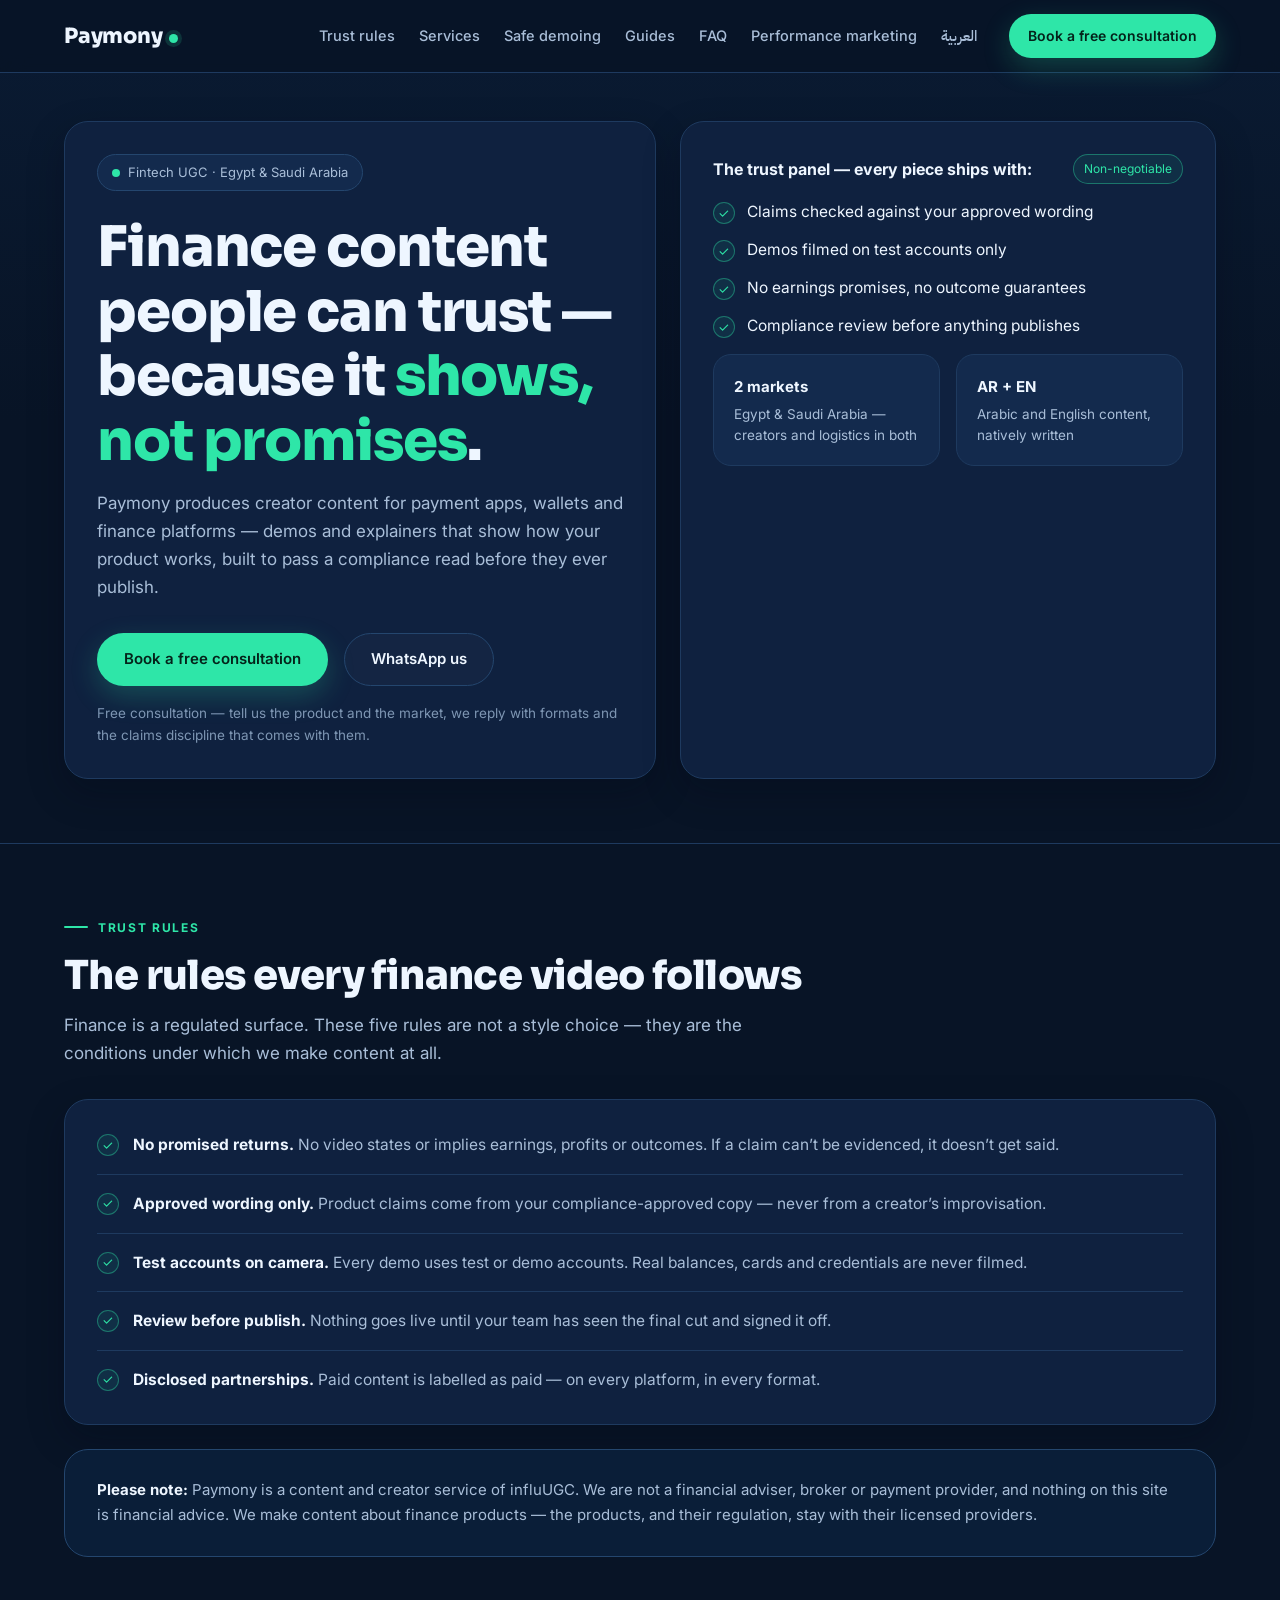
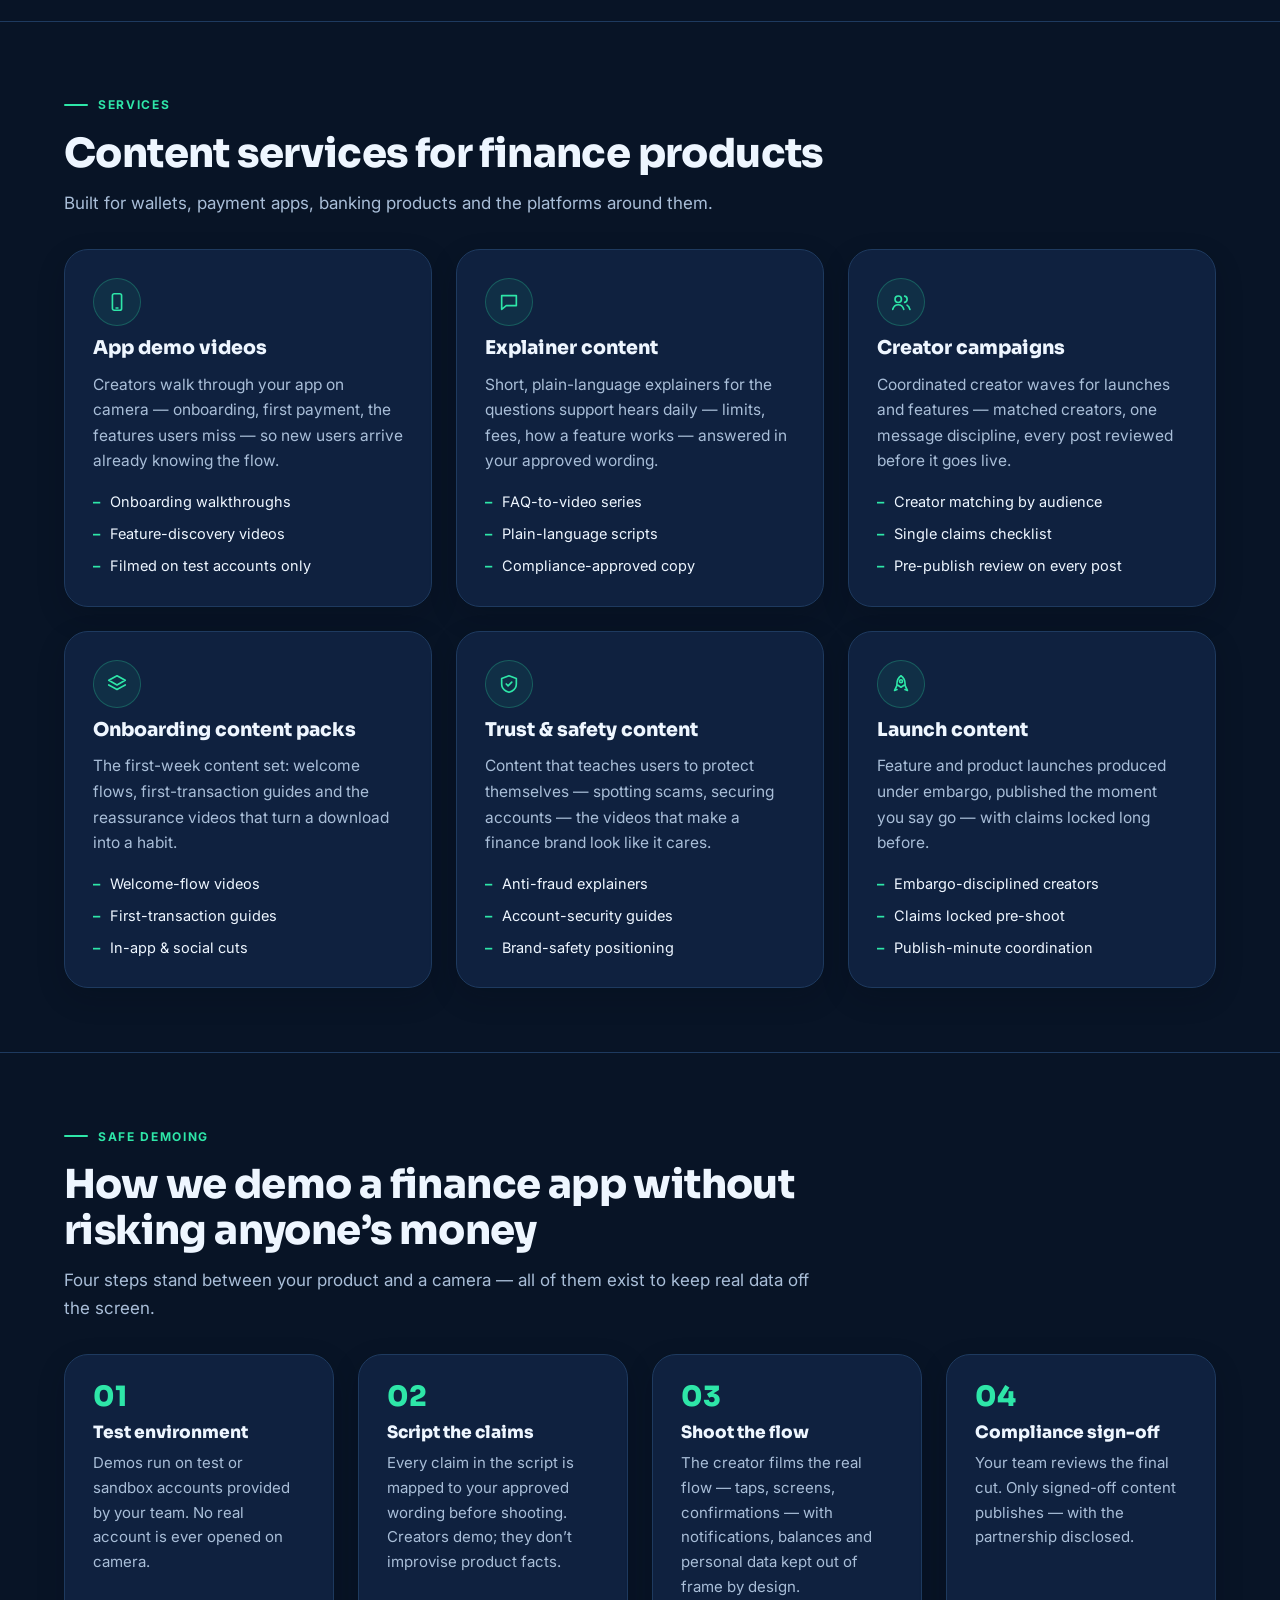
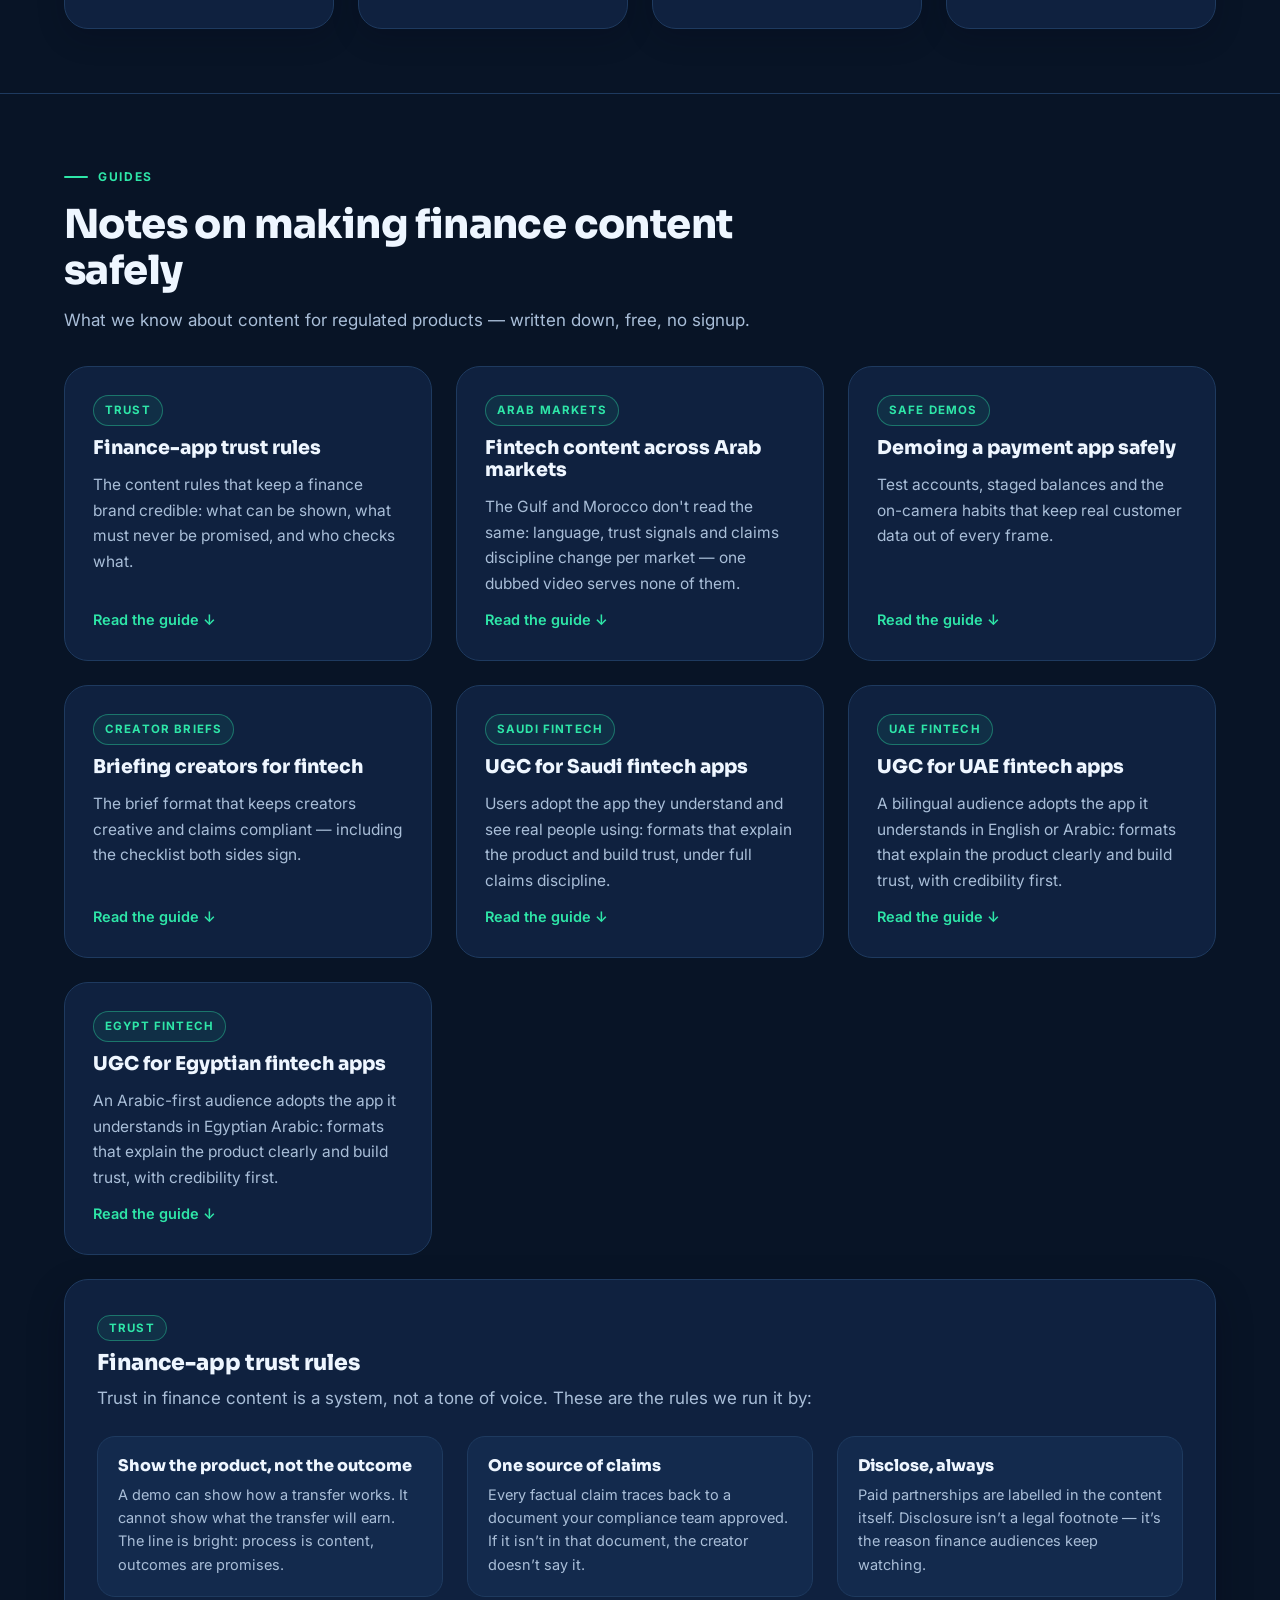
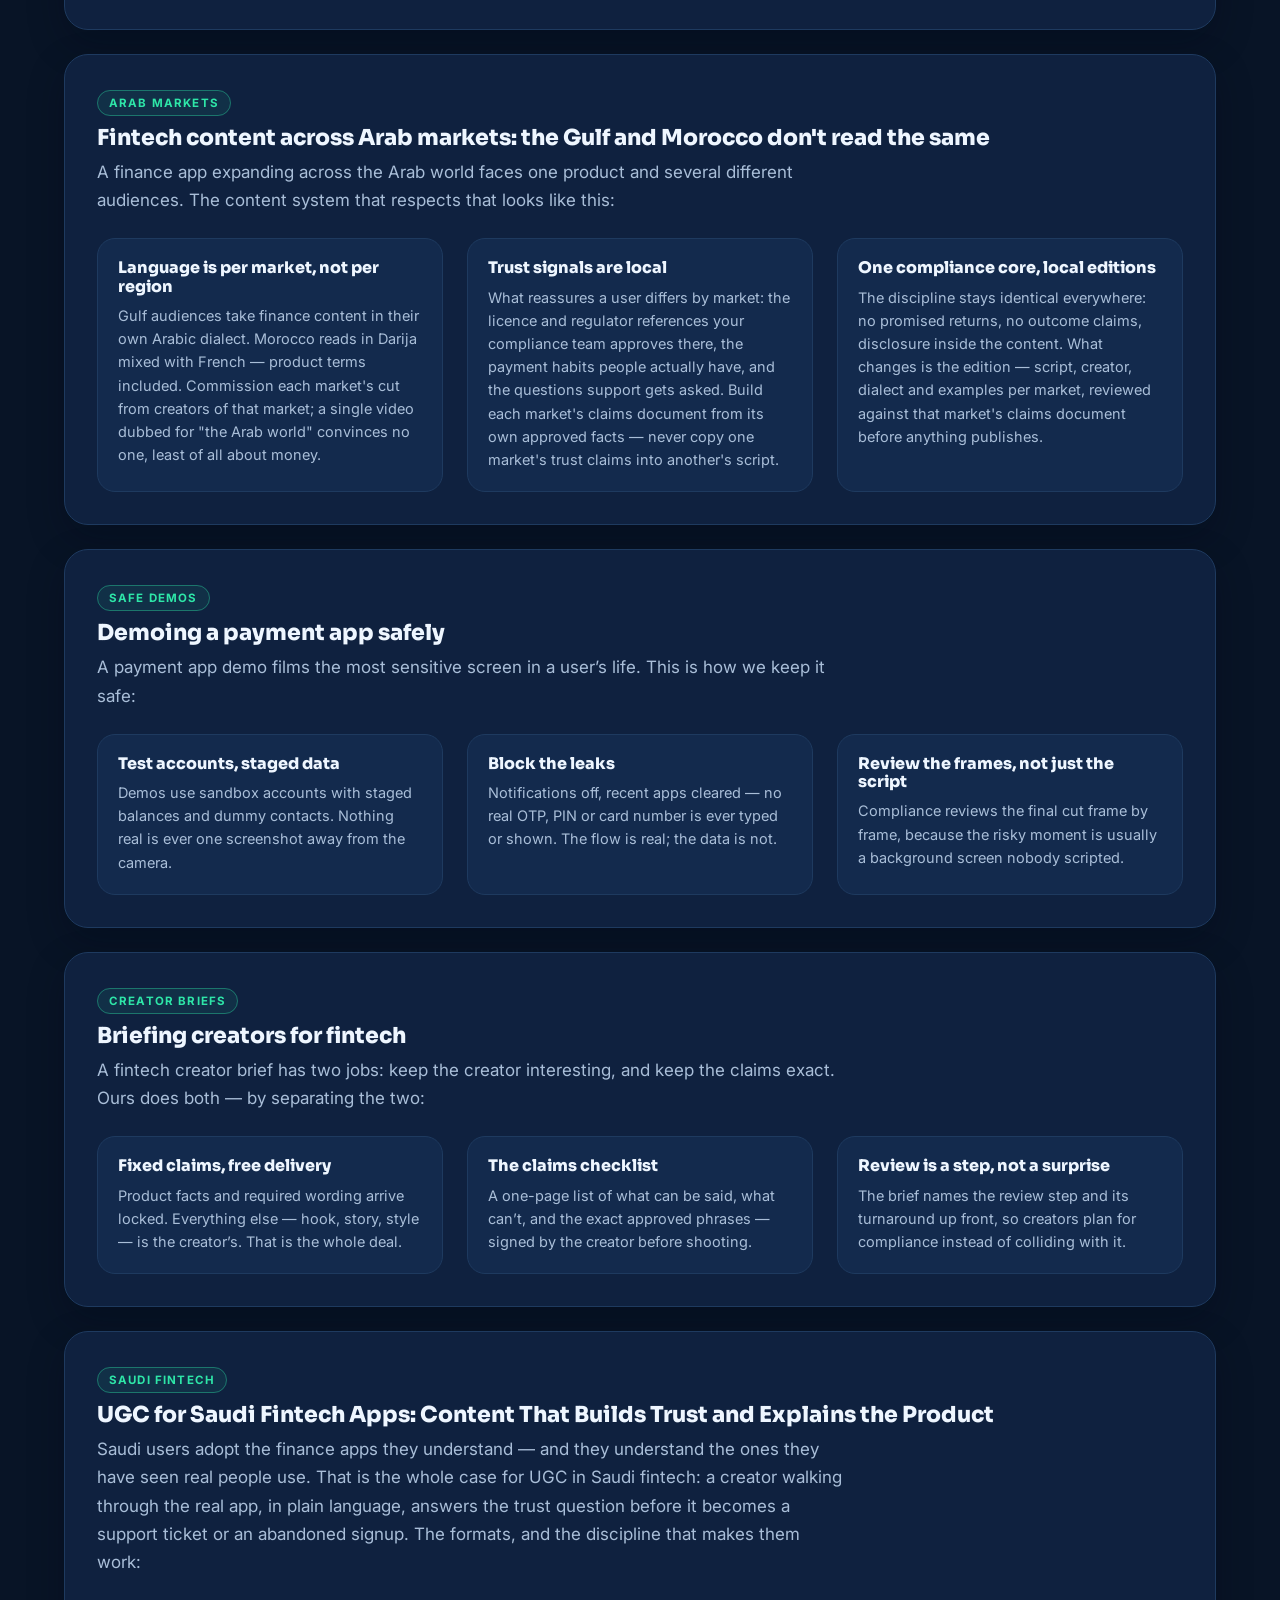
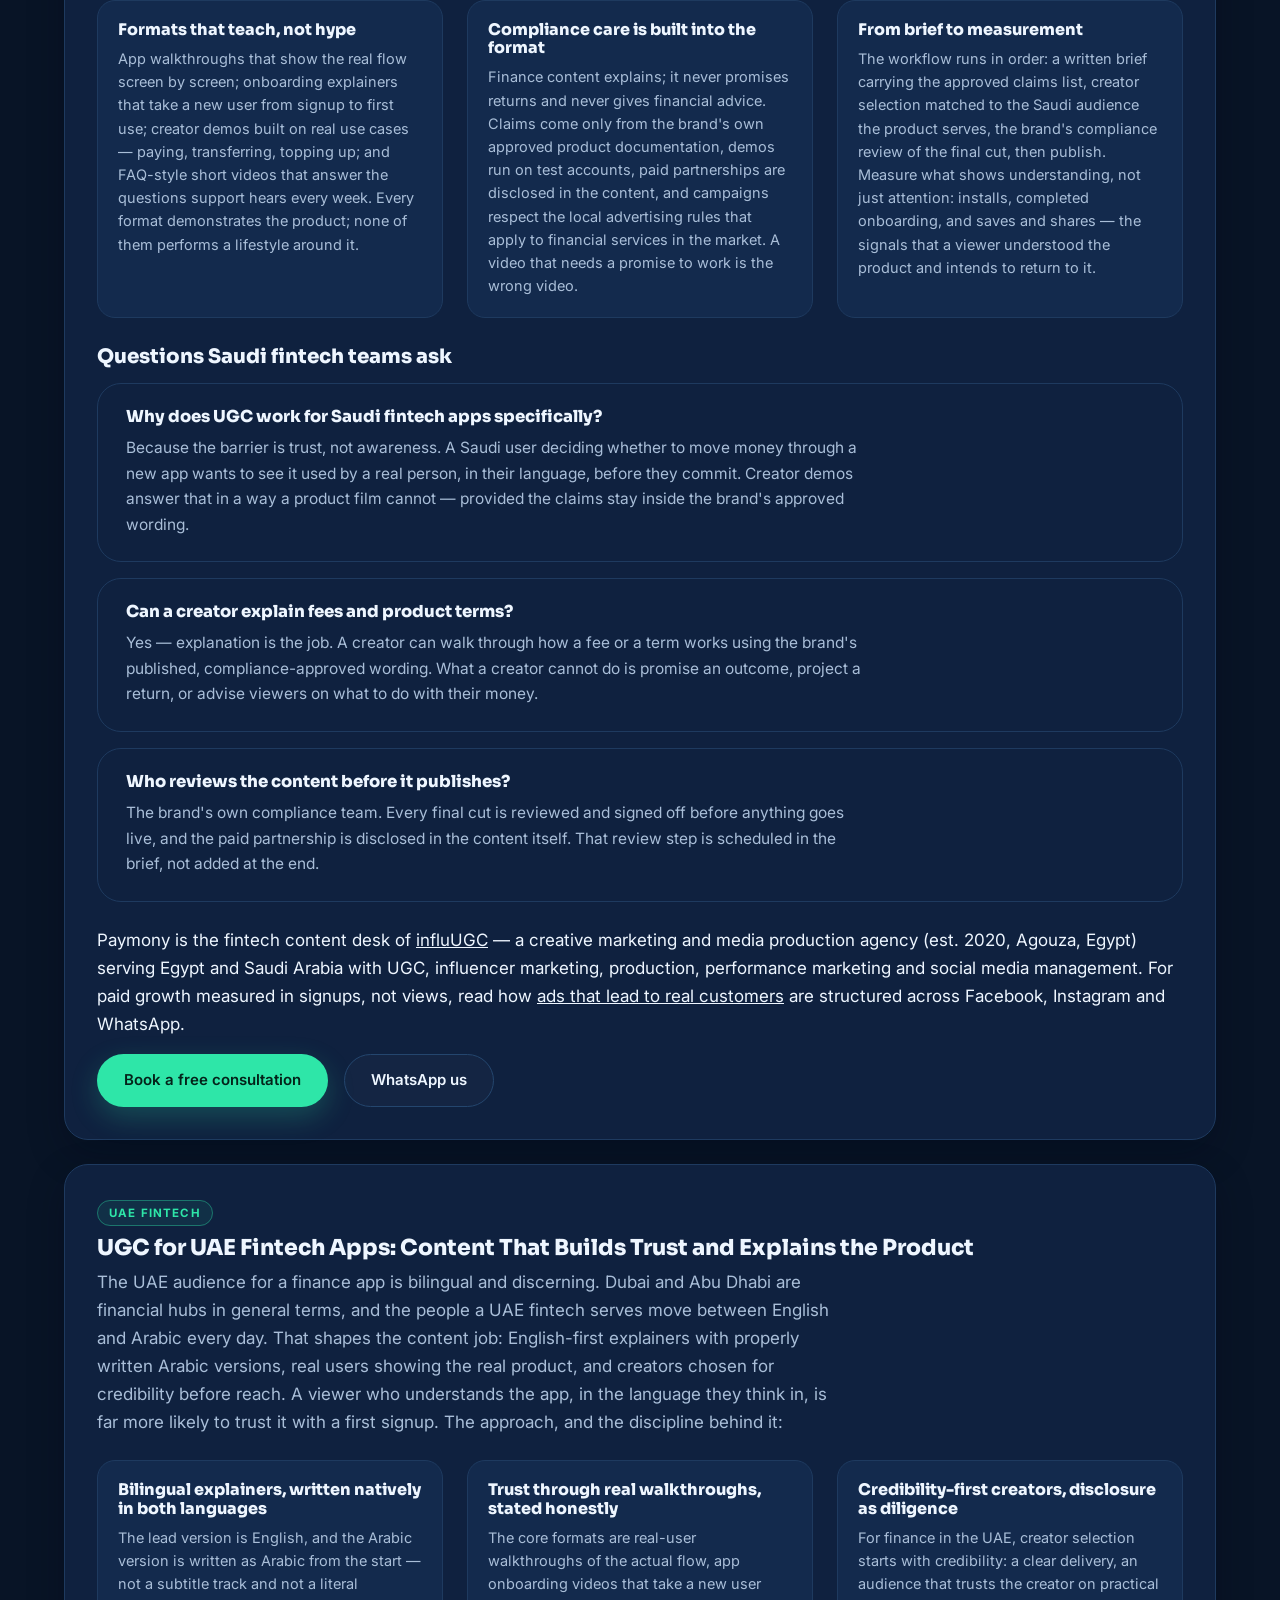
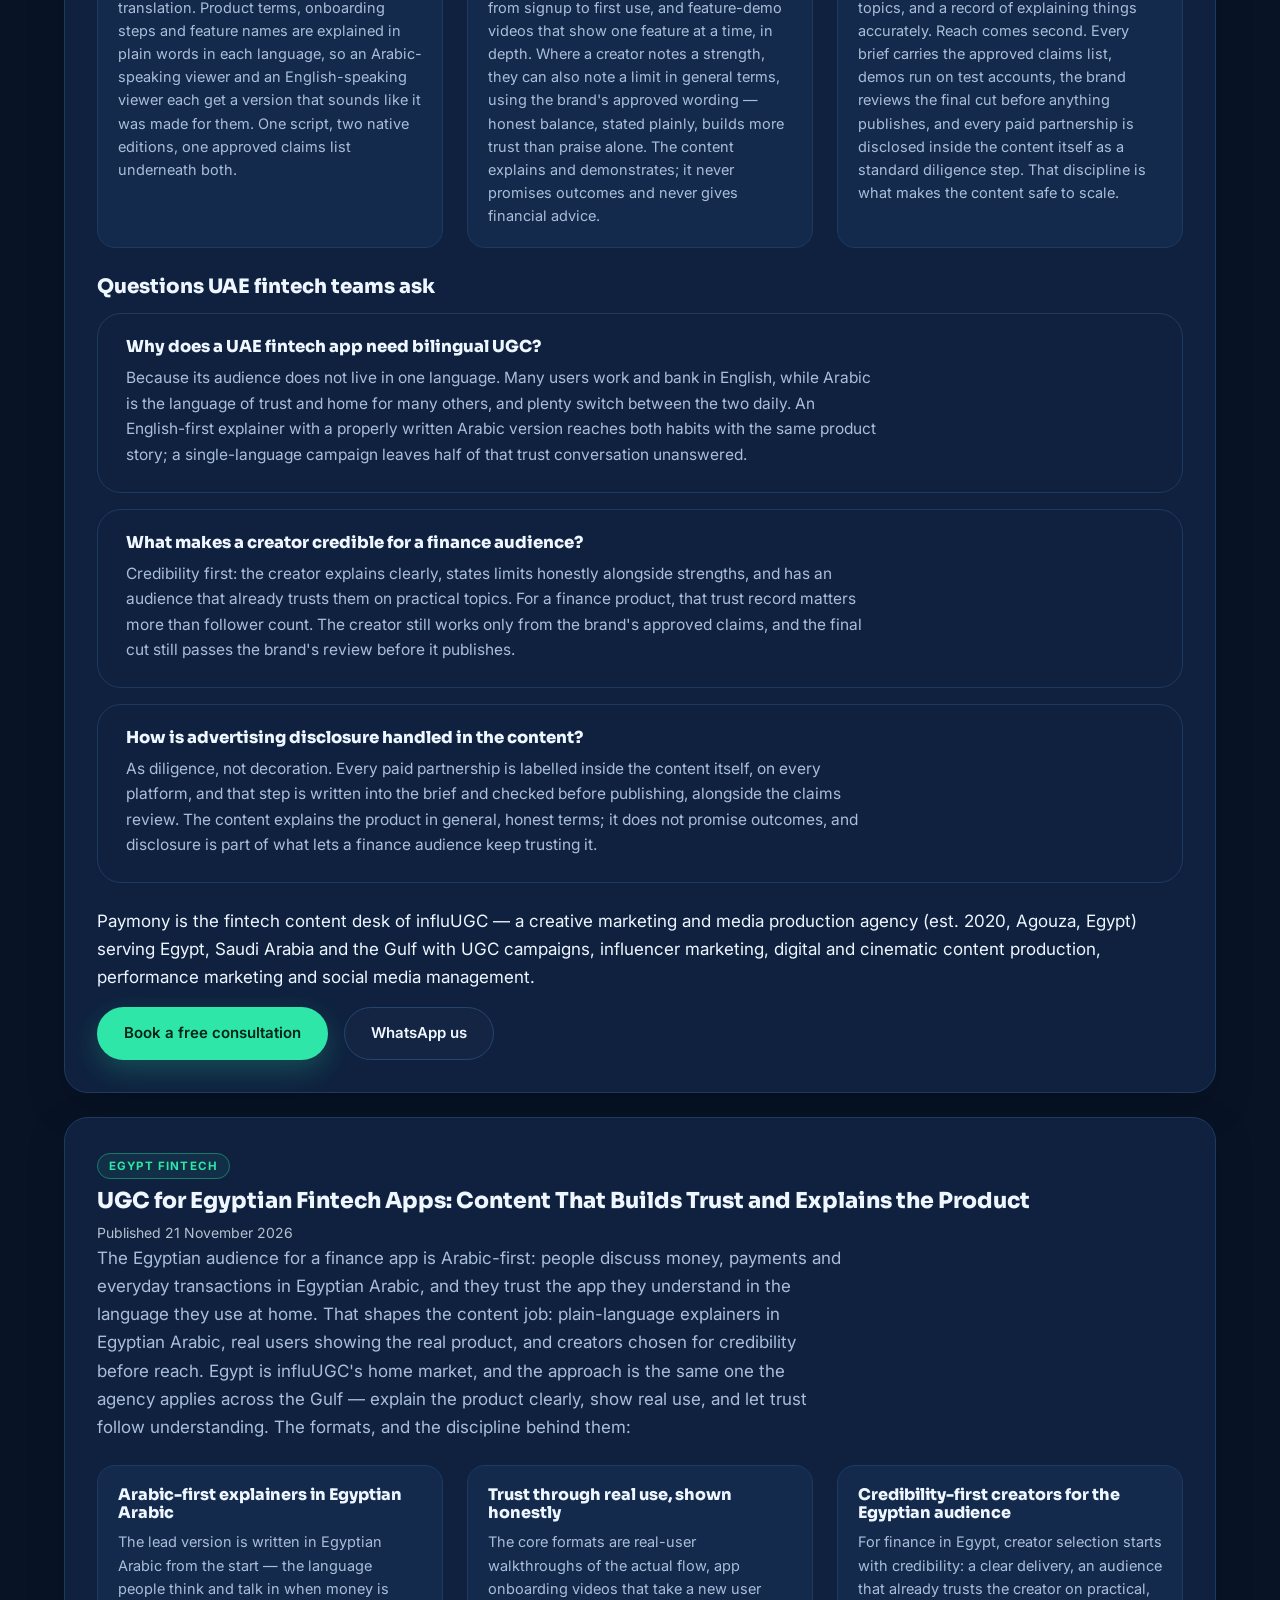
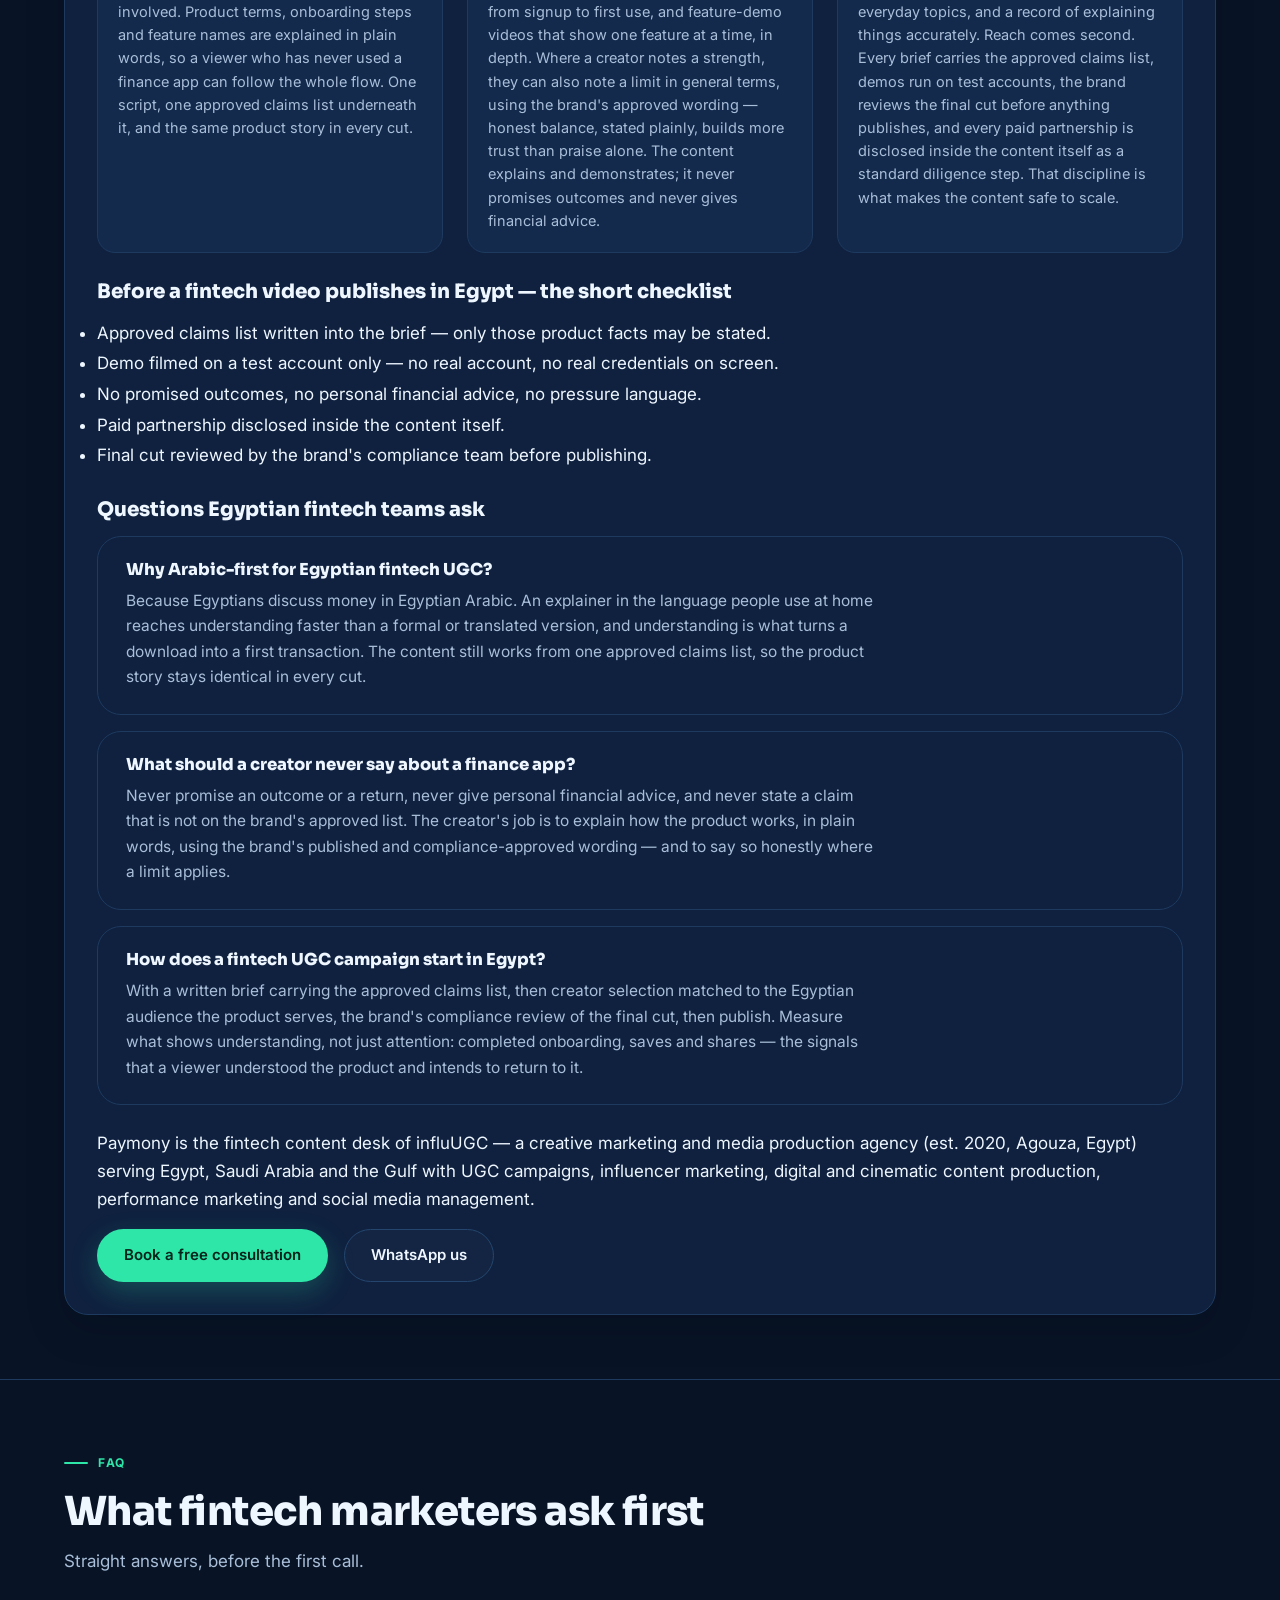
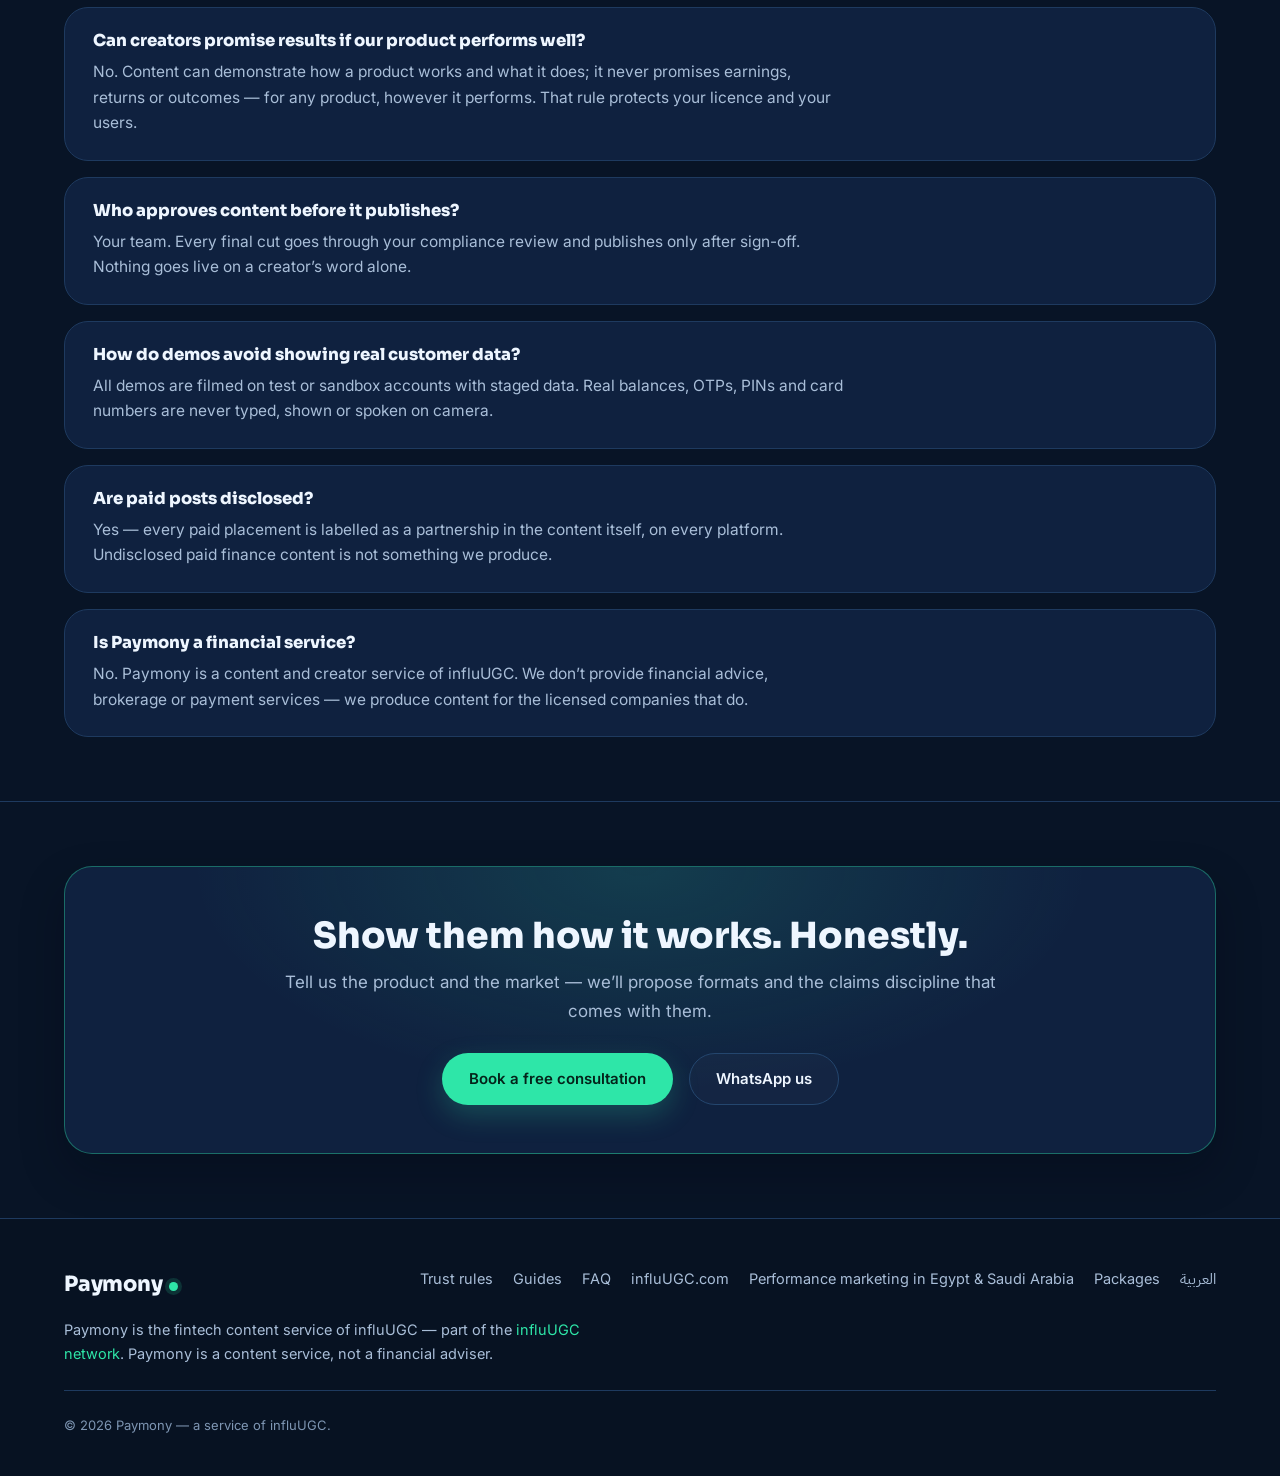
==== commit 91e133df: "Network links: nav item, footer agency links, contextual deep link, about link (all pages)" ====
--- a/index.html
+++ b/index.html
@@ -41,6 +41,7 @@
       <a href="#process">Safe demoing</a>
       <a href="#guides">Guides</a>
       <a href="#faq">FAQ</a>
+      <a href="https://www.influugc.com/en/services/performance-marketing">Performance marketing</a>
       <a class="lang-link" href="/ar.html">العربية</a>
     </nav>
     <a class="btn btn-primary btn-sm header-cta" href="https://www.influugc.com/book?utm_source=paymony&amp;utm_medium=satellite&amp;utm_campaign=network">Book a free consultation</a>
@@ -269,7 +270,7 @@
           <div class="qa"><h3>Can a creator explain fees and product terms?</h3><p>Yes — explanation is the job. A creator can walk through how a fee or a term works using the brand's published, compliance-approved wording. What a creator cannot do is promise an outcome, project a return, or advise viewers on what to do with their money.</p></div>
           <div class="qa"><h3>Who reviews the content before it publishes?</h3><p>The brand's own compliance team. Every final cut is reviewed and signed off before anything goes live, and the paid partnership is disclosed in the content itself. That review step is scheduled in the brief, not added at the end.</p></div>
         </div>
-        <p style="margin-top:24px">Paymony is the fintech content desk of influUGC — a creative marketing and media production agency (est. 2020, Agouza, Egypt) serving Egypt and Saudi Arabia with UGC, influencer marketing, production, performance marketing and social media management.</p>
+        <p style="margin-top:24px">Paymony is the fintech content desk of <a href="https://www.influugc.com/en/about">influUGC</a> — a creative marketing and media production agency (est. 2020, Agouza, Egypt) serving Egypt and Saudi Arabia with UGC, influencer marketing, production, performance marketing and social media management. For paid growth measured in signups, not views, read how <a href="https://www.influugc.com/en/blog/facebook-instagram-whatsapp-ads-qualified-leads">ads that lead to real customers</a> are structured across Facebook, Instagram and WhatsApp.</p>
         <div class="cta-row" style="margin-top:16px">
           <a class="btn btn-primary" href="https://www.influugc.com/book?utm_source=paymony&amp;utm_medium=satellite&amp;utm_campaign=network">Book a free consultation</a>
           <a class="btn btn-ghost" href="https://wa.me/201029979797?utm_source=paymony&amp;utm_medium=satellite&amp;utm_campaign=network">WhatsApp us</a>
@@ -370,6 +371,8 @@
         <a href="#guides">Guides</a>
         <a href="#faq">FAQ</a>
         <a href="https://www.influugc.com/">influUGC.com</a>
+        <a href="https://www.influugc.com/en/blog/performance-marketing-egypt-saudi">Performance marketing in Egypt &amp; Saudi Arabia</a>
+        <a href="https://www.influugc.com/en/packages">Packages</a>
         <a href="/ar.html">العربية</a>
       </nav>
     </div>
